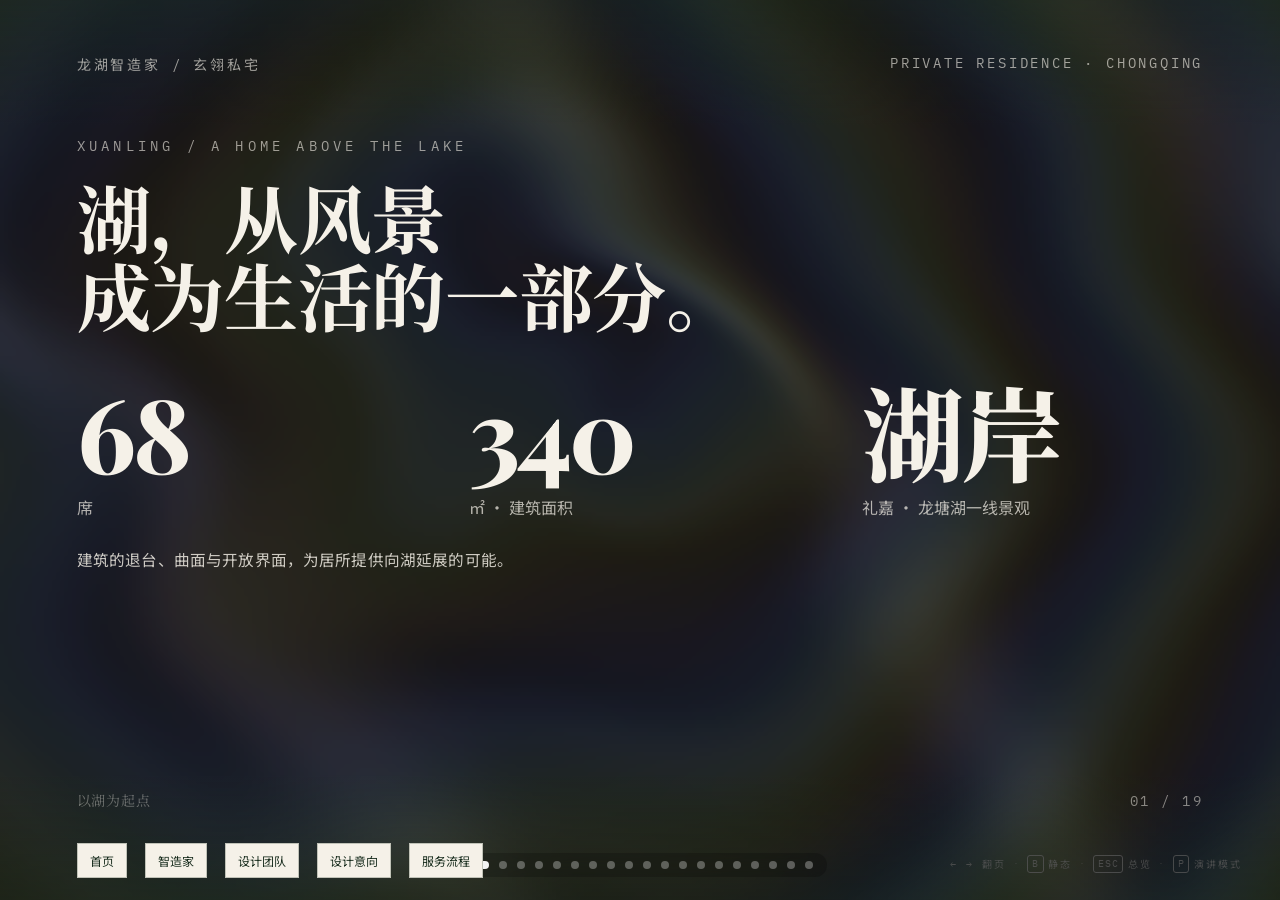
==== index.html @ a6a1fc97 "Update Zheng Yue portfolio with four new residential collections and nonblocking fonts" ====
<!DOCTYPE html>
<html lang="zh-CN" data-family="magazine" data-medium="slide" data-theme="forest-ink">
<head>
<meta charset="UTF-8">
<meta name="viewport" content="width=device-width, initial-scale=1.0">
<title>龙湖智造家 · 玄翎私宅设计提案</title>
<!-- GZ:FONTS:START · 字体由 guizang-design 字体清单生成；需要把字体内置进 HTML 时用 gz-fonts.mjs embed（卡片 skill 的 render.mjs 会自动内置） -->
<link rel="preconnect" href="https://fonts.googleapis.com">
<link rel="preconnect" href="https://fonts.gstatic.com" crossorigin>
<link rel="stylesheet" media="print" onload="this.media='all'" data-gz-fonts="playfair-display noto-serif-sc source-serif-4 noto-sans-sc ibm-plex-mono" href="https://fonts.googleapis.com/css2?family=Playfair+Display:ital,wght@0,400..900;1,400..900&family=Noto+Serif+SC:wght@200..900&family=Source+Serif+4:ital,wght@0,200..900;1,200..900&family=Noto+Sans+SC:wght@100..900&family=IBM+Plex+Mono:wght@400;500;600&display=swap">
<!-- GZ:FONTS:END -->
<style>
  /* GZ:TOKENS:START · guizang-design v0.1.0 生成，不要手改；改设计请改 guizang-design 后运行 scripts/sync-skill.mjs */
:root{
  --font-display:'Playfair Display','Noto Serif SC','Source Han Serif SC','Songti SC',serif;
  --font-serif:'Source Serif 4','Noto Serif SC','Source Han Serif SC','Songti SC','STSong',Georgia,serif;
  --font-serif-zh:'Noto Serif SC','Source Han Serif SC','Songti SC','STSong',serif;
  --font-sans:'Noto Sans SC','PingFang SC','Hiragino Sans GB','Microsoft YaHei',system-ui,sans-serif;
  --font-mono:'IBM Plex Mono','Noto Sans SC',ui-monospace,'SF Mono',Menlo,monospace;
  --sp-1:2px;
  --sp-2:4px;
  --sp-3:8px;
  --sp-4:12px;
  --sp-5:16px;
  --sp-6:24px;
  --sp-7:32px;
  --sp-8:40px;
  --sp-9:48px;
  --sp-10:64px;
  --sp-11:80px;
  --sp-12:96px;
  --sp-13:160px;
  --radius-none:0px;
  --radius-xs:3px;
  --radius-sm:6px;
  --radius-md:14px;
  --radius-pill:999px;
  --ease-standard:cubic-bezier(.2,0,.38,.9);
  --ease-expressive:cubic-bezier(.4,.14,.3,1);
  --ease-entrance:cubic-bezier(0,0,.3,1);
  --ease-entrance-standard:cubic-bezier(0,0,.38,.9);
  --ease-editorial:cubic-bezier(.22,1,.36,1);
  --ease-page:cubic-bezier(.77,0,.175,1);
  --dur-fast-1:70ms;
  --dur-fast-2:110ms;
  --dur-moderate-1:150ms;
  --dur-moderate-2:240ms;
  --dur-slow-1:400ms;
  --dur-slow-2:700ms;
  --dur-page:900ms;
  --stagger-tight:70ms;
  --stagger-base:100ms;
  --stagger-loose:160ms;
  --move-sm:8px;
  --move-md:16px;
  --move-lg:24px;
  --paper:#f1efea;
  --paper-2:#e8e5de;
  --ink:#0a0a0b;
  --muted:#68625a;
  --accent:#111111;
  --accent-soft:#d8d2c6;
  --accent-on:#f1efea;
  --accent-ink:#111111;
  --accent-display:#111111;
  --accent-ink-inverse:#b2b2b2;
  --text-primary:#0a0a0b;
  --text-body:#2c2b2c;
  --text-secondary:#404040;
  --text-helper:#68625a;
  --line-strong:#7e7d7b;
  --line:#b7b5b2;
  --line-subtle:#d1cfcb;
  --ink-rgb:10,10,11;
  --paper-rgb:241,239,234;
  --accent-rgb:17,17,17;
  --accent-on-rgb:241,239,234;
  --accent-on-text:#f1efea;
  --accent-on-text-rgb:241,239,234;
  color-scheme:light;
}
[data-theme="ink-classic"]{
  --paper:#f1efea;
  --paper-2:#e8e5de;
  --ink:#0a0a0b;
  --muted:#68625a;
  --accent:#111111;
  --accent-soft:#d8d2c6;
  --accent-on:#f1efea;
  --accent-ink:#111111;
  --accent-display:#111111;
  --accent-ink-inverse:#b2b2b2;
  --text-primary:#0a0a0b;
  --text-body:#2c2b2c;
  --text-secondary:#404040;
  --text-helper:#68625a;
  --line-strong:#7e7d7b;
  --line:#b7b5b2;
  --line-subtle:#d1cfcb;
  --ink-rgb:10,10,11;
  --paper-rgb:241,239,234;
  --accent-rgb:17,17,17;
  --accent-on-rgb:241,239,234;
  --accent-on-text:#f1efea;
  --accent-on-text-rgb:241,239,234;
  color-scheme:light;
}
[data-theme="indigo-porcelain"]{
  --paper:#f1f3f5;
  --paper-2:#e4e8ec;
  --ink:#0a1f3d;
  --muted:#5f6d78;
  --accent:#315d93;
  --accent-soft:#d7e1ec;
  --accent-on:#f1f3f5;
  --accent-ink:#315d93;
  --accent-display:#315d93;
  --accent-ink-inverse:#89b9f5;
  --text-primary:#0a1f3d;
  --text-body:#2e415c;
  --text-secondary:#43546d;
  --text-helper:#5f6d78;
  --line-strong:#808d9e;
  --line:#b8c0ca;
  --line-subtle:#d2d7dd;
  --ink-rgb:10,31,61;
  --paper-rgb:241,243,245;
  --accent-rgb:49,93,147;
  --accent-on-rgb:241,243,245;
  --accent-on-text:#f1f3f5;
  --accent-on-text-rgb:241,243,245;
  color-scheme:light;
}
[data-theme="forest-ink"]{
  --paper:#f5f1e8;
  --paper-2:#ece7da;
  --ink:#1a2e1f;
  --muted:#5d665d;
  --accent:#2e6b4f;
  --accent-soft:#d4dfd2;
  --accent-on:#f5f1e8;
  --accent-ink:#2e6b4f;
  --accent-display:#2e6b4f;
  --accent-ink-inverse:#88c6a6;
  --text-primary:#1a2e1f;
  --text-body:#3d4d3e;
  --text-secondary:#515f51;
  --text-helper:#5d665d;
  --line-strong:#8b9386;
  --line:#c0c2b7;
  --line-subtle:#d8d7cd;
  --ink-rgb:26,46,31;
  --paper-rgb:245,241,232;
  --accent-rgb:46,107,79;
  --accent-on-rgb:245,241,232;
  --accent-on-text:#f5f1e8;
  --accent-on-text-rgb:245,241,232;
  color-scheme:light;
}
[data-theme="kraft-paper"]{
  --paper:#eedfc7;
  --paper-2:#e0d0b6;
  --ink:#2a1e13;
  --muted:#755f49;
  --accent:#9b5a2e;
  --accent-soft:#d5b58f;
  --accent-on:#eedfc7;
  --accent-ink:#804212;
  --accent-display:#9b5a2e;
  --accent-ink-inverse:#eda679;
  --text-primary:#2a1e13;
  --text-body:#493c2f;
  --text-secondary:#5b4e3f;
  --text-helper:#755f49;
  --line-strong:#8f816f;
  --line:#bfb09b;
  --line-subtle:#d4c5af;
  --ink-rgb:42,30,19;
  --paper-rgb:238,223,199;
  --accent-rgb:155,90,46;
  --accent-on-rgb:238,223,199;
  --accent-on-text:#ffffff;
  --accent-on-text-rgb:255,255,255;
  color-scheme:light;
}
[data-theme="dune"]{
  --paper:#f0e6d2;
  --paper-2:#e3d7bf;
  --ink:#1f1a14;
  --muted:#6f6557;
  --accent:#8f7650;
  --accent-soft:#d4c2a4;
  --accent-on:#f0e6d2;
  --accent-ink:#705833;
  --accent-display:#8f7650;
  --accent-ink-inverse:#cbb088;
  --text-primary:#1f1a14;
  --text-body:#3f3931;
  --text-secondary:#524c42;
  --text-helper:#6f6557;
  --line-strong:#8a8275;
  --line:#bdb4a3;
  --line-subtle:#d4cab8;
  --ink-rgb:31,26,20;
  --paper-rgb:240,230,210;
  --accent-rgb:143,118,80;
  --accent-on-rgb:240,230,210;
  --accent-on-text:#ffffff;
  --accent-on-text-rgb:255,255,255;
  color-scheme:light;
}

:root{
  --fs-display:min(11vw,19.556vh);
  --fw-display:700;
  --lh-display:0.92;
  --ls-display:-.025em;
  --ff-display:var(--font-display);
  --fst-display:normal;
  --tt-display:none;
  --fs-display-zh:min(10vw,17.778vh);
  --fw-display-zh:900;
  --lh-display-zh:0.96;
  --ls-display-zh:-.02em;
  --ff-display-zh:var(--font-serif-zh);
  --fst-display-zh:normal;
  --tt-display-zh:none;
  --fs-title:min(6.2vw,11.022vh);
  --fw-title:700;
  --lh-title:1.08;
  --ls-title:-.025em;
  --ff-title:var(--font-display);
  --fst-title:normal;
  --tt-title:none;
  --fs-title-zh:min(6.2vw,11.022vh);
  --fw-title-zh:700;
  --lh-title-zh:1.08;
  --ls-title-zh:-.01em;
  --ff-title-zh:var(--font-serif-zh);
  --fst-title-zh:normal;
  --tt-title-zh:none;
  --fs-heading:min(2.3vw,4.089vh);
  --fw-heading:600;
  --lh-heading:1.3;
  --ls-heading:0;
  --ff-heading:var(--font-serif-zh);
  --fst-heading:normal;
  --tt-heading:none;
  --fs-subhead:min(3.1vw,5.511vh);
  --fw-subhead:500;
  --lh-subhead:1.25;
  --ls-subhead:0;
  --ff-subhead:var(--font-serif-zh);
  --fst-subhead:normal;
  --tt-subhead:none;
  --fs-lead:max(min(20px,2.778vh),min(1.75vw,3.111vh));
  --fw-lead:400;
  --lh-lead:1.5;
  --ls-lead:0;
  --ff-lead:var(--font-serif-zh);
  --fst-lead:normal;
  --tt-lead:none;
  --fs-body:max(min(18px,2.5vh),min(1.22vw,2.169vh));
  --fw-body:400;
  --lh-body:1.75;
  --ls-body:.01em;
  --ff-body:var(--font-sans);
  --fst-body:normal;
  --tt-body:none;
  --fs-small:max(min(16px,2.222vh),min(1.05vw,1.867vh));
  --fw-small:400;
  --lh-small:1.5;
  --ls-small:0;
  --ff-small:var(--font-sans);
  --fst-small:normal;
  --tt-small:none;
  --fs-caption:max(min(14px,1.944vh),min(.8vw,1.422vh));
  --fw-caption:400;
  --lh-caption:1.4;
  --ls-caption:.2em;
  --ff-caption:var(--font-mono);
  --fst-caption:normal;
  --tt-caption:uppercase;
  --fs-label:max(min(14px,1.944vh),min(.88vw,1.564vh));
  --fw-label:500;
  --lh-label:1.3;
  --ls-label:.16em;
  --ff-label:var(--font-mono);
  --fst-label:normal;
  --tt-label:uppercase;
  --fs-meta:max(min(14px,1.944vh),min(.78vw,1.387vh));
  --fw-meta:400;
  --lh-meta:1.3;
  --ls-meta:.2em;
  --ff-meta:var(--font-mono);
  --fst-meta:normal;
  --tt-meta:uppercase;
  --fs-quote:min(5.8vw,10.311vh);
  --fw-quote:700;
  --lh-quote:1.2;
  --ls-quote:-.01em;
  --ff-quote:var(--font-serif-zh);
  --fst-quote:normal;
  --tt-quote:none;
  --fs-num-xl:min(10vw,17.778vh);
  --fw-num-xl:800;
  --lh-num-xl:0.85;
  --ls-num-xl:-.03em;
  --ff-num-xl:var(--font-display);
  --fst-num-xl:normal;
  --tt-num-xl:none;
  --fs-num-l:min(8vw,14.222vh);
  --fw-num-l:800;
  --lh-num-l:0.88;
  --ls-num-l:-.03em;
  --ff-num-l:var(--font-display);
  --fst-num-l:normal;
  --tt-num-l:none;
  --fs-num-m:min(5.5vw,9.778vh);
  --fw-num-m:700;
  --lh-num-m:0.88;
  --ls-num-m:-.02em;
  --ff-num-m:var(--font-display);
  --fst-num-m:normal;
  --tt-num-m:none;
  --canvas-padding:6vh 6vw 10vh 6vw;
  --canvas-safe-bottom:8vh;
  --sp-1:0.1042vw;
  --sp-2:0.2083vw;
  --sp-3:0.4167vw;
  --sp-4:0.625vw;
  --sp-5:0.8333vw;
  --sp-6:1.25vw;
  --sp-7:1.6667vw;
  --sp-8:2.0833vw;
  --sp-9:2.5vw;
  --sp-10:3.3333vw;
  --sp-11:4.1667vw;
  --sp-12:5vw;
  --sp-13:8.3333vw;
}
.gz-t-display{font-family:var(--ff-display);font-size:var(--fs-display);font-weight:var(--fw-display);line-height:var(--lh-display);letter-spacing:var(--ls-display);font-style:var(--fst-display);text-transform:var(--tt-display)}
.gz-t-display-zh{font-family:var(--ff-display-zh);font-size:var(--fs-display-zh);font-weight:var(--fw-display-zh);line-height:var(--lh-display-zh);letter-spacing:var(--ls-display-zh);font-style:var(--fst-display-zh);text-transform:var(--tt-display-zh)}
.gz-t-title{font-family:var(--ff-title);font-size:var(--fs-title);font-weight:var(--fw-title);line-height:var(--lh-title);letter-spacing:var(--ls-title);font-style:var(--fst-title);text-transform:var(--tt-title)}
.gz-t-title-zh{font-family:var(--ff-title-zh);font-size:var(--fs-title-zh);font-weight:var(--fw-title-zh);line-height:var(--lh-title-zh);letter-spacing:var(--ls-title-zh);font-style:var(--fst-title-zh);text-transform:var(--tt-title-zh)}
.gz-t-heading{font-family:var(--ff-heading);font-size:var(--fs-heading);font-weight:var(--fw-heading);line-height:var(--lh-heading);letter-spacing:var(--ls-heading);font-style:var(--fst-heading);text-transform:var(--tt-heading)}
.gz-t-subhead{font-family:var(--ff-subhead);font-size:var(--fs-subhead);font-weight:var(--fw-subhead);line-height:var(--lh-subhead);letter-spacing:var(--ls-subhead);font-style:var(--fst-subhead);text-transform:var(--tt-subhead)}
.gz-t-lead{font-family:var(--ff-lead);font-size:var(--fs-lead);font-weight:var(--fw-lead);line-height:var(--lh-lead);letter-spacing:var(--ls-lead);font-style:var(--fst-lead);text-transform:var(--tt-lead)}
.gz-t-body{font-family:var(--ff-body);font-size:var(--fs-body);font-weight:var(--fw-body);line-height:var(--lh-body);letter-spacing:var(--ls-body);font-style:var(--fst-body);text-transform:var(--tt-body)}
.gz-t-small{font-family:var(--ff-small);font-size:var(--fs-small);font-weight:var(--fw-small);line-height:var(--lh-small);letter-spacing:var(--ls-small);font-style:var(--fst-small);text-transform:var(--tt-small)}
.gz-t-caption{font-family:var(--ff-caption);font-size:var(--fs-caption);font-weight:var(--fw-caption);line-height:var(--lh-caption);letter-spacing:var(--ls-caption);font-style:var(--fst-caption);text-transform:var(--tt-caption)}
.gz-t-label{font-family:var(--ff-label);font-size:var(--fs-label);font-weight:var(--fw-label);line-height:var(--lh-label);letter-spacing:var(--ls-label);font-style:var(--fst-label);text-transform:var(--tt-label)}
.gz-t-meta{font-family:var(--ff-meta);font-size:var(--fs-meta);font-weight:var(--fw-meta);line-height:var(--lh-meta);letter-spacing:var(--ls-meta);font-style:var(--fst-meta);text-transform:var(--tt-meta)}
.gz-t-quote{font-family:var(--ff-quote);font-size:var(--fs-quote);font-weight:var(--fw-quote);line-height:var(--lh-quote);letter-spacing:var(--ls-quote);font-style:var(--fst-quote);text-transform:var(--tt-quote)}
.gz-t-num-xl{font-family:var(--ff-num-xl);font-size:var(--fs-num-xl);font-weight:var(--fw-num-xl);line-height:var(--lh-num-xl);letter-spacing:var(--ls-num-xl);font-style:var(--fst-num-xl);text-transform:var(--tt-num-xl)}
.gz-t-num-l{font-family:var(--ff-num-l);font-size:var(--fs-num-l);font-weight:var(--fw-num-l);line-height:var(--lh-num-l);letter-spacing:var(--ls-num-l);font-style:var(--fst-num-l);text-transform:var(--tt-num-l)}
.gz-t-num-m{font-family:var(--ff-num-m);font-size:var(--fs-num-m);font-weight:var(--fw-num-m);line-height:var(--lh-num-m);letter-spacing:var(--ls-num-m);font-style:var(--fst-num-m);text-transform:var(--tt-num-m)}

:lang(zh){line-break:strict;text-spacing-trim:normal;text-autospace:normal;overflow-wrap:break-word}
:lang(zh) .gz-prose em:not(:lang(en)){font-style:normal;text-emphasis:filled dot;text-emphasis-position:under right}
.gz-tnum{font-variant-numeric:tabular-nums}

/* 歸藏设计系统 · 共享组件
 *
 * 一份结构，三种介质：根节点 <html data-family="magazine|swiss" data-medium="slide|card|page">。
 * 这里只管布局、颜色和间距；字号、字重、行高一律由 gz-t-<角色> 类提供，
 * 所以同一个组件放进 PPT、卡片、网页会自动换成各自的字号。
 * 颜色只用语义 token（--text-* / --line-* / --accent*），换主题不需要改组件。
 */

/* ---------- 家族差异 ---------- */
/* 单张卡片 / 单页换主题（[data-theme]）或反色（[data-surface]）时，线条变量要在那一层重新计算，否则沿用根节点的颜色 */
[data-family="magazine"], [data-family="magazine"] [data-theme], [data-family="magazine"] [data-surface] { --img-pos: center top; --rule: 1px solid var(--line-strong); --rule-strong: 1px solid var(--line-strong) }
[data-family="swiss"], [data-family="swiss"] [data-theme], [data-family="swiss"] [data-surface] { --img-pos: center center; --rule: 1px solid var(--line); --rule-strong: 2px solid var(--ink) }

/* ---------- 表面：反色块里文字角色跟着换 ---------- */
[data-surface="ink"] {
  background: var(--ink); color: var(--paper);
  --text-primary: var(--paper); --text-body: rgba(var(--paper-rgb), .86); --text-secondary: rgba(var(--paper-rgb), .72);
  --text-helper: rgba(var(--paper-rgb), .62); --line: rgba(var(--paper-rgb), .22); --line-strong: rgba(var(--paper-rgb), .45);
  --accent-ink: var(--accent-ink-inverse); --accent-display: var(--accent-ink-inverse); --rule-strong: 2px solid var(--paper);
}
[data-family="magazine"] [data-surface="ink"], [data-family="magazine"][data-surface="ink"] { --rule-strong: 1px solid rgba(var(--paper-rgb), .45) }
[data-surface="accent"] {
  background: var(--accent); color: var(--accent-on);
  --text-primary: var(--accent-on); --text-body: rgba(var(--accent-on-rgb), .88); --text-secondary: rgba(var(--accent-on-rgb), .78);
  --text-helper: rgba(var(--accent-on-rgb), .7); --line: rgba(var(--accent-on-rgb), .3); --line-strong: rgba(var(--accent-on-rgb), .55);
  --accent-ink: var(--accent-on); --accent-display: var(--accent-on); --rule-strong: 2px solid var(--accent-on);
}
[data-surface="paper-2"] { background: var(--paper-2) }

/* 强调色文字：小字用 accent-ink，大字 / 大数字用 accent-display（浅色强调色在纸上会自动加深；反色块里自动切换） */
.gz-c-accent { color: var(--accent-ink) }
.gz-c-accent-display { color: var(--accent-display) }

/* ---------- 页眉页脚 chrome ---------- */
.gz-chrome { display: flex; justify-content: space-between; align-items: baseline; gap: var(--sp-6); color: var(--text-helper); border-top: var(--rule); padding-top: var(--sp-4) }
.gz-chrome[data-pos="top"] { border-top: 0; border-bottom: var(--rule); padding: 0 0 var(--sp-4) }
.gz-chrome__group { display: flex; gap: var(--sp-5); min-width: 0 }
.gz-chrome__accent { color: var(--accent-ink) }

/* ---------- 封面 cover ---------- */
.gz-cover { display: flex; flex-direction: column; gap: var(--sp-6); color: var(--text-primary) }
.gz-cover__kicker { color: var(--text-helper) }
[data-family="swiss"] .gz-cover__kicker { color: var(--accent-ink) }
.gz-cover__body { width: 100%; container-type: inline-size }
/* 标题按最长一行的字数自动收字号：--chars 由 components/render.mjs 算好写进 style；手写时填最长一行的字数（中文 1、西文约 0.56）。上限仍是 token 定的展示字号 */
.gz-cover__title { margin: 0; font-size: min(var(--fs-display-zh), calc(100cqi / var(--chars, 1) * .94)) }
.gz-cover__rule { width: 96px; height: 0; border-top: 2px solid var(--accent) }
[data-family="swiss"] .gz-cover__rule { border-top-width: 3px }
.gz-cover__sub { margin: 0; color: var(--text-body); max-width: 32em }
.gz-cover__meta { margin-top: auto }
/* 幻灯片、卡片：封面撑满画布，标题压在下半部 */
[data-medium="slide"] .gz-cover, [data-medium="card"] .gz-cover { height: 100% }
[data-medium="slide"] .gz-cover__body, [data-medium="card"] .gz-cover__body { margin-top: auto; display: flex; flex-direction: column; gap: var(--sp-7) }
[data-medium="slide"] .gz-cover__meta, [data-medium="card"] .gz-cover__meta { margin-top: var(--sp-10) }
/* 网页：杂志风居中，瑞士风左对齐 */
[data-medium="page"] .gz-cover { padding: var(--sp-11) 0 var(--sp-9); border-bottom: var(--rule) }
[data-medium="page"] .gz-cover__body { display: flex; flex-direction: column; gap: var(--sp-6) }
[data-medium="page"][data-family="magazine"] .gz-cover { align-items: center; text-align: center }
[data-medium="page"][data-family="magazine"] .gz-cover__body { align-items: center }
[data-medium="page"] .gz-cover__meta { margin-top: var(--sp-6); border-top: 0; padding-top: 0; justify-content: center }
[data-medium="page"][data-family="swiss"] .gz-cover__meta { justify-content: flex-start }

/* ---------- 大数字 stat ---------- */
.gz-stats { display: grid; grid-template-columns: repeat(var(--cols, 3), minmax(0, 1fr)); gap: var(--sp-9) var(--sp-7) }
.gz-stats[data-count="1"] { --cols: 1 } .gz-stats[data-count="2"] { --cols: 2 } .gz-stats[data-count="4"] { --cols: 4 }
[data-medium="card"] .gz-stats { --cols: 2 }
[data-medium="card"] .gz-stats[data-count="1"], [data-medium="card"] .gz-stats[data-count="3"] { --cols: 1 }
.gz-stat { display: flex; flex-direction: column; gap: var(--sp-4); border-top: var(--rule-strong); padding-top: var(--sp-5); min-width: 0 }
.gz-stat__label { color: var(--text-helper) }
.gz-stat__value { display: flex; align-items: baseline; gap: .06em; font-variant-numeric: tabular-nums lining-nums; white-space: nowrap }
.gz-stat__unit { font-size: .4em; font-weight: 500; letter-spacing: 0; color: var(--text-secondary) }
.gz-stat.is-accent .gz-stat__num { color: var(--accent-ink) }
.gz-stat__note { margin: 0; color: var(--text-secondary); max-width: 24em }
[data-medium="card"] .gz-stats[data-count="3"] .gz-stat { display: grid; grid-template-columns: auto 1fr; align-items: end; column-gap: var(--sp-7) }
[data-medium="card"] .gz-stats[data-count="3"] .gz-stat__label { grid-column: 1 / -1 }
[data-medium="card"] .gz-stats[data-count="3"] .gz-stat__note { padding-bottom: .6em }

/* ---------- 引言 quote ---------- */
.gz-quote { margin: 0; display: flex; flex-direction: column; gap: var(--sp-7) }
.gz-quote__text { margin: 0; color: var(--text-primary); text-wrap: balance }
.gz-quote__text p { margin: 0; text-wrap: balance }
[data-family="magazine"] .gz-quote__text::before { content: "\201C"; display: block; font-family: var(--font-display); font-style: normal; color: var(--accent); font-size: 1.8em; line-height: 1; height: .55em }
[data-family="swiss"] .gz-quote { border-top: var(--rule-strong); padding-top: var(--sp-7) }
.gz-quote__source { color: var(--text-helper) }
[data-medium="page"][data-family="magazine"] .gz-quote { align-items: center; text-align: center; padding: var(--sp-9) 0 }

/* ---------- 流程 process：幻灯片 / 网页横排，卡片竖排 ---------- */
.gz-process { list-style: none; margin: 0; padding: 0; display: grid; grid-template-columns: repeat(var(--n, 4), minmax(0, 1fr)); gap: var(--sp-7) }
.gz-process__step { display: flex; flex-direction: column; gap: var(--sp-4); border-top: var(--rule-strong); padding-top: var(--sp-5); min-width: 0 }
.gz-process__nb { color: var(--accent-ink) }
.gz-process__title { margin: 0 }
.gz-process__desc { margin: 0; color: var(--text-secondary) }
[data-medium="card"] .gz-process { grid-template-columns: 1fr; gap: 0; border-bottom: var(--rule) }
[data-medium="card"] .gz-process__step { display: grid; grid-template-columns: 112px minmax(0, 1fr); column-gap: var(--sp-6); row-gap: var(--sp-3); padding: var(--sp-7) 0 }
[data-medium="card"] .gz-process__step + .gz-process__step { border-top: var(--rule) }
[data-medium="card"] .gz-process__nb { grid-row: span 2 }
[data-medium="page"] .gz-process { --n: 2; row-gap: var(--sp-8) }

/* ---------- 对比 compare：左右分栏，卡片上下叠 ---------- */
.gz-compare { display: grid; grid-template-columns: minmax(0, 1fr) 1px minmax(0, 1fr); gap: 0 var(--sp-9) }
.gz-compare__rule { background: var(--line-strong) }
.gz-compare__side { display: flex; flex-direction: column; gap: var(--sp-5); min-width: 0 }
.gz-compare__tag { color: var(--text-helper) }
.gz-compare__side[data-side="after"] .gz-compare__tag { color: var(--accent-ink) }
.gz-compare__title { margin: 0 }
.gz-compare__side[data-side="before"] .gz-compare__title { color: var(--text-secondary) }
.gz-compare__desc { margin: 0; color: var(--text-secondary) }
.gz-compare__list { margin: 0; padding: 0; list-style: none; display: flex; flex-direction: column; gap: var(--sp-3); color: var(--text-body) }
.gz-compare__list li { padding-left: 1.2em; position: relative }
.gz-compare__list li::before { content: ""; position: absolute; left: 0; top: .72em; width: .5em; border-top: 1px solid currentColor }
[data-family="swiss"] .gz-compare__side[data-side="after"][data-surface] { padding: var(--sp-8) }
[data-medium="card"] .gz-compare { grid-template-columns: 1fr; gap: var(--sp-8) 0 }
[data-medium="card"] .gz-compare__rule { height: 1px }

/* ---------- 图框 figure：照片 cover 裁切，截图 contain 放在底台上 ---------- */
.gz-figure { margin: 0; display: flex; flex-direction: column; gap: var(--sp-4); min-width: 0 }
.gz-figure__well { position: relative; aspect-ratio: var(--ratio, 16 / 10); overflow: hidden; background: var(--paper-2) }
.gz-figure__well > img { display: block; width: 100%; height: 100%; object-fit: cover; object-position: var(--img-pos) }
.gz-figure[data-ratio="16x9"] { --ratio: 16 / 9 } .gz-figure[data-ratio="16x10"] { --ratio: 16 / 10 } .gz-figure[data-ratio="4x3"] { --ratio: 4 / 3 }
.gz-figure[data-ratio="3x2"] { --ratio: 3 / 2 } .gz-figure[data-ratio="1x1"] { --ratio: 1 } .gz-figure[data-ratio="3x4"] { --ratio: 3 / 4 } .gz-figure[data-ratio="21x9"] { --ratio: 21 / 9 }
.gz-figure[data-kind="screenshot"] .gz-figure__well { display: flex; align-items: center; justify-content: center; padding: var(--inset, var(--sp-8)) }
.gz-figure[data-kind="screenshot"] .gz-figure__well > img { width: auto; height: auto; max-width: 100%; max-height: 100%; object-fit: contain; border-radius: var(--radius-sm); box-shadow: 0 0 0 1px var(--line) }
[data-family="magazine"] .gz-figure[data-kind="screenshot"] .gz-figure__well > img { box-shadow: 0 0 0 1px var(--line), 0 18px 40px -24px rgba(var(--ink-rgb), .45) }
[data-family="swiss"] .gz-figure[data-kind="screenshot"] .gz-figure__well { background: var(--grey-1); border-top: 3px solid var(--accent) }
[data-family="swiss"] .gz-figure[data-kind="screenshot"] .gz-figure__well > img { border-radius: 0 }
.gz-figure__cap { color: var(--text-helper); display: flex; gap: var(--sp-4) }
.gz-figure__idx { color: var(--accent-ink); flex: none }

/* ---------- 图片网格 gallery ---------- */
.gz-gallery { display: grid; grid-template-columns: repeat(var(--cols, 3), minmax(0, 1fr)); gap: var(--sp-7) var(--sp-6) }
[data-medium="card"] .gz-gallery { --cols: 2 }
[data-medium="card"] .gz-gallery[data-count="3"] > :first-child { grid-column: 1 / -1; --ratio: 16 / 9 }

/* ---------- 条目清单 ledger ---------- */
.gz-ledger { list-style: none; margin: 0; padding: 0; border-top: var(--rule-strong) }
.gz-ledger__row { display: grid; grid-template-columns: var(--nb-w, 3.2em) minmax(0, 1fr) auto; column-gap: var(--sp-6); align-items: baseline; padding: var(--sp-6) 0; border-bottom: var(--rule) }
.gz-ledger__nb { color: var(--accent-ink) }
.gz-ledger__title { margin: 0 }
.gz-ledger__note { margin: var(--sp-2) 0 0; color: var(--text-secondary) }
.gz-ledger__value { color: var(--text-helper); text-align: right; white-space: nowrap }
[data-medium="card"] .gz-ledger__row { --nb-w: 72px; padding: var(--sp-7) 0 }

/* 歸藏设计系统 · 纹理与特效图层（纯 CSS，颜色全部来自 token）
 * 来源：PPT 瑞士风 .dots / .dot-mat / .ring-mat / .cross-mat / .hatch，卡片杂志风 .grain / .paper-wash。
 */

/* 特效画布：铺满父容器、在内容下面、不挡点击。父容器需要 position: relative */
.gz-effect { position: absolute; inset: 0; width: 100%; height: 100%; display: block; pointer-events: none; z-index: 0 }
.gz-layer-content { position: relative; z-index: 1 }

/* 点阵：前景色画点，跟随所在表面的文字色 */
.gz-dots      { background-image: radial-gradient(currentColor 1px, transparent 1.2px); background-size: 12px 12px; opacity: .18 }
.gz-dots-fine { background-image: radial-gradient(currentColor .8px, transparent 1px); background-size: 8px 8px; opacity: .14 }
.gz-dots-bold { background-image: radial-gradient(currentColor 1.4px, transparent 1.6px); background-size: 18px 18px; opacity: .22 }

.gz-dot-mat         { --mat: 14px; background-image: radial-gradient(currentColor 1.4px, transparent 1.6px); background-size: var(--mat) var(--mat); opacity: .5 }
.gz-dot-mat.is-lg   { --mat: 22px } .gz-dot-mat.is-xl { --mat: 34px }
.gz-dot-mat.is-dense{ --mat: 9px; opacity: .62 }
.gz-ring-mat        { --mat: 18px; background-image: radial-gradient(circle, transparent 2px, currentColor 2px, currentColor 2.7px, transparent 2.9px); background-size: var(--mat) var(--mat); opacity: .55 }
.gz-ring-mat.is-lg  { --mat: 28px }
.gz-cross-mat       { --mat: 22px; background: currentColor; opacity: .42;
  -webkit-mask: url("data:image/svg+xml,%3Csvg xmlns='http://www.w3.org/2000/svg' width='22' height='22'%3E%3Cpath d='M8 8l6 6M14 8l-6 6' stroke='%23000' stroke-width='1.4'/%3E%3C/svg%3E") 0 0 / var(--mat) var(--mat);
          mask: url("data:image/svg+xml,%3Csvg xmlns='http://www.w3.org/2000/svg' width='22' height='22'%3E%3Cpath d='M8 8l6 6M14 8l-6 6' stroke='%23000' stroke-width='1.4'/%3E%3C/svg%3E") 0 0 / var(--mat) var(--mat) }
.gz-cross-mat.is-lg { --mat: 32px }
.gz-hatch           { background-image: repeating-linear-gradient(135deg, currentColor 0 1px, transparent 1px 8px); opacity: .55 }

/* 纸张颗粒与墨色晕染：杂志风卡片的「氛围层」，叠在特效画布上、内容下 */
.gz-grain      { position: absolute; inset: 0; pointer-events: none; z-index: 0; mix-blend-mode: multiply; opacity: .35;
                 background-image: radial-gradient(rgba(0,0,0,.045) 1px, transparent 1px); background-size: 3px 3px }
[data-scheme="dark"] .gz-grain, .gz-grain.is-dark { mix-blend-mode: screen; opacity: .26; background-image: radial-gradient(rgba(255,244,214,.10) 1px, transparent 1px) }
.gz-paper-wash { position: absolute; inset: 0; pointer-events: none; z-index: 0;
                 background: linear-gradient(180deg, rgba(var(--ink-rgb), .02), rgba(var(--ink-rgb), .05) 60%, rgba(var(--ink-rgb), .08)) }
.gz-ink-vignette { position: absolute; inset: 0; pointer-events: none; z-index: 0;
                 background: radial-gradient(circle at 18% 12%, rgba(var(--ink-rgb), .10), transparent 34%), radial-gradient(circle at 82% 80%, rgba(var(--accent-rgb), .10), transparent 38%) }

/* PPT 杂志风：WebGL 背景上的纸 / 墨蒙版，保证文字可读（原 .slide.light/.dark::before） */
.gz-veil       { position: absolute; inset: 0; pointer-events: none; z-index: 0; backdrop-filter: blur(3px); background: rgba(var(--paper-rgb), .78) }
.gz-veil.is-ink{ background: rgba(var(--ink-rgb), .78) }
.gz-veil.is-hero { backdrop-filter: none; background: rgba(var(--paper-rgb), .16) }
.gz-veil.is-hero.is-ink { background: rgba(var(--ink-rgb), .12) }

@media (prefers-reduced-motion: reduce) { .gz-effect { animation: none } }

/* 旧变量名别名（迁移期保留） */
:root{--mono:var(--font-mono);--serif-en:var(--font-display);--serif-body-en:var(--font-serif);--serif-zh:var(--font-serif-zh);--sans-zh:var(--font-sans);--paper-tint:var(--paper-2);--ink-tint:var(--text-body);--nav-safe-bottom:var(--canvas-safe-bottom)}
/* 模板自己的反色块 → 设计系统反色表面 */
.slide.dark{--text-primary: var(--paper);--text-body: rgba(var(--paper-rgb), .86);--text-secondary: rgba(var(--paper-rgb), .72);--text-helper: rgba(var(--paper-rgb), .62);--line: rgba(var(--paper-rgb), .22);--line-strong: rgba(var(--paper-rgb), .45);--accent-ink: var(--accent-ink-inverse);--accent-display: var(--accent-ink-inverse);--rule-strong: 2px solid var(--paper)}
/* GZ:TOKENS:END */
  *{box-sizing:border-box;margin:0;padding:0}
  html,body{width:100%;height:100%;overflow:hidden;background:var(--ink);color:var(--paper);font-family:var(--sans-zh);-webkit-font-smoothing:antialiased;text-rendering:optimizeLegibility}

  /* ============ 底部分页安全区（与瑞士风同名同值）============ */
  .nav-safe-bottom{padding-bottom:var(--nav-safe-bottom)}
  .nav-safe-bottom-tight{padding-bottom:calc(var(--nav-safe-bottom) * .65)}

  /* ============ WebGL 双背景 ============ */
  canvas.bg{position:fixed;inset:0;width:100vw;height:100vh;z-index:0;display:block;transition:opacity 1.2s ease}
  canvas#bg-light{opacity:0}
  canvas#bg-dark{opacity:1}
  body.light-bg canvas#bg-light{opacity:1}
  body.light-bg canvas#bg-dark{opacity:0}
  /* 低功耗：背景停在一帧静态画面（gz-effects 只画一次），不隐藏，否则透明页会露出底色 */

  /* ============ Deck 容器 + 翻页 ============ */
  /* width: NSLIDES * 100vw，会在 JS 里动态矫正 */
  #deck{position:fixed;inset:0;width:10000vw;height:100vh;display:flex;flex-wrap:nowrap;transition:transform .9s cubic-bezier(.77,0,.175,1);z-index:10;will-change:transform}
  .slide{width:100vw;height:100vh;flex:0 0 100vw;position:relative;padding:6vh 6vw 10vh 6vw;display:flex;flex-direction:column;overflow:hidden}
  .slide.light{color:var(--ink);background:var(--paper)}
  .slide.dark{color:var(--paper);background:var(--ink)}
  /* 播放中的页面透明，让 WebGL 背景透过 ::before 遮罩显示（普通页 .78 + 模糊，hero 页 .12/.16）；
     总览、演讲者缩略图里的克隆页不在 #deck 下，保持不透明底色 */
  #deck > .slide.light,#deck > .slide.dark{background:transparent}

  /* 默认页：遮罩较厚，保证文字可读 */
  .slide::before{content:"";position:absolute;inset:0;z-index:-1;pointer-events:none;transition:background .7s ease}
  .slide.light::before{background:rgba(var(--paper-rgb),.78);backdrop-filter:blur(3px)}
  .slide.dark::before{background:rgba(var(--ink-rgb),.78);backdrop-filter:blur(3px)}
  /* Hero 页：遮罩大幅降低，让 WebGL 背景明显透出 */
  .slide.hero.light::before{background:rgba(var(--paper-rgb),.16);backdrop-filter:none}
  .slide.hero.dark::before{background:rgba(var(--ink-rgb),.12);backdrop-filter:none}
  /* Hero 页顶底微弱渐隐，保证 chrome/foot 区域可读 */
  .slide.hero::after{content:"";position:absolute;inset:0;z-index:-1;pointer-events:none}
  .slide.hero.light::after{background:linear-gradient(180deg,rgba(var(--paper-rgb),.28) 0%,rgba(var(--paper-rgb),0) 14%,rgba(var(--paper-rgb),0) 86%,rgba(var(--paper-rgb),.28) 100%)}
  .slide.hero.dark::after{background:linear-gradient(180deg,rgba(var(--ink-rgb),.32) 0%,rgba(var(--ink-rgb),0) 14%,rgba(var(--ink-rgb),0) 86%,rgba(var(--ink-rgb),.32) 100%)}

  /* ============ Magazine chrome：顶部 meta + 底部 foot ============
     （v1 布局 + v2 字号在此合并为唯一定义，不要在别处二次定义） */
  .chrome{display:flex;justify-content:space-between;align-items:flex-start;font-family:var(--mono);font-size:max(min(14px,1.944vh),.78vw);letter-spacing:.2em;text-transform:uppercase;opacity:.62}
  .chrome .left,.chrome .right{display:flex;gap:2.4em;align-items:center}
  .chrome .sep{width:40px;height:1px;background:currentColor;opacity:.4}
  .foot{margin-top:auto;display:flex;justify-content:space-between;align-items:flex-end;font-family:var(--mono);font-size:max(min(14px,1.944vh),.78vw);letter-spacing:.18em;text-transform:uppercase;opacity:.5}
  .foot .title{font-family:var(--serif-zh);font-weight:400;letter-spacing:.05em;text-transform:none;opacity:.75;font-size:min(14px,1.944vh)}

  .tag{display:inline-block;font-family:var(--mono);font-size:min(14px,1.944vh);letter-spacing:.24em;text-transform:uppercase;padding:6px 14px;border:1px solid currentColor;opacity:.85}
  .rule{width:100%;height:1px;background:currentColor;opacity:.25;margin:3vh 0}
  .rule.v{width:1px;height:100%;margin:0}

  /* ============ 字体规则 ============
     · 衬线（Noto Serif SC / Playfair）：大标题、重点金句、数字
     · 非衬线（Noto Sans SC）：正文描述、body、补充说明
     · 等宽（IBM Plex Mono）：kicker、meta 小标签、foot 右侧
  */
  .kicker{font-family:var(--mono);font-size:min(14px,1.944vh);letter-spacing:.3em;text-transform:uppercase;opacity:.6;margin-bottom:2.6vh}
  .display{font-family:var(--serif-en);font-weight:700;font-size:min(11vw,19.56vh);line-height:.92;letter-spacing:-.025em}
  .display-zh{font-family:var(--serif-zh);font-weight:700;font-size:min(7.8vw,13.87vh);line-height:1.04;letter-spacing:-.005em}
  .h1-zh{font-family:var(--serif-zh);font-weight:700;font-size:min(4.6vw,8.178vh);line-height:1.12;letter-spacing:-.005em}
  .h2-zh{font-family:var(--serif-zh);font-weight:600;font-size:min(3.2vw,5.689vh);line-height:1.2;letter-spacing:0}
  .h3-zh{font-family:var(--serif-zh);font-weight:500;font-size:min(1.9vw,3.378vh);line-height:1.35}
  .body-zh{font-family:var(--sans-zh);font-weight:400;font-size:max(min(15px,2.083vh),min(1.22vw,2.169vh));line-height:1.75;opacity:.82;letter-spacing:.01em}
  .body-serif{font-family:var(--serif-zh);font-weight:400;font-size:max(min(15px,2.083vh),min(1.3vw,2.311vh));line-height:1.65;opacity:.88}
  .lead{font-family:var(--serif-zh);font-weight:400;font-size:min(1.75vw,3.111vh);line-height:1.5;opacity:.86}
  .meta{font-family:var(--mono);font-size:max(min(14px,1.944vh),.88vw);letter-spacing:.16em;text-transform:uppercase;opacity:.6}
  .big-num{font-family:var(--serif-en);font-weight:800;font-size:min(10vw,17.78vh);line-height:.85;letter-spacing:-.03em;font-feature-settings:"tnum"}
  .mid-num{font-family:var(--serif-en);font-weight:700;font-size:min(5.5vw,9.778vh);line-height:.88;letter-spacing:-.02em;font-feature-settings:"tnum"}
  .ghost{font-family:var(--serif-en);font-weight:900;font-size:min(34vw,60.44vh);line-height:.8;opacity:.06;letter-spacing:-.04em;position:absolute;font-feature-settings:"tnum"}
  em{font-style:italic;font-family:var(--serif-en)}
  .en{font-family:var(--serif-en);font-style:italic;font-weight:500}

  /* ============ 布局工具 ============ */
  .col{display:flex;flex-direction:column;gap:2.4vh}
  .row{display:flex;align-items:center;gap:min(3vw,5.333vh) 3vw}
  .grid-6{display:grid;grid-template-columns:repeat(3,1fr);grid-template-rows:repeat(2,1fr);gap:min(4vw,7.111vh) 6vw;flex:1;align-content:center;padding:2vh 0}
  .grid-9{display:grid;grid-template-columns:repeat(3,1fr);grid-template-rows:repeat(3,1fr);gap:3vh 4vw;flex:1;align-content:center}
  .grid-4{display:grid;grid-template-columns:repeat(2,1fr);grid-template-rows:repeat(2,1fr);gap:4vh 6vw;flex:1;align-content:center}
  .grid-3{display:grid;grid-template-columns:repeat(3,1fr);gap:min(4vw,7.111vh) 4vw;flex:1;align-content:center}
  .split{display:grid;grid-template-columns:1fr 1fr;gap:min(4vw,7.111vh) 4vw;flex:1;align-items:center}
  .split-55{display:grid;grid-template-columns:55fr 45fr;gap:min(5vw,8.889vh) 5vw;flex:1;align-items:stretch}
  .fill{flex:1}
  .center{align-items:center;justify-content:center;text-align:center}
  .bottom-left{position:absolute;left:6vw;bottom:9vh;max-width:50vw}
  .bottom-right{position:absolute;right:6vw;bottom:9vh;max-width:50vw;text-align:right}
  .top-right{position:absolute;right:6vw;top:6vh;text-align:right}

  /* ============ Stat（数字矩阵） ============ */
  .stat{display:flex;flex-direction:column;gap:1vh;align-items:flex-start}
  .stat .n{font-family:var(--serif-en);font-weight:800;font-size:min(8vw,14.22vh);line-height:.88;letter-spacing:-.03em;font-feature-settings:"tnum"}
  .stat .l{font-family:var(--sans-zh);font-size:max(min(16px,2.222vh),min(1.05vw,1.867vh));opacity:.7;margin-top:1vh;font-weight:400;line-height:1.5}
  .stat .m{font-family:var(--mono);font-size:min(14px,1.944vh);letter-spacing:.22em;text-transform:uppercase;opacity:.5;margin-bottom:.2vh}

  /* ============ Callout（引用框） ============ */
  .callout{padding:3vh 2.4vw;border-left:3px solid currentColor;position:relative;font-family:var(--serif-zh);font-size:max(min(15px,2.083vh),min(1.2vw,2.133vh));line-height:1.55;opacity:.92}
  .slide.light .callout{background:rgba(var(--ink-rgb),.05)}
  .slide.dark .callout{background:rgba(var(--paper-rgb),.06)}
  .callout .cite{display:block;margin-top:1.6vh;font-family:var(--mono);font-size:min(14px,1.944vh);letter-spacing:.2em;text-transform:uppercase;opacity:.6}
  .callout .q-big{font-family:var(--serif-zh);font-weight:600;font-size:max(min(17px,2.361vh),min(1.6vw,2.844vh));line-height:1.42}

  /* ============ Platform（平台卡） ============ */
  .plat{display:flex;flex-direction:column;justify-content:flex-end;padding:2vh 0;border-top:1px solid currentColor;border-color:rgba(127,127,127,.35)}
  .plat .name{font-family:var(--serif-zh);font-weight:700;font-size:min(1.8vw,3.2vh);margin-bottom:.6vh}
  .plat .nb{font-family:var(--serif-en);font-weight:700;font-size:min(3.2vw,5.689vh);letter-spacing:-.02em;line-height:1;font-feature-settings:"tnum"}
  .plat .sub{font-family:var(--mono);font-size:min(14px,1.944vh);letter-spacing:.18em;text-transform:uppercase;opacity:.55;margin-top:.6vh}
  .plat .fill{font-family:var(--sans-zh);font-weight:300;font-size:min(2.4vw,4.267vh);opacity:.28;letter-spacing:-.01em;line-height:1}

  /* ============ Rowline（表格行） ============ */
  .rowline{display:grid;grid-template-columns:1fr 2fr 1fr;gap:min(2vw,3.556vh) 2vw;padding:2.2vh 0;border-top:1px solid currentColor;align-items:center;border-color:rgba(127,127,127,.25)}
  .rowline:last-child{border-bottom:1px solid currentColor;border-color:rgba(127,127,127,.25)}
  .rowline .k{font-family:var(--serif-zh);font-weight:700;font-size:min(1.7vw,3.022vh)}
  .rowline .v{font-family:var(--sans-zh);font-weight:400;font-size:max(min(14px,1.944vh),min(1.2vw,2.133vh));opacity:.85;line-height:1.55}
  .rowline .m{font-family:var(--mono);font-size:min(14px,1.944vh);letter-spacing:.2em;text-transform:uppercase;opacity:.6;justify-self:end}

  /* ============ Pillar（支柱卡片） ============ */
  .pillar{display:flex;flex-direction:column;gap:1.8vh}
  .pillar .ic{font-family:var(--serif-en);font-style:italic;font-size:min(2.6vw,4.622vh);opacity:.45;font-weight:400}
  .pillar .ic svg{width:2.8vw;height:2.8vw;stroke-width:1.2;opacity:.7}
  .pillar .t{font-family:var(--serif-zh);font-weight:700;font-size:min(2.4vw,4.267vh);line-height:1.1}
  .pillar .d{font-family:var(--sans-zh);font-weight:400;font-size:max(min(14px,1.944vh),min(1.1vw,1.956vh));opacity:.76;line-height:1.6}

  /* ============ Signature / Highlight ============ */
  .sign{font-family:var(--serif-en);font-style:italic;font-weight:500;font-size:min(2vw,3.556vh);opacity:.7}
  .hi{position:relative;display:inline}
  .slide.dark .hi::after{content:"";position:absolute;left:-.1em;right:-.1em;bottom:-.05em;height:.28em;background:rgba(var(--paper-rgb),.15);z-index:-1}
  .slide.light .hi::after{content:"";position:absolute;left:-.1em;right:-.1em;bottom:-.05em;height:.28em;background:rgba(var(--ink-rgb),.08);z-index:-1}

  /* ============ Icons（Lucide via CDN） ============ */
  .ico{width:1em;height:1em;display:inline-block;vertical-align:-.12em;stroke:currentColor;fill:none;stroke-width:1.4;stroke-linecap:round;stroke-linejoin:round;flex-shrink:0}
  .ico-lg,.ico-md,.ico-sm{fill:none;stroke:currentColor;stroke-linecap:round;stroke-linejoin:round}
  .ico-lg{width:2.6vw;height:2.6vw;stroke-width:1.2;display:inline-block}
  .ico-md{width:1.8vw;height:1.8vw;stroke-width:1.3;display:inline-block;vertical-align:-.4em}
  .ico-sm{width:1.1vw;height:1.1vw;stroke-width:1.4;display:inline-block;vertical-align:-.15em;opacity:.7}

  /* ============ 图片占位（虚线框，提示设计师位置） ============ */
  .img-slot{border:1.5px dashed rgba(127,127,127,.4);display:flex;align-items:center;justify-content:center;flex-direction:column;gap:1vh;padding:2vh 2vw;font-family:var(--mono);font-size:min(14px,1.944vh);letter-spacing:.28em;text-transform:uppercase;opacity:.55;position:relative;aspect-ratio:16/9;width:100%;max-height:56vh;margin-inline:auto;box-sizing:border-box}
  .img-slot::before{content:"";position:absolute;inset:8px;border:1px solid currentColor;opacity:.2}
  .img-slot .plus{font-size:min(2vw,3.556vh);font-weight:300;opacity:.5;letter-spacing:0}
  .img-slot .label{position:relative;z-index:2;text-align:center}
  .img-slot.r-4x3{aspect-ratio:4/3}
  .img-slot.r-3x2{aspect-ratio:3/2}
  .img-slot.r-1x1{aspect-ratio:1/1}

  /* ============ 图片实填框（关键：固定高度 + 只裁底部） ============
     重要约束：高度用内联 height:Nvh 精确控制，不要用 aspect-ratio（会撑破布局）
     object-position:top center 保证严禁裁剪顶部和左右，只裁剪底部
  */
  .frame-img{overflow:hidden;position:relative;background:rgba(0,0,0,.04);box-sizing:border-box;width:100%;border-radius:4px}
  .slide.dark .frame-img{background:rgba(255,255,255,.04);border-color:rgba(255,255,255,.12)}
  .frame-img > img{width:100%;height:100%;object-fit:cover;object-position:top center;display:block}
  .frame-img.fit-contain > img{object-fit:contain;object-position:center center}
  .frame-img.r-16x9{aspect-ratio:16/9;max-height:64vh}
  .frame-img.r-16x10{aspect-ratio:16/10;max-height:56vh}
  .frame-img.r-4x3{aspect-ratio:4/3;max-height:56vh}
  .frame-img.r-3x2{aspect-ratio:3/2;max-height:46vh}
  .frame-img.r-3x4{aspect-ratio:3/4;max-height:60vh}
  .frame-img.r-1x1{aspect-ratio:1/1;max-height:50vh}
  .frame-img.h-16{height:16vh}
  .frame-img.h-18{height:18vh}
  .frame-img.h-22{height:22vh}
  .frame-img.h-26{height:26vh}
  .frame-img.h-28{height:28vh}
  .frame-cap{display:flex;justify-content:space-between;align-items:baseline;gap:min(1vw,1.778vh) 1vw;margin-top:.8vh;font-family:var(--mono);font-size:min(14px,1.944vh);letter-spacing:.22em;text-transform:uppercase;opacity:.72}
  .frame-cap .pf{font-family:var(--serif-zh);font-weight:600;font-size:max(min(14px,1.944vh),min(1vw,1.778vh));letter-spacing:.04em;text-transform:none;opacity:.94}
  .frame-cap .nb{font-family:var(--serif-en);font-style:italic;font-size:max(min(15px,2.083vh),min(1.2vw,2.133vh));letter-spacing:.02em;text-transform:none;opacity:.88}
  .frame-cap .idx{font-family:var(--mono);opacity:.5}
  figure.tile{display:flex;flex-direction:column;margin:0;min-width:0}
  figure.tile > .frame-img{flex:0 0 auto}

  /* ============ 导航 ============ */
  #nav{position:fixed;left:50%;bottom:2.6vh;transform:translateX(-50%);z-index:30;display:flex;gap:10px;padding:8px 14px;border-radius:999px;background:rgba(0,0,0,.18);backdrop-filter:blur(10px);-webkit-backdrop-filter:blur(10px)}
  #nav .dot{width:8px;height:8px;border-radius:50%;background:rgba(255,255,255,.3);cursor:pointer;transition:all .3s ease;border:0;padding:0}
  #nav .dot:hover{background:rgba(255,255,255,.5);transform:scale(1.15)}
  #nav .dot.active{background:rgba(255,255,255,.95);width:22px;border-radius:999px}
  body.light-bg #nav{background:rgba(255,255,255,.25)}
  body.light-bg #nav .dot{background:rgba(var(--ink-rgb),.25)}
  body.light-bg #nav .dot.active{background:rgba(var(--ink-rgb),.9)}
  #hint{position:fixed;bottom:3vh;right:3vw;z-index:30;display:flex;align-items:center;gap:.65em;font-family:var(--mono);font-size:10px;letter-spacing:.2em;text-transform:uppercase;opacity:.4;mix-blend-mode:difference;color:#aaa}
  #hint button{all:unset;display:inline-flex;align-items:center;gap:.45em;cursor:pointer;color:inherit;white-space:nowrap}
  #hint button:hover,#hint button:focus-visible{opacity:1;text-decoration:underline;text-underline-offset:.35em}
  #hint .ppt-key{padding:.16em .38em;border:1px solid currentColor;border-radius:3px;letter-spacing:.08em}
  #hint .ppt-sep{opacity:.55}
  body.low-power #hint{opacity:.72;color:var(--paper);mix-blend-mode:normal}
  body.light-bg.low-power #hint{color:var(--ink)}

  /* ============ 演讲者模式 ============ */
  body.ppt-audience #hint,body.ppt-audience #nav,
  body.ppt-preview #hint,body.ppt-preview #nav{display:none!important}
  body.ppt-audience{cursor:none}
  body.ppt-preview{pointer-events:none}body.ppt-preview #deck{transition:none!important}
  body.ppt-presenter>#deck,body.ppt-presenter>#nav,body.ppt-presenter>#hint,
  body.ppt-presenter>.bg{visibility:hidden}
  #ppt-presenter{position:fixed;inset:0;z-index:90;display:none;min-width:0;min-height:0;overflow:hidden;background:#101216;color:#f5f6f7;font-family:Inter,"Noto Sans SC",sans-serif}
  body.ppt-presenter #ppt-presenter{display:grid;grid-template-rows:auto 1fr auto}
  .ppt-presenter-top{display:flex;align-items:center;justify-content:space-between;gap:24px;padding:18px 24px;border-bottom:1px solid #2b2e35;background:#15181d}
  .ppt-presenter-brand{font-weight:650;letter-spacing:.02em}.ppt-presenter-meta{display:flex;align-items:center;gap:12px;color:#aeb4be;font-size:14px}
  .ppt-sync{display:inline-flex;align-items:center;gap:8px;padding:7px 11px;border:1px solid #363a43;border-radius:999px;color:#d2d6dc;background:#1b1e24}
  .ppt-sync::before{content:"";width:8px;height:8px;border-radius:50%;background:#818894}
  .ppt-sync[data-state="synced"]::before{background:#72df99;box-shadow:0 0 0 4px rgba(114,223,153,.12)}
  .ppt-sync[data-state="connecting"]::before,.ppt-sync[data-state="frozen"]::before{background:#f0c766}.ppt-sync[data-state="unsynced"]::before,.ppt-sync[data-state="blocked"]::before{background:#ff9e64}.ppt-sync[data-state="disconnected"]::before{background:#ff6b72}
  .ppt-ui-btn{appearance:none;border:1px solid #3a3e48;background:#20242a;color:#f6f7f8;border-radius:8px;padding:9px 13px;font:600 14px/1 Inter,"Noto Sans SC",sans-serif;cursor:pointer}
  .ppt-ui-btn:hover{background:#2a2f37;border-color:#525864}.ppt-ui-btn:focus-visible{outline:2px solid #84a8ff;outline-offset:2px}.ppt-ui-btn:disabled{opacity:.28;cursor:not-allowed}
  .ppt-presenter-main{display:grid;grid-template-columns:minmax(0,1.75fr) minmax(300px,.75fr);gap:18px;min-height:0;padding:18px 24px}
  .ppt-preview-stack{position:relative;display:grid;grid-template-rows:minmax(0,1fr) clamp(132px,22vh,210px);gap:16px;min-width:0;min-height:0}
  .ppt-stage-card,.ppt-notes-card,.ppt-presenter-overview{background:#171a20;border:1px solid #2b2f37;border-radius:12px;overflow:hidden}
  .ppt-stage-card{display:grid;grid-template-rows:auto minmax(0,1fr);min-width:0;min-height:0}
  .ppt-stage-label{display:flex;justify-content:space-between;align-items:center;gap:12px;padding:11px 14px;color:#aeb4be;font-size:13px;border-bottom:1px solid #292d34}
  .ppt-annotation-tools{display:flex;align-items:center;gap:5px;margin-left:auto}.ppt-annotation-tools .ppt-ui-btn{padding:6px 9px;font-size:12px}.ppt-annotation-tools .ppt-ui-btn.is-active{color:#111318;background:#ff5b63;border-color:#ff5b63}.ppt-annotation-tools .ppt-grid-btn.is-active{color:#111318;background:#edf1f5;border-color:#edf1f5}.ppt-annotation-tools .ppt-clear-btn{min-width:0}.ppt-grid-btn{display:inline-flex;align-items:center;gap:6px}.ppt-grid-icon{display:grid;grid-template-columns:repeat(2,4px);gap:2px}.ppt-grid-icon i{width:4px;height:4px;background:currentColor}
  .ppt-frame-viewport{position:relative;display:grid;place-items:center;min-width:0;min-height:0;overflow:hidden;background:#08090b}
  .ppt-frame{display:block;width:0;height:0;max-width:100%;max-height:100%;aspect-ratio:16/9;border:0;background:#08090b}.ppt-next-frame{opacity:.86}#ppt-next-card.is-end .ppt-frame{visibility:hidden}#ppt-next-card.is-end .ppt-frame-viewport::after{content:"演示结束";position:absolute;color:#727a86;font:650 14px/1 Inter,"Noto Sans SC",sans-serif;letter-spacing:.08em}
  .ppt-annotation-layer{position:absolute;left:50%;top:50%;transform:translate(-50%,-50%);z-index:4;width:0;height:0;pointer-events:none;touch-action:none}.ppt-annotation-layer.is-active{pointer-events:auto;cursor:crosshair}
  #ppt-audience-ink{position:fixed;inset:0;z-index:70;width:100vw;height:100vh;pointer-events:none}#ppt-audience-cover{position:fixed;inset:0;z-index:80;display:none;pointer-events:none}#ppt-audience-cover.is-ended{display:grid!important;place-items:center;background:#101216!important;color:#f5f6f7;font:650 clamp(24px,3vw,46px)/1.2 Inter,"Noto Sans SC",sans-serif;letter-spacing:.08em}
  .ppt-preview-stack.is-overview>.ppt-stage-card{display:none}.ppt-presenter-overview{grid-row:1/-1;display:grid;grid-template-rows:auto minmax(0,1fr);min-width:0;min-height:0}.ppt-presenter-overview[hidden]{display:none}.ppt-overview-head{display:flex;align-items:center;justify-content:space-between;padding:13px 15px;border-bottom:1px solid #292d34}.ppt-overview-head strong{font-size:15px}.ppt-overview-grid{display:grid;grid-template-columns:repeat(auto-fill,minmax(150px,1fr));gap:10px;align-content:start;overflow:auto;padding:14px}.ppt-overview-page{appearance:none;min-height:112px;display:grid;grid-template-rows:auto 1fr auto;gap:12px;padding:13px;border:1px solid #343943;border-radius:10px;background:#111318;color:#eef1f4;text-align:left;cursor:pointer}.ppt-overview-page:hover{background:#1d2128;border-color:#636b78}.ppt-overview-page.is-current{border-color:#84a8ff;box-shadow:inset 0 0 0 1px #84a8ff}.ppt-overview-page-no{color:#8f97a3;font:600 12px/1 var(--mono,monospace)}.ppt-overview-page-title{font-size:14px;font-weight:650;line-height:1.35}.ppt-overview-page-meta{display:flex;justify-content:space-between;gap:8px;color:#7f8793;font-size:11px}
  .ppt-notes-card{display:grid;grid-template-rows:auto minmax(0,1fr);min-height:0}.ppt-notes-head{padding:16px 18px;border-bottom:1px solid #292d34}.ppt-notes-label{margin-bottom:6px;color:#848c98;font-size:11px;font-weight:700;letter-spacing:.12em;text-transform:uppercase}.ppt-notes-title{font-size:21px;font-weight:680;line-height:1.32}.ppt-purpose-block{margin-top:14px;padding:11px 12px;border-left:3px solid #84a8ff;background:#111318}.ppt-purpose-copy{color:#c9ced6;font-size:14px;line-height:1.55}.ppt-notes-draft-head{display:flex;align-items:flex-end;justify-content:space-between;gap:10px;margin-top:15px;padding-top:13px;border-top:1px solid #2d3139}.ppt-notes-draft-head .ppt-notes-label{margin:0 0 4px}.ppt-note-meta{color:#8f97a3;font-size:12px}
  .ppt-notes-tools{display:flex;align-items:center;gap:6px}.ppt-notes-tools .ppt-ui-btn{padding:7px 9px}.ppt-note-editor{width:100%;height:100%;min-height:0;resize:none;border:0;outline:0;background:#171a20;color:#edf0f3;padding:18px;font:400 var(--ppt-note-size,17px)/1.72 Inter,"Noto Sans SC",sans-serif}.ppt-note-editor:focus{box-shadow:inset 0 0 0 1px #3d4654}
  .ppt-saved{color:#72df99;white-space:nowrap}.ppt-presenter-bottom{display:grid;grid-template-columns:minmax(330px,1fr) auto minmax(110px,1fr);align-items:center;gap:20px;padding:12px 24px;border-top:1px solid #2b2e35;background:#15181d}
  .ppt-time-dashboard{display:flex;align-items:stretch;min-width:0}.ppt-time-stat{min-width:90px;display:grid;align-content:center;gap:4px;padding:0 16px}.ppt-time-stat:first-child{padding-left:0}.ppt-time-stat+.ppt-time-stat{border-left:1px solid #343943}.ppt-time-label{color:#89919d;font-size:11px;font-weight:700;letter-spacing:.1em}.ppt-time-value{color:#f7f8fa;font:650 23px/1 var(--mono,monospace);font-variant-numeric:tabular-nums}.ppt-time-hint{color:#747c88;font-size:11px;white-space:nowrap}.ppt-time-stat.is-over .ppt-time-label,.ppt-time-stat.is-over .ppt-time-value{color:#ff8a90}.ppt-time-stat.is-remaining .ppt-time-value{color:#72df99}
  .ppt-control-stack{display:grid;gap:7px;justify-items:center}.ppt-controls,.ppt-session-actions{display:flex;align-items:center;justify-content:center;gap:7px}.ppt-controls .ppt-ui-btn,.ppt-session-actions .ppt-ui-btn{min-width:68px}.ppt-session-actions{padding-top:7px;border-top:1px solid #343943}.ppt-rehearsal-on{color:#ff8a90}.ppt-page-state{text-align:right}.ppt-page-state strong{display:block;color:#fff;font-size:17px;margin-bottom:5px}.ppt-page-state span{color:#8f97a3;font:600 13px/1 var(--mono,monospace)}.ppt-auto-state{display:inline-flex;align-items:center;gap:6px;border-radius:999px}.ppt-auto-state.is-on{color:#72df99;border-color:rgba(114,223,153,.45);background:rgba(114,223,153,.08)}.ppt-auto-state.is-paused{color:#f0c766;border-color:rgba(240,199,102,.42);background:rgba(240,199,102,.08)}
  #ppt-presenter[data-layout="slides"] .ppt-presenter-main{grid-template-columns:minmax(0,2.15fr) minmax(260px,.58fr)}#ppt-presenter[data-layout="notes"] .ppt-presenter-main{grid-template-columns:minmax(0,1.15fr) minmax(380px,1fr)}
  .ppt-dialog{position:fixed;inset:0;z-index:130;display:grid;place-items:center;padding:24px;background:rgba(4,6,9,.72);backdrop-filter:blur(10px)}.ppt-dialog[hidden]{display:none}.ppt-dialog-panel{width:min(720px,calc(100vw - 48px));max-height:min(760px,calc(100vh - 48px));display:grid;grid-template-rows:auto minmax(0,1fr);overflow:hidden;border:1px solid #343943;border-radius:14px;background:#171a20;box-shadow:0 24px 80px rgba(0,0,0,.45)}.ppt-dialog-head{display:flex;align-items:center;justify-content:space-between;gap:16px;padding:16px 18px;border-bottom:1px solid #2b2f37}.ppt-dialog-title{font-size:20px;font-weight:700}.ppt-dialog-body{overflow:auto;padding:18px;color:#d8dce2;font-size:14px;line-height:1.6}.ppt-dialog-section+.ppt-dialog-section{margin-top:22px}.ppt-dialog-section h3{margin:0 0 10px;color:#fff;font-size:15px}.ppt-dialog-grid{display:grid;grid-template-columns:repeat(3,minmax(0,1fr));gap:8px}.ppt-dialog-row{display:flex;align-items:center;justify-content:space-between;gap:16px;padding:10px 0;border-bottom:1px solid #282c33}.ppt-dialog-row:last-child{border-bottom:0}.ppt-field{display:grid;gap:6px}.ppt-field label{color:#aeb4be;font-size:12px}.ppt-field input{width:100%;border:1px solid #3a3e48;border-radius:8px;background:#101216;color:#fff;padding:9px 10px;font:600 14px Inter,sans-serif}.ppt-check{display:flex;align-items:flex-start;gap:10px}.ppt-check-dot{width:9px;height:9px;margin-top:7px;border-radius:50%;background:#ff6b72}.ppt-check.is-ok .ppt-check-dot{background:#72df99}.ppt-check.is-warn .ppt-check-dot{background:#f0c766}.ppt-summary{width:100%;border-collapse:collapse;font-size:13px}.ppt-summary th,.ppt-summary td{padding:9px 8px;border-bottom:1px solid #2b2f37;text-align:left}.ppt-summary th{color:#9fa6b1;font-weight:600}.ppt-summary td:last-child,.ppt-summary th:last-child{text-align:right}.ppt-muted{color:#8f96a1}.ppt-shortcuts{display:grid;grid-template-columns:auto 1fr;gap:8px 14px}.ppt-shortcuts kbd{min-width:44px;padding:4px 7px;border:1px solid #3a3e48;border-radius:6px;background:#101216;color:#fff;text-align:center;font:600 12px var(--mono,monospace)}
  .ppt-settings-card{padding:15px;border:1px solid #30353e;border-radius:12px;background:#12151a}.ppt-settings-card+.ppt-settings-card{margin-top:12px}.ppt-settings-card h3{margin:0 0 3px}.ppt-settings-copy{margin:0 0 14px;color:#858d99;font-size:12px}.ppt-switch-row{display:flex;align-items:center;justify-content:space-between;gap:18px;cursor:pointer}.ppt-switch-row input{position:absolute;opacity:0;pointer-events:none}.ppt-switch{width:48px;height:28px;flex:0 0 auto;padding:3px;border:1px solid #434955;border-radius:999px;background:#252a31;transition:.2s}.ppt-switch::after{content:"";display:block;width:20px;height:20px;border-radius:50%;background:#a8afb9;transition:.2s}.ppt-switch-row input:checked+.ppt-switch{border-color:#72df99;background:rgba(114,223,153,.16)}.ppt-switch-row input:checked+.ppt-switch::after{transform:translateX(20px);background:#72df99}.ppt-stepper{display:grid;grid-template-columns:38px minmax(72px,1fr) auto 38px;align-items:center;margin-top:14px;border:1px solid #363c46;border-radius:10px;background:#0d0f13;overflow:hidden}.ppt-stepper button{height:42px;border:0;background:#20242a;color:#fff;font-size:19px;cursor:pointer}.ppt-stepper button:hover{background:#2c323b}.ppt-stepper input{width:100%;height:42px;border:0!important;border-radius:0!important;background:transparent!important;text-align:center;font:650 16px var(--mono,monospace)!important;-moz-appearance:textfield}.ppt-stepper input::-webkit-inner-spin-button,.ppt-stepper input::-webkit-outer-spin-button{-webkit-appearance:none;margin:0}.ppt-stepper-unit{color:#858d99;font-size:12px}.ppt-segmented{display:grid;grid-template-columns:repeat(3,1fr);gap:6px}.ppt-segmented.screen{grid-template-columns:repeat(4,1fr)}.ppt-segmented .ppt-ui-btn{min-width:0}.ppt-settings-save{width:100%;margin-top:14px;background:#edf1f5;color:#111318;border-color:#edf1f5}.ppt-settings-save:hover{background:#fff}.ppt-settings-save+.ppt-settings-copy{margin:10px 0 0}
  #overview{z-index:110!important}
  @media(max-width:1200px){.ppt-presenter-main{grid-template-columns:minmax(0,1.55fr) minmax(280px,.72fr)}}
  @media(max-width:1100px){.ppt-presenter-bottom{grid-template-columns:minmax(292px,1fr) auto minmax(86px,.6fr);gap:12px}.ppt-time-stat{min-width:82px;padding:0 11px}.ppt-time-value{font-size:20px}.ppt-controls .ppt-ui-btn,.ppt-session-actions .ppt-ui-btn{min-width:60px;padding:8px 9px}}
  @media(max-width:900px){.ppt-presenter-top{padding:12px 16px;flex-wrap:wrap}.ppt-presenter-top .ppt-presenter-meta{gap:6px}.ppt-presenter-top .ppt-ui-btn{padding:8px 9px}.ppt-presenter-main,#ppt-presenter[data-layout="slides"] .ppt-presenter-main,#ppt-presenter[data-layout="notes"] .ppt-presenter-main{grid-template-columns:minmax(0,1.45fr) minmax(250px,.72fr);gap:12px;padding:12px 16px}.ppt-preview-stack{gap:12px;grid-template-rows:minmax(0,1fr) clamp(104px,20vh,150px)}.ppt-saved{display:none}.ppt-presenter-bottom{grid-template-columns:minmax(270px,1fr) auto 74px;gap:8px;padding:9px 16px}.ppt-time-stat{min-width:0;padding:0 9px}.ppt-time-value{font-size:min(18px,2.5vh)}.ppt-time-hint{max-width:78px;overflow:hidden;text-overflow:ellipsis}.ppt-controls,.ppt-session-actions{gap:5px}.ppt-controls .ppt-ui-btn,.ppt-session-actions .ppt-ui-btn{min-width:52px;padding:7px 8px;font-size:min(12px,1.667vh)}.ppt-page-state strong{font-size:min(14px,1.944vh)}.ppt-dialog-grid{grid-template-columns:1fr}.ppt-segmented.screen{grid-template-columns:repeat(2,1fr)}}
  @media(max-height:700px){.ppt-presenter-top{padding-top:10px;padding-bottom:10px}.ppt-presenter-main{padding-top:10px;padding-bottom:10px}.ppt-preview-stack{grid-template-rows:minmax(0,1fr) clamp(88px,16vh,118px);gap:10px}.ppt-stage-label{padding:7px 10px}.ppt-notes-head{padding:12px 14px}.ppt-purpose-block{margin-top:10px;padding:8px 10px}.ppt-notes-draft-head{margin-top:10px;padding-top:9px}.ppt-presenter-bottom{padding-top:8px;padding-bottom:8px}.ppt-control-stack{gap:5px}.ppt-session-actions{padding-top:5px}}
  /* ============ /演讲者模式 ============ */

  /* ============================================================
     ============ LAYOUTS API · 面向 agent 的类（v2）============
     所有 layouts.md 中的骨架都基于下面这套命名。
     如果你在 layouts.md 里看到某个类，它必须在下面有定义。
     ============================================================ */

  /* ---------- .frame：每页主内容容器 ---------- */
  .frame{flex:1;display:flex;flex-direction:column;min-height:0;overflow:hidden}
  /* 当 .frame 同时加了 grid 类时，grid 的 display:grid 覆盖 flex */
  .frame.grid-2-7-5,
  .frame.grid-2-6-6,
  .frame.grid-2-8-4,
  .frame.grid-3-3,
  .frame.grid-6{display:grid}

  /* ---------- 标题层级（API 名称，衬线为主） ---------- */
  .h-hero{
    font-family:var(--serif-zh);
    font-weight:900;
    font-size:min(10vw,17.78vh);
    line-height:.96;
    letter-spacing:-.02em;
  }
  .h-xl{
    font-family:var(--serif-zh);
    font-weight:700;
    font-size:min(6.2vw,11.02vh);
    line-height:1.08;
    letter-spacing:-.01em;
  }
  .h-sub{
    font-family:var(--serif-zh);
    font-weight:500;
    font-size:min(3.1vw,5.511vh);
    line-height:1.25;
    letter-spacing:0;
    opacity:.7;
  }
  .h-md{
    font-family:var(--serif-zh);
    font-weight:600;
    font-size:min(2.3vw,4.089vh);
    line-height:1.3;
  }
  /* 英文标题专用（Playfair 衬线） */
  .h-hero-en,.h-xl-en{font-family:var(--serif-en);letter-spacing:-.025em}

  /* ---------- lead 引语：定义见上方“字体规则”区块（已合并，勿重复定义） ---------- */

  /* ---------- meta-row 底部元数据 ---------- */
  .meta-row{
    display:flex;
    gap:1.2em;
    align-items:baseline;
    flex-wrap:wrap;
    font-family:var(--mono);
    font-size:max(min(14px,1.944vh),.92vw);
    letter-spacing:.16em;
    text-transform:uppercase;
    opacity:.6;
  }

  /* ---------- stat-card（数据大字报用） ---------- */
  .stat-card{
    display:flex;
    flex-direction:column;
    gap:.8vh;
    align-items:flex-start;
    padding-top:1.6vh;
    border-top:1px solid currentColor;
    border-color:rgba(127,127,127,.3);
  }
  .stat-card .stat-label{
    font-family:var(--mono);
    font-size:max(min(14px,1.944vh),.78vw);
    letter-spacing:.24em;
    text-transform:uppercase;
    opacity:.55;
  }
  .stat-card .stat-nb{
    font-family:var(--serif-en);
    font-weight:800;
    font-size:min(5.8vw,10.31vh);
    line-height:.9;
    letter-spacing:-.03em;
    font-feature-settings:"tnum";
    margin-top:.4vh;
  }
  .stat-card .stat-nb .stat-unit{
    font-family:var(--serif-zh);
    font-weight:500;
    font-size:.38em;
    letter-spacing:0;
    opacity:.72;
    margin-left:.14em;
  }
  .stat-card .stat-note{
    font-family:var(--sans-zh);
    font-weight:400;
    font-size:max(min(16px,2.222vh),min(1.05vw,1.867vh));
    line-height:1.5;
    opacity:.72;
    margin-top:.6vh;
  }
  /* 当 stat-card 用于 grid-4（2x2），数字适度放大；若页面有标题+引文在上方，可内联 style 覆盖为更小值 */
  .grid-4 .stat-card .stat-nb{font-size:min(5vw,8.889vh)}
  /* 当只有 3 个，字也可以稍大 */
  .grid-3 .stat-card .stat-nb{font-size:min(6.8vw,12.09vh)}

  /* ---------- pipeline（流水线） ---------- */
  .pipeline-section{
    margin-top:4.4vh;
    padding-top:2.8vh;
    border-top:1px dashed rgba(127,127,127,.32);
  }
  .pipeline-section:first-of-type{
    border-top:0;
    padding-top:0;
    margin-top:3vh;
  }
  .pipeline-label{
    font-family:var(--mono);
    font-size:max(min(14px,1.944vh),.85vw);
    letter-spacing:.24em;
    text-transform:uppercase;
    opacity:.62;
    margin-bottom:2.2vh;
  }
  .pipeline{
    display:grid;
    grid-template-columns:repeat(5,1fr);
    gap:min(1.2vw,2.133vh) 1.2vw;
  }
  .pipeline[data-cols="3"]{grid-template-columns:repeat(3,1fr)}
  .pipeline[data-cols="4"]{grid-template-columns:repeat(4,1fr)}
  .pipeline[data-cols="6"]{grid-template-columns:repeat(6,1fr)}
  .step{
    display:flex;
    flex-direction:column;
    gap:.8vh;
    padding-top:1.4vh;
    border-top:1px solid currentColor;
    border-color:rgba(127,127,127,.35);
  }
  .step-nb{
    font-family:var(--serif-en);
    font-style:italic;
    font-weight:500;
    font-size:min(1.15vw,2.044vh);
    opacity:.45;
  }
  .step-title{
    font-family:var(--sans-zh);
    font-weight:700;
    font-size:min(1.55vw,2.756vh);
    letter-spacing:.01em;
    line-height:1.2;
  }
  .step-desc{
    font-family:var(--sans-zh);
    font-weight:400;
    font-size:max(min(16px,2.222vh),.95vw);
    line-height:1.45;
    opacity:.72;
  }

  /* ---------- 网格（layouts.md 所用） ---------- */
  /* 这些类独立挂到任何容器上都能生效，不依赖 .frame 复合选择器 */
  .grid-2-7-5{display:grid;grid-template-columns:7fr 5fr;gap:min(3vw,5.333vh) 4vh;align-items:start}
  .grid-2-6-6{display:grid;grid-template-columns:1fr 1fr;gap:min(3vw,5.333vh) 4vh;align-items:start}
  .grid-2-8-4{display:grid;grid-template-columns:8fr 4fr;gap:min(3vw,5.333vh) 4vh;align-items:start}
  .grid-3-3{
    display:grid;
    grid-template-columns:repeat(3,1fr);
    grid-auto-rows:minmax(0,1fr);
    gap:2.4vh 2vw;
  }
  /* grid-6 已在旧样式里定义为 3x2，这里仅补 align */

  /* ---------- 图片 frame-img（layouts.md 主命名） ---------- */
  /* 在旧样式里已定义，这里补 img-cap 命名别名与增强 */
  figure.frame-img{margin:0;display:flex;flex-direction:column;min-width:0}
  /* 有图注时:图片弹性收缩,图注收进固定高度/比例框内部,
     否则 img 的 height:100% 会把 figcaption 挤出 overflow:hidden 裁掉 */
  figure.frame-img:has(> .img-cap) > img{flex:1 1 auto;min-height:0;height:auto}
  .img-cap{
    display:block;
    flex:0 0 auto;
    padding:.7vh .9em .9vh;
    font-family:var(--mono);
    font-size:max(min(14px,1.944vh),.8vw);
    letter-spacing:.22em;
    text-transform:uppercase;
    opacity:.6;
  }
  /* callout src 命名别名 */
  .callout-src{
    display:block;
    margin-top:1.6vh;
    font-family:var(--mono);
    font-size:min(14px,1.944vh);
    letter-spacing:.2em;
    text-transform:uppercase;
    opacity:.6;
  }

  /* ---------- chrome & foot：定义见上方“Magazine chrome”区块（已合并，勿重复定义） ---------- */

  /* ============ 动效系统(Motion One 驱动) ============
     所有 [data-anim] 元素默认隐藏,进入页面时由 JS 逐个揭示。
     - cascade(默认):按 DOM 顺序 stagger 120ms 淡入 + y:16→0
     - hero(hero 页自动):慢一点的 stagger 180ms
     - quote(含 [data-anim="line"]):逐行 600ms 淡入
     - directional(含 [data-anim="left|right"]):左→分隔线→右
     - pipeline(data-animate="pipeline"):Space/→ 手动推进
     Motion One 没加载成功时(CDN 断 + 本地丢),所有 [data-anim] 会兜底显示。
  */
  [data-anim]{opacity:1}
  body.motion-ready [data-anim]{opacity:0}
  body.motion-ready [data-anim="left"]{transform:translateX(-24px)}
  body.motion-ready [data-anim="right"]{transform:translateX(24px)}
  body.motion-ready [data-anim="line"]{opacity:0;transform:translateY(10px)}
  body.motion-ready [data-animate="pipeline"] [data-anim]{opacity:.15}
  body.low-power #deck{transition:none!important}
  body.low-power *,
  body.low-power *::before,
  body.low-power *::after{animation:none!important;transition:none!important}
  body.low-power.motion-ready [data-anim],
  body.low-power [data-anim]{opacity:1!important;transform:none!important}
  /* ESC 索引缩略图：克隆的 slide 不经过动效播放，强制显示所有待动画元素 */
  #overview [data-anim]{opacity:1!important;transform:none!important}

  /* ---------- 响应式降级 ---------- */
  @media (max-width:900px){
    .display{font-size:min(16vw,28.44vh)}
    .display-zh{font-size:min(12vw,21.33vh)}
    .h1-zh{font-size:min(7vw,12.44vh)}
    .h-hero{font-size:min(14vw,24.89vh)}
    .h-xl{font-size:min(9vw,16vh)}
    .pipeline{grid-template-columns:repeat(2,1fr)}
    .grid-2-7-5,.grid-2-6-6,.grid-2-8-4{grid-template-columns:1fr}
  }

  figure{margin:0}button{font:inherit} .enter{margin-top:4vh;padding:14px 0;background:none;color:inherit;border:0;border-bottom:1px solid currentColor;cursor:pointer;letter-spacing:.12em}.enter span{margin-left:4vw} .person{background:none;border:0;color:inherit;text-align:left;cursor:pointer;padding:0;min-width:0}.portrait{height:29vh;display:flex;flex-direction:column;justify-content:center;align-items:center;background:rgba(var(--ink-rgb),.045);border:1px solid var(--line)}.portrait span{font-family:var(--serif-en);font-size:6vh;opacity:.2}.portrait p{font-size:13px;opacity:.5}.person:hover .portrait{border-color:var(--accent-ink)}figcaption{position:absolute;bottom:12px;right:14px;background:var(--paper);color:var(--ink);font-family:var(--sans-zh);font-size:11px;padding:5px 8px}.site-nav{position:fixed;z-index:40;bottom:22px;left:6vw;display:flex;gap:18px}.site-nav button{background:var(--paper);color:var(--ink);border:1px solid var(--line);padding:8px 12px;cursor:pointer;font-size:12px}dialog{width:min(960px,90vw);max-height:85vh;overflow:auto;border:1px solid var(--line);padding:5vw;background:var(--paper);color:var(--ink)}dialog::backdrop{background:rgba(0,0,0,.65)}dialog h2{font-family:var(--serif-zh);font-size:36px}dialog p{line-height:1.8;margin:20px 0}dialog button{background:none;border:1px solid;padding:8px 14px;cursor:pointer}dialog .sample{padding:24px 0;border-top:1px solid var(--line)}
@media(max-width:700px){.slide{padding:6vh 7vw 14vh}.chrome{font-size:9px}.chrome>span:last-child{display:none}.slide .split{grid-template-columns:1fr!important;gap:3vh;align-content:center}.slide .split .frame-img{height:25vh!important}.display-zh,.h1-zh{font-size:8vw!important;line-height:1.25}.lead{font-size:17px}.body-zh,.pillar .d,.rowline .v{font-size:13px}.kicker,.meta{font-size:10px}.grid-3{gap:4vw}.pillar .t{font-size:19px}.pillar .lead{font-size:14px}.portrait{height:23vh}.portrait p{font-size:10px}.h3-zh{font-size:16px}.stat .n{font-size:8vw}.stat .l{font-size:12px}.grid-4{gap:3vh 6vw!important}.foot{font-size:9px}.foot .title{font-size:11px}.site-nav{bottom:16px;left:7vw;gap:5px}.site-nav button{font-size:10px;padding:7px}#nav{display:none!important}.rowline{grid-template-columns:1fr 2fr .2fr}.rowline .k{font-size:16px}figcaption{font-size:9px}.enter{margin-top:2vh}}

#designer,#portfolio-lightbox{margin:auto}
@media(max-width:700px){#designer .split{grid-template-columns:1fr!important;gap:24px!important}#designer .split>img{max-height:300px!important;object-position:left center}#designer .split>div{min-width:0}#designer p{line-height:1.9}#portfolio-lightbox{width:96vw}#portfolio-lightbox #portfolio-caption{font-size:12px}}

.project-immersive .project-split .h1-zh{font-size:clamp(30px,3.7vw,68px);line-height:1.22;letter-spacing:0}
[data-slide-id="team"]>.chrome{flex-shrink:0}
[data-slide-id="team"]>div:nth-child(2){margin-top:3vh!important}
[data-slide-id="team"] .h1-zh{font-size:clamp(28px,3.8vw,66px);line-height:1.25}
[data-slide-id="team"] .grid-3{margin-top:3vh!important;align-items:start!important;justify-items:center;gap:6vw!important}
[data-slide-id="team"] .person{width:100%;max-width:310px;text-align:center}
[data-slide-id="team"] .portrait{height:35vh;max-height:380px;min-height:190px;aspect-ratio:3/4;width:auto;margin:0 auto;overflow:hidden}
[data-slide-id="team"] .portrait img{object-fit:cover!important;object-position:center!important}
[data-slide-id="team"] .person .row{justify-content:center!important;gap:18px;margin-top:1.5vh!important}
[data-slide-id="team"] .person .h3-zh{font-size:clamp(21px,1.8vw,30px)}
[data-slide-id="team"] .person>.body-zh{font-size:clamp(13px,1.1vw,18px);margin-top:.7vh}
@media(max-width:700px){.project-immersive .project-split .h1-zh{font-size:8.5vw!important}[data-slide-id="team"] .grid-3{gap:3vw!important}[data-slide-id="team"] .portrait{width:100%;height:auto;min-height:0;aspect-ratio:3/4}[data-slide-id="team"] .portrait p{font-size:8px}[data-slide-id="team"] .portrait span{font-size:32px}[data-slide-id="team"] .person .h3-zh{font-size:17px}[data-slide-id="team"] .person>.body-zh{font-size:11px}[data-slide-id="team"] .person>p:last-child{font-size:10px!important}[data-slide-id="team"] .person .row{gap:5px}}

.engineering-head{display:grid;grid-template-columns:1.25fr 1fr;gap:6vw;align-items:center}.engineering-head .h1-zh{font-size:clamp(30px,3.7vw,66px);line-height:1.18}.engineering-feature{border:1px solid var(--line);padding:0;position:relative;overflow:hidden;cursor:pointer;height:25vh;min-height:150px;text-align:left;color:var(--paper);background:var(--ink)}.engineering-feature img{width:100%;height:100%;object-fit:cover}.engineering-feature>div{position:absolute;inset:0;background:linear-gradient(90deg,rgba(0,0,0,.72),rgba(0,0,0,.15));padding:2vw;display:flex;flex-direction:column;justify-content:center;gap:12px}.engineering-feature strong{font-family:var(--serif-zh);font-size:clamp(24px,2.8vw,44px);font-weight:400}.engineering-feature .meta{color:inherit}.engineering-feature>div>span:last-child{font-size:13px}.engineering-entry-grid{display:grid;grid-template-columns:repeat(4,1fr);gap:0 2vw;margin-top:3vh;border-top:1px solid var(--line)}.engineering-entry-grid button{display:flex;align-items:center;justify-content:space-between;gap:14px;text-align:left;color:var(--ink);background:none;border:0;border-bottom:1px solid var(--line);padding:2vh 0;cursor:pointer;font-size:clamp(15px,1.25vw,22px)}.engineering-entry-grid button>span:nth-child(2){flex:1}.engineering-entry-grid button:hover{color:var(--accent-ink)}.engineering-entry-grid button:hover>span:last-child{transform:translate(3px,-3px)}.engineering-source{font-size:11px;opacity:.6;margin-top:2vh}
#engineering-dialog{width:min(1300px,95vw);height:92vh;max-height:92vh;max-width:none;margin:auto;padding:0;overflow:hidden;color:var(--ink);background:var(--paper)}#engineering-dialog .engineering-bar{height:64px;display:flex;align-items:center;justify-content:space-between;padding:14px 26px;border-bottom:1px solid var(--line)}#engineering-dialog .engineering-shell{height:calc(100% - 64px);display:grid;grid-template-columns:210px 1fr}#engineering-menu{overflow:auto;border-right:1px solid var(--line);padding:20px 16px}#engineering-menu button{display:block;width:100%;border:0;background:none;text-align:left;padding:13px;font-size:14px;color:var(--ink)}#engineering-menu button[aria-pressed="true"]{background:var(--ink);color:var(--paper)}#engineering-detail{overflow:auto;padding:34px 44px;overscroll-behavior:contain}#engineering-detail h2{font-size:clamp(30px,4vw,52px);font-weight:400;line-height:1.3;margin:12px 0 20px}#engineering-detail h3{font-family:var(--serif-zh);font-weight:400;font-size:24px;margin:30px 0 18px}#engineering-detail p{font-size:15px;line-height:1.9;margin:14px 0}.engineering-steps{display:grid;grid-template-columns:repeat(3,1fr);gap:20px}.engineering-steps>div{border-top:1px solid var(--line);padding-top:18px}.engineering-steps strong{display:block;font-size:17px;font-weight:500;margin-top:8px}#engineering-detail table{width:100%;border-collapse:collapse;font-size:14px}#engineering-detail th,#engineering-detail td{text-align:left;border-bottom:1px solid var(--line);padding:14px 12px;line-height:1.7;vertical-align:top}#engineering-detail th{font-weight:500;background:rgba(var(--ink-rgb),.04)}.engineering-pictures{display:grid;grid-template-columns:repeat(2,minmax(0,1fr));gap:20px}.engineering-pictures figure{margin:0}.engineering-pictures img{display:block;width:100%;height:260px;object-fit:contain;background:rgba(var(--ink-rgb),.035)}.engineering-pictures div{font-size:11px;opacity:.6;margin-top:9px}#engineering-dialog button:focus-visible,.engineering-entry-grid button:focus-visible{outline:2px solid var(--accent-ink);outline-offset:3px}
@media(max-width:700px){.engineering-head{grid-template-columns:1fr;gap:15px}.engineering-head .h1-zh{font-size:7vw!important}.engineering-head .body-zh{font-size:12px!important}.engineering-feature{height:15vh;min-height:100px}.engineering-feature>div{padding:18px;gap:7px}.engineering-feature strong{font-size:24px}.engineering-feature>div>span:last-child{font-size:10px}.engineering-entry-grid{grid-template-columns:repeat(3,1fr);gap:0 15px;margin-top:2vh}.engineering-entry-grid button{font-size:12px;padding:1.5vh 0;gap:5px}.engineering-entry-grid .meta{font-size:9px}.engineering-source{font-size:9px}#engineering-dialog .engineering-shell{grid-template-columns:1fr;grid-template-rows:auto minmax(0,1fr)}#engineering-menu{display:flex;overflow-x:auto;white-space:nowrap;gap:5px;border-right:0;border-bottom:1px solid var(--line);padding:8px}#engineering-menu button{width:auto;flex-shrink:0;padding:9px;font-size:12px}#engineering-detail{padding:22px 18px}.engineering-steps{grid-template-columns:1fr;gap:15px}.engineering-pictures{grid-template-columns:1fr}#engineering-detail table{font-size:12px}#engineering-detail th,#engineering-detail td{padding:10px 7px}#engineering-dialog .engineering-bar{padding:12px 16px}#engineering-dialog .engineering-bar .meta{font-size:9px}#engineering-dialog .engineering-bar button{font-size:12px}.engineering-pictures img{height:auto;max-height:400px}}
</style>
<style>.project-split{grid-template-columns:.78fr 1.22fr;gap:4vw}.project-figure{height:58vh;border-radius:0;background:transparent}.project-figure img{object-fit:contain}.project-figure figcaption{font-size:10px;bottom:2px}.project-split .h1-zh{font-size:3.6vw}.project-split .body-zh{font-size:clamp(13px,1.05vw,18px);line-height:1.8}@media(max-width:700px){.project-split{gap:2vh!important}.project-split .h1-zh{font-size:7vw!important}.project-split .body-zh{font-size:12px;line-height:1.6}.project-split .rule{margin:1.5vh 0}.slide .project-split .project-figure{height:26vh!important}.project-split .kicker{margin-bottom:1vh}.project-figure figcaption{font-size:8px}}</style><style>
.brand-content{margin-top:5vh;flex:1;min-height:0}.brand-content .h1-zh{font-size:3.7vw;line-height:1.2}.brand-content .kicker{margin-bottom:2vh}.brand-intro{display:grid;grid-template-columns:1.2fr .8fr;gap:8vw;margin-top:3vh}.brand-intro .body-zh{margin-top:2vh}.brand-statement{border-left:1px solid var(--line);padding-left:4vw}.brand-statement>p{font:3vw/1.45 var(--serif-zh);margin-top:2vh}.brand-trio{display:grid;grid-template-columns:repeat(3,1fr);gap:4vw;margin-top:3vh}.brand-trio>div{border-top:1px solid var(--line);padding-top:1.5vh}.brand-trio h3{margin:1vh 0}.brand-content .body-zh{font-size:clamp(12px,1.05vw,17px);line-height:1.75}.brand-metrics{display:flex;gap:5vw;margin-top:3vh;padding-bottom:2vh;border-bottom:1px solid var(--line)}.brand-metrics strong{font:4vw/1 var(--serif-en)}.brand-metrics p{font:12px/1.5 var(--sans-zh);margin-top:1vh}.advantage-grid{display:grid;grid-template-columns:repeat(4,1fr);gap:3vh 3vw;margin-top:3vh}.advantage-grid>div{border-top:1px solid var(--line);padding-top:1vh}.advantage-grid span{font:italic 20px var(--serif-en);opacity:.4}.advantage-grid h3{font:1.4vw var(--serif-zh);margin:1vh 0}.advantage-grid p{font:clamp(12px,.95vw,16px)/1.65 var(--sans-zh);opacity:.8}.brand-source{font:11px/1.6 var(--sans-zh);opacity:.55;margin-top:2vh}.engineering-layout,.digital-layout{display:grid;grid-template-columns:1.1fr .9fr;gap:5vw;margin-top:3vh}.compact{margin-top:0;margin-bottom:2vh;gap:4vw}.compact strong{font-size:3.5vw}.accept-grid{display:grid;grid-template-columns:1fr 1fr;gap:1vh 2vw;margin-top:2vh;font:13px var(--sans-zh)}.accept-grid span{border-bottom:1px solid var(--line);padding-bottom:.6vh}.accept-grid small{opacity:.45;margin-right:12px}.brand-picture{height:25vh;border-radius:0;background:transparent}.brand-picture figcaption{font-size:9px;bottom:0}.digital-layout .brand-picture{height:28vh}.digital-steps{display:grid;gap:1.3vh;margin-top:2vh}.digital-steps>div{display:grid;grid-template-columns:25px 120px 1fr;gap:1vw;padding-top:1vh;border-top:1px solid var(--line)}.digital-steps span{font:italic 16px var(--serif-en);opacity:.5}.digital-steps h3{font:16px var(--serif-zh)}.digital-steps p{font:12px/1.65 var(--sans-zh);opacity:.8}.lifecycle-rows{margin-top:4vh}.lifecycle-rows>div{display:grid;grid-template-columns:130px 230px 1fr;align-items:center;gap:2vw;border-top:1px solid var(--line);padding:2.5vh 0}.lifecycle-rows h3{font:1.8vw var(--serif-zh)}.lifecycle-rows p{font:clamp(12px,1vw,17px)/1.8 var(--sans-zh)}.service-times{display:flex;align-items:center;gap:4vw;border-top:1px solid var(--line);padding-top:3vh;margin-top:2vh}.service-times strong{font:2.8vw var(--serif-zh);display:block}.service-times>div>span{font:12px var(--sans-zh);opacity:.65}
@media(max-width:700px){.brand-content{margin-top:3vh}.brand-content .h1-zh{font-size:7vw!important}.brand-content .body-zh{font-size:11px;line-height:1.6}.brand-content .lead{font-size:15px}.brand-intro{grid-template-columns:1fr;gap:0;margin-top:2vh}.brand-statement{display:none}.brand-trio{gap:3vw;margin-top:2vh}.brand-trio h3{font-size:15px}.brand-trio .meta{font-size:9px}.brand-metrics{gap:5vw;margin-top:2vh}.brand-metrics strong{font-size:8vw}.brand-metrics p{font-size:9px}.advantage-grid{grid-template-columns:repeat(2,1fr);gap:1.3vh 5vw;margin-top:2vh}.advantage-grid h3{font-size:14px;margin:.5vh 0}.advantage-grid p{font-size:10px;line-height:1.5}.advantage-grid span{font-size:14px}.brand-source{font-size:9px;margin-top:1.5vh}.engineering-layout,.digital-layout{grid-template-columns:1fr;gap:2vh;margin-top:2vh}.compact{margin:0 0 1vh;padding-bottom:1vh}.accept-grid{font-size:10px;gap:.5vh 4vw;margin-top:1vh}.accept-grid small{margin-right:5px}.engineering-layout .brand-picture{height:13vh}.engineering-layout>div:last-child>.body-zh{font-size:10px;margin-top:1vh!important}.engineering-layout .meta{margin:1vh 0!important}.digital-layout .brand-picture{height:15vh}.digital-layout .callout{display:none}.digital-steps{gap:.8vh}.digital-steps>div{grid-template-columns:16px 80px 1fr;gap:8px}.digital-steps h3{font-size:12px}.digital-steps p{font-size:10px;line-height:1.5}.lifecycle-rows{margin-top:3vh}.lifecycle-rows>div{grid-template-columns:1fr;gap:1vh;padding:2vh 0}.lifecycle-rows h3{font-size:18px}.lifecycle-rows p{font-size:11px}.service-times{flex-wrap:wrap;gap:3vw;margin-top:0;padding-top:2vh}.service-times>.meta{width:100%}.service-times strong{font-size:6vw}.service-times>div>span{font-size:10px}}
</style><style>@media(max-width:700px){.slide:has(.brand-content) .foot{display:none}.brand-content .h1-zh{font-size:6.3vw!important}.advantage-grid{gap:1vh 5vw}.advantage-grid>div{padding-top:.7vh}.brand-metrics{margin-top:1.5vh}.lifecycle-rows h3{font-size:17px}}</style><style id="immersive-project-style">
.project-immersive{isolation:isolate;--text-primary:var(--paper);--text-body:var(--paper);--text-secondary:var(--paper);--text-helper:var(--paper)}
#deck>.project-immersive{background:var(--ink)}
.project-immersive .project-split{display:flex;align-items:center;flex:1;width:100%;margin:0;gap:0}
.project-immersive .project-split>div{position:relative;z-index:3;width:36vw;max-width:620px;padding-bottom:3vh}
.project-immersive .project-figure{position:absolute!important;inset:0!important;width:100%!important;height:100%!important;max-height:none!important;border:0!important;border-radius:0!important;background:none!important;z-index:0;pointer-events:none}
.project-immersive .project-figure>img{width:100%;height:100%;object-fit:cover!important;object-position:center!important}
.project-immersive .project-figure:after{content:'';position:absolute;inset:0;background:linear-gradient(90deg,rgba(4,16,13,.92) 0%,rgba(4,16,13,.82) 25%,rgba(4,16,13,.62) 43%,rgba(4,16,13,.15) 65%,rgba(4,16,13,0) 85%),linear-gradient(180deg,rgba(4,16,13,.35),transparent 24%,transparent 82%,rgba(4,16,13,.25));}
.project-immersive .chrome,.project-immersive .foot{position:relative;z-index:3;color:var(--paper)}
.project-immersive .chrome{opacity:.85}.project-immersive .foot{opacity:.7}
.project-immersive .project-split .h1-zh{font-size:4.6vw;line-height:1.16;font-weight:500}
.project-immersive .project-split .body-zh{font-size:clamp(13px,1.05vw,18px);line-height:1.85;opacity:.88}
.project-immersive .project-split .kicker{opacity:.8}.project-immersive .project-split .rule{background:var(--paper);opacity:.3;margin:3vh 0}.project-immersive .project-split .meta{opacity:.65}
@media(max-width:700px){.slide.project-immersive .project-split{display:flex!important;align-items:center!important}.project-immersive .project-split>div{width:100%;max-width:none;padding-bottom:0}.slide.project-immersive .project-split .project-figure{position:absolute!important;inset:0!important;height:100%!important;width:100%!important;max-height:none!important}.project-immersive .project-figure>img{object-position:64% center!important}.project-immersive .project-figure:after{background:linear-gradient(90deg,rgba(4,16,13,.88),rgba(4,16,13,.65) 60%,rgba(4,16,13,.38)),linear-gradient(180deg,rgba(4,16,13,.15),transparent 70%,rgba(4,16,13,.3))}.project-immersive .project-split .h1-zh{font-size:10vw!important}.project-immersive .project-split .body-zh{font-size:13px!important;line-height:1.8}.project-immersive .foot .title{font-size:10px}}
</style><style id="service-typography">
/* Service page: stable columns and readable process steps. */
[data-slide-id="brand-lifecycle"] .brand-content{margin-top:3.5vh}
[data-slide-id="brand-lifecycle"] .h1-zh{font-size:clamp(30px,3.6vw,64px);line-height:1.2}
[data-slide-id="brand-lifecycle"] .lifecycle-rows{margin-top:3.5vh}
[data-slide-id="brand-lifecycle"] .lifecycle-rows>div{grid-template-columns:110px minmax(230px,.95fr) minmax(0,2.5fr);gap:2.4vw;padding:3.2vh 0;min-height:12vh;align-items:center}
[data-slide-id="brand-lifecycle"] .lifecycle-rows .meta{white-space:nowrap;font-size:clamp(11px,.85vw,15px);letter-spacing:.12em}
[data-slide-id="brand-lifecycle"] .lifecycle-rows h3{font:400 clamp(20px,1.65vw,30px)/1.5 var(--serif-zh);white-space:nowrap;margin:0}
.service-flow{display:grid;grid-template-columns:repeat(5,minmax(0,1fr));gap:20px;padding:0;margin:0;list-style:none;align-items:center}
.service-flow li{position:relative;text-align:left;font:clamp(12px,.94vw,16px)/1.8 var(--sans-zh);word-break:keep-all;overflow-wrap:normal}
.service-flow li:not(:last-child):after{content:'→';position:absolute;right:-17px;top:50%;transform:translateY(-50%);opacity:.4;font-size:12px}
[data-slide-id="brand-lifecycle"] .service-times{display:grid;grid-template-columns:repeat(3,minmax(0,1fr));gap:1.5vh 3vw;margin-top:0;padding-top:2.5vh;align-items:start}
[data-slide-id="brand-lifecycle"] .service-times>.meta{grid-column:1/-1;font-size:12px;letter-spacing:.13em;opacity:.65}
[data-slide-id="brand-lifecycle"] .service-times>div{display:flex;align-items:baseline;gap:18px;border-left:1px solid var(--line);padding-left:2vw}
[data-slide-id="brand-lifecycle"] .service-times>div:first-of-type{border-left:0;padding-left:0}
[data-slide-id="brand-lifecycle"] .service-times strong{display:flex;align-items:baseline;gap:8px;white-space:nowrap;font:400 clamp(34px,3.7vw,64px)/1.15 var(--serif-en)}
[data-slide-id="brand-lifecycle"] .service-times strong>span{font:400 clamp(16px,1.35vw,24px)/1 var(--serif-zh)}
[data-slide-id="brand-lifecycle"] .service-times>div>span{font-size:clamp(11px,.9vw,15px);white-space:nowrap}
[data-slide-id="brand-lifecycle"] .brand-source{margin-top:2vh;font-size:11px;line-height:1.7}
@media(max-width:1100px) and (min-width:701px){[data-slide-id="brand-lifecycle"] .lifecycle-rows>div{grid-template-columns:95px 210px minmax(0,1fr);gap:18px}.service-flow{gap:14px}.service-flow li:not(:last-child):after{right:-12px}.service-flow li{font-size:11px}}
@media(max-width:700px){[data-slide-id="brand-lifecycle"] .brand-content{margin-top:2vh}[data-slide-id="brand-lifecycle"] .h1-zh{font-size:6.6vw!important}[data-slide-id="brand-lifecycle"] .lifecycle-rows{margin-top:2.5vh}[data-slide-id="brand-lifecycle"] .lifecycle-rows>div{grid-template-columns:85px minmax(0,1fr);gap:10px 12px;min-height:0;padding:2vh 0}[data-slide-id="brand-lifecycle"] .lifecycle-rows h3{font-size:17px;white-space:normal}[data-slide-id="brand-lifecycle"] .lifecycle-rows .meta{font-size:10px;letter-spacing:.08em}.service-flow{grid-column:1/-1;display:flex;flex-wrap:wrap;gap:6px 21px}.service-flow li{font-size:10px;line-height:1.8}.service-flow li:not(:last-child):after{right:-16px}[data-slide-id="brand-lifecycle"] .service-times{padding-top:2vh;gap:1.5vh 10px}[data-slide-id="brand-lifecycle"] .service-times>.meta{width:auto;font-size:10px}[data-slide-id="brand-lifecycle"] .service-times>div{display:flex;flex-direction:column;gap:8px;padding-left:10px}[data-slide-id="brand-lifecycle"] .service-times strong{font-size:30px;gap:4px}[data-slide-id="brand-lifecycle"] .service-times strong>span{font-size:14px}[data-slide-id="brand-lifecycle"] .service-times>div>span{font-size:10px}[data-slide-id="brand-lifecycle"] .brand-source{font-size:9px;line-height:1.7;margin-top:2vh}}
</style><link rel="stylesheet" href="cases/gallery.css">
<link rel="stylesheet" href="brand-image-layout.css">
<link rel="stylesheet" href="designers-team.css"><link rel="stylesheet" href="intentions.css"><link rel="stylesheet" href="floorplans.css"></head>
<body>
<script>
  (function(){
    const KEY = 'guizang-ppt-low-power';
    const reduced = matchMedia('(prefers-reduced-motion: reduce)').matches;
    const stored = localStorage.getItem(KEY);
    window.__lowPowerMode = stored === '1' || (stored === null && reduced);
    function updateHint(){
      const label = document.querySelector('.ppt-low-power-label');
      if(label) label.textContent = window.__lowPowerMode ? '动态' : '静态';
    }
    window.__setLowPowerMode = function(on, opts={}){
      window.__lowPowerMode = !!on;
      document.body.classList.toggle('low-power', window.__lowPowerMode);
      if(opts.persist !== false) localStorage.setItem(KEY, window.__lowPowerMode ? '1' : '0');
      if(window.__lowPowerMode && document.getAnimations){
        document.getAnimations().forEach(a=>a.cancel());
      }
      updateHint();
      dispatchEvent(new CustomEvent('ppt-low-power-change', {detail:{on:window.__lowPowerMode}}));
      if(window.__playSlide) window.__playSlide(window.__currentSlideIndex || 0);
    };
    document.body.classList.toggle('low-power', window.__lowPowerMode);
    addEventListener('DOMContentLoaded', updateHint, {once:true});
  })();
</script>

<canvas id="bg-dark" class="bg" data-gz-effect="dispersion"></canvas>
<canvas id="bg-light" class="bg" data-gz-effect="vortex"></canvas>
<div id="hint" role="toolbar" aria-label="快捷控制">
  <span>← → 翻页</span><span class="ppt-sep">·</span>
  <button id="ppt-low-power-btn" type="button"><span class="ppt-key">B</span><span class="ppt-low-power-label">静态</span></button><span class="ppt-sep">·</span>
  <button id="ppt-overview-btn" type="button"><span class="ppt-key">ESC</span>总览</button><span class="ppt-sep">·</span>
  <button id="ppt-presenter-btn" type="button"><span class="ppt-key">P</span>演讲模式</button>
</div>

<div id="deck">
<section class="slide hero dark" data-slide-id="site"><div class="chrome"><span>龙湖智造家 / 玄翎私宅</span><span>PRIVATE RESIDENCE · CHONGQING</span></div><div style="margin-top:7vh"><p class="kicker">XUANLING / A HOME ABOVE THE LAKE</p><h1 class="display-zh" style="font-size:5.8vw">湖，从风景<br>成为生活的一部分。</h1><div class="grid-3" style="margin-top:6vh"><div class="stat"><span class="n">68</span><p class="l">席</p></div><div class="stat"><span class="n">340</span><p class="l">㎡ · 建筑面积</p></div><div class="stat"><span class="n">湖岸</span><p class="l">礼嘉 · 龙塘湖一线景观</p></div></div><p class="body-zh" style="margin-top:3vh">建筑的退台、曲面与开放界面，为居所提供向湖延展的可能。</p></div><div class="foot"><span class="title">以湖为起点</span><span>01 / 19</span></div></section>
<section class="slide dark project-immersive" data-slide-id="lake-location"><div class="chrome"><span>龙湖智造家 / 玄翎私宅</span><span>PRIVATE RESIDENCE · CHONGQING</span></div><div class="split project-split"><div><p class="kicker">01 / LAKEFRONT CONTEXT</p><h2 class="h1-zh"><span style="display:block;white-space:nowrap">城市向前</span><span style="display:block;white-space:nowrap">湖岸自有尺度。</span></h2><p class="body-zh" style="margin-top:3vh">礼嘉滨水核心，三栋建筑沿湖展开。完整的岸线、前场绿地与城市生活，共同构成这座居所的场所背景。</p><div class="rule"></div><p class="meta">设计研判</p><p class="body-zh" style="margin-top:1.5vh">让归家与会客形成有层次的观景过程；根据实际楼层与朝向，研究公共景观、私密边界和室内视线的关系。</p></div><figure class="frame-img fit-contain project-figure"><img src="images/embedded/50c2d1ada53d8133b395.jpg" alt="玄翎湖岸鸟瞰意境图"/></figure></div><div class="foot"><span class="title">完整湖岸，定义居所的起点</span><span>02 / 19</span></div></section>
<section class="slide dark project-immersive" data-slide-id="lake-architecture"><div class="chrome"><span>龙湖智造家 / 玄翎私宅</span><span>PRIVATE RESIDENCE · CHONGQING</span></div><div class="split project-split"><div><p class="kicker">02 / ARCHITECTURE & VIEWS</p><h2 class="h1-zh"><span style="display:block;white-space:nowrap">向湖展开</span><span style="display:block;white-space:nowrap">日常自有远景。</span></h2><p class="body-zh" style="margin-top:3vh">退台、流线曲面与通透界面，将建筑的水平秩序延伸至湖岸。客厅、卧室与庭院共同构成面向景观的生活界面。</p><div class="rule"></div><p class="meta">设计研判</p><p class="body-zh" style="margin-top:1.5vh">以家具尺度、低位陈设和灯光控制保留视线；待户型核验后，组织会客、用餐与主人私享空间的观湖层次。</p></div><figure class="frame-img fit-contain project-figure"><img src="images/embedded/aed6bb90eb5a292ea2bd.jpg" alt="玄翎建筑湖景立面意境图"/></figure></div><div class="foot"><span class="title">向湖打开的建筑</span><span>03 / 19</span></div></section>
<section class="slide dark project-immersive" data-slide-id="lake-gardens"><div class="chrome"><span>龙湖智造家 / 玄翎私宅</span><span>PRIVATE RESIDENCE · CHONGQING</span></div><div class="split project-split"><div><p class="kicker">03 / GARDEN & LIFE</p><h2 class="h1-zh"><span style="display:block;white-space:nowrap">让自然</span><span style="display:block;white-space:nowrap">延续于日常。</span></h2><p class="body-zh" style="margin-top:3vh">湖水、林境、花园、架空层与游廊被组织为垂直自然系统，不同主题景观沿观湖动线展开。</p><div class="rule"></div><p class="meta">设计研判</p><p class="body-zh" style="margin-top:1.5vh">把漫步、阅读、疗愈和会客的花园体验引入室内；以自然材质与柔和光线，研究客厅与露台的连续关系。</p></div><figure class="frame-img fit-contain project-figure"><img src="images/embedded/b3b311d9367bd768fb4a.jpg" alt="玄翎花园体系示意图"/></figure></div><div class="foot"><span class="title">向天空生长的自然庄园</span><span>04 / 19</span></div></section>
<section class="slide light" data-slide-id="brand"><div class="chrome"><span>龙湖智造家 / 玄翎私宅</span><span>PRIVATE RESIDENCE · CHONGQING</span></div><div class="brand-content"><p class="kicker">ABOUT LONGFOR AURA SPACE</p><div class="brand-overview"><h2 class="h1-zh">智享空间<br>点亮生活。</h2><div class="brand-summary"><p class="lead">龙湖自营一站式家装生活品牌</p><p class="body-zh">集成龙湖30余年高品质家装生活服务经验与数字科技，提供从设计、施工、选材、软装到智能家居的全流程整合服务。</p><p class="body-zh">作为“一个龙湖”生态能力的延伸，让空间承载生活习惯，传递生活态度。</p></div><div class="brand-statement"><span class="meta">DESIGN × DELIVERY × LIVING</span><p>理解生活<br>整合设计<br>兑现细节</p></div></div><div class="brand-trio"><div><div class="brand-service-visual"><img src="images/brand-full-service.webp" alt="整装定制客餐厅方案效果：客厅、餐厅与开放式厨房一体化设计"></div><span class="meta">01</span><h3 class="h3-zh">整装定制</h3><p class="body-zh">以生活需求为起点，统筹空间、材料与施工。</p></div><div><div class="brand-service-visual brand-renovation-compare" role="group" aria-label="局部焕新：左右拖动滑轴，对比改造前实景与改造后方案效果"><img class="renovation-before" src="images/brand-renovation-before.webp" alt="改造前：原始交付客厅实景"><img class="renovation-after" src="images/brand-renovation-after.webp" alt="改造后：客厅设计方案效果图"><span class="renovation-tag renovation-tag-before">改造前 · 原始实景</span><span class="renovation-tag renovation-tag-after">改造后 · 方案效果</span><span class="renovation-axis" aria-hidden="true"><span>‹ ›</span></span><span class="renovation-hint" aria-hidden="true">左右拖动对比</span><input class="renovation-slider" type="range" min="0" max="100" value="50" step="1" aria-label="左右拖动查看改造前后对比"></div><span class="meta">02</span><h3 class="h3-zh">局部焕新</h3><p class="body-zh">围绕特定空间与功能需求，改善日常使用体验。</p></div><div><div class="brand-service-visual"><img src="images/brand-soft-furnishing.webp" alt="软装搭配方案：家具、灯具与陈设组合"></div><span class="meta">03</span><h3 class="h3-zh">软装搭配</h3><p class="body-zh">组织家具、灯具与陈设，形成协调的生活氛围。</p></div></div></div><div class="foot"><span class="title">龙湖自营一站式家装生活品牌</span><span>05 / 19</span></div></section>
<section class="slide light" data-slide-id="brand-strengths"><div class="chrome"><span>龙湖智造家 / 玄翎私宅</span><span>PRIVATE RESIDENCE · CHONGQING</span></div><div class="brand-content"><p class="kicker">BRAND STRENGTHS</p><h2 class="h1-zh">为家的品质，建立完整支撑。</h2><div class="brand-metrics"><div><strong>60+</strong><p>龙湖深耕城市</p></div><div><strong>30万+</strong><p>龙湖服务精装项目 / 套</p></div><div><strong>300+</strong><p>国内外一线品牌</p></div></div><div class="advantage-grid"><div><span>01</span><h3>龙湖服务积淀</h3><p>30余年综合服务经验，服务网络与交付体系提供支撑。</p></div><div><span>02</span><h3>进场衔接</h3><p>结合项目条件安排装修进场，衔接交付与入住计划。</p></div><div><span>03</span><h3>设计模块积累</h3><p>10万+设计模块，为布局、功能与审美提供方案基础。</p></div><div><span>04</span><h3>收纳系统</h3><p>以模块化思路统筹空间与材料，提高日常使用效率。</p></div><div><span>05</span><h3>品牌严选</h3><p>300+国内外一线品牌覆盖，支持选材与配置整合。</p></div><div><span>06</span><h3>精细工程</h3><p>以10+8+64工程管理体系，落实节点与质量要求。</p></div><div><span>07</span><h3>数字化可视</h3><p>贯穿设计、施工与运维，持续记录项目进展。</p></div><div><span>08</span><h3>全周期维保</h3><p>建立响应、方案处理与回访机制，延续入住后服务。</p></div></div><p class="brand-source">数据及能力描述据所提供品牌资料；具体配置与权益以项目约定为准。</p></div><div class="foot"><span class="title">从服务积淀，到日常安心</span><span>06 / 19</span></div></section>
<section class="slide light" data-slide-id="brand-engineering"><div class="chrome"><span>龙湖智造家 / 玄翎私宅</span><span>PRIVATE RESIDENCE · CHONGQING</span></div><div class="brand-content"><div class="engineering-head"><div><p class="kicker">CRAFT & QUALITY / HIGH STANDARD</p><h2 class="h1-zh">看得见的细节<br>有据可循的工程。</h2><p class="body-zh" style="margin-top:2vh">11类施工专项，从进场保护到交付保洁。<br>点击下方专项，查看工法、检验要求与节点图解。</p></div><button class="engineering-feature" onclick="openEngineering('waterproof')" aria-label="查看防水与闭水标准"><img src="images/engineering-highstandard/waterproof-cover.webp" alt="标准资料中的防水节点"><div><span class="meta">FOCUS / 隐蔽工程</span><strong>防水与闭水</strong><span>基层 · 细部加强 · 闭水验收 ↗</span></div></button></div><div class="engineering-entry-grid"><button onclick="openEngineering('protection')" aria-label="查看进场保护标准"><span class="meta">01</span><span>进场保护</span><span aria-hidden="true">↗</span></button><button onclick="openEngineering('electric-water')" aria-label="查看水电工程标准"><span class="meta">02</span><span>水电工程</span><span aria-hidden="true">↗</span></button><button onclick="openEngineering('masonry')" aria-label="查看泥瓦工程标准"><span class="meta">03</span><span>泥瓦工程</span><span aria-hidden="true">↗</span></button><button onclick="openEngineering('carpentry')" aria-label="查看木工工程标准"><span class="meta">04</span><span>木工工程</span><span aria-hidden="true">↗</span></button><button onclick="openEngineering('painting')" aria-label="查看油工工程标准"><span class="meta">05</span><span>油工工程</span><span aria-hidden="true">↗</span></button><button onclick="openEngineering('cabinet')" aria-label="查看柜体安装标准"><span class="meta">06</span><span>柜体安装</span><span aria-hidden="true">↗</span></button><button onclick="openEngineering('door')" aria-label="查看户内门安装标准"><span class="meta">07</span><span>户内门安装</span><span aria-hidden="true">↗</span></button><button onclick="openEngineering('countertop')" aria-label="查看台面安装标准"><span class="meta">08</span><span>台面安装</span><span aria-hidden="true">↗</span></button><button onclick="openEngineering('equipment')" aria-label="查看设备安装标准"><span class="meta">09</span><span>设备安装</span><span aria-hidden="true">↗</span></button><button onclick="openEngineering('floor')" aria-label="查看地板铺装标准"><span class="meta">10</span><span>地板铺装</span><span aria-hidden="true">↗</span></button><button onclick="openEngineering('cleaning')" aria-label="查看开荒保洁标准"><span class="meta">11</span><span>开荒保洁</span><span aria-hidden="true">↗</span></button></div><p class="engineering-source">核心工艺依据《龙湖智造家精工工艺手册·高标版》；安装与交付专项沿用DMS施工质量标准。</p></div><div class="foot"><span class="title">把设计品质，落实到工程节点</span><span>07 / 19</span></div></section>
<section class="slide dark" data-slide-id="brand-digital"><div class="chrome"><span>龙湖智造家 / 玄翎私宅</span><span>PRIVATE RESIDENCE · CHONGQING</span></div><div class="brand-content"><p class="kicker">DIGITAL COORDINATION</p><h2 class="h1-zh">让每个决定<br>在同一条链路上推进。</h2><div class="digital-layout"><div><p class="lead">科技与服务协同，连接从需求到运维的全过程。</p><div class="digital-steps"><div><span>01</span><h3>信息获取</h3><p>以线上信息和展示工具，辅助理解空间与产品。</p></div><div><span>02</span><h3>设计方案匹配</h3><p>结合客户需求、户型与设计模块进行可视化沟通。</p></div><div><span>03</span><h3>采购协同</h3><p>连接配置、物料与成本信息，推动方案落实。</p></div><div><span>04</span><h3>施工交付</h3><p>记录计划、现场进展与节点验收，跟进问题闭环。</p></div><div><span>05</span><h3>售后运维</h3><p>通过服务网络、反馈与回访延续入住后管理。</p></div></div></div><div><figure class="frame-img fit-contain brand-picture"><img src="images/embedded/41c93a42296122d38c45.jpg" alt="品牌数字化服务工具展示"/><figcaption>品牌资料配图</figcaption></figure><div class="callout" style="margin-top:3vh">在线沟通 · 项目记录 · 进展可视<br><span class="body-zh">让方案版本、现场问题与执行信息保持衔接。</span></div></div></div><p class="brand-source">资料注明部分功能仍在测试、尚未全面开放；可用工具及服务以具体项目配置为准。</p></div><div class="foot"><span class="title">让设计、采购与现场持续协同</span><span>08 / 19</span></div></section>
<section class="slide light" data-slide-id="brand-lifecycle"><div class="chrome"><span>龙湖智造家 / 玄翎私宅</span><span>PRIVATE RESIDENCE · CHONGQING</span></div><div class="brand-content"><p class="kicker">LIFECYCLE SERVICE</p><h2 class="h1-zh">服务，延伸到入住之后。</h2><div class="lifecycle-rows"><div><span class="meta">01 / 签约前</span><h3>体验与选择</h3><ol class="service-flow" aria-label="服务流程"><li>预约到场</li><li>亲身体验</li><li>确认方案与配置</li><li>材料选型</li><li>签订合同</li></ol></div><div><span class="meta">02 / 实施中</span><h3>专属服务与节点协同</h3><ol class="service-flow" aria-label="服务流程"><li>1V1专项服务</li><li>施工材料验收</li><li>服务群节点通报</li><li>预约节点验收</li><li>施工过程反馈</li></ol></div><div><span class="meta">03 / 入住后</span><h3>响应、处理与回访</h3><ol class="service-flow" aria-label="服务流程"><li>服务受理</li><li>问题响应</li><li>制定处理方案</li><li>跟踪闭环</li><li>服务评价</li></ol></div></div><div class="service-times"><span class="meta">资料所列售后服务时效</span><div><strong>1<span>小时</span></strong><span>响应</span></div><div><strong>48<span>小时</span></strong><span>定方案</span></div><div><strong>10<span>天</span></strong><span>问题闭环</span></div></div><p class="brand-source">服务时效、适用条件及具体权益，以本项目服务协议与合同约定为准。</p></div><div class="foot"><span class="title">从初次沟通，到长期陪伴</span><span>09 / 19</span></div></section>
<section class="slide light" data-slide-id="ruji"><div class="chrome"><span>龙湖智造家 <span style="opacity:.5">/</span> 玄翎私宅</span><span>PRIVATE RESIDENCE · CHONGQING</span></div><div style="margin-top:8vh"><p class="kicker">02 / BESPOKE LIVING</p><h2 class="h1-zh">让空间，回应独特的自己。</h2><div class="grid-4" style="margin-top:6vh;gap:4vh 8vw"><div class="pillar"><span class="ic">01</span><h3 class="t">生活由己</h3><p class="d">理解家人的习惯、共处方式与独处时刻。</p></div><div class="pillar"><span class="ic">02</span><h3 class="t">审美如己</h3><p class="d">将个人偏好、艺术收藏与空间比例相互呼应。</p></div><div class="pillar"><span class="ic">03</span><h3 class="t">匠造成己</h3><p class="d">让材质触感、构造细节与日常使用经得起推敲。</p></div><div class="pillar"><span class="ic">04</span><h3 class="t">服务随己</h3><p class="d">以明确的阶段成果，推动设计与落地协同。</p></div></div></div><div class="foot"><span class="title">如己：居所与主人相契</span><span>10 / 19</span></div></section>
<section class="slide light" data-slide-id="team"><div class="chrome"><span>龙湖智造家 <span style="opacity:.5">/</span> 玄翎私宅</span><span>PRIVATE RESIDENCE · CHONGQING</span></div><div style="margin-top:5vh"><p class="kicker">03 / PEOPLE & PORTFOLIO</p><h2 class="h1-zh"><span class="team-title-line">与您一起，</span><span class="team-title-line">构想家的可能。</span></h2><p class="body-zh" style="margin-top:2vh">以不同的专业视角，回应同一个家的期待。</p><div class="grid-3" style="margin-top:4vh;gap:3vw;align-items:start"><button class="person" onclick="openDesigner(0)" aria-label="查看贺彪的个人介绍与作品集"><div class="portrait" style="overflow:hidden"><img src="images/team/he-biao-portrait.webp" alt="贺彪 · 重庆DMS设计总监" style="width:100%;height:100%;object-fit:contain;object-position:center"></div><div class="row" style="justify-content:space-between;margin-top:2vh"><h3 class="h3-zh">贺彪</h3><span>↗</span></div><p class="body-zh">重庆 DMS 设计总监</p><p style="font-size:clamp(12px,1vw,16px);line-height:1.7;margin-top:1vh;opacity:.75">四代宅迭代设计师<br>查看个人介绍与作品集 ↗</p></button><button class="person" onclick="openDesigner(1)" aria-label="查看郑月的个人介绍与作品集"><div class="portrait"><img src="images/team/zheng-yue-portrait.webp" alt="郑月 · 硬装主创设计师" style="width:100%;height:100%;object-fit:cover;object-position:center"></div><div class="row" style="justify-content:center;margin-top:2vh"><h3 class="h3-zh">郑月</h3><span>↗</span></div><p class="body-zh">硬装主创设计师</p><p style="font-size:clamp(12px,1vw,16px);line-height:1.7;margin-top:1vh;opacity:.75">10年住宅设计经验<br>查看个人介绍与作品集 ↗</p></button><button class="person" onclick="openDesigner(2)" aria-label="查看邹兴梅的个人介绍与作品集"><div class="portrait"><img src="images/team/zou-xing-mei-portrait.webp" alt="邹兴梅 · 软装主创设计师" style="width:100%;height:100%;object-fit:cover;object-position:center"></div><div class="row" style="justify-content:center;margin-top:2vh"><h3 class="h3-zh">邹兴梅</h3><span>↗</span></div><p class="body-zh">软装主创设计师</p><p style="font-size:clamp(12px,1vw,16px);line-height:1.7;margin-top:1vh;opacity:.75">建筑 · 家装 · 软装多元背景<br>查看个人介绍与作品集 ↗</p></button></div></div><div class="foot"><span class="title">设计团队</span><span>11 / 19</span></div></section>
<section class="slide light lakeside-full" data-slide-id="vision"><img class="lakeside-background" src="images/lakeside-daily.webp" alt="湖岸住宅客餐厅空间意向"><div class="chrome"><span>龙湖智造家 <span style="opacity:.5">/</span> 玄翎私宅</span><span>PRIVATE RESIDENCE · CHONGQING</span></div><div class="lakeside-copy"><div><p class="kicker">05 / OUR STARTING POINT</p><h2 class="h1-zh">居于湖岸<br>收藏日常</h2><p class="lead" style="margin-top:4vh">以湖景、家庭与艺术为线索，<br>构想具有主人辨识度的居住作品。</p><div class="rule"></div><p class="body-zh">从归家第一眼到日常会客，从家人共处到独处阅读，让每一个场景都有自己的尺度与情绪。</p></div></div><div class="foot"><span class="title">一座有个人精神的空中别墅 · 空间意向参考</span><span>12 / 19</span></div></section>
<section class="slide light" data-slide-id="directions"><div class="chrome"><span>龙湖智造家 <span style="opacity:.5">/</span> 玄翎私宅</span><span>PRIVATE RESIDENCE · CHONGQING</span></div><div style="margin-top:6vh"><p class="kicker">06 / DESIGN CONVERSATIONS</p><h2 class="h1-zh">先找到共鸣，再确定形式。</h2><div class="grid-3" style="margin-top:7vh"><div class="pillar" style="border-top:1px solid var(--line);padding-top:3vh"><span class="ic">01</span><h3 class="t">湖境无界</h3><p class="lead">景观成为空间的秩序</p><p class="d">研究玄关、会客厅与露台的视线层次，以连续材质与细致边界回应湖岸。</p></div><div class="pillar" style="border-top:1px solid var(--line);padding-top:3vh"><span class="ic">02</span><h3 class="t">艺术私邸</h3><p class="lead">收藏融入日常生活</p><p class="d">以艺术、书籍与主人偏爱组织陈设，结合接待与独处，形成可持续生长的居所。</p></div><div class="pillar" style="border-top:1px solid var(--line);padding-top:3vh"><span class="ic">03</span><h3 class="t">静奢自然</h3><p class="lead">把品质放进感官细节</p><p class="d">以天然材质、温润触感与柔和光线构建安静背景，让舒适与维护同样受到重视。</p></div></div><p class="meta" style="margin-top:4vh">初步讨论方向 · 待结合户型与生活访谈深化</p></div><div class="foot"><span class="title">三种值得共同探索的方向</span><span>13 / 19</span></div></section>
<section class="slide dark" data-slide-id="quality" data-intent-navigation="true"><div class="chrome"><span>龙湖智造家 <span style="opacity:.5">/</span> 玄翎私宅</span><span>PRIVATE RESIDENCE · CHONGQING</span></div><div style="margin-top:8vh"><p class="kicker">07 / A COMPLETE DESIGN WORK</p><h2 class="h1-zh">有原创判断<br>也有实现它的细节。</h2><div style="margin-top:5vh"><button type="button" class="rowline intent-entry" onclick="openIntent('original')" aria-haspopup="dialog"><h3 class="k">场所与原创</h3><p class="v">建立属于这片湖岸、这位主人的空间叙事。</p><span class="m">01 ↗</span></button><button type="button" class="rowline intent-entry" onclick="openIntent('life')" aria-haspopup="dialog"><h3 class="k">生活与体验</h3><p class="v">用动线、尺度、光线和收纳验证设计。</p><span class="m">02 ↗</span></button><button type="button" class="rowline intent-entry" onclick="openIntent('materials')" aria-haspopup="dialog"><h3 class="k">材料与构造</h3><p class="v">通过样板、节点与现场协同，控制完成质量。</p><span class="m">03 ↗</span></button><button type="button" class="rowline intent-entry" onclick="openIntent('expression')" aria-haspopup="dialog"><h3 class="k">记录与表达</h3><p class="v">以竣工摄影与设计文本完整呈现作品，并研究适合的奖项申报。</p><span class="m">04 ↗</span></button></div></div><div class="foot"><span class="title">以完整作品的标准推进</span><span>14 / 19</span></div></section>
<section class="slide light" data-slide-id="process"><div class="chrome"><span>龙湖智造家 <span style="opacity:.5">/</span> 玄翎私宅</span><span>PRIVATE RESIDENCE · CHONGQING</span></div><div style="margin-top:7vh"><p class="kicker">08 / HOW WE WORK</p><h2 class="h1-zh">每一步，都有清晰的成果。</h2><div class="grid-4" style="margin-top:6vh"><div class="pillar"><span class="ic">01</span><h3 class="t">需求共识</h3><p class="d">访谈家庭生活，厘清优先级与预算边界。</p><p class="meta">需求档案</p></div><div class="pillar"><span class="ic">02</span><h3 class="t">空间方案</h3><p class="d">研究布局、风格与初步配置，共同选择方向。</p><p class="meta">方案确认</p></div><div class="pillar"><span class="ic">03</span><h3 class="t">深化设计</h3><p class="d">细化材色、型号、节点及相关技术条件。</p><p class="meta">深化文件</p></div><div class="pillar"><span class="ic">04</span><h3 class="t">现场协同</h3><p class="d">开展交底，记录问题、变更与执行版本。</p><p class="meta">协同记录</p></div></div><p class="body-zh" style="margin-top:4vh">具体服务范围、人员及交付安排，以双方确认的方案与合同为准。</p></div><div class="foot"><span class="title">从构想到落地</span><span>15 / 19</span></div></section>
<section class="slide hero light" data-slide-id="closing"><div class="chrome"><span>龙湖智造家 <span style="opacity:.5">/</span> 玄翎私宅</span><span>PRIVATE RESIDENCE · CHONGQING</span></div><div class="center" style="display:flex;flex-direction:column;flex:1"><p class="kicker">LET’S BEGIN WITH YOU</p><h2 class="display-zh" style="font-size:6vw">您希望在这里<br>如何生活？</h2><p class="lead" style="margin-top:5vh">与谁共处 · 如何待客 · 珍藏什么 · 何时独处</p><p class="body-zh" style="margin-top:3vh">让我们从这些具体的日常，开启一座独属于您的家。</p><button class="enter" onclick="goToId('team')">认识设计团队 ↗</button></div><div class="foot"><span class="title">从您的生活，开始设计</span><span>16 / 19</span></div></section>
<section class="slide light floorplan-page" data-slide-id="floorplan-scheme-1"><div class="chrome"><span>龙湖智造家 / 玄翎私宅</span><span>SPATIAL PLAN · SCHEME 01</span></div><div class="floorplan-content"><header class="floorplan-heading"><div><p class="kicker">COLORED FLOOR PLANS / 01</p><h2 class="h1-zh">方案一 · 彩色平面</h2></div><p>一层与二层，放在同一个视野中。<br>点击图纸，放大查看空间细节。</p></header><div class="floorplan-pair"><figure class="floorplan-card"><div class="floorplan-card-heading"><h3>一层</h3><span class="meta">01 / FIRST FLOOR</span></div><button type="button" onclick="openFloorplan(0,0)" aria-label="放大方案一一层彩色平面图"><img src="images/floorplans/scheme-1-floor-1-preview.webp" alt="方案一 · 一层彩色平面图" loading="lazy" width="4349" height="4400"><span>点击放大 ↗</span></button></figure><figure class="floorplan-card"><div class="floorplan-card-heading"><h3>二层</h3><span class="meta">02 / SECOND FLOOR</span></div><button type="button" onclick="openFloorplan(0,1)" aria-label="放大方案一二层彩色平面图"><img src="images/floorplans/scheme-1-floor-2-preview.webp" alt="方案一 · 二层彩色平面图" loading="lazy" width="4349" height="4400"><span>点击放大 ↗</span></button></figure></div></div><div class="foot"><span class="title">方案一 · 一二层彩色平面</span><span>17 / 19</span></div></section><section class="slide light floorplan-page" data-slide-id="floorplan-scheme-2"><div class="chrome"><span>龙湖智造家 / 玄翎私宅</span><span>SPATIAL PLAN · SCHEME 02</span></div><div class="floorplan-content"><header class="floorplan-heading"><div><p class="kicker">COLORED FLOOR PLANS / 02</p><h2 class="h1-zh">方案二 · 彩色平面</h2></div><p>一层与二层，放在同一个视野中。<br>点击图纸，放大查看空间细节。</p></header><div class="floorplan-pair"><figure class="floorplan-card"><div class="floorplan-card-heading"><h3>一层</h3><span class="meta">01 / FIRST FLOOR</span></div><button type="button" onclick="openFloorplan(1,0)" aria-label="放大方案二一层彩色平面图"><img src="images/floorplans/scheme-2-floor-1-preview.webp" alt="方案二 · 一层彩色平面图" loading="lazy" width="4349" height="4400"><span>点击放大 ↗</span></button></figure><figure class="floorplan-card"><div class="floorplan-card-heading"><h3>二层</h3><span class="meta">02 / SECOND FLOOR</span></div><button type="button" onclick="openFloorplan(1,1)" aria-label="放大方案二二层彩色平面图"><img src="images/floorplans/scheme-2-floor-2-preview.webp" alt="方案二 · 二层彩色平面图" loading="lazy" width="4349" height="4400"><span>点击放大 ↗</span></button></figure></div></div><div class="foot"><span class="title">方案二 · 一二层彩色平面</span><span>18 / 19</span></div></section><section class="slide dark" data-slide-id="model-explorer"><div class="chrome"><span>龙湖智造家 / 单体模型</span><span>EXPLORE IN THREE DIMENSIONS</span></div><div class="split"><div><p class="kicker">INTERACTIVE MODEL</p><h2 class="h1-zh">换一个视角<br>理解空间。</h2><p class="lead" style="margin-top:4vh">旋转、缩放与自由浏览<br>从整体体量，走近建筑细节。</p><button class="enter" onclick="openModel()">开启三维探索 ↗</button><p class="body-zh" style="margin-top:2vh">单体模型 · 点击后加载<br>建议使用电脑查看</p></div><figure class="frame-img" style="height:52vh;cursor:pointer" onclick="openModel()"><img src="images/embedded/50c2d1ada53d8133b395.jpg" alt="进入三维模型"/><figcaption>项目意境图 · 点击打开实际单体模型</figcaption></figure></div><div class="foot"><span class="title">单体模型 · 交互探索</span><span>19 / 19</span></div></section>
</div>

<div id="nav"></div>

<!-- 演讲备注：每页一条，id 必须与 section[data-slide-id] 一致。见 references/presenter-mode.md -->
<script>
const SPEAKER_NOTES = [{"id": "site", "title": "以湖为起点", "section": "玄翎私宅提案", "purpose": "以湖为起点", "talk": ["按用户批注以此页作为首页。", "340㎡是本轮用户批注口径，待具体户型资料核对。", "从湖岸场所进入建筑、花园与设计团队的介绍。"], "transition": "继续展开下一部分。"}, {"id": "lake-location", "title": "完整湖岸，定义居所的起点", "section": "项目分析", "purpose": "把项目图像与室内设计判断联系起来", "talk": ["展示用户提供的项目意境图，不将其称为实景拍摄。", "区分建筑宣传信息和当前设计研判。", "具体视线与布局仍需实际户型、楼层及朝向核验。"], "transition": "继续研究建筑与居住体验。"}, {"id": "lake-architecture", "title": "向湖打开的建筑", "section": "项目分析", "purpose": "把项目图像与室内设计判断联系起来", "talk": ["展示用户提供的项目意境图，不将其称为实景拍摄。", "区分建筑宣传信息和当前设计研判。", "具体视线与布局仍需实际户型、楼层及朝向核验。"], "transition": "继续研究建筑与居住体验。"}, {"id": "lake-gardens", "title": "向天空生长的自然庄园", "section": "项目分析", "purpose": "把项目图像与室内设计判断联系起来", "talk": ["展示用户提供的项目意境图，不将其称为实景拍摄。", "区分建筑宣传信息和当前设计研判。", "具体视线与布局仍需实际户型、楼层及朝向核验。"], "transition": "继续研究建筑与居住体验。"}, {"id": "brand", "title": "龙湖自营一站式家装生活品牌", "section": "龙湖智造家", "purpose": "展示品牌能力与对应的客户价值", "talk": ["依据用户本轮提供的六张品牌宣传资料整理。", "全国数据属于品牌资料口径，不等同于本项目团队规模或个人业绩。", "数字化部分功能尚在测试，具体配置、进场条件、售后时效与合同约定保持一致。"], "transition": "从品牌能力继续介绍设计与居住体验。"}, {"id": "brand-strengths", "title": "从服务积淀，到日常安心", "section": "龙湖智造家", "purpose": "展示品牌能力与对应的客户价值", "talk": ["依据用户本轮提供的六张品牌宣传资料整理。", "全国数据属于品牌资料口径，不等同于本项目团队规模或个人业绩。", "数字化部分功能尚在测试，具体配置、进场条件、售后时效与合同约定保持一致。"], "transition": "从品牌能力继续介绍设计与居住体验。"}, {"id": "brand-engineering", "title": "施工标准 · 11类专项", "section": "龙湖智造家", "purpose": "用具体标准说明工程落实方式", "talk": ["总览保留11类施工专项，防水与闭水设重点入口。", "进场保护、水电、防水、瓦工、木作和油工依据高标版手册更新，并附原页图解与材料选型。", "其余安装交付专项沿用DMS2025V1.0，各专项独立标注来源。", "所有具体做法按项目设计、适用条件及合同确认。"], "transition": "继续介绍项目协同与服务。"}, {"id": "brand-digital", "title": "让设计、采购与现场持续协同", "section": "龙湖智造家", "purpose": "展示品牌能力与对应的客户价值", "talk": ["依据用户本轮提供的六张品牌宣传资料整理。", "全国数据属于品牌资料口径，不等同于本项目团队规模或个人业绩。", "数字化部分功能尚在测试，具体配置、进场条件、售后时效与合同约定保持一致。"], "transition": "从品牌能力继续介绍设计与居住体验。"}, {"id": "brand-lifecycle", "title": "从初次沟通，到长期陪伴", "section": "龙湖智造家", "purpose": "展示品牌能力与对应的客户价值", "talk": ["依据用户本轮提供的六张品牌宣传资料整理。", "全国数据属于品牌资料口径，不等同于本项目团队规模或个人业绩。", "数字化部分功能尚在测试，具体配置、进场条件、售后时效与合同约定保持一致。"], "transition": "从品牌能力继续介绍设计与居住体验。"}, {"id": "ruji", "title": "如己：居所与主人相契", "section": "玄翎私宅提案", "purpose": "如己：居所与主人相契", "talk": ["如己：居所与主人相契", "以业主的实际生活需求为基础展开交流。", "本次为介绍与概念方向，具体设计待户型及访谈确认。"], "transition": "继续展开下一部分。"}, {"id": "team", "title": "设计团队 · 贺彪", "section": "玄翎私宅提案", "purpose": "介绍设计总监的经验与代表作品", "talk": ["贺彪负责整体设计统筹，郑月为硬装主创，邹兴梅为软装主创。", "点击三位设计师肖像可查看个人介绍与代表作品。", "郑月资料列示10年从业经验，邹兴梅具有建筑、家装与软装的多元专业背景。", "软装作品含空间选辑及115、172、185样板间的完整方案。"], "transition": "从设计经验回到这套家的居住愿景。"}, {"id": "vision", "title": "一座有个人精神的空中别墅", "section": "玄翎私宅提案", "purpose": "一座有个人精神的空中别墅", "talk": ["一座有个人精神的空中别墅", "以业主的实际生活需求为基础展开交流。", "本次为介绍与概念方向，具体设计待户型及访谈确认。"], "transition": "继续展开下一部分。"}, {"id": "directions", "title": "三种值得共同探索的方向", "section": "玄翎私宅提案", "purpose": "三种值得共同探索的方向", "talk": ["三种值得共同探索的方向", "以业主的实际生活需求为基础展开交流。", "本次为介绍与概念方向，具体设计待户型及访谈确认。"], "transition": "继续展开下一部分。"}, {"id": "quality", "title": "以完整作品的标准推进", "section": "玄翎私宅提案", "purpose": "以完整作品的标准推进", "talk": ["主界面保留四行标题，分别点击进入对应内容。", "场所与原创：封面与如己设计理念，下接六个竖向层叠的图文方向，点击放大。", "生活与体验：按空间分组的139张意向图瀑布流，可筛选空间并点击查看大图。", "材料与构造、记录与表达分别说明后续设计校核和作品呈现的工作内容。"], "transition": "继续展开下一部分。"}, {"id": "process", "title": "从构想到落地", "section": "玄翎私宅提案", "purpose": "从构想到落地", "talk": ["从构想到落地", "以业主的实际生活需求为基础展开交流。", "本次为介绍与概念方向，具体设计待户型及访谈确认。"], "transition": "继续展开下一部分。"}, {"id": "closing", "title": "从您的生活，开始设计", "section": "玄翎私宅提案", "purpose": "从您的生活，开始设计", "talk": ["从您的生活，开始设计", "以业主的实际生活需求为基础展开交流。", "本次为介绍与概念方向，具体设计待户型及访谈确认。"], "transition": "继续展开下一部分。"}, {"id": "floorplan-scheme-1", "title": "方案一 · 彩色平面", "section": "空间方案", "purpose": "同屏比较同一方案的一二层空间关系", "talk": ["本页对应用户提供的方案一，一层与二层同屏展示。", "点击图纸可放大，切换楼层并缩放查看细节。", "以实际平面资料讨论动线、尺度与上下层关系，不添加未经确认的功能说明。"], "transition": "继续查看方案二。"}, {"id": "floorplan-scheme-2", "title": "方案二 · 彩色平面", "section": "空间方案", "purpose": "同屏比较同一方案的一二层空间关系", "talk": ["本页对应用户提供的方案二，一层与二层同屏展示。", "点击图纸可放大，切换楼层并缩放查看细节。", "以实际平面资料讨论动线、尺度与上下层关系，不添加未经确认的功能说明。"], "transition": "继续查看建筑单体模型。"}, {"id": "model-explorer", "title": "单体模型 · 交互探索", "section": "项目分析", "purpose": "通过真实模型沟通建筑空间", "talk": ["模型来自用户提供的SketchUp文件。", "可旋转、缩放并切换视角；查看后关闭返回提案。", "模型与玄翎实际户型对应关系仍需确认，非本项目定案。"], "transition": "继续介绍设计与实施能力。"}];
window.__SPEAKER_NOTES__ = SPEAKER_NOTES;
</script>

<script>
/* GZ:EFFECTS:START · guizang-design 特效运行时，不要手改；运行 scripts/sync-skill.mjs 更新 */
/* 歸藏设计系统 · 特效运行时（无依赖，可直接内联进单文件 HTML）
 *
 * 用法：<canvas class="gz-effect" data-gz-effect="vortex" data-strength=".3" data-frozen="12.5"></canvas>
 * 页面加载后自动挂载；也可以 GZEffects.mount(canvas, { effect, strength, frozen, colors })。
 *
 * 特效：
 *   dispersion  全息色散（PPT 杂志风深色页）
 *   vortex      银色涡流（PPT 杂志风浅色页）
 *   grid        漂移网格 + 点阵（PPT 瑞士风）
 *   inkflow     墨流等高线（图文卡片杂志风，带透明度，叠在纸色上）
 *   ascii       ASCII 呼吸场（瑞士风封面 / 封底的强调色块）
 *
 * 统一行为：
 *   - 一个 requestAnimationFrame 循环驱动全部特效，不在视口里的不画
 *   - 动效开关：localStorage gz-motion、系统「减少动态效果」、<html data-motion="off">；
 *     关闭时停在一帧静态画面，不留空白。兼容旧事件 ppt-low-power-change / swiss-low-power-change
 *   - data-frozen 把时间定格：卡片出 PNG 时每次渲染结果一致。GZEffects.ready 在首帧画完后 resolve
 *   - 颜色从 canvas 所在位置的 token 读（--ink-rgb / --paper-rgb / --accent-rgb / --accent-on-rgb），
 *     放进反色块或切换 data-theme 时自动跟随
 *
 * 性能（弱机器也要流畅）：
 *   - 渲染分辨率按特效分档（data-scale 可覆盖）：背景压在遮罩和模糊下，色散 / 涡流用 0.5 倍 CSS 像素，
 *     Retina 屏上像素量只有全分辨率的 1/16；网格有细线用 1 倍；定格出图时用全分辨率
 *   - WebGL 特效限 30fps（data-fps 可覆盖），ASCII 24fps；不在视口、透明度为 0 的画布不画
 *   - 申请低功耗 GPU；持续掉到 25fps 以下时自动降分辨率，降到底仍卡就切成静态画面
 */
(function () {
  'use strict'
  if (window.GZEffects) return

  var VS = 'attribute vec2 p;void main(){gl_Position=vec4(p,0.,1.);}'
  var HEAD = 'precision highp float;uniform vec2 R;uniform float T;uniform vec2 M;uniform vec3 INK;uniform vec3 PAPER;uniform vec3 ACC;uniform float S;uniform float DARK;'
  var NOISE =
    'float hash(vec2 p){return fract(sin(dot(p,vec2(127.1,311.7)))*43758.5453);}' +
    'float noise(vec2 p){vec2 i=floor(p),f=fract(p);vec2 u=f*f*(3.-2.*f);' +
    'return mix(mix(hash(i),hash(i+vec2(1,0)),u.x),mix(hash(i+vec2(0,1)),hash(i+vec2(1,1)),u.x),u.y);}'

  // 各特效的默认渲染倍率（相对 CSS 像素）：柔和的背景低分辨率看不出差别，细线和文字需要更高
  var SCALE = { dispersion: 0.5, vortex: 0.5, inkflow: 0.75, grid: 1, ascii: 1 }
  var FPS = { dispersion: 30, vortex: 30, inkflow: 30, grid: 30 }

  var SHADERS = {
    // 原 PPT template.html FS_DARK，颜色是设计时定死的钛金暗色（themes.md 注明不跟主题）
    dispersion: HEAD +
      'vec3 pal(float t,vec3 a,vec3 b,vec3 c,vec3 d){return a+b*cos(6.28318*(c*t+d));}' +
      'void main(){vec2 uv=gl_FragCoord.xy/R;vec2 p=uv*2.-1.;p.x*=R.x/R.y;vec2 m=M*2.-1.;m.x*=R.x/R.y;' +
      'float md=length(p-m);p+=sin(md*15.-T*4.)*exp(-md*3.)*.08;vec2 p0=p;' +
      'for(float i=1.;i<4.;i++){p.x+=.1/i*sin(i*3.*p.y+T*.4)+.05;p.y+=.1/i*cos(i*2.*p.x+T*.3)-.05;}' +
      'float r=length(p);float ang=atan(p.y,p.x);' +
      'vec3 col=pal(r*1.5+p0.x*.5+T*.1,vec3(.12,.12,.13),vec3(.03,.04,.05),vec3(1.),vec3(.1,.2,.4));' +
      'float disp=sin(r*25.-T*1.5+ang*2.)*.5+.5;col+=vec3(disp*.015,disp*.01,disp*.02);' +
      'col+=pow(sin(p.x*4.+p.y*3.+T)*.5+.5,8.)*.08;col=mix(vec3(.05,.05,.06),col,.85);gl_FragColor=vec4(col,1.);}',

    // 原 FS_LIGHT。colors:"theme" 时用主题纸色替换银白，深浅关系不变
    vortex: HEAD + NOISE +
      'float fbm(vec2 p){float v=0.,a=.5;mat2 m=mat2(.8,.6,-.6,.8);for(int i=0;i<5;i++){v+=a*noise(p);p=m*p*2.02;a*=.5;}return v;}' +
      'uniform float THEME;' +
      'void main(){vec2 uv=gl_FragCoord.xy/R;vec2 p=uv;p.x*=R.x/R.y;vec2 m=M;m.x*=R.x/R.y;vec2 md=p-m;float dl=length(md);' +
      'p+=normalize(md+vec2(.0001))*exp(-dl*5.)*.03;' +
      'vec2 q=vec2(fbm(p*1.8+T*.07),fbm(p*1.8+vec2(5.2,1.3)+T*.06));' +
      'vec2 r=vec2(fbm(p*2.+q*1.3+vec2(1.7,9.2)+T*.05),fbm(p*2.+q*1.3+vec2(8.3,2.8)+T*.04));' +
      'float f=fbm(p*2.2+r*1.5);' +
      'vec3 hi=mix(vec3(.955,.945,.925),PAPER,THEME);vec3 lo=mix(vec3(.86,.85,.84),mix(PAPER,INK,.1),THEME);' +
      'vec3 col=mix(lo,hi,f);float ph=r.x*2.2+T*.35;' +
      'col+=vec3(.78,.62,.92)*sin(ph)*.055;col+=vec3(.55,.72,.95)*sin(ph*.8+2.)*.05;col+=smoothstep(.48,.92,f)*.06;' +
      'gl_FragColor=vec4(col,1.);}',

    // 原 PPT template-swiss.html 网格背景
    grid: HEAD +
      'float gl(vec2 uv,float s,float t){vec2 g=abs(fract(uv/s)-.5);float d=min(g.x,g.y);return 1.-smoothstep(t-.005,t+.005,d);}' +
      'void main(){vec2 uv=gl_FragCoord.xy/R;float a=R.x/R.y;vec2 p=uv;p.x*=a;vec2 gp=p+vec2(T*.008,T*.005);' +
      'float g=gl(gp,.12,.012)+gl(gp,.024,.04)*.2;vec2 m=M;m.x*=a;float mi=exp(-length(p-m)*4.)*.5;' +
      'vec2 dg=fract(gp*50.)-.5;float dm=1.-smoothstep(.05,.14,length(dg));' +
      'dm*=smoothstep(-.3,.6,sin(gp.x*1.4+T*.15)*cos(gp.y*1.6-T*.12))*.6;' +
      'vec3 line=mix(vec3(.08),vec3(.92),DARK);vec3 bg=PAPER;' +
      'vec3 col=mix(bg,line,g*(.45+mi)*.55);col=mix(col,line,dm*.35);col=mix(col,ACC,mi*.18);gl_FragColor=vec4(col,1.);}',

    // 原卡片 magazine-bg-webgl.js：输出带透明度，叠在纸色上
    inkflow: HEAD + NOISE +
      'float fbm(vec2 p){float v=0.,a=.5;mat2 m=mat2(1.6,1.2,-1.2,1.6);for(int i=0;i<5;i++){v+=a*noise(p);p=m*p*1.18;a*=.52;}return v;}' +
      'void main(){vec2 p=(gl_FragCoord.xy-.5*R)/min(R.x,R.y);float t=T*.045;' +
      'float n=fbm(p*2.2+vec2(t,-t*.7));float n2=fbm(p*5.4-vec2(t*1.7,t));' +
      'float contour=smoothstep(.015,0.,abs(fract((n+n2*.35)*7.)-.5));float wash=smoothstep(.22,.88,n);' +
      'float vig=1.-smoothstep(.28,.92,length(p));vec3 col=mix(PAPER,INK,wash*.42+contour*.18);' +
      'col=mix(col,ACC,(.18+.25*n2)*contour);float al=S*(.18+wash*.42+contour*.3)*(.55+.45*vig);' +
      'gl_FragColor=vec4(col*al,al);}',
  }

  // ---------- 动效开关 ----------
  var KEY = 'gz-motion'
  function storedMotion() { try { return localStorage.getItem(KEY) } catch (e) { return null } }
  function computeMotion() {
    if (document.documentElement.getAttribute('data-motion') === 'off') return false
    var s = storedMotion()
    if (s === 'off') return false
    if (s === 'on') return true
    return !(window.matchMedia && matchMedia('(prefers-reduced-motion: reduce)').matches)
  }
  var motion = computeMotion()

  // ---------- 颜色 ----------
  function rgbVar(cs, name, fb) {
    var v = cs.getPropertyValue(name).trim()
    if (!v) return fb
    var n = v.split(',').map(Number)
    return n.length === 3 && n.every(isFinite) ? n.map(function (x) { return x / 255 }) : fb
  }
  function readColors(el) {
    var cs = getComputedStyle(el)
    var paper = rgbVar(cs, '--paper-rgb', [0.97, 0.97, 0.96])
    return {
      ink: rgbVar(cs, '--ink-rgb', [0.04, 0.04, 0.04]),
      paper: paper,
      accent: rgbVar(cs, '--accent-rgb', [0, 0.18, 0.65]),
      accentOn: rgbVar(cs, '--accent-on-rgb', [1, 1, 1]),
      dark: 0.2126 * paper[0] + 0.7152 * paper[1] + 0.0722 * paper[2] < 0.5 ? 1 : 0,
      mono: (cs.getPropertyValue('--font-mono') || 'ui-monospace,monospace').trim(),
    }
  }

  var mouse = [0.5, 0.5]
  addEventListener('mousemove', function (e) { mouse = [e.clientX / innerWidth, 1 - e.clientY / innerHeight] }, { passive: true })

  // ---------- WebGL 特效 ----------
  function glEffect(canvas, o) {
    var gl = canvas.getContext('webgl', { alpha: o.effect === 'inkflow', premultipliedAlpha: true, antialias: false, powerPreference: 'low-power', preserveDrawingBuffer: o.frozen != null })
    if (!gl) return null
    function sh(t, s) {
      var x = gl.createShader(t); gl.shaderSource(x, s); gl.compileShader(x)
      if (!gl.getShaderParameter(x, gl.COMPILE_STATUS)) throw new Error('gz-effects ' + o.effect + ': ' + gl.getShaderInfoLog(x))
      return x
    }
    var prog = gl.createProgram()
    gl.attachShader(prog, sh(gl.VERTEX_SHADER, VS))
    gl.attachShader(prog, sh(gl.FRAGMENT_SHADER, SHADERS[o.effect]))
    gl.linkProgram(prog); gl.useProgram(prog)
    gl.bindBuffer(gl.ARRAY_BUFFER, gl.createBuffer())
    gl.bufferData(gl.ARRAY_BUFFER, new Float32Array([-1, -1, 1, -1, -1, 1, -1, 1, 1, -1, 1, 1]), gl.STATIC_DRAW)
    var loc = gl.getAttribLocation(prog, 'p'); gl.enableVertexAttribArray(loc); gl.vertexAttribPointer(loc, 2, gl.FLOAT, false, 0, 0)
    var U = {}
    ;['R', 'T', 'M', 'INK', 'PAPER', 'ACC', 'S', 'DARK', 'THEME'].forEach(function (n) { U[n] = gl.getUniformLocation(prog, n) })
    return function (t, c) {
      gl.viewport(0, 0, canvas.width, canvas.height)
      gl.clearColor(0, 0, 0, 0); gl.clear(gl.COLOR_BUFFER_BIT)
      gl.uniform2f(U.R, canvas.width, canvas.height); gl.uniform1f(U.T, t); gl.uniform2f(U.M, mouse[0], mouse[1])
      gl.uniform3fv(U.INK, c.ink); gl.uniform3fv(U.PAPER, c.paper); gl.uniform3fv(U.ACC, c.accent)
      gl.uniform1f(U.S, o.strength); gl.uniform1f(U.DARK, o.dark != null ? +o.dark : c.dark)
      if (U.THEME) gl.uniform1f(U.THEME, o.colors === 'theme' ? 1 : 0)
      gl.drawArrays(gl.TRIANGLES, 0, 6)
    }
  }

  // ---------- ASCII 呼吸场（Canvas 2D） ----------
  var PALETTE = '   ...:::---+++***◦◦••▢▣'
  function asciiEffect(canvas) {
    var ctx = canvas.getContext('2d')
    var cell = 16, atlas = null, atlasKey = ''
    // 字形图集：每个字符只排一次版，之后每帧按格子 drawImage，比逐格 fillText 快一个数量级
    function buildAtlas(font, rgb, dpr) {
      var key = font + rgb + dpr
      if (key === atlasKey) return
      atlas = document.createElement('canvas')
      atlas.width = Math.ceil(PALETTE.length * cell * dpr); atlas.height = Math.ceil(cell * dpr)
      var a = atlas.getContext('2d')
      a.setTransform(dpr, 0, 0, dpr, 0, 0)
      a.font = font; a.textBaseline = 'top'; a.fillStyle = 'rgb(' + rgb + ')'
      for (var i = 0; i < PALETTE.length; i++) if (PALETTE[i] !== ' ') a.fillText(PALETTE[i], i * cell, 0)
      atlasKey = key
    }
    var draw = function (t, c, w, h, dpr) {
      ctx.setTransform(1, 0, 0, 1, 0, 0)
      ctx.clearRect(0, 0, canvas.width, canvas.height)
      var rgb = c.accentOn.map(function (x) { return Math.round(x * 255) }).join(',')
      buildAtlas('500 13px ' + c.mono, rgb, dpr)
      // 字色取 accent-on：IKB / 橙上是白字，黄 / 绿上是墨色字（修复原来只画白字的问题）
      var blend = c.accentOn[0] + c.accentOn[1] + c.accentOn[2] > 1.5 ? 'screen' : 'multiply'
      if (canvas.style.mixBlendMode !== blend) canvas.style.mixBlendMode = blend
      var cols = Math.ceil(w / cell), rows = Math.ceil(h / cell), tt = t * 0.55, sz = cell * dpr
      for (var r = 0; r < rows; r++) for (var k = 0; k < cols; k++) {
        var n = (Math.sin(k * 0.18 + tt) + Math.sin(r * 0.24 - tt * 0.7) + Math.sin((k + r) * 0.12 + tt * 0.45) +
          Math.sin(Math.hypot(k - cols * 0.5, r - rows * 0.5) * 0.16 - tt * 0.55)) / 4
        var v = (n + 1) / 2
        if (v < 0.22) continue
        var idx = Math.min(PALETTE.length - 1, Math.floor(v * PALETTE.length))
        if (PALETTE[idx] === ' ') continue
        ctx.globalAlpha = 0.08 + (v - 0.22) * 0.55
        ctx.drawImage(atlas, idx * sz, 0, sz, sz, k * sz, r * sz, sz, sz)
      }
      ctx.globalAlpha = 1
    }
    // 呼吸场变化很慢，24 帧和 60 帧肉眼无差别；逐字绘制在 CPU 上开销大，限帧省电
    draw.interval = 1000 / 24
    return draw
  }

  // WebGL 不可用时：几层径向渐变，模拟墨色晕染（不画椭圆，遵守卡片「不用椭圆」规则）。深色背景特效用墨色打底
  function fallback2d(canvas, o) {
    var ctx = canvas.getContext('2d')
    return function (t, c, w, h, dpr) {
      ctx.setTransform(dpr, 0, 0, dpr, 0, 0)
      ctx.fillStyle = 'rgb(' + (o.effect === 'dispersion' ? c.ink : c.paper).map(function (x) { return Math.round(x * 255) }).join(',') + ')'
      ctx.fillRect(0, 0, w, h)
      for (var i = 0; i < 5; i++) {
        var x = w * (0.14 + ((i * 0.19 + 0.17) % 0.72)), y = h * (0.1 + ((i * 0.29 + 0.23) % 0.78)), r = Math.max(w, h) * (0.22 + i * 0.045)
        var g = ctx.createRadialGradient(x, y, 0, x, y, r)
        var col = (i % 2 ? c.accent : c.ink).map(function (v) { return Math.round(v * 255) }).join(',')
        g.addColorStop(0, 'rgba(' + col + ',' + (i % 2 ? 0.1 : 0.12) + ')'); g.addColorStop(1, 'rgba(' + col + ',0)')
        ctx.fillStyle = g; ctx.fillRect(0, 0, w, h)
      }
    }
  }

  // ---------- 挂载与循环 ----------
  // 自动降级的状态（见 governor）：各级渲染倍率与当前级别
  var ADAPT = [1, 0.7, 0.5]
  var perf = { start: 0, frames: 0, level: 0, settleUntil: 0 }
  var items = []
  var STATIC_T = 12.5 // 动效关闭时的静态帧时刻
  var readyResolve
  var ready = new Promise(function (r) { readyResolve = r })
  var pendingFirst = 0

  function size(it) {
    var rect = it.canvas.getBoundingClientRect()
    var device = Math.min(window.devicePixelRatio || 1, 2)
    // 定格出图用全分辨率；实时播放按特效倍率 × 自适应降级系数
    var dpr = it.o.frozen != null || it.o.scale == null ? device : Math.max(0.2, it.o.scale * it.adapt)
    var w = Math.max(1, Math.round(rect.width)), h = Math.max(1, Math.round(rect.height))
    if (it.w !== w || it.h !== h || it.dpr !== dpr) {
      it.w = w; it.h = h; it.dpr = dpr
      it.canvas.width = Math.round(w * dpr); it.canvas.height = Math.round(h * dpr)
      it.dirty = true
    }
  }

  function drawOne(it, now) {
    size(it)
    if (!it.colors || it.colorsStale) { it.colors = readColors(it.canvas); it.colorsStale = false }
    var t = it.o.frozen != null ? it.o.frozen : motion ? (now - it.t0) / 1000 : STATIC_T
    it.draw(t, it.colors, it.w, it.h, it.dpr)
    it.dirty = false
    if (!it.drawn) { it.drawn = true; if (--pendingFirst === 0) readyResolve() }
  }

  function mount(canvas, opts) {
    if (typeof canvas === 'string') canvas = document.querySelector(canvas)
    if (!canvas || canvas.__gz) return canvas && canvas.__gz
    var d = canvas.dataset
    var o = Object.assign({
      effect: d.gzEffect || 'vortex',
      strength: d.strength != null ? +d.strength : 0.34,
      frozen: d.frozen != null ? +d.frozen : null,
      colors: d.colors || 'fixed',
      dark: d.dark != null ? d.dark === 'true' || d.dark === '1' : null,
    }, opts || {})
    var eff = o.effect
    if (o.scale == null) o.scale = d.scale != null ? +d.scale : SCALE[eff]
    var fps = d.fps != null ? +d.fps : FPS[eff]
    var draw = eff === 'ascii' ? asciiEffect(canvas) : SHADERS[eff] ? glEffect(canvas, o) : null
    if (!draw && eff !== 'ascii') draw = fallback2d(canvas, o)
    var it = { canvas: canvas, o: o, draw: draw, t0: performance.now(), visible: true, last: 0, adapt: 1,
      interval: (draw && draw.interval) || (fps ? 1000 / fps : 0) }
    canvas.__gz = it
    items.push(it)
    pendingFirst++
    if ('IntersectionObserver' in window) {
      // 只贴着视口边缘（面积为 0）不算可见：幻灯片左右相邻页正好贴边，isIntersecting 会误报为 true
      new IntersectionObserver(function (es) { es.forEach(function (e) { it.visible = e.isIntersecting && e.intersectionRatio > 0 }) }, { threshold: [0, 0.01] }).observe(canvas)
    }
    // 刚挂载时字体加载、着色器编译都会卡一下，先观察 1.5 秒再开始判断是否降级
    perf.settleUntil = Math.max(perf.settleUntil, performance.now() + 1500)
    drawOne(it, performance.now())
    schedule()
    return it
  }

  // 透明度为 0 的画布（杂志风深浅两张背景交叉淡入时，看不见的那张）不画
  function shown(c) {
    if (c.checkVisibility) return c.checkVisibility({ opacityProperty: true, visibilityProperty: true })
    return getComputedStyle(c).opacity !== '0'
  }

  // 自动降级：每 2 秒看一次页面帧率，持续低于 25 就降渲染倍率；降到底仍卡，切成静态画面
  function governor(now, animating) {
    if (!animating || document.hidden) { perf.start = 0; return }
    if (now < perf.settleUntil) return
    if (!perf.start) { perf.start = now; perf.frames = 0; return }
    perf.frames++
    var span = now - perf.start
    if (span < 2000) return
    var fps = (perf.frames * 1000) / span
    perf.start = 0
    if (fps >= 25) return
    perf.level++
    if (perf.level < ADAPT.length) {
      items.forEach(function (it) { it.adapt = ADAPT[perf.level]; it.dirty = true })
      perf.settleUntil = now + 1000
    } else {
      if (window.console) console.info('[gz-effects] 帧率持续偏低（' + fps.toFixed(0) + 'fps），背景已切换为静态画面')
      setMotion(false, false)
    }
  }

  var raf = 0
  function schedule() { if (!raf) raf = requestAnimationFrame(loop) }
  function loop(now) {
    raf = 0
    var again = false
    for (var i = 0; i < items.length; i++) {
      var it = items[i]
      var live = motion && it.o.frozen == null
      var due = now - it.last >= it.interval
      if ((live && it.visible && due && shown(it.canvas)) || it.dirty || it.colorsStale) { drawOne(it, now); it.last = now }
      if (live) again = true
    }
    governor(now, again)
    if (again) schedule()
  }

  function setMotion(on, persist) {
    motion = !!on
    if (persist !== false) try { localStorage.setItem(KEY, on ? 'on' : 'off') } catch (e) {}
    items.forEach(function (it) { it.dirty = true; if (on) it.t0 = performance.now() - STATIC_T * 1000 })
    schedule()
    dispatchEvent(new CustomEvent('gz-motion-change', { detail: { on: motion } }))
  }

  // 旧模板的低功耗事件：迁移期间继续认
  ;['ppt-low-power-change', 'swiss-low-power-change'].forEach(function (n) {
    addEventListener(n, function (e) { if (e.detail && 'on' in e.detail) setMotion(!e.detail.on, false) })
  })
  if (window.matchMedia) {
    var mq = matchMedia('(prefers-reduced-motion: reduce)')
    mq.addEventListener && mq.addEventListener('change', function () { if (!storedMotion()) setMotion(computeMotion(), false) })
  }
  // 主题、反色块切换：标记颜色过期，下一帧重读
  new MutationObserver(function () {
    if (computeMotion() !== motion && document.documentElement.getAttribute('data-motion') === 'off') setMotion(false, false)
    items.forEach(function (it) { it.colorsStale = true }); schedule()
  }).observe(document.documentElement, { attributes: true, subtree: true, attributeFilter: ['data-theme', 'data-surface', 'data-motion', 'class'] })
  addEventListener('resize', function () { items.forEach(function (it) { it.dirty = true }); perf.settleUntil = performance.now() + 1000; schedule() }, { passive: true })

  function autoMount() {
    var list = document.querySelectorAll('canvas[data-gz-effect]')
    for (var i = 0; i < list.length; i++) mount(list[i])
    if (!list.length) readyResolve()
  }
  if (document.readyState === 'loading') document.addEventListener('DOMContentLoaded', autoMount)
  else autoMount()

  window.GZEffects = {
    mount: mount, ready: ready, setMotion: setMotion,
    get motion() { return motion },
    effects: Object.keys(SHADERS).concat('ascii'),
  }
})()
/* GZ:EFFECTS:END */
</script>
<script>
/* =============== 背景特效（gz-effects） ===============
   深色页 #bg-dark 全息色散、浅色页 #bg-light 银色涡流，body.light-bg 切换时由 CSS 交叉淡入。
   低功耗开关沿用 window.__lowPowerMode 与 ppt-low-power-change 事件，运行时会自动跟随。 */
GZEffects.setMotion(!window.__lowPowerMode, false);

// =============== 导航（翻页 / 圆点 / 键盘 / 滚轮 / 触屏） ===============
const deck=document.getElementById('deck');
const slides=deck.querySelectorAll('.slide');
const nav=document.getElementById('nav');
let idx=0,total=slides.length,lock=false;

// 关键：矫正 deck 宽度为 total * 100vw，否则翻页会错位
deck.style.width=(total*100)+'vw';

slides.forEach((s,i)=>{
  const b=document.createElement('button');
  b.className='dot';b.dataset.i=i;b.setAttribute('aria-label','Page '+(i+1));
  b.onclick=()=>go(i);
  nav.appendChild(b);
});

function go(n,opts={}){
  if(lock&&!opts.force)return;
  idx=Math.max(0,Math.min(total-1,n));
  window.__currentSlideIndex = idx;
  deck.style.transform=`translateX(${-idx*100}vw)`;
  nav.querySelectorAll('.dot').forEach((d,i)=>d.classList.toggle('active',i===idx));
  /* 深浅页：读 section 上的 class（light/dark）；section 的 data-theme 只认 light/dark——
     <html data-theme> 是配色主题（ink-classic 等），两者不能混 */
  const el=slides[idx];
  const th=(el.dataset.theme==='light'||el.dataset.theme==='dark') ? el.dataset.theme : (el.classList.contains('light')?'light':'dark');
  document.body.classList.toggle('light-bg',th==='light');
  /* 动效：翻页过渡中段触发当前页的入场动画（由 motion-boot 注册） */
  if(window.__playSlide) setTimeout(()=>window.__playSlide(idx), 450);
  window.__pptPresenter?.onSlideChange(idx);
  if(!opts.force){lock=true;setTimeout(()=>lock=false,700);}
}

/* =============== ESC 索引视图 =============== */
let overviewOn=false;
const ov=document.createElement('div');
ov.id='overview';
ov.style.cssText='position:fixed;inset:0;z-index:100;background:rgba(var(--ink-rgb),.92);backdrop-filter:blur(12px);display:none;overflow-y:auto;padding:4vh 4vw';
document.body.appendChild(ov);

function buildOverview(){
  ov.innerHTML='';
  const grid=document.createElement('div');
  grid.style.cssText='display:grid;grid-template-columns:repeat(4,1fr);gap:2vh 1.6vw;max-width:90vw;margin:0 auto';
  slides.forEach((s,i)=>{
    const card=document.createElement('div');
    card.style.cssText='cursor:pointer;border-radius:6px;overflow:hidden;border:2px solid '+(i===idx?'rgba(var(--paper-rgb),.8)':'rgba(var(--paper-rgb),.15)')+';transition:border-color .2s';
    card.onmouseenter=()=>card.style.borderColor='rgba(var(--paper-rgb),.6)';
    card.onmouseleave=()=>card.style.borderColor=i===idx?'rgba(var(--paper-rgb),.8)':'rgba(var(--paper-rgb),.15)';
    const wrap=document.createElement('div');
    wrap.style.cssText='width:100%;aspect-ratio:16/9;overflow:hidden;position:relative;pointer-events:none;background:'+(s.classList.contains('light')?'var(--paper)':'var(--ink)');
    const clone=s.cloneNode(true);
    clone.style.cssText='width:100vw;height:100vh;transform:scale('+(1/4.5)+');transform-origin:top left;position:absolute;top:0;left:0;pointer-events:none';
    wrap.appendChild(clone);
    const label=document.createElement('div');
    label.style.cssText='padding:6px 10px;font-family:var(--mono);font-size:11px;letter-spacing:.18em;text-transform:uppercase;color:var(--paper);opacity:.7';
    label.textContent=window.__pptPresenter?.slideLabel(i) || ((i+1)+' / '+total);
    card.appendChild(wrap);
    card.appendChild(label);
    card.onclick=()=>{toggleOverview();go(i)};
    grid.appendChild(card);
  });
  ov.appendChild(grid);
}

function toggleOverview(){
  overviewOn=!overviewOn;
  if(overviewOn){buildOverview();ov.style.display='block';}
  else{ov.style.display='none';}
}

/* =============== 演讲者模式 / 观众屏同步 =============== */
window.__pptPresenter=(()=>{
  const query=new URLSearchParams(location.search);
  const requestedMode=query.get('mode')||'deck';
  const originalTitle=document.title;
  const notes=()=>Array.isArray(window.__SPEAKER_NOTES__)?window.__SPEAKER_NOTES__:[];
  const slideId=i=>slides[i]?.dataset.slideId||`slide-${String(i+1).padStart(2,'0')}`;
  const storageKey=name=>`guizang-ppt-${name}:${location.pathname}`;
  let mode='deck',session=query.get('session')||Math.random().toString(36).slice(2),audienceWindow=null;
  let channel=null,transportReady=false,popupBlocked=false,audienceOpenedAt=0,lastAckAt=0,lastAckIndex=-1,lastAckSeq=-1,seq=0,lastPingAt=0;
  let renderedNoteId='',saveTimer=0,noteSize=Number(localStorage.getItem('guizang-ppt-note-size')||17),presenterFrameObserver=null;
  let elapsed=0,timerRunning=false,timerStartedAt=0,timedSlideIndex=idx,slideTimerStartedAt=0,slideElapsed=Array(total).fill(0);
  let rehearsalActive=false,presenterOverviewOn=false,lowPowerBeforePresenter=window.__lowPowerMode;
  let layoutMode=localStorage.getItem(storageKey('layout'))||'balanced';
  let autoEnabled=localStorage.getItem(storageKey('auto-enabled'))==='1';
  let autoGlobalSeconds=Math.max(0,Number(localStorage.getItem(storageKey('auto-seconds'))||0));
  let autoDeadline=0,autoRemainingMs=0;
  let screenMode='normal',audienceFrozen=false;
  let annotationTool='none',annotationPointerDown=false,annotationStart=null,draftCircle=null,circles=[],audienceCircles=[];
  let laserPoint=null,audienceLaser=null,laserHideAt=0,audienceLaserHideAt=0,lastLaserSent=0;
  const seenNonces=[],seenNonceSet=new Set();
  const syncKey=()=>`guizang-ppt-sync:${location.pathname}:${session}`;
  const channelName=()=>`guizang-ppt:${location.pathname}:${session}`;

  function noteAt(i){
    const id=slideId(i);
    return notes().find(n=>n.id===id)||{id,title:slides[i]?.dataset.title||`第 ${i+1} 页`,purpose:'—',talk:[],transition:''};
  }
  function slideLabel(i){return `${i+1} / ${total} · ${noteAt(i).title||slideId(i)}`;}
  function escapeHTML(value){return String(value??'').replace(/[&<>"']/g,ch=>({'&':'&amp;','<':'&lt;','>':'&gt;','"':'&quot;',"'":'&#39;'}[ch]));}
  function valueLines(value){
    if(Array.isArray(value))return value.filter(Boolean).map(x=>`• ${x}`).join('\n');
    return value?String(value):'';
  }
  function generatedNote(n){
    const parts=[];
    if(Array.isArray(n.talk)&&n.talk.length)parts.push(`【讲述要点】\n${valueLines(n.talk)}`);
    if(n.transition)parts.push(`【转场】\n${n.transition}`);
    const optional=[['舞台提示',n.cue],['互动',n.interaction],['表达提示',n.delivery],['翻页时机',n.advance],['备用方案',n.fallback],['读音提醒',n.pronunciation]];
    optional.forEach(([label,value])=>{const text=valueLines(value);if(text)parts.push(`【${label}】\n${text}`);});
    return parts.join('\n\n')||'—';
  }
  function noteStorageKey(id){return `guizang-ppt-note:${location.pathname}:${id}`;}
  function loadNoteValue(id,i,n){
    const saved=localStorage.getItem(noteStorageKey(id));
    if(saved!==null)return saved;
    const prefix=window.__PPT_LEGACY_NOTE_KEY__;
    if(prefix){
      const legacy=localStorage.getItem(`${prefix}:${i}`);
      if(legacy!==null){localStorage.setItem(noteStorageKey(id),legacy);return legacy;}
    }
    return generatedNote(n);
  }
  function frameUrl(targetMode,i){
    const url=new URL(location.href);url.hash='';
    url.searchParams.set('mode',targetMode);url.searchParams.set('session',session);url.searchParams.set('slide',String(i+1));
    return url.href;
  }
  function postPreviewGoto(frame,i){
    try{frame.contentWindow?.postMessage({__guizangPptSync:1,session,role:'presenter',type:'preview-goto',index:i},'*');}catch(e){}
  }
  function updatePreviewFrame(frame,i){
    frame.dataset.slide=String(i);
    if(!frame.dataset.previewBound){frame.dataset.previewBound='1';frame.addEventListener('load',()=>postPreviewGoto(frame,Number(frame.dataset.slide)));}
    if(!frame.getAttribute('src'))frame.src=frameUrl('preview',i);else postPreviewGoto(frame,i);
  }
  function plannedMsAt(i){
    const minutes=Number(noteAt(i).minutes);
    return Number.isFinite(minutes)&&minutes>0?minutes*60000:null;
  }
  function totalPlannedMs(){
    const values=Array.from({length:total},(_,i)=>plannedMsAt(i));
    return values.length&&values.every(Number.isFinite)?values.reduce((sum,x)=>sum+x,0):null;
  }
  function sectionInfo(i){
    const name=String(noteAt(i).section||'').trim();
    if(!name)return null;
    let first=i,last=i;
    while(first>0&&String(noteAt(first-1).section||'').trim()===name)first--;
    while(last<total-1&&String(noteAt(last+1).section||'').trim()===name)last++;
    const targets=[];for(let x=first;x<=last;x++)targets.push(plannedMsAt(x));
    const planned=targets.every(Number.isFinite)?targets.reduce((sum,x)=>sum+x,0):null;
    const used=slideElapsed.slice(first,last+1).reduce((sum,x)=>sum+x,0)+(timerRunning&&timedSlideIndex>=first&&timedSlideIndex<=last?Date.now()-slideTimerStartedAt:0);
    return{name,position:i-first+1,count:last-first+1,planned,used};
  }
  function durationText(ms){
    const value=Math.max(0,Math.round(Number(ms)||0)),seconds=Math.floor(value/1000);
    const hours=Math.floor(seconds/3600),minutes=Math.floor((seconds%3600)/60),secs=seconds%60;
    return hours?`${String(hours).padStart(2,'0')}:${String(minutes).padStart(2,'0')}:${String(secs).padStart(2,'0')}`:`${String(minutes).padStart(2,'0')}:${String(secs).padStart(2,'0')}`;
  }
  function signedDuration(ms){return `${ms>=0?'+':'−'}${durationText(Math.abs(ms))}`;}
  function clockTime(timestamp){return new Date(timestamp).toLocaleTimeString([],{hour:'2-digit',minute:'2-digit'});}

  function fitFrame(frame){
    const viewport=frame?.closest('.ppt-frame-viewport');
    if(!viewport)return;
    const availableWidth=viewport.clientWidth,availableHeight=viewport.clientHeight;
    if(!availableWidth||!availableHeight)return;
    const width=Math.min(availableWidth,availableHeight*(16/9)),height=width*(9/16);
    frame.style.width=`${width}px`;frame.style.height=`${height}px`;
    if(frame.id==='ppt-current-frame')sizeInk(document.getElementById('ppt-presenter-ink'),width,height);
  }
  function fitPresenterFrames(){
    fitFrame(document.getElementById('ppt-current-frame'));
    fitFrame(document.getElementById('ppt-next-frame'));
  }
  function sizeInk(canvas,width,height){
    if(!canvas||!width||!height)return;
    canvas.style.width=`${width}px`;canvas.style.height=`${height}px`;
    const dpr=Math.min(devicePixelRatio||1,2),pixelWidth=Math.round(width*dpr),pixelHeight=Math.round(height*dpr);
    if(canvas.width!==pixelWidth||canvas.height!==pixelHeight){canvas.width=pixelWidth;canvas.height=pixelHeight;}
  }
  function drawEllipse(ctx,circle,width,height,alpha=1){
    const x1=circle.x1*width,y1=circle.y1*height,x2=circle.x2*width,y2=circle.y2*height;
    ctx.save();ctx.globalAlpha=alpha;ctx.strokeStyle='#ff4f59';ctx.lineWidth=Math.max(3,width*.004);ctx.lineCap='round';
    ctx.beginPath();ctx.ellipse((x1+x2)/2,(y1+y2)/2,Math.abs(x2-x1)/2,Math.abs(y2-y1)/2,0,0,Math.PI*2);ctx.stroke();ctx.restore();
  }
  function drawInk(canvas,list,laser,draft){
    if(!canvas)return;const width=canvas.clientWidth,height=canvas.clientHeight;if(!width||!height)return;
    sizeInk(canvas,width,height);const dpr=canvas.width/width,ctx=canvas.getContext('2d');ctx.setTransform(dpr,0,0,dpr,0,0);ctx.clearRect(0,0,width,height);
    (list||[]).forEach(circle=>drawEllipse(ctx,circle,width,height));
    if(draft)drawEllipse(ctx,draft,width,height,.72);
    if(laser){
      const x=laser.x*width,y=laser.y*height,r=Math.max(6,width*.007);
      const glow=ctx.createRadialGradient(x,y,0,x,y,r*2.8);glow.addColorStop(0,'rgba(255,255,255,.98)');glow.addColorStop(.2,'rgba(255,64,72,.98)');glow.addColorStop(1,'rgba(255,64,72,0)');
      ctx.fillStyle=glow;ctx.beginPath();ctx.arc(x,y,r*2.8,0,Math.PI*2);ctx.fill();
    }
  }
  function renderInks(){
    const now=Date.now();if(now>laserHideAt)laserPoint=null;if(now>audienceLaserHideAt)audienceLaser=null;
    drawInk(document.getElementById('ppt-presenter-ink'),circles,laserPoint,draftCircle);
    drawInk(document.getElementById('ppt-audience-ink'),audienceCircles,audienceLaser,null);
  }
  function setAnnotationTool(tool){
    annotationTool=annotationTool===tool?'none':tool;annotationPointerDown=false;draftCircle=null;
    const canvas=document.getElementById('ppt-presenter-ink');canvas?.classList.toggle('is-active',annotationTool!=='none');
    document.querySelectorAll('[data-ppt-tool]').forEach(button=>button.classList.toggle('is-active',button.dataset.pptTool===annotationTool));
    renderInks();
  }
  function annotationPoint(event){
    const canvas=event.currentTarget,rect=canvas.getBoundingClientRect();
    return{x:Math.max(0,Math.min(1,(event.clientX-rect.left)/rect.width)),y:Math.max(0,Math.min(1,(event.clientY-rect.top)/rect.height))};
  }
  function onAnnotationPointerDown(event){
    if(annotationTool!=='circle')return;event.preventDefault();annotationPointerDown=true;annotationStart=annotationPoint(event);draftCircle={x1:annotationStart.x,y1:annotationStart.y,x2:annotationStart.x,y2:annotationStart.y};event.currentTarget.setPointerCapture?.(event.pointerId);renderInks();
  }
  function onAnnotationPointerMove(event){
    if(annotationTool==='laser'){
      const point=annotationPoint(event);laserPoint=point;laserHideAt=Date.now()+650;
      if(Date.now()-lastLaserSent>32){lastLaserSent=Date.now();emit({type:'laser',index:idx,point},{persist:false});}renderInks();return;
    }
    if(annotationTool==='circle'&&annotationPointerDown&&draftCircle){const point=annotationPoint(event);draftCircle.x2=point.x;draftCircle.y2=point.y;renderInks();}
  }
  function onAnnotationPointerUp(event){
    if(annotationTool!=='circle'||!annotationPointerDown||!draftCircle)return;event.preventDefault();annotationPointerDown=false;
    const circle={...draftCircle};draftCircle=null;
    if(Math.abs(circle.x2-circle.x1)>.012&&Math.abs(circle.y2-circle.y1)>.012){circles.push(circle);emit({type:'circle',index:idx,circle});}
    renderInks();
  }
  function onAnnotationPointerLeave(){
    if(annotationTool==='laser'){laserPoint=null;emit({type:'laser',index:idx,point:null},{persist:false});renderInks();}
  }
  function clearAnnotations(broadcast=true){circles=[];draftCircle=null;laserPoint=null;if(broadcast)emit({type:'clear',index:idx});renderInks();}

  function buildPresenterOverview(){
    const grid=document.getElementById('ppt-presenter-overview-grid');if(!grid)return;grid.innerHTML='';
    slides.forEach((slide,i)=>{
      const n=noteAt(i),button=document.createElement('button');button.type='button';button.className=`ppt-overview-page${i===idx?' is-current':''}`;
      button.innerHTML=`<span class="ppt-overview-page-no">${String(i+1).padStart(2,'0')} / ${String(total).padStart(2,'0')}</span><span class="ppt-overview-page-title">${escapeHTML(n.title||slideId(i))}</span><span class="ppt-overview-page-meta"><span>${escapeHTML(n.section||'未分组')}</span><span>${Math.round(((i+1)/total)*100)}%</span></span>`;
      button.onclick=()=>{togglePresenterOverview(false);go(i,{force:true});};grid.appendChild(button);
    });
    requestAnimationFrame(()=>grid.querySelector('.is-current')?.scrollIntoView({block:'nearest',inline:'nearest'}));
  }
  function togglePresenterOverview(force){
    presenterOverviewOn=typeof force==='boolean'?force:!presenterOverviewOn;
    if(presenterOverviewOn&&annotationTool!=='none')setAnnotationTool('none');
    const stack=document.querySelector('.ppt-preview-stack'),overview=document.getElementById('ppt-presenter-overview');
    stack?.classList.toggle('is-overview',presenterOverviewOn);if(overview)overview.hidden=!presenterOverviewOn;
    const button=document.getElementById('ppt-grid');if(button){button.classList.toggle('is-active',presenterOverviewOn);button.setAttribute('aria-pressed',String(presenterOverviewOn));}
    if(presenterOverviewOn)buildPresenterOverview();else requestAnimationFrame(fitPresenterFrames);renderAutoState();
  }

  function mountShell(){
    if(document.getElementById('ppt-presenter'))return;
    document.body.insertAdjacentHTML('beforeend',`<div id="ppt-presenter" data-layout="${layoutMode}" aria-label="演讲者视图">
      <div class="ppt-presenter-top"><div><div class="ppt-presenter-brand">演讲者视图</div><div class="ppt-presenter-meta"><span id="ppt-plan"></span><span id="ppt-section" hidden></span></div></div><div class="ppt-presenter-meta"><span id="ppt-sync" class="ppt-sync" data-state="disconnected" title="表示观众页面的软件同步状态，不代表 HDMI 等物理线缆状态">观众屏 · 未连接</span><button id="ppt-auto-toggle" class="ppt-ui-btn ppt-auto-state" type="button">自动翻页 · 关闭</button><button id="ppt-preflight" class="ppt-ui-btn" type="button">检查</button><button id="ppt-settings" class="ppt-ui-btn" type="button">设置</button><button id="ppt-reopen" class="ppt-ui-btn" type="button">重新打开观众屏</button><button id="ppt-exit" class="ppt-ui-btn" type="button">退出</button></div></div>
      <div class="ppt-presenter-main"><div class="ppt-preview-stack"><div class="ppt-stage-card"><div class="ppt-stage-label"><span>当前页</span><span class="ppt-annotation-tools"><button id="ppt-grid" class="ppt-ui-btn ppt-grid-btn" type="button" aria-pressed="false" title="宫格选页（Esc）"><span class="ppt-grid-icon" aria-hidden="true"><i></i><i></i><i></i><i></i></span>宫格</button><button class="ppt-ui-btn" data-ppt-tool="laser" type="button" title="激光笔（L）">激光</button><button class="ppt-ui-btn" data-ppt-tool="circle" type="button" title="圈选（C）">圈选</button><button id="ppt-ink-clear" class="ppt-ui-btn ppt-clear-btn" type="button" title="清除标记（X）">清除</button></span><span id="ppt-current-label"></span></div><div class="ppt-frame-viewport"><iframe id="ppt-current-frame" class="ppt-frame" title="当前页预览"></iframe><canvas id="ppt-presenter-ink" class="ppt-annotation-layer" aria-label="演讲标注层"></canvas></div></div><div class="ppt-stage-card" id="ppt-next-card"><div class="ppt-stage-label"><span>下一页</span><span id="ppt-next-label"></span></div><div class="ppt-frame-viewport"><iframe id="ppt-next-frame" class="ppt-frame ppt-next-frame" title="下一页预览"></iframe></div></div><div id="ppt-presenter-overview" class="ppt-presenter-overview" hidden><div class="ppt-overview-head"><strong>选择页面</strong><button id="ppt-overview-close" class="ppt-ui-btn" type="button">返回预览</button></div><div id="ppt-presenter-overview-grid" class="ppt-overview-grid"></div></div></div>
      <div class="ppt-notes-card"><div class="ppt-notes-head"><div class="ppt-notes-label">标题</div><div id="ppt-notes-title" class="ppt-notes-title"></div><div class="ppt-purpose-block"><div class="ppt-notes-label">本页目的</div><div id="ppt-notes-purpose" class="ppt-purpose-copy"></div></div><div class="ppt-notes-draft-head"><div><div class="ppt-notes-label">草稿（备注）</div><div id="ppt-note-meta" class="ppt-note-meta"></div></div><span class="ppt-notes-tools"><span id="ppt-saved" class="ppt-saved">已保存</span><button id="ppt-note-smaller" class="ppt-ui-btn" type="button" title="缩小备注字号">A−</button><button id="ppt-note-larger" class="ppt-ui-btn" type="button" title="放大备注字号">A+</button></span></div></div><textarea id="ppt-note-editor" class="ppt-note-editor" spellcheck="false" aria-label="本页演讲备注"></textarea></div></div>
      <div class="ppt-presenter-bottom"><div class="ppt-time-dashboard"><div class="ppt-time-stat"><span class="ppt-time-label">已进行</span><strong id="ppt-clock" class="ppt-time-value">00:00</strong><span class="ppt-time-hint">总时长</span></div><div class="ppt-time-stat"><span class="ppt-time-label">本页</span><strong id="ppt-slide-clock" class="ppt-time-value">00:00</strong><span id="ppt-slide-plan" class="ppt-time-hint">计划 —</span></div><div id="ppt-slide-status-box" class="ppt-time-stat"><span id="ppt-slide-status-label" class="ppt-time-label">计划</span><strong id="ppt-slide-status" class="ppt-time-value">—</strong><span id="ppt-slide-status-hint" class="ppt-time-hint">未设置</span></div></div><div class="ppt-control-stack"><div class="ppt-controls"><button id="ppt-first" class="ppt-ui-btn" type="button">首页</button><button id="ppt-prev" class="ppt-ui-btn" type="button">上一页</button><button id="ppt-next" class="ppt-ui-btn" type="button">下一页</button><button id="ppt-last" class="ppt-ui-btn" type="button">尾页</button></div><div class="ppt-session-actions"><button id="ppt-timer-toggle" class="ppt-ui-btn" type="button">开始计时</button><button id="ppt-timer-reset" class="ppt-ui-btn" type="button">重置计时</button><button id="ppt-rehearsal" class="ppt-ui-btn" type="button">排练</button></div></div><div class="ppt-page-state"><strong id="ppt-page-count"></strong><span id="ppt-page-percent"></span></div></div>
      <div id="ppt-dialog" class="ppt-dialog" hidden><div class="ppt-dialog-panel" role="dialog" aria-modal="true"><div class="ppt-dialog-head"><div id="ppt-dialog-title" class="ppt-dialog-title"></div><button id="ppt-dialog-close" class="ppt-ui-btn" type="button">关闭</button></div><div id="ppt-dialog-body" class="ppt-dialog-body"></div></div></div>
    </div>`);
    document.getElementById('ppt-reopen').onclick=reopenAudience;
    document.getElementById('ppt-exit').onclick=exitPresenter;
    document.getElementById('ppt-preflight').onclick=openPreflight;
    document.getElementById('ppt-settings').onclick=openSettings;
    document.getElementById('ppt-first').onclick=()=>go(0,{force:true});
    document.getElementById('ppt-prev').onclick=()=>go(idx-1,{force:true});
    document.getElementById('ppt-grid').onclick=()=>togglePresenterOverview();
    document.getElementById('ppt-overview-close').onclick=()=>togglePresenterOverview(false);
    document.getElementById('ppt-next').onclick=()=>go(idx+1,{force:true});
    document.getElementById('ppt-last').onclick=()=>go(idx===total-1?0:total-1,{force:true});
    document.getElementById('ppt-timer-toggle').onclick=toggleTimer;
    document.getElementById('ppt-timer-reset').onclick=resetTimer;
    document.getElementById('ppt-rehearsal').onclick=toggleRehearsal;
    document.getElementById('ppt-auto-toggle').onclick=toggleAutoAdvance;
    document.getElementById('ppt-note-smaller').onclick=()=>setNoteSize(noteSize-1);
    document.getElementById('ppt-note-larger').onclick=()=>setNoteSize(noteSize+1);
    document.getElementById('ppt-note-editor').addEventListener('input',saveNote);
    document.querySelectorAll('[data-ppt-tool]').forEach(button=>button.onclick=()=>setAnnotationTool(button.dataset.pptTool));
    document.getElementById('ppt-ink-clear').onclick=()=>clearAnnotations(true);
    const ink=document.getElementById('ppt-presenter-ink');
    ink.addEventListener('pointerdown',onAnnotationPointerDown);ink.addEventListener('pointermove',onAnnotationPointerMove);ink.addEventListener('pointerup',onAnnotationPointerUp);ink.addEventListener('pointercancel',onAnnotationPointerUp);ink.addEventListener('pointerleave',onAnnotationPointerLeave);
    document.getElementById('ppt-dialog-close').onclick=closeDialog;
    document.getElementById('ppt-dialog').onclick=event=>{if(event.target.id==='ppt-dialog')closeDialog();};
    if('ResizeObserver'in window){presenterFrameObserver=new ResizeObserver(()=>requestAnimationFrame(fitPresenterFrames));presenterFrameObserver.observe(document.querySelector('.ppt-preview-stack'));}
    else addEventListener('resize',fitPresenterFrames);
    setNoteSize(noteSize,false);applyLayout(layoutMode,false);requestAnimationFrame(fitPresenterFrames);
  }
  function updateShell(){
    if(mode!=='presenter')return;mountShell();
    const n=noteAt(idx),next=Math.min(idx+1,total-1),id=slideId(idx),editor=document.getElementById('ppt-note-editor');
    const currentFrame=document.getElementById('ppt-current-frame'),nextFrame=document.getElementById('ppt-next-frame');
    if(currentFrame.dataset.slide!==String(idx))updatePreviewFrame(currentFrame,idx);
    if(nextFrame.dataset.slide!==String(next))updatePreviewFrame(nextFrame,next);
    document.getElementById('ppt-next-card').classList.toggle('is-end',idx===total-1);
    document.getElementById('ppt-current-label').textContent=`${idx+1} / ${total}`;
    document.getElementById('ppt-next-label').textContent=idx===total-1?'已到尾页':`${next+1} / ${total}`;
    document.getElementById('ppt-notes-title').textContent=n.title||`第 ${idx+1} 页`;
    document.getElementById('ppt-notes-purpose').textContent=n.purpose||'—';
    const target=plannedMsAt(idx);document.getElementById('ppt-note-meta').textContent=`建议 ${target?(target/60000).toFixed(1):'—'} 分钟 · ${id}`;
    document.getElementById('ppt-page-count').textContent=`第 ${idx+1} / ${total} 页`;
    document.getElementById('ppt-page-percent').textContent=`${Math.round(((idx+1)/total)*100)}%`;
    document.getElementById('ppt-first').disabled=idx===0;document.getElementById('ppt-prev').disabled=idx===0;document.getElementById('ppt-next').disabled=idx===total-1;
    document.getElementById('ppt-last').textContent=idx===total-1?'重新开始':'尾页';
    if(renderedNoteId!==id){renderedNoteId=id;editor.value=loadNoteValue(id,idx,n);editor.scrollTop=0;document.getElementById('ppt-saved').textContent='已保存';}
    if(presenterOverviewOn)buildPresenterOverview();requestAnimationFrame(fitPresenterFrames);renderTimer();updateSyncStatus();
  }
  function saveNote(){
    const saved=document.getElementById('ppt-saved');saved.textContent='保存中…';saved.classList.remove('ppt-saved');clearTimeout(saveTimer);
    saveTimer=setTimeout(()=>{localStorage.setItem(noteStorageKey(renderedNoteId),document.getElementById('ppt-note-editor').value);saved.textContent='已保存';saved.classList.add('ppt-saved');},300);
  }
  function setNoteSize(value,persist=true){noteSize=Math.max(14,Math.min(26,value));document.documentElement.style.setProperty('--ppt-note-size',`${noteSize}px`);if(persist)localStorage.setItem('guizang-ppt-note-size',String(noteSize));}
  function currentElapsed(){return elapsed+(timerRunning?Date.now()-timerStartedAt:0);}
  function currentSlideElapsed(i=idx){return slideElapsed[i]+(timerRunning&&timedSlideIndex===i?Date.now()-slideTimerStartedAt:0);}
  function commitRunningTime(now=Date.now()){
    if(!timerRunning)return;elapsed+=now-timerStartedAt;slideElapsed[timedSlideIndex]+=now-slideTimerStartedAt;timerStartedAt=now;slideTimerStartedAt=now;
  }
  function rollSlideTimer(nextIndex){if(timerRunning)commitRunningTime();timedSlideIndex=nextIndex;slideTimerStartedAt=Date.now();}
  function renderTimer(){
    const totalUsed=currentElapsed(),pageUsed=currentSlideElapsed(),target=plannedMsAt(idx),clock=document.getElementById('ppt-clock');
    if(clock)clock.textContent=durationText(totalUsed);
    const slideClock=document.getElementById('ppt-slide-clock'),slidePlan=document.getElementById('ppt-slide-plan'),statusBox=document.getElementById('ppt-slide-status-box'),statusLabel=document.getElementById('ppt-slide-status-label'),statusValue=document.getElementById('ppt-slide-status'),statusHint=document.getElementById('ppt-slide-status-hint');
    if(slideClock)slideClock.textContent=durationText(pageUsed);if(slidePlan)slidePlan.textContent=target?`计划 ${durationText(target)}`:'计划 —';
    if(statusBox&&statusLabel&&statusValue&&statusHint){
      const over=Boolean(target&&pageUsed>target),remaining=Boolean(target&&!over);statusBox.classList.toggle('is-over',over);statusBox.classList.toggle('is-remaining',remaining);
      statusLabel.textContent=over?'超时':(remaining?'剩余':'计划');statusValue.textContent=target?durationText(Math.abs(target-pageUsed)):'—';statusHint.textContent=over?'已超出本页计划':(remaining?'距本页计划':'未设置');
    }
    const totalPlan=totalPlannedMs(),plan=document.getElementById('ppt-plan');
    if(plan)plan.textContent=totalPlan?`计划 ${Number(totalPlan/60000).toFixed(1)} 分钟 · 预计 ${clockTime(Date.now()+Math.max(0,totalPlan-totalUsed))}`:'计划 —';
    const section=sectionInfo(idx),sectionEl=document.getElementById('ppt-section');
    if(sectionEl){sectionEl.hidden=!section;sectionEl.textContent=section?`${section.name} · ${section.position}/${section.count}${section.planned?` · 剩余 ${durationText(Math.max(0,section.planned-section.used))}`:''}`:'';}
    const timerButton=document.getElementById('ppt-timer-toggle');if(timerButton)timerButton.textContent=timerRunning?'暂停':(totalUsed?'继续计时':'开始计时');
    const rehearsalButton=document.getElementById('ppt-rehearsal');if(rehearsalButton){rehearsalButton.textContent=rehearsalActive?'结束排练':'排练';rehearsalButton.classList.toggle('ppt-rehearsal-on',rehearsalActive);}
    renderAutoState();
  }
  function toggleTimer(){const now=Date.now();if(timerRunning){commitRunningTime(now);timerRunning=false;}else{timerStartedAt=now;slideTimerStartedAt=now;timedSlideIndex=idx;timerRunning=true;}renderTimer();}
  function resetTimer(){
    elapsed=0;slideElapsed=Array(total).fill(0);timedSlideIndex=idx;
    if(timerRunning){timerStartedAt=Date.now();slideTimerStartedAt=timerStartedAt;}else{timerStartedAt=0;slideTimerStartedAt=0;}
    renderTimer();
  }
  function rehearsalHistory(){try{return JSON.parse(localStorage.getItem(storageKey('rehearsals'))||'[]');}catch(e){return[];}}
  function toggleRehearsal(){
    if(rehearsalActive){finishRehearsal(true);return;}
    rehearsalActive=true;if(timerRunning){commitRunningTime();timerRunning=false;}resetTimer();toggleTimer();renderTimer();
  }
  function finishRehearsal(showSummary){
    if(!rehearsalActive)return;if(timerRunning){commitRunningTime();timerRunning=false;}
    const result={endedAt:Date.now(),totalMs:elapsed,slides:slideElapsed.map((ms,i)=>({index:i,id:slideId(i),title:noteAt(i).title||slideId(i),ms,targetMs:plannedMsAt(i)}))};
    const history=rehearsalHistory();history.unshift(result);try{localStorage.setItem(storageKey('rehearsals'),JSON.stringify(history.slice(0,5)));}catch(e){}
    rehearsalActive=false;renderTimer();if(showSummary)openRehearsalSummary(result,history.slice(0,5));
  }
  function openRehearsalSummary(result,history){
    const rows=result.slides.filter(item=>item.ms>0).map(item=>`<tr><td>${item.index+1}</td><td>${escapeHTML(item.title)}</td><td>${durationText(item.ms)}</td><td>${item.targetMs?signedDuration(item.ms-item.targetMs):'—'}</td></tr>`).join('');
    const recent=history.map(item=>`<div class="ppt-dialog-row"><span>${new Date(item.endedAt).toLocaleString()}</span><strong>${durationText(item.totalMs)}</strong></div>`).join('');
    openDialog('排练记录',`<div class="ppt-dialog-section"><div class="ppt-dialog-row"><span>本次总时长</span><strong>${durationText(result.totalMs)}</strong></div><table class="ppt-summary"><thead><tr><th>#</th><th>页面</th><th>实际</th><th>与计划相比</th></tr></thead><tbody>${rows||'<tr><td colspan="4">没有记录到页面时间</td></tr>'}</tbody></table></div><div class="ppt-dialog-section"><h3>最近排练</h3>${recent}</div>`);
  }

  function autoDurationMs(i=idx){const explicit=Number(noteAt(i).autoAdvanceSeconds);const seconds=Number.isFinite(explicit)&&explicit>0?explicit:autoGlobalSeconds;return seconds>0?seconds*1000:null;}
  function armAutoAdvance(){autoDeadline=0;autoRemainingMs=autoDurationMs()||0;}
  function autoBlockedReason(){
    if(presenterOverviewOn||overviewOn)return'宫格选页中';if(annotationTool!=='none')return'标注中';if(screenMode!=='normal')return'观众屏已暂停';if(document.hidden)return'窗口不可见';
    const dialog=document.getElementById('ppt-dialog');if(dialog&&!dialog.hidden)return'设置中';
    if(audienceOpenedAt&&syncState()!=='synced')return'等待观众屏同步';return'';
  }
  function updateAutoAdvance(){
    if(!autoEnabled)return;
    const duration=autoDurationMs();if(!duration||idx===total-1)return;
    const blocked=autoBlockedReason(),now=Date.now();
    if(blocked){if(autoDeadline){autoRemainingMs=Math.max(0,autoDeadline-now);autoDeadline=0;}return;}
    if(!autoDeadline)autoDeadline=now+(autoRemainingMs||duration);
    autoRemainingMs=Math.max(0,autoDeadline-now);
    if(now>=autoDeadline){autoDeadline=0;autoRemainingMs=0;go(idx+1,{force:true});}
  }
  function renderAutoState(){
    const button=document.getElementById('ppt-auto-toggle');if(!button)return;
    const duration=autoDurationMs(),blocked=autoEnabled?autoBlockedReason():'';
    button.classList.toggle('is-on',autoEnabled&&!blocked);button.classList.toggle('is-paused',autoEnabled&&Boolean(blocked));
    if(!autoEnabled)button.textContent='自动翻页 · 关闭';
    else if(!duration)button.textContent='自动翻页 · 等待时长';
    else if(idx===total-1)button.textContent='自动翻页 · 已结束';
    else if(blocked)button.textContent=`自动翻页 · ${blocked}`;
    else button.textContent=`自动翻页 · ${durationText(autoRemainingMs||duration)}`;
  }
  function toggleAutoAdvance(){
    if(!autoEnabled&&!autoDurationMs()){openSettings();return;}
    autoEnabled=!autoEnabled;localStorage.setItem(storageKey('auto-enabled'),autoEnabled?'1':'0');armAutoAdvance();renderAutoState();
  }

  function openDialog(title,html){
    const dialog=document.getElementById('ppt-dialog');if(!dialog)return;
    document.getElementById('ppt-dialog-title').textContent=title;document.getElementById('ppt-dialog-body').innerHTML=html;dialog.hidden=false;renderAutoState();
  }
  function closeDialog(){const dialog=document.getElementById('ppt-dialog');if(dialog)dialog.hidden=true;renderAutoState();}
  function applyLayout(value,persist=true){
    layoutMode=['balanced','slides','notes'].includes(value)?value:'balanced';
    document.getElementById('ppt-presenter')?.setAttribute('data-layout',layoutMode);
    if(persist)localStorage.setItem(storageKey('layout'),layoutMode);requestAnimationFrame(fitPresenterFrames);
  }
  function applyAudienceScreen(value){
    const cover=document.getElementById('ppt-audience-cover');if(!cover)return;
    cover.classList.remove('is-ended');cover.textContent='';
    if(value==='black'||value==='white'){cover.style.display='block';cover.style.background=value;}else cover.style.display='none';
  }
  function showAudienceEnded(){
    const cover=document.getElementById('ppt-audience-cover');if(cover){cover.style.display='';cover.style.background='';cover.textContent='演示已结束';cover.classList.add('is-ended');}
    setTimeout(()=>{try{window.close();}catch(e){}},120);
  }
  function setScreenMode(value){
    const next=['normal','black','white','frozen'].includes(value)?value:'normal',wasFrozen=audienceFrozen;
    screenMode=next;audienceFrozen=next==='frozen';emit({type:'screen',mode:next});
    if(wasFrozen&&!audienceFrozen)sendGoto(true);updateSyncStatus();armAutoAdvance();renderAutoState();
  }
  function openSettings(){
    openDialog('演示设置',`<div class="ppt-settings-card"><label class="ppt-switch-row" for="ppt-auto-enabled-setting"><span><strong>自动翻页</strong><br><span class="ppt-muted">需要时手动开启，默认关闭</span></span><input id="ppt-auto-enabled-setting" type="checkbox" ${autoEnabled?'checked':''}><span class="ppt-switch" aria-hidden="true"></span></label><div class="ppt-field"><label for="ppt-auto-seconds-setting">全局间隔</label><div class="ppt-stepper"><button id="ppt-auto-minus" type="button" aria-label="减少一秒">−</button><input id="ppt-auto-seconds-setting" type="number" min="1" step="1" value="${autoGlobalSeconds||''}" placeholder="—"><span class="ppt-stepper-unit">秒</span><button id="ppt-auto-plus" type="button" aria-label="增加一秒">+</button></div></div><button id="ppt-settings-save" class="ppt-ui-btn ppt-settings-save" type="button">保存自动翻页</button><p class="ppt-settings-copy">单页 autoAdvanceSeconds 优先于全局间隔；minutes 只是讲述计划。</p></div><div class="ppt-settings-card"><h3>演讲者布局</h3><p class="ppt-settings-copy">根据屏幕宽度调整页面与备注的比例</p><div class="ppt-segmented"><button class="ppt-ui-btn" data-layout-choice="balanced" type="button">均衡</button><button class="ppt-ui-btn" data-layout-choice="slides" type="button">页面优先</button><button class="ppt-ui-btn" data-layout-choice="notes" type="button">备注优先</button></div></div><div class="ppt-settings-card"><h3>观众屏</h3><p class="ppt-settings-copy">临时遮挡或冻结观众屏</p><div class="ppt-segmented screen"><button class="ppt-ui-btn" data-screen-choice="normal" type="button">正常</button><button class="ppt-ui-btn" data-screen-choice="black" type="button">黑屏 B</button><button class="ppt-ui-btn" data-screen-choice="white" type="button">白屏 W</button><button class="ppt-ui-btn" data-screen-choice="frozen" type="button">冻结 F</button></div></div><div class="ppt-dialog-section"><button id="ppt-open-shortcuts" class="ppt-ui-btn" type="button">查看快捷键</button></div>`);
    document.querySelectorAll('[data-layout-choice]').forEach(button=>{button.classList.toggle('ppt-primary',button.dataset.layoutChoice===layoutMode);button.onclick=()=>{applyLayout(button.dataset.layoutChoice);openSettings();};});
    document.querySelectorAll('[data-screen-choice]').forEach(button=>{button.classList.toggle('ppt-primary',button.dataset.screenChoice===screenMode);button.onclick=()=>{setScreenMode(button.dataset.screenChoice);openSettings();};});
    const secondsInput=document.getElementById('ppt-auto-seconds-setting'),stepSeconds=delta=>{const current=Math.max(0,Number(secondsInput.value||0));secondsInput.value=String(Math.max(1,current+delta));};
    document.getElementById('ppt-auto-minus').onclick=()=>stepSeconds(-1);document.getElementById('ppt-auto-plus').onclick=()=>stepSeconds(1);
    document.getElementById('ppt-settings-save').onclick=()=>{autoEnabled=document.getElementById('ppt-auto-enabled-setting').checked;autoGlobalSeconds=Math.max(0,Number(secondsInput.value||0));localStorage.setItem(storageKey('auto-enabled'),autoEnabled?'1':'0');localStorage.setItem(storageKey('auto-seconds'),String(autoGlobalSeconds));armAutoAdvance();closeDialog();};
    document.getElementById('ppt-open-shortcuts').onclick=openShortcuts;
  }
  function openShortcuts(){
    const items=[['← / →','上一页 / 下一页'],['Home / End','首页 / 尾页'],['Esc','宫格选页；标注工具激活时先退出工具'],['L','激光笔'],['C','圈选'],['X','清除标记'],['B / W','观众屏黑屏 / 白屏'],['F','冻结 / 恢复观众屏'],['A','开启 / 关闭自动翻页'],['R','开始 / 结束排练'],['?','快捷键说明']];
    openDialog('快捷键',`<div class="ppt-shortcuts">${items.map(([key,label])=>`<kbd>${key}</kbd><span>${label}</span>`).join('')}</div>`);
  }
  function preflightChecks(){
    const images=[...document.images],videos=[...document.querySelectorAll('video')],frame=document.getElementById('ppt-current-frame'),rect=frame?.getBoundingClientRect();
    return[
      {label:'观众屏连接',ok:['synced','frozen'].includes(syncState()),detail:`当前状态：${document.getElementById('ppt-sync')?.textContent||'未连接'}`},
      {label:'弹窗权限',ok:!popupBlocked,detail:popupBlocked?'浏览器阻止了观众窗口':'未检测到弹窗拦截'},
      {label:'全屏状态',ok:Boolean(document.fullscreenElement),warn:true,detail:document.fullscreenElement?'已进入全屏':'尚未全屏，可在演讲前进入'},
      {label:'字体加载',ok:!document.fonts||document.fonts.status==='loaded',detail:document.fonts?`状态：${document.fonts.status}`:'浏览器不提供字体状态'},
      {label:'图片资源',ok:images.every(image=>image.complete&&image.naturalWidth>0),detail:`${images.filter(image=>image.complete&&image.naturalWidth>0).length} / ${images.length} 已加载`},
      {label:'视频资源',ok:videos.every(video=>video.readyState>=2),detail:videos.length?`${videos.filter(video=>video.readyState>=2).length} / ${videos.length} 可播放`:'没有视频'},
      {label:'当前页 16:9',ok:Boolean(rect&&Math.abs(rect.width/rect.height-16/9)<.003),detail:rect?`${Math.round(rect.width)} × ${Math.round(rect.height)}`:'尚未渲染'}
    ];
  }
  function openPreflight(){
    const checks=preflightChecks(),html=checks.map(item=>`<div class="ppt-dialog-row"><div class="ppt-check ${item.ok?'is-ok':(item.warn?'is-warn':'')}"><span class="ppt-check-dot"></span><span><strong>${item.label}</strong><br><span class="ppt-muted">${item.detail}</span></span></div><strong>${item.ok?'正常':(item.warn?'建议':'异常')}</strong></div>`).join('');
    openDialog('演前检查',`<div class="ppt-dialog-section">${html}</div><div class="ppt-dialog-section"><button id="ppt-preflight-refresh" class="ppt-ui-btn" type="button">重新检查</button> <button id="ppt-enter-fullscreen" class="ppt-ui-btn" type="button">进入全屏</button></div><p class="ppt-muted">这里只能检查浏览器和观众页面的软件状态，不能确认 HDMI、转接器或投影仪线缆是否物理连接。</p>`);
    document.getElementById('ppt-preflight-refresh').onclick=openPreflight;
    document.getElementById('ppt-enter-fullscreen').onclick=async()=>{try{await document.documentElement.requestFullscreen();}catch(e){}openPreflight();};
  }

  function initTransport(){
    if(transportReady)return;transportReady=true;
    if('BroadcastChannel'in window){try{channel=new BroadcastChannel(channelName());channel.onmessage=e=>receive(e.data);}catch(e){}}
    addEventListener('message',e=>receive(e.data));
    addEventListener('storage',e=>{if(e.key===syncKey()&&e.newValue){try{receive(JSON.parse(e.newValue));}catch(err){}}});
  }
  function emit(payload,{persist=true}={}){
    const message={__guizangPptSync:1,session,role:mode,...payload,at:Date.now(),nonce:Math.random().toString(36).slice(2)};
    try{channel?.postMessage(message);}catch(e){}
    if(persist)try{localStorage.setItem(syncKey(),JSON.stringify(message));}catch(e){}
    try{if(mode==='presenter'&&audienceWindow&&!audienceWindow.closed)audienceWindow.postMessage(message,'*');}catch(e){}
    try{if(mode==='audience'&&window.opener&&!window.opener.closed)window.opener.postMessage(message,'*');}catch(e){}
  }
  function receive(message){
    if(!message||message.__guizangPptSync!==1||message.session!==session||message.role===mode)return;
    if(message.nonce){if(seenNonceSet.has(message.nonce))return;seenNonceSet.add(message.nonce);seenNonces.push(message.nonce);if(seenNonces.length>256)seenNonceSet.delete(seenNonces.shift());}
    if(mode==='presenter'){
      if(message.type==='ready'){popupBlocked=false;sendGoto(true);}
      if(message.type==='ack'){lastAckAt=Date.now();lastAckIndex=Number(message.index);lastAckSeq=Number(message.seq);updateSyncStatus();}
      return;
    }
    if(mode!=='audience')return;
    if(message.type==='bye'){showAudienceEnded();return;}
    if(message.type==='screen'){applyAudienceScreen(message.mode);return;}
    if(message.type==='laser'&&Number(message.index)===idx){audienceLaser=message.point||null;audienceLaserHideAt=Date.now()+650;renderInks();return;}
    if(message.type==='circle'&&Number(message.index)===idx&&message.circle){audienceCircles.push(message.circle);renderInks();return;}
    if(message.type==='clear'&&Number(message.index)===idx){audienceCircles=[];renderInks();return;}
    if(message.type==='goto'||message.type==='ping'){
      if(message.type==='goto'){audienceCircles=Array.isArray(message.circles)?message.circles:[];applyAudienceScreen(message.screenMode);go(Number(message.index),{force:true});}
      emit({type:'ack',index:idx,seq:Number(message.seq)});
    }
  }
  function receivePreview(message){
    if(!message||message.__guizangPptSync!==1||message.session!==session||message.role!=='presenter'||message.type!=='preview-goto')return;
    go(Number(message.index),{force:true});
  }
  function sendGoto(force=false){
    if(mode!=='presenter'||audienceFrozen)return;if(force||lastAckIndex!==idx)seq++;
    emit({type:'goto',index:idx,seq,screenMode,circles});updateSyncStatus();
  }
  function syncState(){
    if(popupBlocked)return'blocked';if(audienceWindow&&audienceWindow.closed)return'disconnected';if(audienceFrozen)return'frozen';
    if(!lastAckAt)return audienceOpenedAt&&Date.now()-audienceOpenedAt<2600?'connecting':'disconnected';
    if(Date.now()-lastAckAt>2600)return'disconnected';if(lastAckIndex!==idx||lastAckSeq<seq)return'unsynced';return'synced';
  }
  function updateSyncStatus(){
    const el=document.getElementById('ppt-sync');if(!el)return;const state=syncState();
    const labels={blocked:'弹窗被拦截',disconnected:'未连接',connecting:'连接中',unsynced:'未同步',frozen:'已冻结',synced:`已同步 · 第 ${idx+1} 页`};
    el.dataset.state=state;el.textContent=`观众屏 · ${labels[state]}`;
  }
  function reopenAudience(){
    initTransport();popupBlocked=false;audienceOpenedAt=Date.now();lastAckAt=0;lastAckIndex=-1;lastAckSeq=-1;
    if(audienceFrozen){audienceFrozen=false;screenMode='normal';}
    audienceWindow=window.open(frameUrl('audience',idx),`guizang-ppt-audience-${session}`,'popup=yes,width=1440,height=900');
    if(!audienceWindow)popupBlocked=true;updateSyncStatus();
  }
  function enterPresenter(openAudience=true){
    if(mode==='presenter')return;if(overviewOn)toggleOverview();lowPowerBeforePresenter=window.__lowPowerMode;mode='presenter';initTransport();mountShell();
    document.body.classList.remove('ppt-audience','ppt-preview');document.body.classList.add('ppt-presenter');document.title=`演讲者视图 · ${originalTitle}`;
    window.__setLowPowerMode?.(true,{persist:false});updateShell();armAutoAdvance();if(openAudience)reopenAudience();
  }
  function exitPresenter(){
    if(rehearsalActive)finishRehearsal(false);else if(timerRunning){commitRunningTime();timerRunning=false;}togglePresenterOverview(false);emit({type:'bye'});audienceWindow=null;audienceOpenedAt=0;lastAckAt=0;lastAckIndex=-1;lastAckSeq=-1;mode='deck';document.body.classList.remove('ppt-presenter');document.title=originalTitle;window.__setLowPowerMode?.(lowPowerBeforePresenter,{persist:false});
  }
  function initAudience(){
    mode='audience';document.body.classList.add('ppt-audience');document.title=`观众屏 · ${originalTitle}`;
    document.body.insertAdjacentHTML('beforeend','<canvas id="ppt-audience-ink" aria-hidden="true"></canvas><div id="ppt-audience-cover" aria-hidden="true"></div>');
    const resize=()=>{sizeInk(document.getElementById('ppt-audience-ink'),innerWidth,innerHeight);renderInks();};addEventListener('resize',resize);resize();
    initTransport();emit({type:'ready',index:idx});
  }
  function initPreview(){mode='preview';document.body.classList.add('ppt-preview');window.__setLowPowerMode?.(true,{persist:false});addEventListener('message',e=>{if(e.source===parent)receivePreview(e.data);});}
  function onSlideChange(nextIndex){
    if(mode!=='presenter')return;rollSlideTimer(nextIndex);circles=[];draftCircle=null;laserPoint=null;annotationPointerDown=false;armAutoAdvance();updateShell();sendGoto();
  }
  function handleKey(e){
    const editable=e.target?.matches?.('input,textarea,[contenteditable="true"]');
    if(editable){if(e.key==='Escape')e.target.blur();return true;}
    if(mode==='audience'||mode==='preview'){e.preventDefault();return true;}
    if(mode==='deck'&&e.key?.toLowerCase()==='p'&&!e.metaKey&&!e.ctrlKey&&!e.altKey){e.preventDefault();enterPresenter(true);return true;}
    if(mode!=='presenter')return false;
    const key=e.key?.toLowerCase();
    const dialog=document.getElementById('ppt-dialog');
    if(!dialog?.hidden){if(e.key==='Escape'){e.preventDefault();closeDialog();}return true;}
    if(e.key==='?'||key==='/'){e.preventDefault();openShortcuts();return true;}
    if(e.key==='Escape'){e.preventDefault();if(annotationTool!=='none')setAnnotationTool('none');else togglePresenterOverview();return true;}
    if(presenterOverviewOn)return true;
    if(key==='l'){e.preventDefault();setAnnotationTool('laser');return true;}
    if(key==='c'){e.preventDefault();setAnnotationTool('circle');return true;}
    if(key==='x'){e.preventDefault();clearAnnotations(true);return true;}
    if(key==='b'){e.preventDefault();setScreenMode(screenMode==='black'?'normal':'black');return true;}
    if(key==='w'){e.preventDefault();setScreenMode(screenMode==='white'?'normal':'white');return true;}
    if(key==='f'){e.preventDefault();setScreenMode(audienceFrozen?'normal':'frozen');return true;}
    if(key==='a'){e.preventDefault();toggleAutoAdvance();return true;}
    if(key==='r'){e.preventDefault();toggleRehearsal();return true;}
    if(['ArrowRight','PageDown',' ','ArrowDown'].includes(e.key)){e.preventDefault();go(idx+1,{force:true});return true;}
    if(['ArrowLeft','PageUp','ArrowUp'].includes(e.key)){e.preventDefault();go(idx-1,{force:true});return true;}
    if(e.key==='Home'){e.preventDefault();go(0,{force:true});return true;}
    if(e.key==='End'){e.preventDefault();go(total-1,{force:true});return true;}
    return false;
  }
  function initMode(){
    document.getElementById('ppt-low-power-btn')?.addEventListener('click',()=>window.__setLowPowerMode(!window.__lowPowerMode));
    document.getElementById('ppt-overview-btn')?.addEventListener('click',toggleOverview);
    document.getElementById('ppt-presenter-btn')?.addEventListener('click',()=>enterPresenter(true));
    if(requestedMode==='audience')initAudience();else if(requestedMode==='preview')initPreview();else if(requestedMode==='presenter')enterPresenter(false);
  }
  setInterval(()=>{
    renderTimer();renderInks();updateAutoAdvance();
    if(mode==='presenter'&&Date.now()-lastPingAt>900){lastPingAt=Date.now();if(audienceWindow?.closed)updateSyncStatus();emit({type:'ping',index:idx,seq});updateSyncStatus();}
  },250);
  return{initMode,onSlideChange,handleKey,slideLabel,enterPresenter,reopenAudience,toggleOverview:togglePresenterOverview,debugState:()=>({mode,idx,session,syncState:syncState(),timerRunning,rehearsalActive,presenterOverviewOn,autoEnabled,autoGlobalSeconds,autoRemainingMs,screenMode,annotationTool,circles:[...circles],audienceCircles:[...audienceCircles],layoutMode})};
})();
/* =============== /演讲者模式 / 观众屏同步 =============== */

addEventListener('keydown',e=>{
  if(window.__pptPresenter?.handleKey(e))return;
  if(e.key==='Escape'){e.preventDefault();toggleOverview();return;}
  if(e.key && e.key.toLowerCase()==='b' && !e.metaKey && !e.ctrlKey && !e.altKey){
    e.preventDefault();
    window.__setLowPowerMode(!window.__lowPowerMode);
    return;
  }
  if(overviewOn)return;
  if(e.key==='ArrowRight'||e.key==='PageDown'||e.key===' '||e.key==='ArrowDown'){
    if(window.__pipeAdvance && window.__pipeAdvance()) return;
    go(idx+1);
    return;
  }
  if(e.key==='ArrowLeft'||e.key==='PageUp'||e.key==='ArrowUp')go(idx-1);
  if(e.key==='Home')go(0);
  if(e.key==='End')go(total-1);
});

let wheelTO=null,wheelAcc=0;
addEventListener('wheel',e=>{
  wheelAcc+=e.deltaY+e.deltaX;
  if(Math.abs(wheelAcc)>50){
    if(wheelAcc>0 && window.__pipeAdvance && window.__pipeAdvance()){
      wheelAcc=0;
    }else{
      go(idx+(wheelAcc>0?1:-1));wheelAcc=0;
    }
  }
  clearTimeout(wheelTO);wheelTO=setTimeout(()=>wheelAcc=0,150);
},{passive:true});

let tx=0,ty=0;
addEventListener('touchstart',e=>{tx=e.touches[0].clientX;ty=e.touches[0].clientY},{passive:true});
addEventListener('touchend',e=>{
  const dx=(e.changedTouches[0].clientX-tx);
  const dy=(e.changedTouches[0].clientY-ty);
  if(Math.abs(dx)>50&&Math.abs(dx)>Math.abs(dy)){
    if(dx<0 && window.__pipeAdvance && window.__pipeAdvance()) return;
    go(idx+(dx<0?1:-1));
  }
},{passive:true});

/* ?slide=N 直达（1-based），与 Swiss 模板行为一致 */
const initialSlideParam = new URLSearchParams(location.search).get('slide');
const initialSlide = initialSlideParam ? Number(initialSlideParam) - 1 : 0;
go(Number.isFinite(initialSlide) ? initialSlide : 0);
window.__pptPresenter?.initMode();
</script>
<script src="vendor/lucide.min.js"></script>
<script>if(window.lucide)lucide.createIcons();</script>

<!-- ============ Motion One 动效引擎（本地优先,CDN 兜底） ============
     加载策略:先 ./assets/motion.min.js(本地,离线可用),失败 fallback 到 jsDelivr CDN
     加载完成后挂 window.__playSlide / window.__pipeAdvance,
     导航脚本会在翻页中段调用 __playSlide(idx),键盘/滚轮/触屏会在翻页前调用 __pipeAdvance()
     双双失败时会兜底把所有 [data-anim] 设为可见,不让动效破坏阅读
-->
<script type="module">
let motion;
try {
  motion = await import('./assets/motion.min.js');
} catch(e1) {
  try {
    motion = await import('https://cdn.jsdelivr.net/npm/motion@11.11.17/+esm');
  } catch(e2) {
    console.warn('[motion] local + CDN both failed, disabling animations', e1, e2);
    document.querySelectorAll('[data-anim]').forEach(el=>{el.style.opacity='1';el.style.transform='none'});
    document.querySelectorAll('[data-animate="pipeline"] [data-anim]').forEach(el=>el.style.opacity='1');
  }
}

if(motion){
  const { animate, stagger } = motion;
  document.body.classList.add('motion-ready');
  const EASE = [.22, 1, .36, 1];
  const slides = [...document.querySelectorAll('.slide')];
  let pipeStep = -1;
  let lastIdx = -1;

  function resetAnims(slide){
    slide.querySelectorAll('[data-anim]').forEach(el=>{
      el.style.opacity='';
      el.style.transform='';
    });
  }

  function revealStatic(slide){
    resetAnims(slide);
    document.getAnimations?.().forEach(a=>a.cancel());
    slide.querySelectorAll('[data-anim]').forEach(el=>{
      el.style.opacity='1';
      el.style.transform='none';
    });
  }

  function playSlide(i){
    const slide = slides[i];
    if(!slide) return;
    lastIdx = i;
    const recipe = slide.dataset.animate || (slide.classList.contains('hero') ? 'hero' : 'cascade');

    if(window.__lowPowerMode){
      revealStatic(slide);
      return;
    }

    if(recipe === 'pipeline'){
      pipeStep = -1;
      slide.querySelectorAll('[data-anim]').forEach(el=>{
        el.style.opacity='0.15';
        el.style.transform='none';
      });
      return;
    }

    resetAnims(slide);
    const all = [...slide.querySelectorAll('[data-anim]')];
    if(!all.length) return;

    if(recipe === 'directional'){
      const lefts  = all.filter(el=>el.dataset.anim==='left');
      const divs   = all.filter(el=>el.dataset.anim==='divider');
      const rights = all.filter(el=>el.dataset.anim==='right');
      const others = all.filter(el=>!['left','right','divider'].includes(el.dataset.anim));
      if(others.length) animate(others, {opacity:[0,1], y:[12,0]}, {duration:.6, delay:stagger(.1, {start:.15}), easing:EASE});
      if(lefts.length)  animate(lefts,  {opacity:[0,1], x:[-24,0]}, {duration:.8, delay:.35, easing:EASE});
      if(divs.length)   animate(divs,   {opacity:[0,.25]},          {duration:.5, delay:.9});
      if(rights.length) animate(rights, {opacity:[0,1], x:[24,0]},  {duration:.8, delay:1.0, easing:EASE});
      return;
    }

    if(recipe === 'quote'){
      const lines = all.filter(el=>el.dataset.anim==='line');
      const others = all.filter(el=>el.dataset.anim!=='line');
      if(others.length) animate(others, {opacity:[0,1], y:[8,0]},    {duration:.6, delay:stagger(.12, {start:.2}), easing:EASE});
      if(lines.length)  animate(lines,  {opacity:[.35,1], y:[10,0]}, {duration:.8, delay:stagger(.55, {start:.5}), easing:EASE});
      return;
    }

    if(recipe === 'hero'){
      animate(all, {opacity:[0,1], y:[14,0]}, {duration:.9, delay:stagger(.16, {start:.2}), easing:EASE});
      return;
    }

    // default: cascade
    animate(all, {opacity:[0,1], y:[16,0]}, {duration:.75, delay:stagger(.1, {start:.15}), easing:EASE});
  }

  function pipeAdvance(){
    if(window.__lowPowerMode) return false;
    const slide = slides[lastIdx];
    if(!slide || slide.dataset.animate !== 'pipeline') return false;
    const steps  = [...slide.querySelectorAll('[data-anim="step"]')];
    const arrows = [...slide.querySelectorAll('[data-anim="arrow"]')];
    if(pipeStep >= steps.length - 1) return false;
    pipeStep++;
    animate(steps[pipeStep], {opacity:[0.15,1], y:[8,0]}, {duration:.5, easing:EASE});
    if(pipeStep > 0 && arrows[pipeStep-1]){
      animate(arrows[pipeStep-1], {opacity:[0.15,.7]}, {duration:.3, delay:.15});
    }
    return true;
  }

  window.__playSlide = playSlide;
  window.__pipeAdvance = pipeAdvance;

  // 首屏:go() 已跑过(同步),没来得及触发动效 → 这里补一下(尊重 ?slide=N)
  playSlide(window.__currentSlideIndex || 0);
}
</script>
<div class="site-nav"><button onclick="go(0)">首页</button><button onclick="goToId('brand')">智造家</button><button onclick="goToId('team')">设计团队</button><button onclick="goToId('directions')">设计意向</button><button onclick="goToId('process')">服务流程</button></div><dialog id="designer" style="width:min(1200px,94vw);max-height:92vh;padding:0;overscroll-behavior:contain"><div style="position:sticky;top:0;z-index:3;background:var(--paper);padding:14px 24px;border-bottom:1px solid var(--line);display:flex;align-items:center;justify-content:space-between"><span class="meta">PEOPLE & SELECTED WORKS</span><button id="designer-close" onclick="document.getElementById('designer').close()" aria-label="关闭作品集">关闭 ×</button></div><div id="designer-body"></div></dialog><dialog id="portfolio-lightbox" style="width:96vw;max-width:1500px;padding:18px;max-height:96vh"><div style="display:flex;align-items:center;justify-content:space-between;margin-bottom:12px"><span id="portfolio-caption"></span><button onclick="document.getElementById('portfolio-lightbox').close()">关闭大图 ×</button></div><img id="portfolio-full" style="display:block;width:100%;height:78vh;object-fit:contain" alt=""><div style="display:flex;justify-content:center;gap:24px;margin-top:12px"><button onclick="stepImage(-1)">← 上一张</button><button onclick="stepImage(1)">下一张 →</button></div></dialog><script id="he-biao-data" type="application/json">[{"name":"北岛 · 177北向样板房","category":"重庆 / 四代宅探索","images":[{"src":"images/embedded/cf618e277d1931574553.jpg","label":"设计图版"},{"src":"images/embedded/78798ed2b83b46e485e7.jpg","label":"设计图版"},{"src":"images/embedded/30620dd540761a25a4c6.jpg","label":"设计图版"},{"src":"images/embedded/3a1bc9f16761782fdf93.jpg","label":"设计图版"},{"src":"images/embedded/6c1e62cd2ed21f3d3e8f.jpg","label":"设计图版"},{"src":"images/embedded/8850d366b3ed5bad8968.jpg","label":"设计图版"},{"src":"images/embedded/15f52a082ebf7df0a6ee.jpg","label":"设计图版"},{"src":"images/embedded/622af797859679828a56.jpg","label":"设计图版"},{"src":"images/embedded/c51882dafc915af71750.jpg","label":"设计图版"},{"src":"images/embedded/5800472a26db83c5a98d.jpg","label":"设计图版"},{"src":"images/embedded/66bbc8849ec06cee37dd.jpg","label":"设计图版"}]},{"name":"礼嘉 · 182北向样板间","category":"重庆 / 空间与露台","images":[{"src":"images/embedded/0fe374822db073c319e0.jpg","label":"客厅餐厅"},{"src":"images/embedded/25a307003a98d7a33185.jpg","label":"客厅看吧台-开门"},{"src":"images/embedded/90f8c76abbefc8c9aeaa.jpg","label":"客厅背景墙"},{"src":"images/embedded/1fafd87068ac8e815c36.jpg","label":"露台1"},{"src":"images/embedded/a0bb624691ba65c7c4d8.jpg","label":"露台2"},{"src":"images/embedded/5719ed01375ea559dece.jpg","label":"玄关"},{"src":"images/embedded/f3bf3e083bc0d738613c.jpg","label":"主卧室后调"},{"src":"images/embedded/200d253b1f2ba683519b.jpg","label":"儿童房男孩"},{"src":"images/embedded/9808d5d7324b23312350.jpg","label":"设计图版"},{"src":"images/embedded/f0be6605151c9e4442f3.jpg","label":"设计图版"},{"src":"images/embedded/7c8287408a4863a8d0c7.jpg","label":"设计图版"},{"src":"images/embedded/a32d3bb49c204653368f.jpg","label":"设计图版"}]},{"name":"礼嘉 · 182南向样板间","category":"重庆 / 家庭生活场景","images":[{"src":"images/embedded/a13f63b389a0492e3dfd.jpg","label":"客餐厅V1"},{"src":"images/embedded/4a4644bb37b594778b8e.jpg","label":"客餐厅V2"},{"src":"images/embedded/d3b9c82f9d0b6c23d016.jpg","label":"露台"},{"src":"images/embedded/2082f83369e6c58aec81.jpg","label":"玄关 (平顶)"},{"src":"images/embedded/2c4d7682d447053b25b8.jpg","label":"茶室"},{"src":"images/embedded/f2d321bd3d3ac72a0c71.jpg","label":"主卧 "},{"src":"images/embedded/b1cc4ca1c645878c150d.jpg","label":"主卫"},{"src":"images/embedded/5ce8d8165fc8e7175519.jpg","label":"儿童房"},{"src":"images/embedded/f18fe0033d69335763a2.jpg","label":"厨房"},{"src":"images/embedded/d79882e6a3fb5857d6cf.jpg","label":"老人房"},{"src":"images/embedded/8fe1b535dffb8f963180.jpg","label":"设计图版"}]},{"name":"中南汤臣高尔夫别墅","category":"别墅 / 多层空间","images":[{"src":"images/embedded/92aed72780d18c517867.jpg","label":"设计图版"},{"src":"images/embedded/3187504d7c92c1fc3cc3.jpg","label":"设计图版"},{"src":"images/embedded/7f5e2688bee9157faaa5.jpg","label":"书房"},{"src":"images/embedded/8c84460bec80b8189e78.jpg","label":"影音室内"},{"src":"images/embedded/526c65c25b1010db7145.jpg","label":"主卫"},{"src":"images/embedded/44c655f3d8cbdd9d02bd.jpg","label":"负一楼平面"},{"src":"images/embedded/312f04d932bb42c5b902.jpg","label":"一楼平面"},{"src":"images/embedded/cc218ec0a69d89888dc9.jpg","label":"二楼平面"},{"src":"images/embedded/e0e62aece9efb8dd291e.jpg","label":"三楼平面"}]},{"name":"烟台 · 瑞东瑞园344户型","category":"山东烟台 / 大宅设计","images":[{"src":"images/embedded/1e8b2de39e47f60e583f.jpg","label":"设计图版"},{"src":"images/embedded/edac1504041c1b47154c.jpg","label":"设计图版"},{"src":"images/embedded/243edd040e6905b50d2f.jpg","label":"设计图版"},{"src":"images/embedded/47a8a4bc5bbc34540b57.jpg","label":"设计图版"},{"src":"images/embedded/5bbea0d9a9fb7be5dc2f.jpg","label":"设计图版"},{"src":"images/embedded/f54c73223131a236cfb5.jpg","label":"设计图版"},{"src":"images/embedded/ed0d6feb3cbe190e5a97.jpg","label":"设计图版"}]},{"name":"深圳 · 联泰超总湾样板间","category":"深圳 / 室内与陈设","images":[{"src":"images/embedded/683307312f658dfdcd95.jpg","label":"设计图版"},{"src":"images/embedded/7132adc581b0235d1b94.jpg","label":"设计图版"},{"src":"images/embedded/b356ffd9323fbbfec881.jpg","label":"设计图版"},{"src":"images/embedded/df560e3b70f30422d45a.jpg","label":"设计图版"},{"src":"images/embedded/53922a4d900e2c204604.jpg","label":"设计图版"},{"src":"images/embedded/74a5e0e844368ab24ced.jpg","label":"设计图版"},{"src":"images/embedded/8efe1d32cccebd345d2e.jpg","label":"设计图版"}]},{"name":"苏州 · Z08地块室内设计","category":"苏州 / 深化方案","images":[{"src":"images/embedded/c713136ce20beffaa7a0.jpg","label":"设计图版"},{"src":"images/embedded/e440925606a24fe5e723.jpg","label":"设计图版"},{"src":"images/embedded/aaac8934eb187a72403b.jpg","label":"设计图版"},{"src":"images/embedded/46cfee834eab3f0f35cb.jpg","label":"设计图版"},{"src":"images/embedded/f2f772d39ec50a0d3d3b.jpg","label":"设计图版"},{"src":"images/embedded/d7d13e9ecadbb7bb2d95.jpg","label":"设计图版"},{"src":"images/embedded/40c8a27be4f98cb49fa8.jpg","label":"设计图版"},{"src":"images/embedded/04f04576b55162825133.jpg","label":"设计图版"},{"src":"images/embedded/3dd9a2239a5b9ba6ccfa.jpg","label":"设计图版"},{"src":"images/embedded/de2ade1c21e26a512f3f.jpg","label":"设计图版"}]}]</script><script>
const heBiaoProjects=JSON.parse(document.getElementById('he-biao-data').textContent);const heBiaoPortrait="images/team/he-biao-portrait.webp";let currentProject=0,currentImage=0;
function openDesigner(i){const body=document.getElementById('designer-body');if(i!==0){body.innerHTML='<div style="padding:5vw"><p class="meta">DESIGN TEAM</p><h2>设计师 '+String(i+1).padStart(2,'0')+'</h2><p>个人介绍与代表作品待补充。</p></div>';}else{body.innerHTML=`<div style="padding:clamp(22px,4vw,56px)"><div class="split" style="display:grid;grid-template-columns:minmax(180px,.7fr) 1.5fr;gap:5%;align-items:start"><img src="${heBiaoPortrait}" alt="贺彪艺术照" style="width:100%;max-height:500px;object-fit:contain;background:var(--paper)"><div><p class="meta">DESIGN DIRECTOR / CHONGQING</p><h2 style="font-size:clamp(36px,5vw,64px);margin:12px 0">贺彪</h2><p style="margin:0">重庆 DMS 设计总监<br>重庆四代宅迭代设计师</p><h3 style="font-family:var(--serif-zh);font-size:clamp(22px,3vw,32px);font-weight:400;line-height:1.6;margin-top:30px">更懂设计，更懂品牌，更懂客户。</h3><p>从上海设计公司的设计总监，到地产设计师，再到 DMS 设计总监。以多年设计实践连接空间表达、品牌理解与客户需求，让设计从构想走向完整呈现。</p></div></div><div style="border-top:1px solid var(--line);margin-top:36px;padding-top:28px"><p class="meta">THE EVOLUTION OF A HOME</p><h3 style="font-size:24px;font-weight:400;margin-top:12px">从北岛到玄翎，持续迭代四代宅的居住体验。</h3><p style="font-size:clamp(15px,2vw,21px);line-height:2.2">北岛 · 初代四代宅 → 云河颂 → 御湖境 · 湖曜 → 御湖境 · 玄翎</p><p>以全链条设计视角，统筹空间规划、生活场景、风格表达与落地协同，让家的整体性贯穿设计全过程。</p></div><div style="margin-top:40px"><p class="meta">SELECTED WORKS / 代表作品</p><h3 style="font-size:28px;font-weight:400;margin:14px 0 24px">以作品，展开对话。</h3><div id="portfolio-tabs" style="display:flex;gap:10px;flex-wrap:wrap"></div><div id="portfolio-project" style="margin-top:26px"></div></div></div>`;renderProject(0);}document.getElementById('designer').showModal();document.getElementById('designer').scrollTop=0;}
function renderProject(i){currentProject=i;const p=heBiaoProjects[i];document.getElementById('portfolio-tabs').innerHTML=heBiaoProjects.map((x,k)=>`<button onclick="renderProject(${k})" aria-pressed="${k===i}" style="font-size:13px;line-height:1.6;${k===i?'background:var(--ink);color:var(--paper)':''}">${x.name}</button>`).join('');document.getElementById('portfolio-project').innerHTML=`<p class="meta">${p.category}</p><h3 style="font-family:var(--serif-zh);font-size:26px;margin:12px 0 20px;font-weight:400">${p.name}</h3><div style="display:grid;gap:22px">${p.images.map((x,k)=>`<figure style="margin:0"><button onclick="openPortfolioImage(${k})" style="display:block;width:100%;border:0;padding:0;cursor:zoom-in;background:transparent" aria-label="放大${p.name}第${k+1}张"><img src="${x.src}" alt="${p.name} · ${x.label}" loading="lazy" style="width:100%;height:auto;display:block"></button><div style="display:flex;justify-content:space-between;font-size:12px;margin-top:8px;opacity:.65"><span>${x.label}</span><span>${String(k+1).padStart(2,'0')} / ${p.images.length} · 点击放大</span></div></figure>`).join('')}</div>`;}
function openPortfolioImage(i){currentImage=i;updatePortfolioImage();document.getElementById('portfolio-lightbox').showModal();}
function updatePortfolioImage(){const p=heBiaoProjects[currentProject],x=p.images[currentImage];document.getElementById('portfolio-full').src=x.src;document.getElementById('portfolio-full').alt=p.name+' · '+x.label;document.getElementById('portfolio-caption').textContent=p.name+' / '+(currentImage+1)+' of '+p.images.length;}
function stepImage(d){currentImage=(currentImage+d+heBiaoProjects[currentProject].images.length)%heBiaoProjects[currentProject].images.length;updatePortfolioImage();}
for(const id of ['designer','portfolio-lightbox']){const el=document.getElementById(id);el.addEventListener('wheel',e=>e.stopPropagation());el.addEventListener('touchstart',e=>e.stopPropagation(),{passive:true});el.addEventListener('touchend',e=>e.stopPropagation(),{passive:true});el.addEventListener('keydown',e=>{e.stopPropagation();if(id==='portfolio-lightbox'&&e.key==='ArrowRight'){e.preventDefault();stepImage(1)}if(id==='portfolio-lightbox'&&e.key==='ArrowLeft'){e.preventDefault();stepImage(-1)}});}
</script><script>function goToId(id){const pages=[...document.querySelectorAll('#deck>.slide')];go(pages.findIndex(s=>s.dataset.slideId===id))}</script><div id="model-overlay" hidden style="position:fixed;inset:0;z-index:10000;background:var(--paper)"><button onclick="closeModel()" style="position:absolute;right:16px;bottom:20px;z-index:5;padding:12px 20px;border:1px solid;background:var(--paper);color:var(--ink);cursor:pointer">关闭模型 ×</button><iframe id="model-frame" title="单体模型交互浏览" allow="fullscreen" allowfullscreen style="width:100%;height:100%;border:0"></iframe></div><script>function openModel(){const f=document.getElementById('model-frame');if(!f.src)f.src='model.html';document.getElementById('model-overlay').hidden=false}function closeModel(){document.getElementById('model-overlay').hidden=true;document.getElementById('model-frame').src='about:blank'}const originalOpenModel=openModel;openModel=function(){const f=document.getElementById('model-frame');if(!f.getAttribute('src')||f.getAttribute('src')==='about:blank')f.src='model.html';document.getElementById('model-overlay').hidden=false};document.getElementById('model-overlay').addEventListener('wheel',e=>e.stopPropagation());</script><dialog id="engineering-dialog" aria-labelledby="engineering-title"><div class="engineering-bar"><span class="meta">DMS / 精工工艺与质量标准</span><button onclick="document.getElementById('engineering-dialog').close()">返回总览 ×</button></div><div class="engineering-shell"><nav id="engineering-menu" aria-label="工程专项"></nav><div id="engineering-detail"></div></div></dialog><script type="application/json" id="engineering-data">[{"id":"protection","title":"进场保护","label":"从进场开始，守护每一处细节","lead":"按区域建立保护清单，让施工有边界，让成品有保护。","scope":"电梯前室、入户门、门窗、栏杆、地面、柜体及管口。","steps":[["进场覆盖","电梯前室墙面保护不低于2.4m，地面满铺保护垫；入户门门套、门扇全包，门把手加软质保护。"],["分区防护","门窗玻璃与型材覆膜，栏杆防砂浆污染；排水口加防堵盖帽，线盒加保护盖。"],["随工维护","铺砖后覆盖地面并封闭接缝；柜体安装后覆透明防尘膜，边角设护角，定期检查破损并补护。"]],"checks":[["前室保护","墙面保护≥2.4m，地面满铺","尺量、观察"],["门窗与柜体","覆盖完整，边角与把手防护到位","现场检查"],["管口与线盒","封堵完整，避免堵塞和污染","观察、巡检"]],"pages":"2–3","images":[{"src":"images/engineering-highstandard/page-02.webp","page":2},{"src":"images/engineering-highstandard/page-03.webp","page":3}],"materials":"保护材料按部位选用：地面保护垫、专用保护膜、软质护角及管口盖帽。","source":"《龙湖智造家精工工艺手册·高标版》","version":"HIGH STANDARD"},{"id":"electric-water","title":"水电工程","label":"把隐蔽工程，做成可核验的秩序","lead":"先确认生活点位，再组织管线，封闭前完成检查与记录。","scope":"定位放线、强弱电布管、给排水、保温隔音与隐蔽验收。","steps":[["点位与路径","核对完成面、插座开关及用水点位；厨卫管线走顶，水电交叉遵循电上水下。"],["分色与细部","强弱电分管分色；热水管保温，排水立管采用隔音棉及阻尼层，管口与线盒及时封护。"],["试压与留档","按手册核心工艺页进行给水试压；检查接头、排水与回路，并保留验收记录后进入后续施工。"]],"checks":[["给水试压","手册第7页：0.8MPa，保压1h，压降≤0.05MPa；实施前核对管材系统适用条件","压力表、记录"],["淋浴出水口","中心距150mm，同一水平","尺量、水平检查"],["回路与管线","回路配置按设计；强弱电独立，隐蔽前核验","图纸核对、现场检查"]],"pages":"6–8、30–33","images":[{"src":"images/engineering-highstandard/page-07.webp","page":7},{"src":"images/engineering-highstandard/page-08.webp","page":8}],"materials":"手册列示伟星／霍尼韦尔给排水管材，霍尼韦尔／鸽牌电线等选项；实际品牌、型号及回路规格按本项目材料表和电气设计确认。","source":"《龙湖智造家精工工艺手册·高标版》","version":"HIGH STANDARD"},{"id":"masonry","title":"泥瓦工程","label":"从基层到铺贴，控制每一道精度","lead":"先归方找平，再完成界面、胶粘与薄贴，把平整、收口和排水逐项落地。","scope":"墙体连接、基层找平、墙地砖铺贴、湿区排水与成品保护。","steps":[["基层归方","核对新旧墙连接、管道包覆和基层状态，冲筋找平后进行排版与节点确认。"],["四步薄贴","按手册顺序完成归方找平、背涂处理、胶粘剂齿刮及薄贴施工；材料按相容体系配套。"],["收口与排水","圆孔、阳角、地漏等细部按图实施；湿区坡向以设计及实际排水验证，完成后及时覆盖保护。"]],"checks":[["墙面平整度","手册列示≤2mm／2m","2m靠尺"],["砖缝高低差","手册列示≤0.5mm","直尺、塞尺"],["湿区排水","坡向正确，通水无明显积水；坡度按项目设计","通水检查"]],"pages":"12–17、37–38","images":[{"src":"images/engineering-highstandard/page-12.webp","page":12},{"src":"images/engineering-highstandard/page-15.webp","page":15},{"src":"images/engineering-highstandard/page-17.webp","page":17}],"materials":"手册列示亚蒂斯／德高／东方雨虹瓷砖胶、美巢界面材料等；胶粘剂等级需结合砖材尺寸、吸水率与基层确认。","source":"《龙湖智造家精工工艺手册·高标版》","version":"HIGH STANDARD"},{"id":"carpentry","title":"木工工程","label":"让顶面线条，有稳定的骨架","lead":"以轻钢龙骨和板缝节点控制顶面质量，降低后期开裂风险。","scope":"吊顶龙骨、转角整板、空调风口、灯槽与窗帘盒。","steps":[["骨架组织","周边闭合框架，主龙骨连续，次龙骨间距300mm；风口、灯槽及转角按节点加强。"],["整板转角","转角使用L形整板并保证延伸长度不小于300mm，避免接缝集中在应力位置。"],["板缝与钉眼","V形接缝留5–8mm；自攻螺钉间距按手册150mm控制，每个钉位完成防锈及后续接缝处理。"]],"checks":[["次龙骨间距","300mm","尺量、隐蔽验收"],["L形转角板","延伸长度≥300mm","尺量、施工记录"],["接缝及螺钉","V形缝5–8mm，螺钉间距150mm，钉眼防锈","尺量、观察"]],"pages":"18–21、34–36","images":[{"src":"images/engineering-highstandard/page-18.webp","page":18},{"src":"images/engineering-highstandard/page-19.webp","page":19},{"src":"images/engineering-highstandard/page-21.webp","page":21}],"materials":"手册列示蓝臻轻钢龙骨、千年舟OSB、可耐福石膏板及百得胶粘材料等；具体产品、防火与环保等级按项目选型及检测报告确认。","source":"《龙湖智造家精工工艺手册·高标版》","version":"HIGH STANDARD"},{"id":"painting","title":"油工工程","label":"光落在墙面，细节经得起近看","lead":"把基层、接缝和涂饰分开验收，让最终质感有清晰的施工路径。","scope":"墙面基层、顶面板缝、找平打磨、底漆与面漆。","steps":[["基层与防裂","清理松动基层，界面处理；材料交界、线槽及接缝按节点挂网或贴带，阴阳角校直。"],["找平与打磨","分遍批刮腻子，结合机械与手工打磨；灯光辅助检查平整度，处理局部缺陷后再涂装。"],["涂饰与复核","按一遍底漆、两遍面漆组织施工；复核色泽、收口与表面观感，并做好成品保护。"]],"checks":[["基层处理","无松动层；接缝、线槽与钉眼处理完整","过程检查"],["腻子与打磨","分遍施工，干燥后打磨，灯光检查并修补","观察、灯光检查"],["涂饰表面","一底两面，色泽一致、收口整洁，无明显流坠与漏涂","现场观察"]],"pages":"22–27、39–40","images":[{"src":"images/engineering-highstandard/page-22.webp","page":22},{"src":"images/engineering-highstandard/page-24.webp","page":24},{"src":"images/engineering-highstandard/page-26.webp","page":26}],"materials":"手册列示美巢腻子及界面材料、多乐士面漆等；实际颜色、光泽及产品型号以项目封样为准。","source":"《龙湖智造家精工工艺手册·高标版》","version":"HIGH STANDARD"},{"id":"cabinet","title":"柜体安装","label":"让日常使用顺畅而稳定","lead":"从柜体水平、门板分缝到连接密封逐项检查。","scope":"橱柜、衣柜、餐边柜、榻榻米及家政柜等。","steps":[["安装前确认","墙地砖、饰面及配套点位完成，核对图纸与柜体安装条件。"],["调平与固定","检测整组柜体的水平、垂直度，调节门板、抽屉及拉篮的分缝。"],["连接与使用","检查给排水密封、抽屉限位与五金启闭，安装后清理柜体内外。"]],"checks":[["门板、屉面缝隙与错位","允许偏差0.5mm","塞尺、盒尺"],["柜体、柜门相关垂直与对角线检查","允许偏差2mm","红外水准仪"],["连接与启闭","牢靠不松动，抽拉自如，配置限位","观察、操作"],["水盆与管道接头","严密，无渗漏","观察、通水"]],"pages":"70–76","images":[{"src":"images/embedded/21e6c859a4aaed5f022a.jpg","page":72},{"src":"images/embedded/f9d85bcb48a4208d4cc8.jpg","page":73},{"src":"images/embedded/4b64d39a011c268c9e31.jpg","page":75}],"source":"《DMS住宅施工质量技术管理标准·标准化施工》2025V1.0","version":"DMS 2025V1.0","materials":""},{"id":"door","title":"户内门安装","label":"从门套到锁具的完整调试","lead":"安装精度与成品保护，贯穿组装和调试。","scope":"卧室、厨房、卫生间门的组装与安装。","steps":[["拆包核验","清理作业区域，检查门扇、门套、合页与锁具，保护安装面。"],["调平固定","红外水准仪调整门套横平竖直，发泡胶固定时设置支撑避免变形。"],["启闭调试","核对门板开启、锁具与分缝，清理门扇、门套及现场胶痕。"]],"checks":[["门套位置","横平竖直","红外水准仪"],["启闭功能","开启自如，无异响","操作检查"],["产品表面","清理笔迹、胶痕，保护完成面","观察"]],"pages":"78–82","images":[{"src":"images/embedded/785b1049922252247edc.jpg","page":79},{"src":"images/embedded/39919048260a8a7360fb.jpg","page":80},{"src":"images/embedded/d39e7e26f528410b5938.jpg","page":81}],"source":"《DMS住宅施工质量技术管理标准·标准化施工》2025V1.0","version":"DMS 2025V1.0","materials":""},{"id":"countertop","title":"台面安装","label":"让接缝、支撑与密封形成整体","lead":"柜体安装完成后，核对承托、台面与台盆连接。","scope":"厨房、卫生间台面及窗台板安装固定。","steps":[["承托条件","柜体与浴室柜安装完成后组织台面安装，先核验基层及承托条件。"],["拼接与密封","安装垫板、台面、接缝及挡水条，台盆使用专用卡扣与胶水固定。"],["检查与保护","确认台面与柜体结合牢固，安装后清理垃圾，避免硬物和工具划伤。"]],"checks":[["台面平整度","允许偏差3mm","靠尺、塞尺"],["台面与柜体结合","水平安放、牢固、不松动","观察、检查"],["台盆连接","专用卡扣及胶水固定","观察"]],"pages":"84–86","images":[{"src":"images/embedded/e6f906e146d049682578.jpg","page":84},{"src":"images/embedded/28945fc37c20c447b66a.jpg","page":84},{"src":"images/embedded/e304bd2f0b3b5a0e127b.jpg","page":85}],"source":"《DMS住宅施工质量技术管理标准·标准化施工》2025V1.0","version":"DMS 2025V1.0","materials":""},{"id":"equipment","title":"设备安装","label":"用功能测试确认交付状态","lead":"核对配电标识、开关面板、灯具与通电效果。","scope":"开关、插座、灯具及相关设备安装。","steps":[["安装条件","强弱电与上下水改造完成并检测合格，其他基础装修和产品安装完成。"],["安装连接","箱内导线布置整齐，连接牢固，回路编号齐全、标识正确。"],["功能检验","检测插座、开关与灯具，核对并列面板标高和嵌入灯具的安装效果。"]],"checks":[["并列面板标高","允许偏差0.5mm","水平尺"],["同房间同标高面板","允许偏差2mm","红外水平仪"],["面板连接","垂直、紧贴、牢固","观察、手拉"],["灯具","洁净、照明正常","观察、通电检查"]],"pages":"88–90","images":[{"src":"images/embedded/52906190839b71e7f498.jpg","page":88},{"src":"images/embedded/efb80ef796655ae904e7.jpg","page":88},{"src":"images/embedded/78ff57a1cf753a1cc5dc.jpg","page":89}],"source":"《DMS住宅施工质量技术管理标准·标准化施工》2025V1.0","version":"DMS 2025V1.0","materials":""},{"id":"floor","title":"地板铺装","label":"先检查基层，再完成铺装","lead":"用干燥度、平整度与伸缩条件控制铺装基础。","scope":"客厅、餐厅、卧室木地板及踢脚线。","steps":[["基层检测","铺设前检测地面干燥度和平整度，确认基层无开裂、空鼓。"],["地垫与留缝","地垫拼接严密、不重叠，铺装时预留伸缩缝并处理异形部位。"],["整体检查","检查地板稳固性、行走异响、漆面、踢脚线与门口扣条。"]],"checks":[["施工前地面含水率","小于12%","湿度测试仪"],["基层平整度","2m靠尺最大弦高不大于3mm","2m靠尺"],["相邻板拼装高低差","允许偏差0.5mm","塞尺"],["完成面","牢固、不松动，无明显划伤","观察、走动检查"]],"pages":"92–95","images":[{"src":"images/embedded/43e4305b4cd6356faf8a.jpg","page":93},{"src":"images/embedded/0938b7729379586b2231.jpg","page":93},{"src":"images/embedded/ebca28dbc6500fca50f8.jpg","page":94}],"source":"《DMS住宅施工质量技术管理标准·标准化施工》2025V1.0","version":"DMS 2025V1.0","materials":""},{"id":"cleaning","title":"开荒保洁","label":"让完成面回到交付状态","lead":"由内向外、由上向下，清理每一个使用界面。","scope":"装修完成后的首次全方位清理与保洁。","steps":[["完成条件","基础装修、主材及产品安装完成，现场垃圾基本清理，停止交叉作业。"],["分区清洁","清除保护材料后，按房间清扫、吸尘、擦拭，覆盖风口、灯槽及柜内。"],["饰面保护","根据材质选取清洁方式，木地板与五金不得用壁纸刀、钢丝球清理。"]],"checks":[["地面","无垃圾、污渍、积水及损伤","观察"],["墙顶面、门套","无浮尘、无污渍","观察"],["橱柜、厨卫与五金","内外洁净，无污渍","观察"],["垃圾处置","固体垃圾装袋，不倒入下水道","现场检查"]],"pages":"97–98","images":[{"src":"images/embedded/6fa8ad83204b2380c3f1.jpg","page":97},{"src":"images/embedded/ca33b30437ccb7cb873f.jpg","page":97},{"src":"images/embedded/be54b4377735a01d172e.jpg","page":98}],"source":"《DMS住宅施工质量技术管理标准·标准化施工》2025V1.0","version":"DMS 2025V1.0","materials":""},{"id":"waterproof","title":"防水与闭水","label":"层层设防，把关键节点看清楚","lead":"从基层、涂膜到门槛与管根，逐步检查后再覆盖。","scope":"厨卫等湿区基层、复合防水、管根门槛及闭水验收。","steps":[["基层与双层设防","基层清理修补、阴角处理后，依次组织刚性层与柔性涂膜，检查涂刷连续性。"],["节点加强","管根、门槛等部位增设加强处理；止水钢板按节点设置，嵌入墙体20mm，上翻高度依项目节点确认。"],["闭水与保护","手册列示48小时闭水试验；核查渗漏并记录结果，合格后施工砂浆保护层。"]],"checks":[["柔性涂膜","手册列示厚度≥1.5mm，按选定系统及设计执行","过程记录、厚度检查"],["节点处理","管根、门槛连续加强，止水板嵌墙20mm","尺量、隐蔽检查"],["闭水验收","48小时，检查楼下及相邻区域有无渗漏","现场观察、验收记录"]],"pages":"8–11、37–38","images":[{"src":"images/engineering-highstandard/page-09.webp","page":9},{"src":"images/engineering-highstandard/page-10.webp","page":10},{"src":"images/engineering-highstandard/page-11.webp","page":11}],"materials":"手册列示马贝／西卡等防水材料选项；体系配套、涂布量及养护要求以项目确认材料和产品技术文件为准，质保按合同约定。","source":"《龙湖智造家精工工艺手册·高标版》","version":"HIGH STANDARD"}]</script><script>
const engineeringTopics=JSON.parse(document.getElementById('engineering-data').textContent);
function openEngineering(id){renderEngineering(id);document.getElementById('engineering-dialog').showModal()}
function renderEngineering(id){const t=engineeringTopics.find(x=>x.id===id);if(!t)return;document.getElementById('engineering-menu').innerHTML=engineeringTopics.map((x,i)=>`<button onclick="renderEngineering('${x.id}')" aria-pressed="${x.id===id}">${i===11?'重点':String(i+1).padStart(2,'0')} / ${x.title}</button>`).join('');const detail=document.getElementById('engineering-detail');detail.innerHTML=`<p class="meta">STANDARD DETAIL / ${t.version}</p><h2 id="engineering-title">${t.title}</h2><p style="font-family:var(--serif-zh);font-size:24px">${t.label}</p><p>${t.lead}</p><p style="opacity:.65;font-size:13px">适用范围：${t.scope}</p><h3>施工要点</h3><div class="engineering-steps">${t.steps.map((x,i)=>`<div><span class="meta">0${i+1}</span><strong>${x[0]}</strong><p>${x[1]}</p></div>`).join('')}</div><h3>验收重点</h3><table><thead><tr><th>检查项目</th><th>标准节选</th><th>检查方式</th></tr></thead><tbody>${t.checks.map(x=>`<tr>${x.map(c=>`<td>${c}</td>`).join('')}</tr>`).join('')}</tbody></table><h3>节点与工法图解</h3><div class="engineering-pictures">${t.images.map(x=>`<figure><img src="${x.src}" alt="${t.title}原资料配图，第${x.page}页" loading="lazy"><div>标准原资料配图 / 第${x.page}页</div></figure>`).join('')}</div><p style="font-size:11px;opacity:.6;border-top:1px solid var(--line);padding-top:20px;margin-top:28px">内容节选自${t.source}，第${t.pages}页。具体做法按项目设计及适用施工条件确定。</p>`;detail.scrollTop=0}
const engineeringDialog=document.getElementById('engineering-dialog');for(const event of ['wheel','keydown','touchstart','touchend'])engineeringDialog.addEventListener(event,e=>e.stopPropagation(),{passive:event.startsWith('touch')});
</script><script src="cases/data.js"></script>
<script src="cases/gallery.js"></script>
<script src="brand-renovation.js"></script>
<script src="designers-team-data.js?v=20261118"></script><script src="designers-team.js"></script><script src="intentions-data.js"></script><script src="intentions.js"></script><script src="floorplans-data.js"></script><script src="floorplans.js"></script></body>
</html>
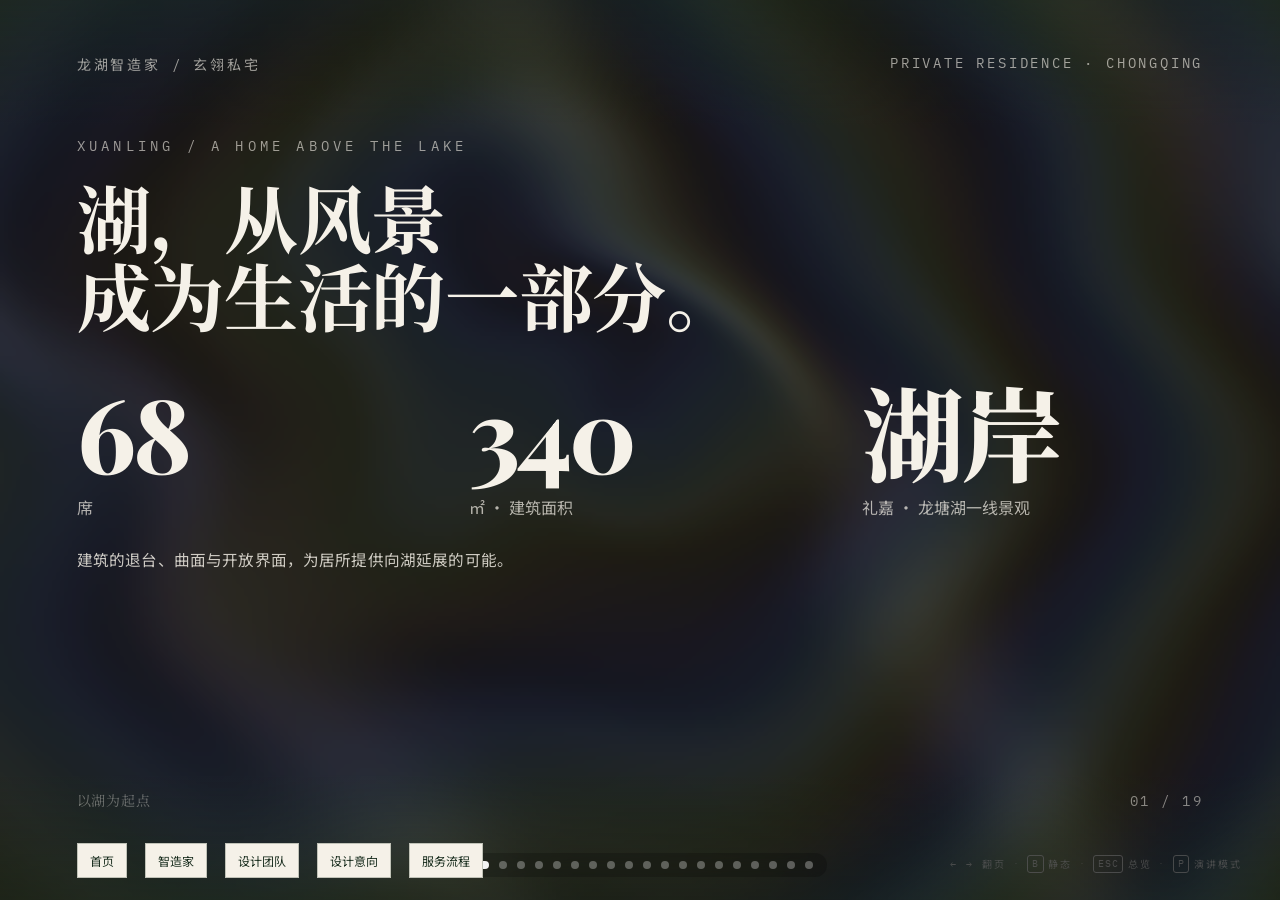
==== commit 66fe843b: "Update both full floor plans in Zheng Yue edition" ====
--- a/index.html
+++ b/index.html
@@ -1,2263 +1,4526 @@
-<!DOCTYPE html>
-<html lang="zh-CN" data-family="magazine" data-medium="slide" data-theme="forest-ink">
-<head>
-<meta charset="UTF-8">
-<meta name="viewport" content="width=device-width, initial-scale=1.0">
-<title>龙湖智造家 · 玄翎私宅设计提案</title>
-<!-- GZ:FONTS:START · 字体由 guizang-design 字体清单生成；需要把字体内置进 HTML 时用 gz-fonts.mjs embed（卡片 skill 的 render.mjs 会自动内置） -->
-<link rel="preconnect" href="https://fonts.googleapis.com">
-<link rel="preconnect" href="https://fonts.gstatic.com" crossorigin>
-<link rel="stylesheet" media="print" onload="this.media='all'" data-gz-fonts="playfair-display noto-serif-sc source-serif-4 noto-sans-sc ibm-plex-mono" href="https://fonts.googleapis.com/css2?family=Playfair+Display:ital,wght@0,400..900;1,400..900&family=Noto+Serif+SC:wght@200..900&family=Source+Serif+4:ital,wght@0,200..900;1,200..900&family=Noto+Sans+SC:wght@100..900&family=IBM+Plex+Mono:wght@400;500;600&display=swap">
-<!-- GZ:FONTS:END -->
-<style>
-  /* GZ:TOKENS:START · guizang-design v0.1.0 生成，不要手改；改设计请改 guizang-design 后运行 scripts/sync-skill.mjs */
-:root{
-  --font-display:'Playfair Display','Noto Serif SC','Source Han Serif SC','Songti SC',serif;
-  --font-serif:'Source Serif 4','Noto Serif SC','Source Han Serif SC','Songti SC','STSong',Georgia,serif;
-  --font-serif-zh:'Noto Serif SC','Source Han Serif SC','Songti SC','STSong',serif;
-  --font-sans:'Noto Sans SC','PingFang SC','Hiragino Sans GB','Microsoft YaHei',system-ui,sans-serif;
-  --font-mono:'IBM Plex Mono','Noto Sans SC',ui-monospace,'SF Mono',Menlo,monospace;
-  --sp-1:2px;
-  --sp-2:4px;
-  --sp-3:8px;
-  --sp-4:12px;
-  --sp-5:16px;
-  --sp-6:24px;
-  --sp-7:32px;
-  --sp-8:40px;
-  --sp-9:48px;
-  --sp-10:64px;
-  --sp-11:80px;
-  --sp-12:96px;
-  --sp-13:160px;
-  --radius-none:0px;
-  --radius-xs:3px;
-  --radius-sm:6px;
-  --radius-md:14px;
-  --radius-pill:999px;
-  --ease-standard:cubic-bezier(.2,0,.38,.9);
-  --ease-expressive:cubic-bezier(.4,.14,.3,1);
-  --ease-entrance:cubic-bezier(0,0,.3,1);
-  --ease-entrance-standard:cubic-bezier(0,0,.38,.9);
-  --ease-editorial:cubic-bezier(.22,1,.36,1);
-  --ease-page:cubic-bezier(.77,0,.175,1);
-  --dur-fast-1:70ms;
-  --dur-fast-2:110ms;
-  --dur-moderate-1:150ms;
-  --dur-moderate-2:240ms;
-  --dur-slow-1:400ms;
-  --dur-slow-2:700ms;
-  --dur-page:900ms;
-  --stagger-tight:70ms;
-  --stagger-base:100ms;
-  --stagger-loose:160ms;
-  --move-sm:8px;
-  --move-md:16px;
-  --move-lg:24px;
-  --paper:#f1efea;
-  --paper-2:#e8e5de;
-  --ink:#0a0a0b;
-  --muted:#68625a;
-  --accent:#111111;
-  --accent-soft:#d8d2c6;
-  --accent-on:#f1efea;
-  --accent-ink:#111111;
-  --accent-display:#111111;
-  --accent-ink-inverse:#b2b2b2;
-  --text-primary:#0a0a0b;
-  --text-body:#2c2b2c;
-  --text-secondary:#404040;
-  --text-helper:#68625a;
-  --line-strong:#7e7d7b;
-  --line:#b7b5b2;
-  --line-subtle:#d1cfcb;
-  --ink-rgb:10,10,11;
-  --paper-rgb:241,239,234;
-  --accent-rgb:17,17,17;
-  --accent-on-rgb:241,239,234;
-  --accent-on-text:#f1efea;
-  --accent-on-text-rgb:241,239,234;
-  color-scheme:light;
-}
-[data-theme="ink-classic"]{
-  --paper:#f1efea;
-  --paper-2:#e8e5de;
-  --ink:#0a0a0b;
-  --muted:#68625a;
-  --accent:#111111;
-  --accent-soft:#d8d2c6;
-  --accent-on:#f1efea;
-  --accent-ink:#111111;
-  --accent-display:#111111;
-  --accent-ink-inverse:#b2b2b2;
-  --text-primary:#0a0a0b;
-  --text-body:#2c2b2c;
-  --text-secondary:#404040;
-  --text-helper:#68625a;
-  --line-strong:#7e7d7b;
-  --line:#b7b5b2;
-  --line-subtle:#d1cfcb;
-  --ink-rgb:10,10,11;
-  --paper-rgb:241,239,234;
-  --accent-rgb:17,17,17;
-  --accent-on-rgb:241,239,234;
-  --accent-on-text:#f1efea;
-  --accent-on-text-rgb:241,239,234;
-  color-scheme:light;
-}
-[data-theme="indigo-porcelain"]{
-  --paper:#f1f3f5;
-  --paper-2:#e4e8ec;
-  --ink:#0a1f3d;
-  --muted:#5f6d78;
-  --accent:#315d93;
-  --accent-soft:#d7e1ec;
-  --accent-on:#f1f3f5;
-  --accent-ink:#315d93;
-  --accent-display:#315d93;
-  --accent-ink-inverse:#89b9f5;
-  --text-primary:#0a1f3d;
-  --text-body:#2e415c;
-  --text-secondary:#43546d;
-  --text-helper:#5f6d78;
-  --line-strong:#808d9e;
-  --line:#b8c0ca;
-  --line-subtle:#d2d7dd;
-  --ink-rgb:10,31,61;
-  --paper-rgb:241,243,245;
-  --accent-rgb:49,93,147;
-  --accent-on-rgb:241,243,245;
-  --accent-on-text:#f1f3f5;
-  --accent-on-text-rgb:241,243,245;
-  color-scheme:light;
-}
-[data-theme="forest-ink"]{
-  --paper:#f5f1e8;
-  --paper-2:#ece7da;
-  --ink:#1a2e1f;
-  --muted:#5d665d;
-  --accent:#2e6b4f;
-  --accent-soft:#d4dfd2;
-  --accent-on:#f5f1e8;
-  --accent-ink:#2e6b4f;
-  --accent-display:#2e6b4f;
-  --accent-ink-inverse:#88c6a6;
-  --text-primary:#1a2e1f;
-  --text-body:#3d4d3e;
-  --text-secondary:#515f51;
-  --text-helper:#5d665d;
-  --line-strong:#8b9386;
-  --line:#c0c2b7;
-  --line-subtle:#d8d7cd;
-  --ink-rgb:26,46,31;
-  --paper-rgb:245,241,232;
-  --accent-rgb:46,107,79;
-  --accent-on-rgb:245,241,232;
-  --accent-on-text:#f5f1e8;
-  --accent-on-text-rgb:245,241,232;
-  color-scheme:light;
-}
-[data-theme="kraft-paper"]{
-  --paper:#eedfc7;
-  --paper-2:#e0d0b6;
-  --ink:#2a1e13;
-  --muted:#755f49;
-  --accent:#9b5a2e;
-  --accent-soft:#d5b58f;
-  --accent-on:#eedfc7;
-  --accent-ink:#804212;
-  --accent-display:#9b5a2e;
-  --accent-ink-inverse:#eda679;
-  --text-primary:#2a1e13;
-  --text-body:#493c2f;
-  --text-secondary:#5b4e3f;
-  --text-helper:#755f49;
-  --line-strong:#8f816f;
-  --line:#bfb09b;
-  --line-subtle:#d4c5af;
-  --ink-rgb:42,30,19;
-  --paper-rgb:238,223,199;
-  --accent-rgb:155,90,46;
-  --accent-on-rgb:238,223,199;
-  --accent-on-text:#ffffff;
-  --accent-on-text-rgb:255,255,255;
-  color-scheme:light;
-}
-[data-theme="dune"]{
-  --paper:#f0e6d2;
-  --paper-2:#e3d7bf;
-  --ink:#1f1a14;
-  --muted:#6f6557;
-  --accent:#8f7650;
-  --accent-soft:#d4c2a4;
-  --accent-on:#f0e6d2;
-  --accent-ink:#705833;
-  --accent-display:#8f7650;
-  --accent-ink-inverse:#cbb088;
-  --text-primary:#1f1a14;
-  --text-body:#3f3931;
-  --text-secondary:#524c42;
-  --text-helper:#6f6557;
-  --line-strong:#8a8275;
-  --line:#bdb4a3;
-  --line-subtle:#d4cab8;
-  --ink-rgb:31,26,20;
-  --paper-rgb:240,230,210;
-  --accent-rgb:143,118,80;
-  --accent-on-rgb:240,230,210;
-  --accent-on-text:#ffffff;
-  --accent-on-text-rgb:255,255,255;
-  color-scheme:light;
-}
-
-:root{
-  --fs-display:min(11vw,19.556vh);
-  --fw-display:700;
-  --lh-display:0.92;
-  --ls-display:-.025em;
-  --ff-display:var(--font-display);
-  --fst-display:normal;
-  --tt-display:none;
-  --fs-display-zh:min(10vw,17.778vh);
-  --fw-display-zh:900;
-  --lh-display-zh:0.96;
-  --ls-display-zh:-.02em;
-  --ff-display-zh:var(--font-serif-zh);
-  --fst-display-zh:normal;
-  --tt-display-zh:none;
-  --fs-title:min(6.2vw,11.022vh);
-  --fw-title:700;
-  --lh-title:1.08;
-  --ls-title:-.025em;
-  --ff-title:var(--font-display);
-  --fst-title:normal;
-  --tt-title:none;
-  --fs-title-zh:min(6.2vw,11.022vh);
-  --fw-title-zh:700;
-  --lh-title-zh:1.08;
-  --ls-title-zh:-.01em;
-  --ff-title-zh:var(--font-serif-zh);
-  --fst-title-zh:normal;
-  --tt-title-zh:none;
-  --fs-heading:min(2.3vw,4.089vh);
-  --fw-heading:600;
-  --lh-heading:1.3;
-  --ls-heading:0;
-  --ff-heading:var(--font-serif-zh);
-  --fst-heading:normal;
-  --tt-heading:none;
-  --fs-subhead:min(3.1vw,5.511vh);
-  --fw-subhead:500;
-  --lh-subhead:1.25;
-  --ls-subhead:0;
-  --ff-subhead:var(--font-serif-zh);
-  --fst-subhead:normal;
-  --tt-subhead:none;
-  --fs-lead:max(min(20px,2.778vh),min(1.75vw,3.111vh));
-  --fw-lead:400;
-  --lh-lead:1.5;
-  --ls-lead:0;
-  --ff-lead:var(--font-serif-zh);
-  --fst-lead:normal;
-  --tt-lead:none;
-  --fs-body:max(min(18px,2.5vh),min(1.22vw,2.169vh));
-  --fw-body:400;
-  --lh-body:1.75;
-  --ls-body:.01em;
-  --ff-body:var(--font-sans);
-  --fst-body:normal;
-  --tt-body:none;
-  --fs-small:max(min(16px,2.222vh),min(1.05vw,1.867vh));
-  --fw-small:400;
-  --lh-small:1.5;
-  --ls-small:0;
-  --ff-small:var(--font-sans);
-  --fst-small:normal;
-  --tt-small:none;
-  --fs-caption:max(min(14px,1.944vh),min(.8vw,1.422vh));
-  --fw-caption:400;
-  --lh-caption:1.4;
-  --ls-caption:.2em;
-  --ff-caption:var(--font-mono);
-  --fst-caption:normal;
-  --tt-caption:uppercase;
-  --fs-label:max(min(14px,1.944vh),min(.88vw,1.564vh));
-  --fw-label:500;
-  --lh-label:1.3;
-  --ls-label:.16em;
-  --ff-label:var(--font-mono);
-  --fst-label:normal;
-  --tt-label:uppercase;
-  --fs-meta:max(min(14px,1.944vh),min(.78vw,1.387vh));
-  --fw-meta:400;
-  --lh-meta:1.3;
-  --ls-meta:.2em;
-  --ff-meta:var(--font-mono);
-  --fst-meta:normal;
-  --tt-meta:uppercase;
-  --fs-quote:min(5.8vw,10.311vh);
-  --fw-quote:700;
-  --lh-quote:1.2;
-  --ls-quote:-.01em;
-  --ff-quote:var(--font-serif-zh);
-  --fst-quote:normal;
-  --tt-quote:none;
-  --fs-num-xl:min(10vw,17.778vh);
-  --fw-num-xl:800;
-  --lh-num-xl:0.85;
-  --ls-num-xl:-.03em;
-  --ff-num-xl:var(--font-display);
-  --fst-num-xl:normal;
-  --tt-num-xl:none;
-  --fs-num-l:min(8vw,14.222vh);
-  --fw-num-l:800;
-  --lh-num-l:0.88;
-  --ls-num-l:-.03em;
-  --ff-num-l:var(--font-display);
-  --fst-num-l:normal;
-  --tt-num-l:none;
-  --fs-num-m:min(5.5vw,9.778vh);
-  --fw-num-m:700;
-  --lh-num-m:0.88;
-  --ls-num-m:-.02em;
-  --ff-num-m:var(--font-display);
-  --fst-num-m:normal;
-  --tt-num-m:none;
-  --canvas-padding:6vh 6vw 10vh 6vw;
-  --canvas-safe-bottom:8vh;
-  --sp-1:0.1042vw;
-  --sp-2:0.2083vw;
-  --sp-3:0.4167vw;
-  --sp-4:0.625vw;
-  --sp-5:0.8333vw;
-  --sp-6:1.25vw;
-  --sp-7:1.6667vw;
-  --sp-8:2.0833vw;
-  --sp-9:2.5vw;
-  --sp-10:3.3333vw;
-  --sp-11:4.1667vw;
-  --sp-12:5vw;
-  --sp-13:8.3333vw;
-}
-.gz-t-display{font-family:var(--ff-display);font-size:var(--fs-display);font-weight:var(--fw-display);line-height:var(--lh-display);letter-spacing:var(--ls-display);font-style:var(--fst-display);text-transform:var(--tt-display)}
-.gz-t-display-zh{font-family:var(--ff-display-zh);font-size:var(--fs-display-zh);font-weight:var(--fw-display-zh);line-height:var(--lh-display-zh);letter-spacing:var(--ls-display-zh);font-style:var(--fst-display-zh);text-transform:var(--tt-display-zh)}
-.gz-t-title{font-family:var(--ff-title);font-size:var(--fs-title);font-weight:var(--fw-title);line-height:var(--lh-title);letter-spacing:var(--ls-title);font-style:var(--fst-title);text-transform:var(--tt-title)}
-.gz-t-title-zh{font-family:var(--ff-title-zh);font-size:var(--fs-title-zh);font-weight:var(--fw-title-zh);line-height:var(--lh-title-zh);letter-spacing:var(--ls-title-zh);font-style:var(--fst-title-zh);text-transform:var(--tt-title-zh)}
-.gz-t-heading{font-family:var(--ff-heading);font-size:var(--fs-heading);font-weight:var(--fw-heading);line-height:var(--lh-heading);letter-spacing:var(--ls-heading);font-style:var(--fst-heading);text-transform:var(--tt-heading)}
-.gz-t-subhead{font-family:var(--ff-subhead);font-size:var(--fs-subhead);font-weight:var(--fw-subhead);line-height:var(--lh-subhead);letter-spacing:var(--ls-subhead);font-style:var(--fst-subhead);text-transform:var(--tt-subhead)}
-.gz-t-lead{font-family:var(--ff-lead);font-size:var(--fs-lead);font-weight:var(--fw-lead);line-height:var(--lh-lead);letter-spacing:var(--ls-lead);font-style:var(--fst-lead);text-transform:var(--tt-lead)}
-.gz-t-body{font-family:var(--ff-body);font-size:var(--fs-body);font-weight:var(--fw-body);line-height:var(--lh-body);letter-spacing:var(--ls-body);font-style:var(--fst-body);text-transform:var(--tt-body)}
-.gz-t-small{font-family:var(--ff-small);font-size:var(--fs-small);font-weight:var(--fw-small);line-height:var(--lh-small);letter-spacing:var(--ls-small);font-style:var(--fst-small);text-transform:var(--tt-small)}
-.gz-t-caption{font-family:var(--ff-caption);font-size:var(--fs-caption);font-weight:var(--fw-caption);line-height:var(--lh-caption);letter-spacing:var(--ls-caption);font-style:var(--fst-caption);text-transform:var(--tt-caption)}
-.gz-t-label{font-family:var(--ff-label);font-size:var(--fs-label);font-weight:var(--fw-label);line-height:var(--lh-label);letter-spacing:var(--ls-label);font-style:var(--fst-label);text-transform:var(--tt-label)}
-.gz-t-meta{font-family:var(--ff-meta);font-size:var(--fs-meta);font-weight:var(--fw-meta);line-height:var(--lh-meta);letter-spacing:var(--ls-meta);font-style:var(--fst-meta);text-transform:var(--tt-meta)}
-.gz-t-quote{font-family:var(--ff-quote);font-size:var(--fs-quote);font-weight:var(--fw-quote);line-height:var(--lh-quote);letter-spacing:var(--ls-quote);font-style:var(--fst-quote);text-transform:var(--tt-quote)}
-.gz-t-num-xl{font-family:var(--ff-num-xl);font-size:var(--fs-num-xl);font-weight:var(--fw-num-xl);line-height:var(--lh-num-xl);letter-spacing:var(--ls-num-xl);font-style:var(--fst-num-xl);text-transform:var(--tt-num-xl)}
-.gz-t-num-l{font-family:var(--ff-num-l);font-size:var(--fs-num-l);font-weight:var(--fw-num-l);line-height:var(--lh-num-l);letter-spacing:var(--ls-num-l);font-style:var(--fst-num-l);text-transform:var(--tt-num-l)}
-.gz-t-num-m{font-family:var(--ff-num-m);font-size:var(--fs-num-m);font-weight:var(--fw-num-m);line-height:var(--lh-num-m);letter-spacing:var(--ls-num-m);font-style:var(--fst-num-m);text-transform:var(--tt-num-m)}
-
-:lang(zh){line-break:strict;text-spacing-trim:normal;text-autospace:normal;overflow-wrap:break-word}
-:lang(zh) .gz-prose em:not(:lang(en)){font-style:normal;text-emphasis:filled dot;text-emphasis-position:under right}
-.gz-tnum{font-variant-numeric:tabular-nums}
-
-/* 歸藏设计系统 · 共享组件
- *
- * 一份结构，三种介质：根节点 <html data-family="magazine|swiss" data-medium="slide|card|page">。
- * 这里只管布局、颜色和间距；字号、字重、行高一律由 gz-t-<角色> 类提供，
- * 所以同一个组件放进 PPT、卡片、网页会自动换成各自的字号。
- * 颜色只用语义 token（--text-* / --line-* / --accent*），换主题不需要改组件。
- */
-
-/* ---------- 家族差异 ---------- */
-/* 单张卡片 / 单页换主题（[data-theme]）或反色（[data-surface]）时，线条变量要在那一层重新计算，否则沿用根节点的颜色 */
-[data-family="magazine"], [data-family="magazine"] [data-theme], [data-family="magazine"] [data-surface] { --img-pos: center top; --rule: 1px solid var(--line-strong); --rule-strong: 1px solid var(--line-strong) }
-[data-family="swiss"], [data-family="swiss"] [data-theme], [data-family="swiss"] [data-surface] { --img-pos: center center; --rule: 1px solid var(--line); --rule-strong: 2px solid var(--ink) }
-
-/* ---------- 表面：反色块里文字角色跟着换 ---------- */
-[data-surface="ink"] {
-  background: var(--ink); color: var(--paper);
-  --text-primary: var(--paper); --text-body: rgba(var(--paper-rgb), .86); --text-secondary: rgba(var(--paper-rgb), .72);
-  --text-helper: rgba(var(--paper-rgb), .62); --line: rgba(var(--paper-rgb), .22); --line-strong: rgba(var(--paper-rgb), .45);
-  --accent-ink: var(--accent-ink-inverse); --accent-display: var(--accent-ink-inverse); --rule-strong: 2px solid var(--paper);
-}
-[data-family="magazine"] [data-surface="ink"], [data-family="magazine"][data-surface="ink"] { --rule-strong: 1px solid rgba(var(--paper-rgb), .45) }
-[data-surface="accent"] {
-  background: var(--accent); color: var(--accent-on);
-  --text-primary: var(--accent-on); --text-body: rgba(var(--accent-on-rgb), .88); --text-secondary: rgba(var(--accent-on-rgb), .78);
-  --text-helper: rgba(var(--accent-on-rgb), .7); --line: rgba(var(--accent-on-rgb), .3); --line-strong: rgba(var(--accent-on-rgb), .55);
-  --accent-ink: var(--accent-on); --accent-display: var(--accent-on); --rule-strong: 2px solid var(--accent-on);
-}
-[data-surface="paper-2"] { background: var(--paper-2) }
-
-/* 强调色文字：小字用 accent-ink，大字 / 大数字用 accent-display（浅色强调色在纸上会自动加深；反色块里自动切换） */
-.gz-c-accent { color: var(--accent-ink) }
-.gz-c-accent-display { color: var(--accent-display) }
-
-/* ---------- 页眉页脚 chrome ---------- */
-.gz-chrome { display: flex; justify-content: space-between; align-items: baseline; gap: var(--sp-6); color: var(--text-helper); border-top: var(--rule); padding-top: var(--sp-4) }
-.gz-chrome[data-pos="top"] { border-top: 0; border-bottom: var(--rule); padding: 0 0 var(--sp-4) }
-.gz-chrome__group { display: flex; gap: var(--sp-5); min-width: 0 }
-.gz-chrome__accent { color: var(--accent-ink) }
-
-/* ---------- 封面 cover ---------- */
-.gz-cover { display: flex; flex-direction: column; gap: var(--sp-6); color: var(--text-primary) }
-.gz-cover__kicker { color: var(--text-helper) }
-[data-family="swiss"] .gz-cover__kicker { color: var(--accent-ink) }
-.gz-cover__body { width: 100%; container-type: inline-size }
-/* 标题按最长一行的字数自动收字号：--chars 由 components/render.mjs 算好写进 style；手写时填最长一行的字数（中文 1、西文约 0.56）。上限仍是 token 定的展示字号 */
-.gz-cover__title { margin: 0; font-size: min(var(--fs-display-zh), calc(100cqi / var(--chars, 1) * .94)) }
-.gz-cover__rule { width: 96px; height: 0; border-top: 2px solid var(--accent) }
-[data-family="swiss"] .gz-cover__rule { border-top-width: 3px }
-.gz-cover__sub { margin: 0; color: var(--text-body); max-width: 32em }
-.gz-cover__meta { margin-top: auto }
-/* 幻灯片、卡片：封面撑满画布，标题压在下半部 */
-[data-medium="slide"] .gz-cover, [data-medium="card"] .gz-cover { height: 100% }
-[data-medium="slide"] .gz-cover__body, [data-medium="card"] .gz-cover__body { margin-top: auto; display: flex; flex-direction: column; gap: var(--sp-7) }
-[data-medium="slide"] .gz-cover__meta, [data-medium="card"] .gz-cover__meta { margin-top: var(--sp-10) }
-/* 网页：杂志风居中，瑞士风左对齐 */
-[data-medium="page"] .gz-cover { padding: var(--sp-11) 0 var(--sp-9); border-bottom: var(--rule) }
-[data-medium="page"] .gz-cover__body { display: flex; flex-direction: column; gap: var(--sp-6) }
-[data-medium="page"][data-family="magazine"] .gz-cover { align-items: center; text-align: center }
-[data-medium="page"][data-family="magazine"] .gz-cover__body { align-items: center }
-[data-medium="page"] .gz-cover__meta { margin-top: var(--sp-6); border-top: 0; padding-top: 0; justify-content: center }
-[data-medium="page"][data-family="swiss"] .gz-cover__meta { justify-content: flex-start }
-
-/* ---------- 大数字 stat ---------- */
-.gz-stats { display: grid; grid-template-columns: repeat(var(--cols, 3), minmax(0, 1fr)); gap: var(--sp-9) var(--sp-7) }
-.gz-stats[data-count="1"] { --cols: 1 } .gz-stats[data-count="2"] { --cols: 2 } .gz-stats[data-count="4"] { --cols: 4 }
-[data-medium="card"] .gz-stats { --cols: 2 }
-[data-medium="card"] .gz-stats[data-count="1"], [data-medium="card"] .gz-stats[data-count="3"] { --cols: 1 }
-.gz-stat { display: flex; flex-direction: column; gap: var(--sp-4); border-top: var(--rule-strong); padding-top: var(--sp-5); min-width: 0 }
-.gz-stat__label { color: var(--text-helper) }
-.gz-stat__value { display: flex; align-items: baseline; gap: .06em; font-variant-numeric: tabular-nums lining-nums; white-space: nowrap }
-.gz-stat__unit { font-size: .4em; font-weight: 500; letter-spacing: 0; color: var(--text-secondary) }
-.gz-stat.is-accent .gz-stat__num { color: var(--accent-ink) }
-.gz-stat__note { margin: 0; color: var(--text-secondary); max-width: 24em }
-[data-medium="card"] .gz-stats[data-count="3"] .gz-stat { display: grid; grid-template-columns: auto 1fr; align-items: end; column-gap: var(--sp-7) }
-[data-medium="card"] .gz-stats[data-count="3"] .gz-stat__label { grid-column: 1 / -1 }
-[data-medium="card"] .gz-stats[data-count="3"] .gz-stat__note { padding-bottom: .6em }
-
-/* ---------- 引言 quote ---------- */
-.gz-quote { margin: 0; display: flex; flex-direction: column; gap: var(--sp-7) }
-.gz-quote__text { margin: 0; color: var(--text-primary); text-wrap: balance }
-.gz-quote__text p { margin: 0; text-wrap: balance }
-[data-family="magazine"] .gz-quote__text::before { content: "\201C"; display: block; font-family: var(--font-display); font-style: normal; color: var(--accent); font-size: 1.8em; line-height: 1; height: .55em }
-[data-family="swiss"] .gz-quote { border-top: var(--rule-strong); padding-top: var(--sp-7) }
-.gz-quote__source { color: var(--text-helper) }
-[data-medium="page"][data-family="magazine"] .gz-quote { align-items: center; text-align: center; padding: var(--sp-9) 0 }
-
-/* ---------- 流程 process：幻灯片 / 网页横排，卡片竖排 ---------- */
-.gz-process { list-style: none; margin: 0; padding: 0; display: grid; grid-template-columns: repeat(var(--n, 4), minmax(0, 1fr)); gap: var(--sp-7) }
-.gz-process__step { display: flex; flex-direction: column; gap: var(--sp-4); border-top: var(--rule-strong); padding-top: var(--sp-5); min-width: 0 }
-.gz-process__nb { color: var(--accent-ink) }
-.gz-process__title { margin: 0 }
-.gz-process__desc { margin: 0; color: var(--text-secondary) }
-[data-medium="card"] .gz-process { grid-template-columns: 1fr; gap: 0; border-bottom: var(--rule) }
-[data-medium="card"] .gz-process__step { display: grid; grid-template-columns: 112px minmax(0, 1fr); column-gap: var(--sp-6); row-gap: var(--sp-3); padding: var(--sp-7) 0 }
-[data-medium="card"] .gz-process__step + .gz-process__step { border-top: var(--rule) }
-[data-medium="card"] .gz-process__nb { grid-row: span 2 }
-[data-medium="page"] .gz-process { --n: 2; row-gap: var(--sp-8) }
-
-/* ---------- 对比 compare：左右分栏，卡片上下叠 ---------- */
-.gz-compare { display: grid; grid-template-columns: minmax(0, 1fr) 1px minmax(0, 1fr); gap: 0 var(--sp-9) }
-.gz-compare__rule { background: var(--line-strong) }
-.gz-compare__side { display: flex; flex-direction: column; gap: var(--sp-5); min-width: 0 }
-.gz-compare__tag { color: var(--text-helper) }
-.gz-compare__side[data-side="after"] .gz-compare__tag { color: var(--accent-ink) }
-.gz-compare__title { margin: 0 }
-.gz-compare__side[data-side="before"] .gz-compare__title { color: var(--text-secondary) }
-.gz-compare__desc { margin: 0; color: var(--text-secondary) }
-.gz-compare__list { margin: 0; padding: 0; list-style: none; display: flex; flex-direction: column; gap: var(--sp-3); color: var(--text-body) }
-.gz-compare__list li { padding-left: 1.2em; position: relative }
-.gz-compare__list li::before { content: ""; position: absolute; left: 0; top: .72em; width: .5em; border-top: 1px solid currentColor }
-[data-family="swiss"] .gz-compare__side[data-side="after"][data-surface] { padding: var(--sp-8) }
-[data-medium="card"] .gz-compare { grid-template-columns: 1fr; gap: var(--sp-8) 0 }
-[data-medium="card"] .gz-compare__rule { height: 1px }
-
-/* ---------- 图框 figure：照片 cover 裁切，截图 contain 放在底台上 ---------- */
-.gz-figure { margin: 0; display: flex; flex-direction: column; gap: var(--sp-4); min-width: 0 }
-.gz-figure__well { position: relative; aspect-ratio: var(--ratio, 16 / 10); overflow: hidden; background: var(--paper-2) }
-.gz-figure__well > img { display: block; width: 100%; height: 100%; object-fit: cover; object-position: var(--img-pos) }
-.gz-figure[data-ratio="16x9"] { --ratio: 16 / 9 } .gz-figure[data-ratio="16x10"] { --ratio: 16 / 10 } .gz-figure[data-ratio="4x3"] { --ratio: 4 / 3 }
-.gz-figure[data-ratio="3x2"] { --ratio: 3 / 2 } .gz-figure[data-ratio="1x1"] { --ratio: 1 } .gz-figure[data-ratio="3x4"] { --ratio: 3 / 4 } .gz-figure[data-ratio="21x9"] { --ratio: 21 / 9 }
-.gz-figure[data-kind="screenshot"] .gz-figure__well { display: flex; align-items: center; justify-content: center; padding: var(--inset, var(--sp-8)) }
-.gz-figure[data-kind="screenshot"] .gz-figure__well > img { width: auto; height: auto; max-width: 100%; max-height: 100%; object-fit: contain; border-radius: var(--radius-sm); box-shadow: 0 0 0 1px var(--line) }
-[data-family="magazine"] .gz-figure[data-kind="screenshot"] .gz-figure__well > img { box-shadow: 0 0 0 1px var(--line), 0 18px 40px -24px rgba(var(--ink-rgb), .45) }
-[data-family="swiss"] .gz-figure[data-kind="screenshot"] .gz-figure__well { background: var(--grey-1); border-top: 3px solid var(--accent) }
-[data-family="swiss"] .gz-figure[data-kind="screenshot"] .gz-figure__well > img { border-radius: 0 }
-.gz-figure__cap { color: var(--text-helper); display: flex; gap: var(--sp-4) }
-.gz-figure__idx { color: var(--accent-ink); flex: none }
-
-/* ---------- 图片网格 gallery ---------- */
-.gz-gallery { display: grid; grid-template-columns: repeat(var(--cols, 3), minmax(0, 1fr)); gap: var(--sp-7) var(--sp-6) }
-[data-medium="card"] .gz-gallery { --cols: 2 }
-[data-medium="card"] .gz-gallery[data-count="3"] > :first-child { grid-column: 1 / -1; --ratio: 16 / 9 }
-
-/* ---------- 条目清单 ledger ---------- */
-.gz-ledger { list-style: none; margin: 0; padding: 0; border-top: var(--rule-strong) }
-.gz-ledger__row { display: grid; grid-template-columns: var(--nb-w, 3.2em) minmax(0, 1fr) auto; column-gap: var(--sp-6); align-items: baseline; padding: var(--sp-6) 0; border-bottom: var(--rule) }
-.gz-ledger__nb { color: var(--accent-ink) }
-.gz-ledger__title { margin: 0 }
-.gz-ledger__note { margin: var(--sp-2) 0 0; color: var(--text-secondary) }
-.gz-ledger__value { color: var(--text-helper); text-align: right; white-space: nowrap }
-[data-medium="card"] .gz-ledger__row { --nb-w: 72px; padding: var(--sp-7) 0 }
-
-/* 歸藏设计系统 · 纹理与特效图层（纯 CSS，颜色全部来自 token）
- * 来源：PPT 瑞士风 .dots / .dot-mat / .ring-mat / .cross-mat / .hatch，卡片杂志风 .grain / .paper-wash。
- */
-
-/* 特效画布：铺满父容器、在内容下面、不挡点击。父容器需要 position: relative */
-.gz-effect { position: absolute; inset: 0; width: 100%; height: 100%; display: block; pointer-events: none; z-index: 0 }
-.gz-layer-content { position: relative; z-index: 1 }
-
-/* 点阵：前景色画点，跟随所在表面的文字色 */
-.gz-dots      { background-image: radial-gradient(currentColor 1px, transparent 1.2px); background-size: 12px 12px; opacity: .18 }
-.gz-dots-fine { background-image: radial-gradient(currentColor .8px, transparent 1px); background-size: 8px 8px; opacity: .14 }
-.gz-dots-bold { background-image: radial-gradient(currentColor 1.4px, transparent 1.6px); background-size: 18px 18px; opacity: .22 }
-
-.gz-dot-mat         { --mat: 14px; background-image: radial-gradient(currentColor 1.4px, transparent 1.6px); background-size: var(--mat) var(--mat); opacity: .5 }
-.gz-dot-mat.is-lg   { --mat: 22px } .gz-dot-mat.is-xl { --mat: 34px }
-.gz-dot-mat.is-dense{ --mat: 9px; opacity: .62 }
-.gz-ring-mat        { --mat: 18px; background-image: radial-gradient(circle, transparent 2px, currentColor 2px, currentColor 2.7px, transparent 2.9px); background-size: var(--mat) var(--mat); opacity: .55 }
-.gz-ring-mat.is-lg  { --mat: 28px }
-.gz-cross-mat       { --mat: 22px; background: currentColor; opacity: .42;
-  -webkit-mask: url("data:image/svg+xml,%3Csvg xmlns='http://www.w3.org/2000/svg' width='22' height='22'%3E%3Cpath d='M8 8l6 6M14 8l-6 6' stroke='%23000' stroke-width='1.4'/%3E%3C/svg%3E") 0 0 / var(--mat) var(--mat);
-          mask: url("data:image/svg+xml,%3Csvg xmlns='http://www.w3.org/2000/svg' width='22' height='22'%3E%3Cpath d='M8 8l6 6M14 8l-6 6' stroke='%23000' stroke-width='1.4'/%3E%3C/svg%3E") 0 0 / var(--mat) var(--mat) }
-.gz-cross-mat.is-lg { --mat: 32px }
-.gz-hatch           { background-image: repeating-linear-gradient(135deg, currentColor 0 1px, transparent 1px 8px); opacity: .55 }
-
-/* 纸张颗粒与墨色晕染：杂志风卡片的「氛围层」，叠在特效画布上、内容下 */
-.gz-grain      { position: absolute; inset: 0; pointer-events: none; z-index: 0; mix-blend-mode: multiply; opacity: .35;
-                 background-image: radial-gradient(rgba(0,0,0,.045) 1px, transparent 1px); background-size: 3px 3px }
-[data-scheme="dark"] .gz-grain, .gz-grain.is-dark { mix-blend-mode: screen; opacity: .26; background-image: radial-gradient(rgba(255,244,214,.10) 1px, transparent 1px) }
-.gz-paper-wash { position: absolute; inset: 0; pointer-events: none; z-index: 0;
-                 background: linear-gradient(180deg, rgba(var(--ink-rgb), .02), rgba(var(--ink-rgb), .05) 60%, rgba(var(--ink-rgb), .08)) }
-.gz-ink-vignette { position: absolute; inset: 0; pointer-events: none; z-index: 0;
-                 background: radial-gradient(circle at 18% 12%, rgba(var(--ink-rgb), .10), transparent 34%), radial-gradient(circle at 82% 80%, rgba(var(--accent-rgb), .10), transparent 38%) }
-
-/* PPT 杂志风：WebGL 背景上的纸 / 墨蒙版，保证文字可读（原 .slide.light/.dark::before） */
-.gz-veil       { position: absolute; inset: 0; pointer-events: none; z-index: 0; backdrop-filter: blur(3px); background: rgba(var(--paper-rgb), .78) }
-.gz-veil.is-ink{ background: rgba(var(--ink-rgb), .78) }
-.gz-veil.is-hero { backdrop-filter: none; background: rgba(var(--paper-rgb), .16) }
-.gz-veil.is-hero.is-ink { background: rgba(var(--ink-rgb), .12) }
-
-@media (prefers-reduced-motion: reduce) { .gz-effect { animation: none } }
-
-/* 旧变量名别名（迁移期保留） */
-:root{--mono:var(--font-mono);--serif-en:var(--font-display);--serif-body-en:var(--font-serif);--serif-zh:var(--font-serif-zh);--sans-zh:var(--font-sans);--paper-tint:var(--paper-2);--ink-tint:var(--text-body);--nav-safe-bottom:var(--canvas-safe-bottom)}
-/* 模板自己的反色块 → 设计系统反色表面 */
-.slide.dark{--text-primary: var(--paper);--text-body: rgba(var(--paper-rgb), .86);--text-secondary: rgba(var(--paper-rgb), .72);--text-helper: rgba(var(--paper-rgb), .62);--line: rgba(var(--paper-rgb), .22);--line-strong: rgba(var(--paper-rgb), .45);--accent-ink: var(--accent-ink-inverse);--accent-display: var(--accent-ink-inverse);--rule-strong: 2px solid var(--paper)}
-/* GZ:TOKENS:END */
-  *{box-sizing:border-box;margin:0;padding:0}
-  html,body{width:100%;height:100%;overflow:hidden;background:var(--ink);color:var(--paper);font-family:var(--sans-zh);-webkit-font-smoothing:antialiased;text-rendering:optimizeLegibility}
-
-  /* ============ 底部分页安全区（与瑞士风同名同值）============ */
-  .nav-safe-bottom{padding-bottom:var(--nav-safe-bottom)}
-  .nav-safe-bottom-tight{padding-bottom:calc(var(--nav-safe-bottom) * .65)}
-
-  /* ============ WebGL 双背景 ============ */
-  canvas.bg{position:fixed;inset:0;width:100vw;height:100vh;z-index:0;display:block;transition:opacity 1.2s ease}
-  canvas#bg-light{opacity:0}
-  canvas#bg-dark{opacity:1}
-  body.light-bg canvas#bg-light{opacity:1}
-  body.light-bg canvas#bg-dark{opacity:0}
-  /* 低功耗：背景停在一帧静态画面（gz-effects 只画一次），不隐藏，否则透明页会露出底色 */
-
-  /* ============ Deck 容器 + 翻页 ============ */
-  /* width: NSLIDES * 100vw，会在 JS 里动态矫正 */
-  #deck{position:fixed;inset:0;width:10000vw;height:100vh;display:flex;flex-wrap:nowrap;transition:transform .9s cubic-bezier(.77,0,.175,1);z-index:10;will-change:transform}
-  .slide{width:100vw;height:100vh;flex:0 0 100vw;position:relative;padding:6vh 6vw 10vh 6vw;display:flex;flex-direction:column;overflow:hidden}
-  .slide.light{color:var(--ink);background:var(--paper)}
-  .slide.dark{color:var(--paper);background:var(--ink)}
-  /* 播放中的页面透明，让 WebGL 背景透过 ::before 遮罩显示（普通页 .78 + 模糊，hero 页 .12/.16）；
-     总览、演讲者缩略图里的克隆页不在 #deck 下，保持不透明底色 */
-  #deck > .slide.light,#deck > .slide.dark{background:transparent}
-
-  /* 默认页：遮罩较厚，保证文字可读 */
-  .slide::before{content:"";position:absolute;inset:0;z-index:-1;pointer-events:none;transition:background .7s ease}
-  .slide.light::before{background:rgba(var(--paper-rgb),.78);backdrop-filter:blur(3px)}
-  .slide.dark::before{background:rgba(var(--ink-rgb),.78);backdrop-filter:blur(3px)}
-  /* Hero 页：遮罩大幅降低，让 WebGL 背景明显透出 */
-  .slide.hero.light::before{background:rgba(var(--paper-rgb),.16);backdrop-filter:none}
-  .slide.hero.dark::before{background:rgba(var(--ink-rgb),.12);backdrop-filter:none}
-  /* Hero 页顶底微弱渐隐，保证 chrome/foot 区域可读 */
-  .slide.hero::after{content:"";position:absolute;inset:0;z-index:-1;pointer-events:none}
-  .slide.hero.light::after{background:linear-gradient(180deg,rgba(var(--paper-rgb),.28) 0%,rgba(var(--paper-rgb),0) 14%,rgba(var(--paper-rgb),0) 86%,rgba(var(--paper-rgb),.28) 100%)}
-  .slide.hero.dark::after{background:linear-gradient(180deg,rgba(var(--ink-rgb),.32) 0%,rgba(var(--ink-rgb),0) 14%,rgba(var(--ink-rgb),0) 86%,rgba(var(--ink-rgb),.32) 100%)}
-
-  /* ============ Magazine chrome：顶部 meta + 底部 foot ============
-     （v1 布局 + v2 字号在此合并为唯一定义，不要在别处二次定义） */
-  .chrome{display:flex;justify-content:space-between;align-items:flex-start;font-family:var(--mono);font-size:max(min(14px,1.944vh),.78vw);letter-spacing:.2em;text-transform:uppercase;opacity:.62}
-  .chrome .left,.chrome .right{display:flex;gap:2.4em;align-items:center}
-  .chrome .sep{width:40px;height:1px;background:currentColor;opacity:.4}
-  .foot{margin-top:auto;display:flex;justify-content:space-between;align-items:flex-end;font-family:var(--mono);font-size:max(min(14px,1.944vh),.78vw);letter-spacing:.18em;text-transform:uppercase;opacity:.5}
-  .foot .title{font-family:var(--serif-zh);font-weight:400;letter-spacing:.05em;text-transform:none;opacity:.75;font-size:min(14px,1.944vh)}
-
-  .tag{display:inline-block;font-family:var(--mono);font-size:min(14px,1.944vh);letter-spacing:.24em;text-transform:uppercase;padding:6px 14px;border:1px solid currentColor;opacity:.85}
-  .rule{width:100%;height:1px;background:currentColor;opacity:.25;margin:3vh 0}
-  .rule.v{width:1px;height:100%;margin:0}
-
-  /* ============ 字体规则 ============
-     · 衬线（Noto Serif SC / Playfair）：大标题、重点金句、数字
-     · 非衬线（Noto Sans SC）：正文描述、body、补充说明
-     · 等宽（IBM Plex Mono）：kicker、meta 小标签、foot 右侧
-  */
-  .kicker{font-family:var(--mono);font-size:min(14px,1.944vh);letter-spacing:.3em;text-transform:uppercase;opacity:.6;margin-bottom:2.6vh}
-  .display{font-family:var(--serif-en);font-weight:700;font-size:min(11vw,19.56vh);line-height:.92;letter-spacing:-.025em}
-  .display-zh{font-family:var(--serif-zh);font-weight:700;font-size:min(7.8vw,13.87vh);line-height:1.04;letter-spacing:-.005em}
-  .h1-zh{font-family:var(--serif-zh);font-weight:700;font-size:min(4.6vw,8.178vh);line-height:1.12;letter-spacing:-.005em}
-  .h2-zh{font-family:var(--serif-zh);font-weight:600;font-size:min(3.2vw,5.689vh);line-height:1.2;letter-spacing:0}
-  .h3-zh{font-family:var(--serif-zh);font-weight:500;font-size:min(1.9vw,3.378vh);line-height:1.35}
-  .body-zh{font-family:var(--sans-zh);font-weight:400;font-size:max(min(15px,2.083vh),min(1.22vw,2.169vh));line-height:1.75;opacity:.82;letter-spacing:.01em}
-  .body-serif{font-family:var(--serif-zh);font-weight:400;font-size:max(min(15px,2.083vh),min(1.3vw,2.311vh));line-height:1.65;opacity:.88}
-  .lead{font-family:var(--serif-zh);font-weight:400;font-size:min(1.75vw,3.111vh);line-height:1.5;opacity:.86}
-  .meta{font-family:var(--mono);font-size:max(min(14px,1.944vh),.88vw);letter-spacing:.16em;text-transform:uppercase;opacity:.6}
-  .big-num{font-family:var(--serif-en);font-weight:800;font-size:min(10vw,17.78vh);line-height:.85;letter-spacing:-.03em;font-feature-settings:"tnum"}
-  .mid-num{font-family:var(--serif-en);font-weight:700;font-size:min(5.5vw,9.778vh);line-height:.88;letter-spacing:-.02em;font-feature-settings:"tnum"}
-  .ghost{font-family:var(--serif-en);font-weight:900;font-size:min(34vw,60.44vh);line-height:.8;opacity:.06;letter-spacing:-.04em;position:absolute;font-feature-settings:"tnum"}
-  em{font-style:italic;font-family:var(--serif-en)}
-  .en{font-family:var(--serif-en);font-style:italic;font-weight:500}
-
-  /* ============ 布局工具 ============ */
-  .col{display:flex;flex-direction:column;gap:2.4vh}
-  .row{display:flex;align-items:center;gap:min(3vw,5.333vh) 3vw}
-  .grid-6{display:grid;grid-template-columns:repeat(3,1fr);grid-template-rows:repeat(2,1fr);gap:min(4vw,7.111vh) 6vw;flex:1;align-content:center;padding:2vh 0}
-  .grid-9{display:grid;grid-template-columns:repeat(3,1fr);grid-template-rows:repeat(3,1fr);gap:3vh 4vw;flex:1;align-content:center}
-  .grid-4{display:grid;grid-template-columns:repeat(2,1fr);grid-template-rows:repeat(2,1fr);gap:4vh 6vw;flex:1;align-content:center}
-  .grid-3{display:grid;grid-template-columns:repeat(3,1fr);gap:min(4vw,7.111vh) 4vw;flex:1;align-content:center}
-  .split{display:grid;grid-template-columns:1fr 1fr;gap:min(4vw,7.111vh) 4vw;flex:1;align-items:center}
-  .split-55{display:grid;grid-template-columns:55fr 45fr;gap:min(5vw,8.889vh) 5vw;flex:1;align-items:stretch}
-  .fill{flex:1}
-  .center{align-items:center;justify-content:center;text-align:center}
-  .bottom-left{position:absolute;left:6vw;bottom:9vh;max-width:50vw}
-  .bottom-right{position:absolute;right:6vw;bottom:9vh;max-width:50vw;text-align:right}
-  .top-right{position:absolute;right:6vw;top:6vh;text-align:right}
-
-  /* ============ Stat（数字矩阵） ============ */
-  .stat{display:flex;flex-direction:column;gap:1vh;align-items:flex-start}
-  .stat .n{font-family:var(--serif-en);font-weight:800;font-size:min(8vw,14.22vh);line-height:.88;letter-spacing:-.03em;font-feature-settings:"tnum"}
-  .stat .l{font-family:var(--sans-zh);font-size:max(min(16px,2.222vh),min(1.05vw,1.867vh));opacity:.7;margin-top:1vh;font-weight:400;line-height:1.5}
-  .stat .m{font-family:var(--mono);font-size:min(14px,1.944vh);letter-spacing:.22em;text-transform:uppercase;opacity:.5;margin-bottom:.2vh}
-
-  /* ============ Callout（引用框） ============ */
-  .callout{padding:3vh 2.4vw;border-left:3px solid currentColor;position:relative;font-family:var(--serif-zh);font-size:max(min(15px,2.083vh),min(1.2vw,2.133vh));line-height:1.55;opacity:.92}
-  .slide.light .callout{background:rgba(var(--ink-rgb),.05)}
-  .slide.dark .callout{background:rgba(var(--paper-rgb),.06)}
-  .callout .cite{display:block;margin-top:1.6vh;font-family:var(--mono);font-size:min(14px,1.944vh);letter-spacing:.2em;text-transform:uppercase;opacity:.6}
-  .callout .q-big{font-family:var(--serif-zh);font-weight:600;font-size:max(min(17px,2.361vh),min(1.6vw,2.844vh));line-height:1.42}
-
-  /* ============ Platform（平台卡） ============ */
-  .plat{display:flex;flex-direction:column;justify-content:flex-end;padding:2vh 0;border-top:1px solid currentColor;border-color:rgba(127,127,127,.35)}
-  .plat .name{font-family:var(--serif-zh);font-weight:700;font-size:min(1.8vw,3.2vh);margin-bottom:.6vh}
-  .plat .nb{font-family:var(--serif-en);font-weight:700;font-size:min(3.2vw,5.689vh);letter-spacing:-.02em;line-height:1;font-feature-settings:"tnum"}
-  .plat .sub{font-family:var(--mono);font-size:min(14px,1.944vh);letter-spacing:.18em;text-transform:uppercase;opacity:.55;margin-top:.6vh}
-  .plat .fill{font-family:var(--sans-zh);font-weight:300;font-size:min(2.4vw,4.267vh);opacity:.28;letter-spacing:-.01em;line-height:1}
-
-  /* ============ Rowline（表格行） ============ */
-  .rowline{display:grid;grid-template-columns:1fr 2fr 1fr;gap:min(2vw,3.556vh) 2vw;padding:2.2vh 0;border-top:1px solid currentColor;align-items:center;border-color:rgba(127,127,127,.25)}
-  .rowline:last-child{border-bottom:1px solid currentColor;border-color:rgba(127,127,127,.25)}
-  .rowline .k{font-family:var(--serif-zh);font-weight:700;font-size:min(1.7vw,3.022vh)}
-  .rowline .v{font-family:var(--sans-zh);font-weight:400;font-size:max(min(14px,1.944vh),min(1.2vw,2.133vh));opacity:.85;line-height:1.55}
-  .rowline .m{font-family:var(--mono);font-size:min(14px,1.944vh);letter-spacing:.2em;text-transform:uppercase;opacity:.6;justify-self:end}
-
-  /* ============ Pillar（支柱卡片） ============ */
-  .pillar{display:flex;flex-direction:column;gap:1.8vh}
-  .pillar .ic{font-family:var(--serif-en);font-style:italic;font-size:min(2.6vw,4.622vh);opacity:.45;font-weight:400}
-  .pillar .ic svg{width:2.8vw;height:2.8vw;stroke-width:1.2;opacity:.7}
-  .pillar .t{font-family:var(--serif-zh);font-weight:700;font-size:min(2.4vw,4.267vh);line-height:1.1}
-  .pillar .d{font-family:var(--sans-zh);font-weight:400;font-size:max(min(14px,1.944vh),min(1.1vw,1.956vh));opacity:.76;line-height:1.6}
-
-  /* ============ Signature / Highlight ============ */
-  .sign{font-family:var(--serif-en);font-style:italic;font-weight:500;font-size:min(2vw,3.556vh);opacity:.7}
-  .hi{position:relative;display:inline}
-  .slide.dark .hi::after{content:"";position:absolute;left:-.1em;right:-.1em;bottom:-.05em;height:.28em;background:rgba(var(--paper-rgb),.15);z-index:-1}
-  .slide.light .hi::after{content:"";position:absolute;left:-.1em;right:-.1em;bottom:-.05em;height:.28em;background:rgba(var(--ink-rgb),.08);z-index:-1}
-
-  /* ============ Icons（Lucide via CDN） ============ */
-  .ico{width:1em;height:1em;display:inline-block;vertical-align:-.12em;stroke:currentColor;fill:none;stroke-width:1.4;stroke-linecap:round;stroke-linejoin:round;flex-shrink:0}
-  .ico-lg,.ico-md,.ico-sm{fill:none;stroke:currentColor;stroke-linecap:round;stroke-linejoin:round}
-  .ico-lg{width:2.6vw;height:2.6vw;stroke-width:1.2;display:inline-block}
-  .ico-md{width:1.8vw;height:1.8vw;stroke-width:1.3;display:inline-block;vertical-align:-.4em}
-  .ico-sm{width:1.1vw;height:1.1vw;stroke-width:1.4;display:inline-block;vertical-align:-.15em;opacity:.7}
-
-  /* ============ 图片占位（虚线框，提示设计师位置） ============ */
-  .img-slot{border:1.5px dashed rgba(127,127,127,.4);display:flex;align-items:center;justify-content:center;flex-direction:column;gap:1vh;padding:2vh 2vw;font-family:var(--mono);font-size:min(14px,1.944vh);letter-spacing:.28em;text-transform:uppercase;opacity:.55;position:relative;aspect-ratio:16/9;width:100%;max-height:56vh;margin-inline:auto;box-sizing:border-box}
-  .img-slot::before{content:"";position:absolute;inset:8px;border:1px solid currentColor;opacity:.2}
-  .img-slot .plus{font-size:min(2vw,3.556vh);font-weight:300;opacity:.5;letter-spacing:0}
-  .img-slot .label{position:relative;z-index:2;text-align:center}
-  .img-slot.r-4x3{aspect-ratio:4/3}
-  .img-slot.r-3x2{aspect-ratio:3/2}
-  .img-slot.r-1x1{aspect-ratio:1/1}
-
-  /* ============ 图片实填框（关键：固定高度 + 只裁底部） ============
-     重要约束：高度用内联 height:Nvh 精确控制，不要用 aspect-ratio（会撑破布局）
-     object-position:top center 保证严禁裁剪顶部和左右，只裁剪底部
-  */
-  .frame-img{overflow:hidden;position:relative;background:rgba(0,0,0,.04);box-sizing:border-box;width:100%;border-radius:4px}
-  .slide.dark .frame-img{background:rgba(255,255,255,.04);border-color:rgba(255,255,255,.12)}
-  .frame-img > img{width:100%;height:100%;object-fit:cover;object-position:top center;display:block}
-  .frame-img.fit-contain > img{object-fit:contain;object-position:center center}
-  .frame-img.r-16x9{aspect-ratio:16/9;max-height:64vh}
-  .frame-img.r-16x10{aspect-ratio:16/10;max-height:56vh}
-  .frame-img.r-4x3{aspect-ratio:4/3;max-height:56vh}
-  .frame-img.r-3x2{aspect-ratio:3/2;max-height:46vh}
-  .frame-img.r-3x4{aspect-ratio:3/4;max-height:60vh}
-  .frame-img.r-1x1{aspect-ratio:1/1;max-height:50vh}
-  .frame-img.h-16{height:16vh}
-  .frame-img.h-18{height:18vh}
-  .frame-img.h-22{height:22vh}
-  .frame-img.h-26{height:26vh}
-  .frame-img.h-28{height:28vh}
-  .frame-cap{display:flex;justify-content:space-between;align-items:baseline;gap:min(1vw,1.778vh) 1vw;margin-top:.8vh;font-family:var(--mono);font-size:min(14px,1.944vh);letter-spacing:.22em;text-transform:uppercase;opacity:.72}
-  .frame-cap .pf{font-family:var(--serif-zh);font-weight:600;font-size:max(min(14px,1.944vh),min(1vw,1.778vh));letter-spacing:.04em;text-transform:none;opacity:.94}
-  .frame-cap .nb{font-family:var(--serif-en);font-style:italic;font-size:max(min(15px,2.083vh),min(1.2vw,2.133vh));letter-spacing:.02em;text-transform:none;opacity:.88}
-  .frame-cap .idx{font-family:var(--mono);opacity:.5}
-  figure.tile{display:flex;flex-direction:column;margin:0;min-width:0}
-  figure.tile > .frame-img{flex:0 0 auto}
-
-  /* ============ 导航 ============ */
-  #nav{position:fixed;left:50%;bottom:2.6vh;transform:translateX(-50%);z-index:30;display:flex;gap:10px;padding:8px 14px;border-radius:999px;background:rgba(0,0,0,.18);backdrop-filter:blur(10px);-webkit-backdrop-filter:blur(10px)}
-  #nav .dot{width:8px;height:8px;border-radius:50%;background:rgba(255,255,255,.3);cursor:pointer;transition:all .3s ease;border:0;padding:0}
-  #nav .dot:hover{background:rgba(255,255,255,.5);transform:scale(1.15)}
-  #nav .dot.active{background:rgba(255,255,255,.95);width:22px;border-radius:999px}
-  body.light-bg #nav{background:rgba(255,255,255,.25)}
-  body.light-bg #nav .dot{background:rgba(var(--ink-rgb),.25)}
-  body.light-bg #nav .dot.active{background:rgba(var(--ink-rgb),.9)}
-  #hint{position:fixed;bottom:3vh;right:3vw;z-index:30;display:flex;align-items:center;gap:.65em;font-family:var(--mono);font-size:10px;letter-spacing:.2em;text-transform:uppercase;opacity:.4;mix-blend-mode:difference;color:#aaa}
-  #hint button{all:unset;display:inline-flex;align-items:center;gap:.45em;cursor:pointer;color:inherit;white-space:nowrap}
-  #hint button:hover,#hint button:focus-visible{opacity:1;text-decoration:underline;text-underline-offset:.35em}
-  #hint .ppt-key{padding:.16em .38em;border:1px solid currentColor;border-radius:3px;letter-spacing:.08em}
-  #hint .ppt-sep{opacity:.55}
-  body.low-power #hint{opacity:.72;color:var(--paper);mix-blend-mode:normal}
-  body.light-bg.low-power #hint{color:var(--ink)}
-
-  /* ============ 演讲者模式 ============ */
-  body.ppt-audience #hint,body.ppt-audience #nav,
-  body.ppt-preview #hint,body.ppt-preview #nav{display:none!important}
-  body.ppt-audience{cursor:none}
-  body.ppt-preview{pointer-events:none}body.ppt-preview #deck{transition:none!important}
-  body.ppt-presenter>#deck,body.ppt-presenter>#nav,body.ppt-presenter>#hint,
-  body.ppt-presenter>.bg{visibility:hidden}
-  #ppt-presenter{position:fixed;inset:0;z-index:90;display:none;min-width:0;min-height:0;overflow:hidden;background:#101216;color:#f5f6f7;font-family:Inter,"Noto Sans SC",sans-serif}
-  body.ppt-presenter #ppt-presenter{display:grid;grid-template-rows:auto 1fr auto}
-  .ppt-presenter-top{display:flex;align-items:center;justify-content:space-between;gap:24px;padding:18px 24px;border-bottom:1px solid #2b2e35;background:#15181d}
-  .ppt-presenter-brand{font-weight:650;letter-spacing:.02em}.ppt-presenter-meta{display:flex;align-items:center;gap:12px;color:#aeb4be;font-size:14px}
-  .ppt-sync{display:inline-flex;align-items:center;gap:8px;padding:7px 11px;border:1px solid #363a43;border-radius:999px;color:#d2d6dc;background:#1b1e24}
-  .ppt-sync::before{content:"";width:8px;height:8px;border-radius:50%;background:#818894}
-  .ppt-sync[data-state="synced"]::before{background:#72df99;box-shadow:0 0 0 4px rgba(114,223,153,.12)}
-  .ppt-sync[data-state="connecting"]::before,.ppt-sync[data-state="frozen"]::before{background:#f0c766}.ppt-sync[data-state="unsynced"]::before,.ppt-sync[data-state="blocked"]::before{background:#ff9e64}.ppt-sync[data-state="disconnected"]::before{background:#ff6b72}
-  .ppt-ui-btn{appearance:none;border:1px solid #3a3e48;background:#20242a;color:#f6f7f8;border-radius:8px;padding:9px 13px;font:600 14px/1 Inter,"Noto Sans SC",sans-serif;cursor:pointer}
-  .ppt-ui-btn:hover{background:#2a2f37;border-color:#525864}.ppt-ui-btn:focus-visible{outline:2px solid #84a8ff;outline-offset:2px}.ppt-ui-btn:disabled{opacity:.28;cursor:not-allowed}
-  .ppt-presenter-main{display:grid;grid-template-columns:minmax(0,1.75fr) minmax(300px,.75fr);gap:18px;min-height:0;padding:18px 24px}
-  .ppt-preview-stack{position:relative;display:grid;grid-template-rows:minmax(0,1fr) clamp(132px,22vh,210px);gap:16px;min-width:0;min-height:0}
-  .ppt-stage-card,.ppt-notes-card,.ppt-presenter-overview{background:#171a20;border:1px solid #2b2f37;border-radius:12px;overflow:hidden}
-  .ppt-stage-card{display:grid;grid-template-rows:auto minmax(0,1fr);min-width:0;min-height:0}
-  .ppt-stage-label{display:flex;justify-content:space-between;align-items:center;gap:12px;padding:11px 14px;color:#aeb4be;font-size:13px;border-bottom:1px solid #292d34}
-  .ppt-annotation-tools{display:flex;align-items:center;gap:5px;margin-left:auto}.ppt-annotation-tools .ppt-ui-btn{padding:6px 9px;font-size:12px}.ppt-annotation-tools .ppt-ui-btn.is-active{color:#111318;background:#ff5b63;border-color:#ff5b63}.ppt-annotation-tools .ppt-grid-btn.is-active{color:#111318;background:#edf1f5;border-color:#edf1f5}.ppt-annotation-tools .ppt-clear-btn{min-width:0}.ppt-grid-btn{display:inline-flex;align-items:center;gap:6px}.ppt-grid-icon{display:grid;grid-template-columns:repeat(2,4px);gap:2px}.ppt-grid-icon i{width:4px;height:4px;background:currentColor}
-  .ppt-frame-viewport{position:relative;display:grid;place-items:center;min-width:0;min-height:0;overflow:hidden;background:#08090b}
-  .ppt-frame{display:block;width:0;height:0;max-width:100%;max-height:100%;aspect-ratio:16/9;border:0;background:#08090b}.ppt-next-frame{opacity:.86}#ppt-next-card.is-end .ppt-frame{visibility:hidden}#ppt-next-card.is-end .ppt-frame-viewport::after{content:"演示结束";position:absolute;color:#727a86;font:650 14px/1 Inter,"Noto Sans SC",sans-serif;letter-spacing:.08em}
-  .ppt-annotation-layer{position:absolute;left:50%;top:50%;transform:translate(-50%,-50%);z-index:4;width:0;height:0;pointer-events:none;touch-action:none}.ppt-annotation-layer.is-active{pointer-events:auto;cursor:crosshair}
-  #ppt-audience-ink{position:fixed;inset:0;z-index:70;width:100vw;height:100vh;pointer-events:none}#ppt-audience-cover{position:fixed;inset:0;z-index:80;display:none;pointer-events:none}#ppt-audience-cover.is-ended{display:grid!important;place-items:center;background:#101216!important;color:#f5f6f7;font:650 clamp(24px,3vw,46px)/1.2 Inter,"Noto Sans SC",sans-serif;letter-spacing:.08em}
-  .ppt-preview-stack.is-overview>.ppt-stage-card{display:none}.ppt-presenter-overview{grid-row:1/-1;display:grid;grid-template-rows:auto minmax(0,1fr);min-width:0;min-height:0}.ppt-presenter-overview[hidden]{display:none}.ppt-overview-head{display:flex;align-items:center;justify-content:space-between;padding:13px 15px;border-bottom:1px solid #292d34}.ppt-overview-head strong{font-size:15px}.ppt-overview-grid{display:grid;grid-template-columns:repeat(auto-fill,minmax(150px,1fr));gap:10px;align-content:start;overflow:auto;padding:14px}.ppt-overview-page{appearance:none;min-height:112px;display:grid;grid-template-rows:auto 1fr auto;gap:12px;padding:13px;border:1px solid #343943;border-radius:10px;background:#111318;color:#eef1f4;text-align:left;cursor:pointer}.ppt-overview-page:hover{background:#1d2128;border-color:#636b78}.ppt-overview-page.is-current{border-color:#84a8ff;box-shadow:inset 0 0 0 1px #84a8ff}.ppt-overview-page-no{color:#8f97a3;font:600 12px/1 var(--mono,monospace)}.ppt-overview-page-title{font-size:14px;font-weight:650;line-height:1.35}.ppt-overview-page-meta{display:flex;justify-content:space-between;gap:8px;color:#7f8793;font-size:11px}
-  .ppt-notes-card{display:grid;grid-template-rows:auto minmax(0,1fr);min-height:0}.ppt-notes-head{padding:16px 18px;border-bottom:1px solid #292d34}.ppt-notes-label{margin-bottom:6px;color:#848c98;font-size:11px;font-weight:700;letter-spacing:.12em;text-transform:uppercase}.ppt-notes-title{font-size:21px;font-weight:680;line-height:1.32}.ppt-purpose-block{margin-top:14px;padding:11px 12px;border-left:3px solid #84a8ff;background:#111318}.ppt-purpose-copy{color:#c9ced6;font-size:14px;line-height:1.55}.ppt-notes-draft-head{display:flex;align-items:flex-end;justify-content:space-between;gap:10px;margin-top:15px;padding-top:13px;border-top:1px solid #2d3139}.ppt-notes-draft-head .ppt-notes-label{margin:0 0 4px}.ppt-note-meta{color:#8f97a3;font-size:12px}
-  .ppt-notes-tools{display:flex;align-items:center;gap:6px}.ppt-notes-tools .ppt-ui-btn{padding:7px 9px}.ppt-note-editor{width:100%;height:100%;min-height:0;resize:none;border:0;outline:0;background:#171a20;color:#edf0f3;padding:18px;font:400 var(--ppt-note-size,17px)/1.72 Inter,"Noto Sans SC",sans-serif}.ppt-note-editor:focus{box-shadow:inset 0 0 0 1px #3d4654}
-  .ppt-saved{color:#72df99;white-space:nowrap}.ppt-presenter-bottom{display:grid;grid-template-columns:minmax(330px,1fr) auto minmax(110px,1fr);align-items:center;gap:20px;padding:12px 24px;border-top:1px solid #2b2e35;background:#15181d}
-  .ppt-time-dashboard{display:flex;align-items:stretch;min-width:0}.ppt-time-stat{min-width:90px;display:grid;align-content:center;gap:4px;padding:0 16px}.ppt-time-stat:first-child{padding-left:0}.ppt-time-stat+.ppt-time-stat{border-left:1px solid #343943}.ppt-time-label{color:#89919d;font-size:11px;font-weight:700;letter-spacing:.1em}.ppt-time-value{color:#f7f8fa;font:650 23px/1 var(--mono,monospace);font-variant-numeric:tabular-nums}.ppt-time-hint{color:#747c88;font-size:11px;white-space:nowrap}.ppt-time-stat.is-over .ppt-time-label,.ppt-time-stat.is-over .ppt-time-value{color:#ff8a90}.ppt-time-stat.is-remaining .ppt-time-value{color:#72df99}
-  .ppt-control-stack{display:grid;gap:7px;justify-items:center}.ppt-controls,.ppt-session-actions{display:flex;align-items:center;justify-content:center;gap:7px}.ppt-controls .ppt-ui-btn,.ppt-session-actions .ppt-ui-btn{min-width:68px}.ppt-session-actions{padding-top:7px;border-top:1px solid #343943}.ppt-rehearsal-on{color:#ff8a90}.ppt-page-state{text-align:right}.ppt-page-state strong{display:block;color:#fff;font-size:17px;margin-bottom:5px}.ppt-page-state span{color:#8f97a3;font:600 13px/1 var(--mono,monospace)}.ppt-auto-state{display:inline-flex;align-items:center;gap:6px;border-radius:999px}.ppt-auto-state.is-on{color:#72df99;border-color:rgba(114,223,153,.45);background:rgba(114,223,153,.08)}.ppt-auto-state.is-paused{color:#f0c766;border-color:rgba(240,199,102,.42);background:rgba(240,199,102,.08)}
-  #ppt-presenter[data-layout="slides"] .ppt-presenter-main{grid-template-columns:minmax(0,2.15fr) minmax(260px,.58fr)}#ppt-presenter[data-layout="notes"] .ppt-presenter-main{grid-template-columns:minmax(0,1.15fr) minmax(380px,1fr)}
-  .ppt-dialog{position:fixed;inset:0;z-index:130;display:grid;place-items:center;padding:24px;background:rgba(4,6,9,.72);backdrop-filter:blur(10px)}.ppt-dialog[hidden]{display:none}.ppt-dialog-panel{width:min(720px,calc(100vw - 48px));max-height:min(760px,calc(100vh - 48px));display:grid;grid-template-rows:auto minmax(0,1fr);overflow:hidden;border:1px solid #343943;border-radius:14px;background:#171a20;box-shadow:0 24px 80px rgba(0,0,0,.45)}.ppt-dialog-head{display:flex;align-items:center;justify-content:space-between;gap:16px;padding:16px 18px;border-bottom:1px solid #2b2f37}.ppt-dialog-title{font-size:20px;font-weight:700}.ppt-dialog-body{overflow:auto;padding:18px;color:#d8dce2;font-size:14px;line-height:1.6}.ppt-dialog-section+.ppt-dialog-section{margin-top:22px}.ppt-dialog-section h3{margin:0 0 10px;color:#fff;font-size:15px}.ppt-dialog-grid{display:grid;grid-template-columns:repeat(3,minmax(0,1fr));gap:8px}.ppt-dialog-row{display:flex;align-items:center;justify-content:space-between;gap:16px;padding:10px 0;border-bottom:1px solid #282c33}.ppt-dialog-row:last-child{border-bottom:0}.ppt-field{display:grid;gap:6px}.ppt-field label{color:#aeb4be;font-size:12px}.ppt-field input{width:100%;border:1px solid #3a3e48;border-radius:8px;background:#101216;color:#fff;padding:9px 10px;font:600 14px Inter,sans-serif}.ppt-check{display:flex;align-items:flex-start;gap:10px}.ppt-check-dot{width:9px;height:9px;margin-top:7px;border-radius:50%;background:#ff6b72}.ppt-check.is-ok .ppt-check-dot{background:#72df99}.ppt-check.is-warn .ppt-check-dot{background:#f0c766}.ppt-summary{width:100%;border-collapse:collapse;font-size:13px}.ppt-summary th,.ppt-summary td{padding:9px 8px;border-bottom:1px solid #2b2f37;text-align:left}.ppt-summary th{color:#9fa6b1;font-weight:600}.ppt-summary td:last-child,.ppt-summary th:last-child{text-align:right}.ppt-muted{color:#8f96a1}.ppt-shortcuts{display:grid;grid-template-columns:auto 1fr;gap:8px 14px}.ppt-shortcuts kbd{min-width:44px;padding:4px 7px;border:1px solid #3a3e48;border-radius:6px;background:#101216;color:#fff;text-align:center;font:600 12px var(--mono,monospace)}
-  .ppt-settings-card{padding:15px;border:1px solid #30353e;border-radius:12px;background:#12151a}.ppt-settings-card+.ppt-settings-card{margin-top:12px}.ppt-settings-card h3{margin:0 0 3px}.ppt-settings-copy{margin:0 0 14px;color:#858d99;font-size:12px}.ppt-switch-row{display:flex;align-items:center;justify-content:space-between;gap:18px;cursor:pointer}.ppt-switch-row input{position:absolute;opacity:0;pointer-events:none}.ppt-switch{width:48px;height:28px;flex:0 0 auto;padding:3px;border:1px solid #434955;border-radius:999px;background:#252a31;transition:.2s}.ppt-switch::after{content:"";display:block;width:20px;height:20px;border-radius:50%;background:#a8afb9;transition:.2s}.ppt-switch-row input:checked+.ppt-switch{border-color:#72df99;background:rgba(114,223,153,.16)}.ppt-switch-row input:checked+.ppt-switch::after{transform:translateX(20px);background:#72df99}.ppt-stepper{display:grid;grid-template-columns:38px minmax(72px,1fr) auto 38px;align-items:center;margin-top:14px;border:1px solid #363c46;border-radius:10px;background:#0d0f13;overflow:hidden}.ppt-stepper button{height:42px;border:0;background:#20242a;color:#fff;font-size:19px;cursor:pointer}.ppt-stepper button:hover{background:#2c323b}.ppt-stepper input{width:100%;height:42px;border:0!important;border-radius:0!important;background:transparent!important;text-align:center;font:650 16px var(--mono,monospace)!important;-moz-appearance:textfield}.ppt-stepper input::-webkit-inner-spin-button,.ppt-stepper input::-webkit-outer-spin-button{-webkit-appearance:none;margin:0}.ppt-stepper-unit{color:#858d99;font-size:12px}.ppt-segmented{display:grid;grid-template-columns:repeat(3,1fr);gap:6px}.ppt-segmented.screen{grid-template-columns:repeat(4,1fr)}.ppt-segmented .ppt-ui-btn{min-width:0}.ppt-settings-save{width:100%;margin-top:14px;background:#edf1f5;color:#111318;border-color:#edf1f5}.ppt-settings-save:hover{background:#fff}.ppt-settings-save+.ppt-settings-copy{margin:10px 0 0}
-  #overview{z-index:110!important}
-  @media(max-width:1200px){.ppt-presenter-main{grid-template-columns:minmax(0,1.55fr) minmax(280px,.72fr)}}
-  @media(max-width:1100px){.ppt-presenter-bottom{grid-template-columns:minmax(292px,1fr) auto minmax(86px,.6fr);gap:12px}.ppt-time-stat{min-width:82px;padding:0 11px}.ppt-time-value{font-size:20px}.ppt-controls .ppt-ui-btn,.ppt-session-actions .ppt-ui-btn{min-width:60px;padding:8px 9px}}
-  @media(max-width:900px){.ppt-presenter-top{padding:12px 16px;flex-wrap:wrap}.ppt-presenter-top .ppt-presenter-meta{gap:6px}.ppt-presenter-top .ppt-ui-btn{padding:8px 9px}.ppt-presenter-main,#ppt-presenter[data-layout="slides"] .ppt-presenter-main,#ppt-presenter[data-layout="notes"] .ppt-presenter-main{grid-template-columns:minmax(0,1.45fr) minmax(250px,.72fr);gap:12px;padding:12px 16px}.ppt-preview-stack{gap:12px;grid-template-rows:minmax(0,1fr) clamp(104px,20vh,150px)}.ppt-saved{display:none}.ppt-presenter-bottom{grid-template-columns:minmax(270px,1fr) auto 74px;gap:8px;padding:9px 16px}.ppt-time-stat{min-width:0;padding:0 9px}.ppt-time-value{font-size:min(18px,2.5vh)}.ppt-time-hint{max-width:78px;overflow:hidden;text-overflow:ellipsis}.ppt-controls,.ppt-session-actions{gap:5px}.ppt-controls .ppt-ui-btn,.ppt-session-actions .ppt-ui-btn{min-width:52px;padding:7px 8px;font-size:min(12px,1.667vh)}.ppt-page-state strong{font-size:min(14px,1.944vh)}.ppt-dialog-grid{grid-template-columns:1fr}.ppt-segmented.screen{grid-template-columns:repeat(2,1fr)}}
-  @media(max-height:700px){.ppt-presenter-top{padding-top:10px;padding-bottom:10px}.ppt-presenter-main{padding-top:10px;padding-bottom:10px}.ppt-preview-stack{grid-template-rows:minmax(0,1fr) clamp(88px,16vh,118px);gap:10px}.ppt-stage-label{padding:7px 10px}.ppt-notes-head{padding:12px 14px}.ppt-purpose-block{margin-top:10px;padding:8px 10px}.ppt-notes-draft-head{margin-top:10px;padding-top:9px}.ppt-presenter-bottom{padding-top:8px;padding-bottom:8px}.ppt-control-stack{gap:5px}.ppt-session-actions{padding-top:5px}}
-  /* ============ /演讲者模式 ============ */
-
-  /* ============================================================
-     ============ LAYOUTS API · 面向 agent 的类（v2）============
-     所有 layouts.md 中的骨架都基于下面这套命名。
-     如果你在 layouts.md 里看到某个类，它必须在下面有定义。
-     ============================================================ */
-
-  /* ---------- .frame：每页主内容容器 ---------- */
-  .frame{flex:1;display:flex;flex-direction:column;min-height:0;overflow:hidden}
-  /* 当 .frame 同时加了 grid 类时，grid 的 display:grid 覆盖 flex */
-  .frame.grid-2-7-5,
-  .frame.grid-2-6-6,
-  .frame.grid-2-8-4,
-  .frame.grid-3-3,
-  .frame.grid-6{display:grid}
-
-  /* ---------- 标题层级（API 名称，衬线为主） ---------- */
-  .h-hero{
-    font-family:var(--serif-zh);
-    font-weight:900;
-    font-size:min(10vw,17.78vh);
-    line-height:.96;
-    letter-spacing:-.02em;
-  }
-  .h-xl{
-    font-family:var(--serif-zh);
-    font-weight:700;
-    font-size:min(6.2vw,11.02vh);
-    line-height:1.08;
-    letter-spacing:-.01em;
-  }
-  .h-sub{
-    font-family:var(--serif-zh);
-    font-weight:500;
-    font-size:min(3.1vw,5.511vh);
-    line-height:1.25;
-    letter-spacing:0;
-    opacity:.7;
-  }
-  .h-md{
-    font-family:var(--serif-zh);
-    font-weight:600;
-    font-size:min(2.3vw,4.089vh);
-    line-height:1.3;
-  }
-  /* 英文标题专用（Playfair 衬线） */
-  .h-hero-en,.h-xl-en{font-family:var(--serif-en);letter-spacing:-.025em}
-
-  /* ---------- lead 引语：定义见上方“字体规则”区块（已合并，勿重复定义） ---------- */
-
-  /* ---------- meta-row 底部元数据 ---------- */
-  .meta-row{
-    display:flex;
-    gap:1.2em;
-    align-items:baseline;
-    flex-wrap:wrap;
-    font-family:var(--mono);
-    font-size:max(min(14px,1.944vh),.92vw);
-    letter-spacing:.16em;
-    text-transform:uppercase;
-    opacity:.6;
-  }
-
-  /* ---------- stat-card（数据大字报用） ---------- */
-  .stat-card{
-    display:flex;
-    flex-direction:column;
-    gap:.8vh;
-    align-items:flex-start;
-    padding-top:1.6vh;
-    border-top:1px solid currentColor;
-    border-color:rgba(127,127,127,.3);
-  }
-  .stat-card .stat-label{
-    font-family:var(--mono);
-    font-size:max(min(14px,1.944vh),.78vw);
-    letter-spacing:.24em;
-    text-transform:uppercase;
-    opacity:.55;
-  }
-  .stat-card .stat-nb{
-    font-family:var(--serif-en);
-    font-weight:800;
-    font-size:min(5.8vw,10.31vh);
-    line-height:.9;
-    letter-spacing:-.03em;
-    font-feature-settings:"tnum";
-    margin-top:.4vh;
-  }
-  .stat-card .stat-nb .stat-unit{
-    font-family:var(--serif-zh);
-    font-weight:500;
-    font-size:.38em;
-    letter-spacing:0;
-    opacity:.72;
-    margin-left:.14em;
-  }
-  .stat-card .stat-note{
-    font-family:var(--sans-zh);
-    font-weight:400;
-    font-size:max(min(16px,2.222vh),min(1.05vw,1.867vh));
-    line-height:1.5;
-    opacity:.72;
-    margin-top:.6vh;
-  }
-  /* 当 stat-card 用于 grid-4（2x2），数字适度放大；若页面有标题+引文在上方，可内联 style 覆盖为更小值 */
-  .grid-4 .stat-card .stat-nb{font-size:min(5vw,8.889vh)}
-  /* 当只有 3 个，字也可以稍大 */
-  .grid-3 .stat-card .stat-nb{font-size:min(6.8vw,12.09vh)}
-
-  /* ---------- pipeline（流水线） ---------- */
-  .pipeline-section{
-    margin-top:4.4vh;
-    padding-top:2.8vh;
-    border-top:1px dashed rgba(127,127,127,.32);
-  }
-  .pipeline-section:first-of-type{
-    border-top:0;
-    padding-top:0;
-    margin-top:3vh;
-  }
-  .pipeline-label{
-    font-family:var(--mono);
-    font-size:max(min(14px,1.944vh),.85vw);
-    letter-spacing:.24em;
-    text-transform:uppercase;
-    opacity:.62;
-    margin-bottom:2.2vh;
-  }
-  .pipeline{
-    display:grid;
-    grid-template-columns:repeat(5,1fr);
-    gap:min(1.2vw,2.133vh) 1.2vw;
-  }
-  .pipeline[data-cols="3"]{grid-template-columns:repeat(3,1fr)}
-  .pipeline[data-cols="4"]{grid-template-columns:repeat(4,1fr)}
-  .pipeline[data-cols="6"]{grid-template-columns:repeat(6,1fr)}
-  .step{
-    display:flex;
-    flex-direction:column;
-    gap:.8vh;
-    padding-top:1.4vh;
-    border-top:1px solid currentColor;
-    border-color:rgba(127,127,127,.35);
-  }
-  .step-nb{
-    font-family:var(--serif-en);
-    font-style:italic;
-    font-weight:500;
-    font-size:min(1.15vw,2.044vh);
-    opacity:.45;
-  }
-  .step-title{
-    font-family:var(--sans-zh);
-    font-weight:700;
-    font-size:min(1.55vw,2.756vh);
-    letter-spacing:.01em;
-    line-height:1.2;
-  }
-  .step-desc{
-    font-family:var(--sans-zh);
-    font-weight:400;
-    font-size:max(min(16px,2.222vh),.95vw);
-    line-height:1.45;
-    opacity:.72;
-  }
-
-  /* ---------- 网格（layouts.md 所用） ---------- */
-  /* 这些类独立挂到任何容器上都能生效，不依赖 .frame 复合选择器 */
-  .grid-2-7-5{display:grid;grid-template-columns:7fr 5fr;gap:min(3vw,5.333vh) 4vh;align-items:start}
-  .grid-2-6-6{display:grid;grid-template-columns:1fr 1fr;gap:min(3vw,5.333vh) 4vh;align-items:start}
-  .grid-2-8-4{display:grid;grid-template-columns:8fr 4fr;gap:min(3vw,5.333vh) 4vh;align-items:start}
-  .grid-3-3{
-    display:grid;
-    grid-template-columns:repeat(3,1fr);
-    grid-auto-rows:minmax(0,1fr);
-    gap:2.4vh 2vw;
-  }
-  /* grid-6 已在旧样式里定义为 3x2，这里仅补 align */
-
-  /* ---------- 图片 frame-img（layouts.md 主命名） ---------- */
-  /* 在旧样式里已定义，这里补 img-cap 命名别名与增强 */
-  figure.frame-img{margin:0;display:flex;flex-direction:column;min-width:0}
-  /* 有图注时:图片弹性收缩,图注收进固定高度/比例框内部,
-     否则 img 的 height:100% 会把 figcaption 挤出 overflow:hidden 裁掉 */
-  figure.frame-img:has(> .img-cap) > img{flex:1 1 auto;min-height:0;height:auto}
-  .img-cap{
-    display:block;
-    flex:0 0 auto;
-    padding:.7vh .9em .9vh;
-    font-family:var(--mono);
-    font-size:max(min(14px,1.944vh),.8vw);
-    letter-spacing:.22em;
-    text-transform:uppercase;
-    opacity:.6;
-  }
-  /* callout src 命名别名 */
-  .callout-src{
-    display:block;
-    margin-top:1.6vh;
-    font-family:var(--mono);
-    font-size:min(14px,1.944vh);
-    letter-spacing:.2em;
-    text-transform:uppercase;
-    opacity:.6;
-  }
-
-  /* ---------- chrome & foot：定义见上方“Magazine chrome”区块（已合并，勿重复定义） ---------- */
-
-  /* ============ 动效系统(Motion One 驱动) ============
-     所有 [data-anim] 元素默认隐藏,进入页面时由 JS 逐个揭示。
-     - cascade(默认):按 DOM 顺序 stagger 120ms 淡入 + y:16→0
-     - hero(hero 页自动):慢一点的 stagger 180ms
-     - quote(含 [data-anim="line"]):逐行 600ms 淡入
-     - directional(含 [data-anim="left|right"]):左→分隔线→右
-     - pipeline(data-animate="pipeline"):Space/→ 手动推进
-     Motion One 没加载成功时(CDN 断 + 本地丢),所有 [data-anim] 会兜底显示。
-  */
-  [data-anim]{opacity:1}
-  body.motion-ready [data-anim]{opacity:0}
-  body.motion-ready [data-anim="left"]{transform:translateX(-24px)}
-  body.motion-ready [data-anim="right"]{transform:translateX(24px)}
-  body.motion-ready [data-anim="line"]{opacity:0;transform:translateY(10px)}
-  body.motion-ready [data-animate="pipeline"] [data-anim]{opacity:.15}
-  body.low-power #deck{transition:none!important}
-  body.low-power *,
-  body.low-power *::before,
-  body.low-power *::after{animation:none!important;transition:none!important}
-  body.low-power.motion-ready [data-anim],
-  body.low-power [data-anim]{opacity:1!important;transform:none!important}
-  /* ESC 索引缩略图：克隆的 slide 不经过动效播放，强制显示所有待动画元素 */
-  #overview [data-anim]{opacity:1!important;transform:none!important}
-
-  /* ---------- 响应式降级 ---------- */
-  @media (max-width:900px){
-    .display{font-size:min(16vw,28.44vh)}
-    .display-zh{font-size:min(12vw,21.33vh)}
-    .h1-zh{font-size:min(7vw,12.44vh)}
-    .h-hero{font-size:min(14vw,24.89vh)}
-    .h-xl{font-size:min(9vw,16vh)}
-    .pipeline{grid-template-columns:repeat(2,1fr)}
-    .grid-2-7-5,.grid-2-6-6,.grid-2-8-4{grid-template-columns:1fr}
-  }
-
-  figure{margin:0}button{font:inherit} .enter{margin-top:4vh;padding:14px 0;background:none;color:inherit;border:0;border-bottom:1px solid currentColor;cursor:pointer;letter-spacing:.12em}.enter span{margin-left:4vw} .person{background:none;border:0;color:inherit;text-align:left;cursor:pointer;padding:0;min-width:0}.portrait{height:29vh;display:flex;flex-direction:column;justify-content:center;align-items:center;background:rgba(var(--ink-rgb),.045);border:1px solid var(--line)}.portrait span{font-family:var(--serif-en);font-size:6vh;opacity:.2}.portrait p{font-size:13px;opacity:.5}.person:hover .portrait{border-color:var(--accent-ink)}figcaption{position:absolute;bottom:12px;right:14px;background:var(--paper);color:var(--ink);font-family:var(--sans-zh);font-size:11px;padding:5px 8px}.site-nav{position:fixed;z-index:40;bottom:22px;left:6vw;display:flex;gap:18px}.site-nav button{background:var(--paper);color:var(--ink);border:1px solid var(--line);padding:8px 12px;cursor:pointer;font-size:12px}dialog{width:min(960px,90vw);max-height:85vh;overflow:auto;border:1px solid var(--line);padding:5vw;background:var(--paper);color:var(--ink)}dialog::backdrop{background:rgba(0,0,0,.65)}dialog h2{font-family:var(--serif-zh);font-size:36px}dialog p{line-height:1.8;margin:20px 0}dialog button{background:none;border:1px solid;padding:8px 14px;cursor:pointer}dialog .sample{padding:24px 0;border-top:1px solid var(--line)}
-@media(max-width:700px){.slide{padding:6vh 7vw 14vh}.chrome{font-size:9px}.chrome>span:last-child{display:none}.slide .split{grid-template-columns:1fr!important;gap:3vh;align-content:center}.slide .split .frame-img{height:25vh!important}.display-zh,.h1-zh{font-size:8vw!important;line-height:1.25}.lead{font-size:17px}.body-zh,.pillar .d,.rowline .v{font-size:13px}.kicker,.meta{font-size:10px}.grid-3{gap:4vw}.pillar .t{font-size:19px}.pillar .lead{font-size:14px}.portrait{height:23vh}.portrait p{font-size:10px}.h3-zh{font-size:16px}.stat .n{font-size:8vw}.stat .l{font-size:12px}.grid-4{gap:3vh 6vw!important}.foot{font-size:9px}.foot .title{font-size:11px}.site-nav{bottom:16px;left:7vw;gap:5px}.site-nav button{font-size:10px;padding:7px}#nav{display:none!important}.rowline{grid-template-columns:1fr 2fr .2fr}.rowline .k{font-size:16px}figcaption{font-size:9px}.enter{margin-top:2vh}}
-
-#designer,#portfolio-lightbox{margin:auto}
-@media(max-width:700px){#designer .split{grid-template-columns:1fr!important;gap:24px!important}#designer .split>img{max-height:300px!important;object-position:left center}#designer .split>div{min-width:0}#designer p{line-height:1.9}#portfolio-lightbox{width:96vw}#portfolio-lightbox #portfolio-caption{font-size:12px}}
-
-.project-immersive .project-split .h1-zh{font-size:clamp(30px,3.7vw,68px);line-height:1.22;letter-spacing:0}
-[data-slide-id="team"]>.chrome{flex-shrink:0}
-[data-slide-id="team"]>div:nth-child(2){margin-top:3vh!important}
-[data-slide-id="team"] .h1-zh{font-size:clamp(28px,3.8vw,66px);line-height:1.25}
-[data-slide-id="team"] .grid-3{margin-top:3vh!important;align-items:start!important;justify-items:center;gap:6vw!important}
-[data-slide-id="team"] .person{width:100%;max-width:310px;text-align:center}
-[data-slide-id="team"] .portrait{height:35vh;max-height:380px;min-height:190px;aspect-ratio:3/4;width:auto;margin:0 auto;overflow:hidden}
-[data-slide-id="team"] .portrait img{object-fit:cover!important;object-position:center!important}
-[data-slide-id="team"] .person .row{justify-content:center!important;gap:18px;margin-top:1.5vh!important}
-[data-slide-id="team"] .person .h3-zh{font-size:clamp(21px,1.8vw,30px)}
-[data-slide-id="team"] .person>.body-zh{font-size:clamp(13px,1.1vw,18px);margin-top:.7vh}
-@media(max-width:700px){.project-immersive .project-split .h1-zh{font-size:8.5vw!important}[data-slide-id="team"] .grid-3{gap:3vw!important}[data-slide-id="team"] .portrait{width:100%;height:auto;min-height:0;aspect-ratio:3/4}[data-slide-id="team"] .portrait p{font-size:8px}[data-slide-id="team"] .portrait span{font-size:32px}[data-slide-id="team"] .person .h3-zh{font-size:17px}[data-slide-id="team"] .person>.body-zh{font-size:11px}[data-slide-id="team"] .person>p:last-child{font-size:10px!important}[data-slide-id="team"] .person .row{gap:5px}}
-
-.engineering-head{display:grid;grid-template-columns:1.25fr 1fr;gap:6vw;align-items:center}.engineering-head .h1-zh{font-size:clamp(30px,3.7vw,66px);line-height:1.18}.engineering-feature{border:1px solid var(--line);padding:0;position:relative;overflow:hidden;cursor:pointer;height:25vh;min-height:150px;text-align:left;color:var(--paper);background:var(--ink)}.engineering-feature img{width:100%;height:100%;object-fit:cover}.engineering-feature>div{position:absolute;inset:0;background:linear-gradient(90deg,rgba(0,0,0,.72),rgba(0,0,0,.15));padding:2vw;display:flex;flex-direction:column;justify-content:center;gap:12px}.engineering-feature strong{font-family:var(--serif-zh);font-size:clamp(24px,2.8vw,44px);font-weight:400}.engineering-feature .meta{color:inherit}.engineering-feature>div>span:last-child{font-size:13px}.engineering-entry-grid{display:grid;grid-template-columns:repeat(4,1fr);gap:0 2vw;margin-top:3vh;border-top:1px solid var(--line)}.engineering-entry-grid button{display:flex;align-items:center;justify-content:space-between;gap:14px;text-align:left;color:var(--ink);background:none;border:0;border-bottom:1px solid var(--line);padding:2vh 0;cursor:pointer;font-size:clamp(15px,1.25vw,22px)}.engineering-entry-grid button>span:nth-child(2){flex:1}.engineering-entry-grid button:hover{color:var(--accent-ink)}.engineering-entry-grid button:hover>span:last-child{transform:translate(3px,-3px)}.engineering-source{font-size:11px;opacity:.6;margin-top:2vh}
-#engineering-dialog{width:min(1300px,95vw);height:92vh;max-height:92vh;max-width:none;margin:auto;padding:0;overflow:hidden;color:var(--ink);background:var(--paper)}#engineering-dialog .engineering-bar{height:64px;display:flex;align-items:center;justify-content:space-between;padding:14px 26px;border-bottom:1px solid var(--line)}#engineering-dialog .engineering-shell{height:calc(100% - 64px);display:grid;grid-template-columns:210px 1fr}#engineering-menu{overflow:auto;border-right:1px solid var(--line);padding:20px 16px}#engineering-menu button{display:block;width:100%;border:0;background:none;text-align:left;padding:13px;font-size:14px;color:var(--ink)}#engineering-menu button[aria-pressed="true"]{background:var(--ink);color:var(--paper)}#engineering-detail{overflow:auto;padding:34px 44px;overscroll-behavior:contain}#engineering-detail h2{font-size:clamp(30px,4vw,52px);font-weight:400;line-height:1.3;margin:12px 0 20px}#engineering-detail h3{font-family:var(--serif-zh);font-weight:400;font-size:24px;margin:30px 0 18px}#engineering-detail p{font-size:15px;line-height:1.9;margin:14px 0}.engineering-steps{display:grid;grid-template-columns:repeat(3,1fr);gap:20px}.engineering-steps>div{border-top:1px solid var(--line);padding-top:18px}.engineering-steps strong{display:block;font-size:17px;font-weight:500;margin-top:8px}#engineering-detail table{width:100%;border-collapse:collapse;font-size:14px}#engineering-detail th,#engineering-detail td{text-align:left;border-bottom:1px solid var(--line);padding:14px 12px;line-height:1.7;vertical-align:top}#engineering-detail th{font-weight:500;background:rgba(var(--ink-rgb),.04)}.engineering-pictures{display:grid;grid-template-columns:repeat(2,minmax(0,1fr));gap:20px}.engineering-pictures figure{margin:0}.engineering-pictures img{display:block;width:100%;height:260px;object-fit:contain;background:rgba(var(--ink-rgb),.035)}.engineering-pictures div{font-size:11px;opacity:.6;margin-top:9px}#engineering-dialog button:focus-visible,.engineering-entry-grid button:focus-visible{outline:2px solid var(--accent-ink);outline-offset:3px}
-@media(max-width:700px){.engineering-head{grid-template-columns:1fr;gap:15px}.engineering-head .h1-zh{font-size:7vw!important}.engineering-head .body-zh{font-size:12px!important}.engineering-feature{height:15vh;min-height:100px}.engineering-feature>div{padding:18px;gap:7px}.engineering-feature strong{font-size:24px}.engineering-feature>div>span:last-child{font-size:10px}.engineering-entry-grid{grid-template-columns:repeat(3,1fr);gap:0 15px;margin-top:2vh}.engineering-entry-grid button{font-size:12px;padding:1.5vh 0;gap:5px}.engineering-entry-grid .meta{font-size:9px}.engineering-source{font-size:9px}#engineering-dialog .engineering-shell{grid-template-columns:1fr;grid-template-rows:auto minmax(0,1fr)}#engineering-menu{display:flex;overflow-x:auto;white-space:nowrap;gap:5px;border-right:0;border-bottom:1px solid var(--line);padding:8px}#engineering-menu button{width:auto;flex-shrink:0;padding:9px;font-size:12px}#engineering-detail{padding:22px 18px}.engineering-steps{grid-template-columns:1fr;gap:15px}.engineering-pictures{grid-template-columns:1fr}#engineering-detail table{font-size:12px}#engineering-detail th,#engineering-detail td{padding:10px 7px}#engineering-dialog .engineering-bar{padding:12px 16px}#engineering-dialog .engineering-bar .meta{font-size:9px}#engineering-dialog .engineering-bar button{font-size:12px}.engineering-pictures img{height:auto;max-height:400px}}
-</style>
-<style>.project-split{grid-template-columns:.78fr 1.22fr;gap:4vw}.project-figure{height:58vh;border-radius:0;background:transparent}.project-figure img{object-fit:contain}.project-figure figcaption{font-size:10px;bottom:2px}.project-split .h1-zh{font-size:3.6vw}.project-split .body-zh{font-size:clamp(13px,1.05vw,18px);line-height:1.8}@media(max-width:700px){.project-split{gap:2vh!important}.project-split .h1-zh{font-size:7vw!important}.project-split .body-zh{font-size:12px;line-height:1.6}.project-split .rule{margin:1.5vh 0}.slide .project-split .project-figure{height:26vh!important}.project-split .kicker{margin-bottom:1vh}.project-figure figcaption{font-size:8px}}</style><style>
-.brand-content{margin-top:5vh;flex:1;min-height:0}.brand-content .h1-zh{font-size:3.7vw;line-height:1.2}.brand-content .kicker{margin-bottom:2vh}.brand-intro{display:grid;grid-template-columns:1.2fr .8fr;gap:8vw;margin-top:3vh}.brand-intro .body-zh{margin-top:2vh}.brand-statement{border-left:1px solid var(--line);padding-left:4vw}.brand-statement>p{font:3vw/1.45 var(--serif-zh);margin-top:2vh}.brand-trio{display:grid;grid-template-columns:repeat(3,1fr);gap:4vw;margin-top:3vh}.brand-trio>div{border-top:1px solid var(--line);padding-top:1.5vh}.brand-trio h3{margin:1vh 0}.brand-content .body-zh{font-size:clamp(12px,1.05vw,17px);line-height:1.75}.brand-metrics{display:flex;gap:5vw;margin-top:3vh;padding-bottom:2vh;border-bottom:1px solid var(--line)}.brand-metrics strong{font:4vw/1 var(--serif-en)}.brand-metrics p{font:12px/1.5 var(--sans-zh);margin-top:1vh}.advantage-grid{display:grid;grid-template-columns:repeat(4,1fr);gap:3vh 3vw;margin-top:3vh}.advantage-grid>div{border-top:1px solid var(--line);padding-top:1vh}.advantage-grid span{font:italic 20px var(--serif-en);opacity:.4}.advantage-grid h3{font:1.4vw var(--serif-zh);margin:1vh 0}.advantage-grid p{font:clamp(12px,.95vw,16px)/1.65 var(--sans-zh);opacity:.8}.brand-source{font:11px/1.6 var(--sans-zh);opacity:.55;margin-top:2vh}.engineering-layout,.digital-layout{display:grid;grid-template-columns:1.1fr .9fr;gap:5vw;margin-top:3vh}.compact{margin-top:0;margin-bottom:2vh;gap:4vw}.compact strong{font-size:3.5vw}.accept-grid{display:grid;grid-template-columns:1fr 1fr;gap:1vh 2vw;margin-top:2vh;font:13px var(--sans-zh)}.accept-grid span{border-bottom:1px solid var(--line);padding-bottom:.6vh}.accept-grid small{opacity:.45;margin-right:12px}.brand-picture{height:25vh;border-radius:0;background:transparent}.brand-picture figcaption{font-size:9px;bottom:0}.digital-layout .brand-picture{height:28vh}.digital-steps{display:grid;gap:1.3vh;margin-top:2vh}.digital-steps>div{display:grid;grid-template-columns:25px 120px 1fr;gap:1vw;padding-top:1vh;border-top:1px solid var(--line)}.digital-steps span{font:italic 16px var(--serif-en);opacity:.5}.digital-steps h3{font:16px var(--serif-zh)}.digital-steps p{font:12px/1.65 var(--sans-zh);opacity:.8}.lifecycle-rows{margin-top:4vh}.lifecycle-rows>div{display:grid;grid-template-columns:130px 230px 1fr;align-items:center;gap:2vw;border-top:1px solid var(--line);padding:2.5vh 0}.lifecycle-rows h3{font:1.8vw var(--serif-zh)}.lifecycle-rows p{font:clamp(12px,1vw,17px)/1.8 var(--sans-zh)}.service-times{display:flex;align-items:center;gap:4vw;border-top:1px solid var(--line);padding-top:3vh;margin-top:2vh}.service-times strong{font:2.8vw var(--serif-zh);display:block}.service-times>div>span{font:12px var(--sans-zh);opacity:.65}
-@media(max-width:700px){.brand-content{margin-top:3vh}.brand-content .h1-zh{font-size:7vw!important}.brand-content .body-zh{font-size:11px;line-height:1.6}.brand-content .lead{font-size:15px}.brand-intro{grid-template-columns:1fr;gap:0;margin-top:2vh}.brand-statement{display:none}.brand-trio{gap:3vw;margin-top:2vh}.brand-trio h3{font-size:15px}.brand-trio .meta{font-size:9px}.brand-metrics{gap:5vw;margin-top:2vh}.brand-metrics strong{font-size:8vw}.brand-metrics p{font-size:9px}.advantage-grid{grid-template-columns:repeat(2,1fr);gap:1.3vh 5vw;margin-top:2vh}.advantage-grid h3{font-size:14px;margin:.5vh 0}.advantage-grid p{font-size:10px;line-height:1.5}.advantage-grid span{font-size:14px}.brand-source{font-size:9px;margin-top:1.5vh}.engineering-layout,.digital-layout{grid-template-columns:1fr;gap:2vh;margin-top:2vh}.compact{margin:0 0 1vh;padding-bottom:1vh}.accept-grid{font-size:10px;gap:.5vh 4vw;margin-top:1vh}.accept-grid small{margin-right:5px}.engineering-layout .brand-picture{height:13vh}.engineering-layout>div:last-child>.body-zh{font-size:10px;margin-top:1vh!important}.engineering-layout .meta{margin:1vh 0!important}.digital-layout .brand-picture{height:15vh}.digital-layout .callout{display:none}.digital-steps{gap:.8vh}.digital-steps>div{grid-template-columns:16px 80px 1fr;gap:8px}.digital-steps h3{font-size:12px}.digital-steps p{font-size:10px;line-height:1.5}.lifecycle-rows{margin-top:3vh}.lifecycle-rows>div{grid-template-columns:1fr;gap:1vh;padding:2vh 0}.lifecycle-rows h3{font-size:18px}.lifecycle-rows p{font-size:11px}.service-times{flex-wrap:wrap;gap:3vw;margin-top:0;padding-top:2vh}.service-times>.meta{width:100%}.service-times strong{font-size:6vw}.service-times>div>span{font-size:10px}}
-</style><style>@media(max-width:700px){.slide:has(.brand-content) .foot{display:none}.brand-content .h1-zh{font-size:6.3vw!important}.advantage-grid{gap:1vh 5vw}.advantage-grid>div{padding-top:.7vh}.brand-metrics{margin-top:1.5vh}.lifecycle-rows h3{font-size:17px}}</style><style id="immersive-project-style">
-.project-immersive{isolation:isolate;--text-primary:var(--paper);--text-body:var(--paper);--text-secondary:var(--paper);--text-helper:var(--paper)}
-#deck>.project-immersive{background:var(--ink)}
-.project-immersive .project-split{display:flex;align-items:center;flex:1;width:100%;margin:0;gap:0}
-.project-immersive .project-split>div{position:relative;z-index:3;width:36vw;max-width:620px;padding-bottom:3vh}
-.project-immersive .project-figure{position:absolute!important;inset:0!important;width:100%!important;height:100%!important;max-height:none!important;border:0!important;border-radius:0!important;background:none!important;z-index:0;pointer-events:none}
-.project-immersive .project-figure>img{width:100%;height:100%;object-fit:cover!important;object-position:center!important}
-.project-immersive .project-figure:after{content:'';position:absolute;inset:0;background:linear-gradient(90deg,rgba(4,16,13,.92) 0%,rgba(4,16,13,.82) 25%,rgba(4,16,13,.62) 43%,rgba(4,16,13,.15) 65%,rgba(4,16,13,0) 85%),linear-gradient(180deg,rgba(4,16,13,.35),transparent 24%,transparent 82%,rgba(4,16,13,.25));}
-.project-immersive .chrome,.project-immersive .foot{position:relative;z-index:3;color:var(--paper)}
-.project-immersive .chrome{opacity:.85}.project-immersive .foot{opacity:.7}
-.project-immersive .project-split .h1-zh{font-size:4.6vw;line-height:1.16;font-weight:500}
-.project-immersive .project-split .body-zh{font-size:clamp(13px,1.05vw,18px);line-height:1.85;opacity:.88}
-.project-immersive .project-split .kicker{opacity:.8}.project-immersive .project-split .rule{background:var(--paper);opacity:.3;margin:3vh 0}.project-immersive .project-split .meta{opacity:.65}
-@media(max-width:700px){.slide.project-immersive .project-split{display:flex!important;align-items:center!important}.project-immersive .project-split>div{width:100%;max-width:none;padding-bottom:0}.slide.project-immersive .project-split .project-figure{position:absolute!important;inset:0!important;height:100%!important;width:100%!important;max-height:none!important}.project-immersive .project-figure>img{object-position:64% center!important}.project-immersive .project-figure:after{background:linear-gradient(90deg,rgba(4,16,13,.88),rgba(4,16,13,.65) 60%,rgba(4,16,13,.38)),linear-gradient(180deg,rgba(4,16,13,.15),transparent 70%,rgba(4,16,13,.3))}.project-immersive .project-split .h1-zh{font-size:10vw!important}.project-immersive .project-split .body-zh{font-size:13px!important;line-height:1.8}.project-immersive .foot .title{font-size:10px}}
-</style><style id="service-typography">
-/* Service page: stable columns and readable process steps. */
-[data-slide-id="brand-lifecycle"] .brand-content{margin-top:3.5vh}
-[data-slide-id="brand-lifecycle"] .h1-zh{font-size:clamp(30px,3.6vw,64px);line-height:1.2}
-[data-slide-id="brand-lifecycle"] .lifecycle-rows{margin-top:3.5vh}
-[data-slide-id="brand-lifecycle"] .lifecycle-rows>div{grid-template-columns:110px minmax(230px,.95fr) minmax(0,2.5fr);gap:2.4vw;padding:3.2vh 0;min-height:12vh;align-items:center}
-[data-slide-id="brand-lifecycle"] .lifecycle-rows .meta{white-space:nowrap;font-size:clamp(11px,.85vw,15px);letter-spacing:.12em}
-[data-slide-id="brand-lifecycle"] .lifecycle-rows h3{font:400 clamp(20px,1.65vw,30px)/1.5 var(--serif-zh);white-space:nowrap;margin:0}
-.service-flow{display:grid;grid-template-columns:repeat(5,minmax(0,1fr));gap:20px;padding:0;margin:0;list-style:none;align-items:center}
-.service-flow li{position:relative;text-align:left;font:clamp(12px,.94vw,16px)/1.8 var(--sans-zh);word-break:keep-all;overflow-wrap:normal}
-.service-flow li:not(:last-child):after{content:'→';position:absolute;right:-17px;top:50%;transform:translateY(-50%);opacity:.4;font-size:12px}
-[data-slide-id="brand-lifecycle"] .service-times{display:grid;grid-template-columns:repeat(3,minmax(0,1fr));gap:1.5vh 3vw;margin-top:0;padding-top:2.5vh;align-items:start}
-[data-slide-id="brand-lifecycle"] .service-times>.meta{grid-column:1/-1;font-size:12px;letter-spacing:.13em;opacity:.65}
-[data-slide-id="brand-lifecycle"] .service-times>div{display:flex;align-items:baseline;gap:18px;border-left:1px solid var(--line);padding-left:2vw}
-[data-slide-id="brand-lifecycle"] .service-times>div:first-of-type{border-left:0;padding-left:0}
-[data-slide-id="brand-lifecycle"] .service-times strong{display:flex;align-items:baseline;gap:8px;white-space:nowrap;font:400 clamp(34px,3.7vw,64px)/1.15 var(--serif-en)}
-[data-slide-id="brand-lifecycle"] .service-times strong>span{font:400 clamp(16px,1.35vw,24px)/1 var(--serif-zh)}
-[data-slide-id="brand-lifecycle"] .service-times>div>span{font-size:clamp(11px,.9vw,15px);white-space:nowrap}
-[data-slide-id="brand-lifecycle"] .brand-source{margin-top:2vh;font-size:11px;line-height:1.7}
-@media(max-width:1100px) and (min-width:701px){[data-slide-id="brand-lifecycle"] .lifecycle-rows>div{grid-template-columns:95px 210px minmax(0,1fr);gap:18px}.service-flow{gap:14px}.service-flow li:not(:last-child):after{right:-12px}.service-flow li{font-size:11px}}
-@media(max-width:700px){[data-slide-id="brand-lifecycle"] .brand-content{margin-top:2vh}[data-slide-id="brand-lifecycle"] .h1-zh{font-size:6.6vw!important}[data-slide-id="brand-lifecycle"] .lifecycle-rows{margin-top:2.5vh}[data-slide-id="brand-lifecycle"] .lifecycle-rows>div{grid-template-columns:85px minmax(0,1fr);gap:10px 12px;min-height:0;padding:2vh 0}[data-slide-id="brand-lifecycle"] .lifecycle-rows h3{font-size:17px;white-space:normal}[data-slide-id="brand-lifecycle"] .lifecycle-rows .meta{font-size:10px;letter-spacing:.08em}.service-flow{grid-column:1/-1;display:flex;flex-wrap:wrap;gap:6px 21px}.service-flow li{font-size:10px;line-height:1.8}.service-flow li:not(:last-child):after{right:-16px}[data-slide-id="brand-lifecycle"] .service-times{padding-top:2vh;gap:1.5vh 10px}[data-slide-id="brand-lifecycle"] .service-times>.meta{width:auto;font-size:10px}[data-slide-id="brand-lifecycle"] .service-times>div{display:flex;flex-direction:column;gap:8px;padding-left:10px}[data-slide-id="brand-lifecycle"] .service-times strong{font-size:30px;gap:4px}[data-slide-id="brand-lifecycle"] .service-times strong>span{font-size:14px}[data-slide-id="brand-lifecycle"] .service-times>div>span{font-size:10px}[data-slide-id="brand-lifecycle"] .brand-source{font-size:9px;line-height:1.7;margin-top:2vh}}
-</style><link rel="stylesheet" href="cases/gallery.css">
-<link rel="stylesheet" href="brand-image-layout.css">
-<link rel="stylesheet" href="designers-team.css"><link rel="stylesheet" href="intentions.css"><link rel="stylesheet" href="floorplans.css"></head>
-<body>
-<script>
-  (function(){
-    const KEY = 'guizang-ppt-low-power';
-    const reduced = matchMedia('(prefers-reduced-motion: reduce)').matches;
-    const stored = localStorage.getItem(KEY);
-    window.__lowPowerMode = stored === '1' || (stored === null && reduced);
-    function updateHint(){
-      const label = document.querySelector('.ppt-low-power-label');
-      if(label) label.textContent = window.__lowPowerMode ? '动态' : '静态';
-    }
-    window.__setLowPowerMode = function(on, opts={}){
-      window.__lowPowerMode = !!on;
-      document.body.classList.toggle('low-power', window.__lowPowerMode);
-      if(opts.persist !== false) localStorage.setItem(KEY, window.__lowPowerMode ? '1' : '0');
-      if(window.__lowPowerMode && document.getAnimations){
-        document.getAnimations().forEach(a=>a.cancel());
-      }
-      updateHint();
-      dispatchEvent(new CustomEvent('ppt-low-power-change', {detail:{on:window.__lowPowerMode}}));
-      if(window.__playSlide) window.__playSlide(window.__currentSlideIndex || 0);
-    };
-    document.body.classList.toggle('low-power', window.__lowPowerMode);
-    addEventListener('DOMContentLoaded', updateHint, {once:true});
-  })();
-</script>
-
-<canvas id="bg-dark" class="bg" data-gz-effect="dispersion"></canvas>
-<canvas id="bg-light" class="bg" data-gz-effect="vortex"></canvas>
-<div id="hint" role="toolbar" aria-label="快捷控制">
-  <span>← → 翻页</span><span class="ppt-sep">·</span>
-  <button id="ppt-low-power-btn" type="button"><span class="ppt-key">B</span><span class="ppt-low-power-label">静态</span></button><span class="ppt-sep">·</span>
-  <button id="ppt-overview-btn" type="button"><span class="ppt-key">ESC</span>总览</button><span class="ppt-sep">·</span>
-  <button id="ppt-presenter-btn" type="button"><span class="ppt-key">P</span>演讲模式</button>
-</div>
-
-<div id="deck">
-<section class="slide hero dark" data-slide-id="site"><div class="chrome"><span>龙湖智造家 / 玄翎私宅</span><span>PRIVATE RESIDENCE · CHONGQING</span></div><div style="margin-top:7vh"><p class="kicker">XUANLING / A HOME ABOVE THE LAKE</p><h1 class="display-zh" style="font-size:5.8vw">湖，从风景<br>成为生活的一部分。</h1><div class="grid-3" style="margin-top:6vh"><div class="stat"><span class="n">68</span><p class="l">席</p></div><div class="stat"><span class="n">340</span><p class="l">㎡ · 建筑面积</p></div><div class="stat"><span class="n">湖岸</span><p class="l">礼嘉 · 龙塘湖一线景观</p></div></div><p class="body-zh" style="margin-top:3vh">建筑的退台、曲面与开放界面，为居所提供向湖延展的可能。</p></div><div class="foot"><span class="title">以湖为起点</span><span>01 / 19</span></div></section>
-<section class="slide dark project-immersive" data-slide-id="lake-location"><div class="chrome"><span>龙湖智造家 / 玄翎私宅</span><span>PRIVATE RESIDENCE · CHONGQING</span></div><div class="split project-split"><div><p class="kicker">01 / LAKEFRONT CONTEXT</p><h2 class="h1-zh"><span style="display:block;white-space:nowrap">城市向前</span><span style="display:block;white-space:nowrap">湖岸自有尺度。</span></h2><p class="body-zh" style="margin-top:3vh">礼嘉滨水核心，三栋建筑沿湖展开。完整的岸线、前场绿地与城市生活，共同构成这座居所的场所背景。</p><div class="rule"></div><p class="meta">设计研判</p><p class="body-zh" style="margin-top:1.5vh">让归家与会客形成有层次的观景过程；根据实际楼层与朝向，研究公共景观、私密边界和室内视线的关系。</p></div><figure class="frame-img fit-contain project-figure"><img src="images/embedded/50c2d1ada53d8133b395.jpg" alt="玄翎湖岸鸟瞰意境图"/></figure></div><div class="foot"><span class="title">完整湖岸，定义居所的起点</span><span>02 / 19</span></div></section>
-<section class="slide dark project-immersive" data-slide-id="lake-architecture"><div class="chrome"><span>龙湖智造家 / 玄翎私宅</span><span>PRIVATE RESIDENCE · CHONGQING</span></div><div class="split project-split"><div><p class="kicker">02 / ARCHITECTURE & VIEWS</p><h2 class="h1-zh"><span style="display:block;white-space:nowrap">向湖展开</span><span style="display:block;white-space:nowrap">日常自有远景。</span></h2><p class="body-zh" style="margin-top:3vh">退台、流线曲面与通透界面，将建筑的水平秩序延伸至湖岸。客厅、卧室与庭院共同构成面向景观的生活界面。</p><div class="rule"></div><p class="meta">设计研判</p><p class="body-zh" style="margin-top:1.5vh">以家具尺度、低位陈设和灯光控制保留视线；待户型核验后，组织会客、用餐与主人私享空间的观湖层次。</p></div><figure class="frame-img fit-contain project-figure"><img src="images/embedded/aed6bb90eb5a292ea2bd.jpg" alt="玄翎建筑湖景立面意境图"/></figure></div><div class="foot"><span class="title">向湖打开的建筑</span><span>03 / 19</span></div></section>
-<section class="slide dark project-immersive" data-slide-id="lake-gardens"><div class="chrome"><span>龙湖智造家 / 玄翎私宅</span><span>PRIVATE RESIDENCE · CHONGQING</span></div><div class="split project-split"><div><p class="kicker">03 / GARDEN & LIFE</p><h2 class="h1-zh"><span style="display:block;white-space:nowrap">让自然</span><span style="display:block;white-space:nowrap">延续于日常。</span></h2><p class="body-zh" style="margin-top:3vh">湖水、林境、花园、架空层与游廊被组织为垂直自然系统，不同主题景观沿观湖动线展开。</p><div class="rule"></div><p class="meta">设计研判</p><p class="body-zh" style="margin-top:1.5vh">把漫步、阅读、疗愈和会客的花园体验引入室内；以自然材质与柔和光线，研究客厅与露台的连续关系。</p></div><figure class="frame-img fit-contain project-figure"><img src="images/embedded/b3b311d9367bd768fb4a.jpg" alt="玄翎花园体系示意图"/></figure></div><div class="foot"><span class="title">向天空生长的自然庄园</span><span>04 / 19</span></div></section>
-<section class="slide light" data-slide-id="brand"><div class="chrome"><span>龙湖智造家 / 玄翎私宅</span><span>PRIVATE RESIDENCE · CHONGQING</span></div><div class="brand-content"><p class="kicker">ABOUT LONGFOR AURA SPACE</p><div class="brand-overview"><h2 class="h1-zh">智享空间<br>点亮生活。</h2><div class="brand-summary"><p class="lead">龙湖自营一站式家装生活品牌</p><p class="body-zh">集成龙湖30余年高品质家装生活服务经验与数字科技，提供从设计、施工、选材、软装到智能家居的全流程整合服务。</p><p class="body-zh">作为“一个龙湖”生态能力的延伸，让空间承载生活习惯，传递生活态度。</p></div><div class="brand-statement"><span class="meta">DESIGN × DELIVERY × LIVING</span><p>理解生活<br>整合设计<br>兑现细节</p></div></div><div class="brand-trio"><div><div class="brand-service-visual"><img src="images/brand-full-service.webp" alt="整装定制客餐厅方案效果：客厅、餐厅与开放式厨房一体化设计"></div><span class="meta">01</span><h3 class="h3-zh">整装定制</h3><p class="body-zh">以生活需求为起点，统筹空间、材料与施工。</p></div><div><div class="brand-service-visual brand-renovation-compare" role="group" aria-label="局部焕新：左右拖动滑轴，对比改造前实景与改造后方案效果"><img class="renovation-before" src="images/brand-renovation-before.webp" alt="改造前：原始交付客厅实景"><img class="renovation-after" src="images/brand-renovation-after.webp" alt="改造后：客厅设计方案效果图"><span class="renovation-tag renovation-tag-before">改造前 · 原始实景</span><span class="renovation-tag renovation-tag-after">改造后 · 方案效果</span><span class="renovation-axis" aria-hidden="true"><span>‹ ›</span></span><span class="renovation-hint" aria-hidden="true">左右拖动对比</span><input class="renovation-slider" type="range" min="0" max="100" value="50" step="1" aria-label="左右拖动查看改造前后对比"></div><span class="meta">02</span><h3 class="h3-zh">局部焕新</h3><p class="body-zh">围绕特定空间与功能需求，改善日常使用体验。</p></div><div><div class="brand-service-visual"><img src="images/brand-soft-furnishing.webp" alt="软装搭配方案：家具、灯具与陈设组合"></div><span class="meta">03</span><h3 class="h3-zh">软装搭配</h3><p class="body-zh">组织家具、灯具与陈设，形成协调的生活氛围。</p></div></div></div><div class="foot"><span class="title">龙湖自营一站式家装生活品牌</span><span>05 / 19</span></div></section>
-<section class="slide light" data-slide-id="brand-strengths"><div class="chrome"><span>龙湖智造家 / 玄翎私宅</span><span>PRIVATE RESIDENCE · CHONGQING</span></div><div class="brand-content"><p class="kicker">BRAND STRENGTHS</p><h2 class="h1-zh">为家的品质，建立完整支撑。</h2><div class="brand-metrics"><div><strong>60+</strong><p>龙湖深耕城市</p></div><div><strong>30万+</strong><p>龙湖服务精装项目 / 套</p></div><div><strong>300+</strong><p>国内外一线品牌</p></div></div><div class="advantage-grid"><div><span>01</span><h3>龙湖服务积淀</h3><p>30余年综合服务经验，服务网络与交付体系提供支撑。</p></div><div><span>02</span><h3>进场衔接</h3><p>结合项目条件安排装修进场，衔接交付与入住计划。</p></div><div><span>03</span><h3>设计模块积累</h3><p>10万+设计模块，为布局、功能与审美提供方案基础。</p></div><div><span>04</span><h3>收纳系统</h3><p>以模块化思路统筹空间与材料，提高日常使用效率。</p></div><div><span>05</span><h3>品牌严选</h3><p>300+国内外一线品牌覆盖，支持选材与配置整合。</p></div><div><span>06</span><h3>精细工程</h3><p>以10+8+64工程管理体系，落实节点与质量要求。</p></div><div><span>07</span><h3>数字化可视</h3><p>贯穿设计、施工与运维，持续记录项目进展。</p></div><div><span>08</span><h3>全周期维保</h3><p>建立响应、方案处理与回访机制，延续入住后服务。</p></div></div><p class="brand-source">数据及能力描述据所提供品牌资料；具体配置与权益以项目约定为准。</p></div><div class="foot"><span class="title">从服务积淀，到日常安心</span><span>06 / 19</span></div></section>
-<section class="slide light" data-slide-id="brand-engineering"><div class="chrome"><span>龙湖智造家 / 玄翎私宅</span><span>PRIVATE RESIDENCE · CHONGQING</span></div><div class="brand-content"><div class="engineering-head"><div><p class="kicker">CRAFT & QUALITY / HIGH STANDARD</p><h2 class="h1-zh">看得见的细节<br>有据可循的工程。</h2><p class="body-zh" style="margin-top:2vh">11类施工专项，从进场保护到交付保洁。<br>点击下方专项，查看工法、检验要求与节点图解。</p></div><button class="engineering-feature" onclick="openEngineering('waterproof')" aria-label="查看防水与闭水标准"><img src="images/engineering-highstandard/waterproof-cover.webp" alt="标准资料中的防水节点"><div><span class="meta">FOCUS / 隐蔽工程</span><strong>防水与闭水</strong><span>基层 · 细部加强 · 闭水验收 ↗</span></div></button></div><div class="engineering-entry-grid"><button onclick="openEngineering('protection')" aria-label="查看进场保护标准"><span class="meta">01</span><span>进场保护</span><span aria-hidden="true">↗</span></button><button onclick="openEngineering('electric-water')" aria-label="查看水电工程标准"><span class="meta">02</span><span>水电工程</span><span aria-hidden="true">↗</span></button><button onclick="openEngineering('masonry')" aria-label="查看泥瓦工程标准"><span class="meta">03</span><span>泥瓦工程</span><span aria-hidden="true">↗</span></button><button onclick="openEngineering('carpentry')" aria-label="查看木工工程标准"><span class="meta">04</span><span>木工工程</span><span aria-hidden="true">↗</span></button><button onclick="openEngineering('painting')" aria-label="查看油工工程标准"><span class="meta">05</span><span>油工工程</span><span aria-hidden="true">↗</span></button><button onclick="openEngineering('cabinet')" aria-label="查看柜体安装标准"><span class="meta">06</span><span>柜体安装</span><span aria-hidden="true">↗</span></button><button onclick="openEngineering('door')" aria-label="查看户内门安装标准"><span class="meta">07</span><span>户内门安装</span><span aria-hidden="true">↗</span></button><button onclick="openEngineering('countertop')" aria-label="查看台面安装标准"><span class="meta">08</span><span>台面安装</span><span aria-hidden="true">↗</span></button><button onclick="openEngineering('equipment')" aria-label="查看设备安装标准"><span class="meta">09</span><span>设备安装</span><span aria-hidden="true">↗</span></button><button onclick="openEngineering('floor')" aria-label="查看地板铺装标准"><span class="meta">10</span><span>地板铺装</span><span aria-hidden="true">↗</span></button><button onclick="openEngineering('cleaning')" aria-label="查看开荒保洁标准"><span class="meta">11</span><span>开荒保洁</span><span aria-hidden="true">↗</span></button></div><p class="engineering-source">核心工艺依据《龙湖智造家精工工艺手册·高标版》；安装与交付专项沿用DMS施工质量标准。</p></div><div class="foot"><span class="title">把设计品质，落实到工程节点</span><span>07 / 19</span></div></section>
-<section class="slide dark" data-slide-id="brand-digital"><div class="chrome"><span>龙湖智造家 / 玄翎私宅</span><span>PRIVATE RESIDENCE · CHONGQING</span></div><div class="brand-content"><p class="kicker">DIGITAL COORDINATION</p><h2 class="h1-zh">让每个决定<br>在同一条链路上推进。</h2><div class="digital-layout"><div><p class="lead">科技与服务协同，连接从需求到运维的全过程。</p><div class="digital-steps"><div><span>01</span><h3>信息获取</h3><p>以线上信息和展示工具，辅助理解空间与产品。</p></div><div><span>02</span><h3>设计方案匹配</h3><p>结合客户需求、户型与设计模块进行可视化沟通。</p></div><div><span>03</span><h3>采购协同</h3><p>连接配置、物料与成本信息，推动方案落实。</p></div><div><span>04</span><h3>施工交付</h3><p>记录计划、现场进展与节点验收，跟进问题闭环。</p></div><div><span>05</span><h3>售后运维</h3><p>通过服务网络、反馈与回访延续入住后管理。</p></div></div></div><div><figure class="frame-img fit-contain brand-picture"><img src="images/embedded/41c93a42296122d38c45.jpg" alt="品牌数字化服务工具展示"/><figcaption>品牌资料配图</figcaption></figure><div class="callout" style="margin-top:3vh">在线沟通 · 项目记录 · 进展可视<br><span class="body-zh">让方案版本、现场问题与执行信息保持衔接。</span></div></div></div><p class="brand-source">资料注明部分功能仍在测试、尚未全面开放；可用工具及服务以具体项目配置为准。</p></div><div class="foot"><span class="title">让设计、采购与现场持续协同</span><span>08 / 19</span></div></section>
-<section class="slide light" data-slide-id="brand-lifecycle"><div class="chrome"><span>龙湖智造家 / 玄翎私宅</span><span>PRIVATE RESIDENCE · CHONGQING</span></div><div class="brand-content"><p class="kicker">LIFECYCLE SERVICE</p><h2 class="h1-zh">服务，延伸到入住之后。</h2><div class="lifecycle-rows"><div><span class="meta">01 / 签约前</span><h3>体验与选择</h3><ol class="service-flow" aria-label="服务流程"><li>预约到场</li><li>亲身体验</li><li>确认方案与配置</li><li>材料选型</li><li>签订合同</li></ol></div><div><span class="meta">02 / 实施中</span><h3>专属服务与节点协同</h3><ol class="service-flow" aria-label="服务流程"><li>1V1专项服务</li><li>施工材料验收</li><li>服务群节点通报</li><li>预约节点验收</li><li>施工过程反馈</li></ol></div><div><span class="meta">03 / 入住后</span><h3>响应、处理与回访</h3><ol class="service-flow" aria-label="服务流程"><li>服务受理</li><li>问题响应</li><li>制定处理方案</li><li>跟踪闭环</li><li>服务评价</li></ol></div></div><div class="service-times"><span class="meta">资料所列售后服务时效</span><div><strong>1<span>小时</span></strong><span>响应</span></div><div><strong>48<span>小时</span></strong><span>定方案</span></div><div><strong>10<span>天</span></strong><span>问题闭环</span></div></div><p class="brand-source">服务时效、适用条件及具体权益，以本项目服务协议与合同约定为准。</p></div><div class="foot"><span class="title">从初次沟通，到长期陪伴</span><span>09 / 19</span></div></section>
-<section class="slide light" data-slide-id="ruji"><div class="chrome"><span>龙湖智造家 <span style="opacity:.5">/</span> 玄翎私宅</span><span>PRIVATE RESIDENCE · CHONGQING</span></div><div style="margin-top:8vh"><p class="kicker">02 / BESPOKE LIVING</p><h2 class="h1-zh">让空间，回应独特的自己。</h2><div class="grid-4" style="margin-top:6vh;gap:4vh 8vw"><div class="pillar"><span class="ic">01</span><h3 class="t">生活由己</h3><p class="d">理解家人的习惯、共处方式与独处时刻。</p></div><div class="pillar"><span class="ic">02</span><h3 class="t">审美如己</h3><p class="d">将个人偏好、艺术收藏与空间比例相互呼应。</p></div><div class="pillar"><span class="ic">03</span><h3 class="t">匠造成己</h3><p class="d">让材质触感、构造细节与日常使用经得起推敲。</p></div><div class="pillar"><span class="ic">04</span><h3 class="t">服务随己</h3><p class="d">以明确的阶段成果，推动设计与落地协同。</p></div></div></div><div class="foot"><span class="title">如己：居所与主人相契</span><span>10 / 19</span></div></section>
-<section class="slide light" data-slide-id="team"><div class="chrome"><span>龙湖智造家 <span style="opacity:.5">/</span> 玄翎私宅</span><span>PRIVATE RESIDENCE · CHONGQING</span></div><div style="margin-top:5vh"><p class="kicker">03 / PEOPLE & PORTFOLIO</p><h2 class="h1-zh"><span class="team-title-line">与您一起，</span><span class="team-title-line">构想家的可能。</span></h2><p class="body-zh" style="margin-top:2vh">以不同的专业视角，回应同一个家的期待。</p><div class="grid-3" style="margin-top:4vh;gap:3vw;align-items:start"><button class="person" onclick="openDesigner(0)" aria-label="查看贺彪的个人介绍与作品集"><div class="portrait" style="overflow:hidden"><img src="images/team/he-biao-portrait.webp" alt="贺彪 · 重庆DMS设计总监" style="width:100%;height:100%;object-fit:contain;object-position:center"></div><div class="row" style="justify-content:space-between;margin-top:2vh"><h3 class="h3-zh">贺彪</h3><span>↗</span></div><p class="body-zh">重庆 DMS 设计总监</p><p style="font-size:clamp(12px,1vw,16px);line-height:1.7;margin-top:1vh;opacity:.75">四代宅迭代设计师<br>查看个人介绍与作品集 ↗</p></button><button class="person" onclick="openDesigner(1)" aria-label="查看郑月的个人介绍与作品集"><div class="portrait"><img src="images/team/zheng-yue-portrait.webp" alt="郑月 · 硬装主创设计师" style="width:100%;height:100%;object-fit:cover;object-position:center"></div><div class="row" style="justify-content:center;margin-top:2vh"><h3 class="h3-zh">郑月</h3><span>↗</span></div><p class="body-zh">硬装主创设计师</p><p style="font-size:clamp(12px,1vw,16px);line-height:1.7;margin-top:1vh;opacity:.75">10年住宅设计经验<br>查看个人介绍与作品集 ↗</p></button><button class="person" onclick="openDesigner(2)" aria-label="查看邹兴梅的个人介绍与作品集"><div class="portrait"><img src="images/team/zou-xing-mei-portrait.webp" alt="邹兴梅 · 软装主创设计师" style="width:100%;height:100%;object-fit:cover;object-position:center"></div><div class="row" style="justify-content:center;margin-top:2vh"><h3 class="h3-zh">邹兴梅</h3><span>↗</span></div><p class="body-zh">软装主创设计师</p><p style="font-size:clamp(12px,1vw,16px);line-height:1.7;margin-top:1vh;opacity:.75">建筑 · 家装 · 软装多元背景<br>查看个人介绍与作品集 ↗</p></button></div></div><div class="foot"><span class="title">设计团队</span><span>11 / 19</span></div></section>
-<section class="slide light lakeside-full" data-slide-id="vision"><img class="lakeside-background" src="images/lakeside-daily.webp" alt="湖岸住宅客餐厅空间意向"><div class="chrome"><span>龙湖智造家 <span style="opacity:.5">/</span> 玄翎私宅</span><span>PRIVATE RESIDENCE · CHONGQING</span></div><div class="lakeside-copy"><div><p class="kicker">05 / OUR STARTING POINT</p><h2 class="h1-zh">居于湖岸<br>收藏日常</h2><p class="lead" style="margin-top:4vh">以湖景、家庭与艺术为线索，<br>构想具有主人辨识度的居住作品。</p><div class="rule"></div><p class="body-zh">从归家第一眼到日常会客，从家人共处到独处阅读，让每一个场景都有自己的尺度与情绪。</p></div></div><div class="foot"><span class="title">一座有个人精神的空中别墅 · 空间意向参考</span><span>12 / 19</span></div></section>
-<section class="slide light" data-slide-id="directions"><div class="chrome"><span>龙湖智造家 <span style="opacity:.5">/</span> 玄翎私宅</span><span>PRIVATE RESIDENCE · CHONGQING</span></div><div style="margin-top:6vh"><p class="kicker">06 / DESIGN CONVERSATIONS</p><h2 class="h1-zh">先找到共鸣，再确定形式。</h2><div class="grid-3" style="margin-top:7vh"><div class="pillar" style="border-top:1px solid var(--line);padding-top:3vh"><span class="ic">01</span><h3 class="t">湖境无界</h3><p class="lead">景观成为空间的秩序</p><p class="d">研究玄关、会客厅与露台的视线层次，以连续材质与细致边界回应湖岸。</p></div><div class="pillar" style="border-top:1px solid var(--line);padding-top:3vh"><span class="ic">02</span><h3 class="t">艺术私邸</h3><p class="lead">收藏融入日常生活</p><p class="d">以艺术、书籍与主人偏爱组织陈设，结合接待与独处，形成可持续生长的居所。</p></div><div class="pillar" style="border-top:1px solid var(--line);padding-top:3vh"><span class="ic">03</span><h3 class="t">静奢自然</h3><p class="lead">把品质放进感官细节</p><p class="d">以天然材质、温润触感与柔和光线构建安静背景，让舒适与维护同样受到重视。</p></div></div><p class="meta" style="margin-top:4vh">初步讨论方向 · 待结合户型与生活访谈深化</p></div><div class="foot"><span class="title">三种值得共同探索的方向</span><span>13 / 19</span></div></section>
-<section class="slide dark" data-slide-id="quality" data-intent-navigation="true"><div class="chrome"><span>龙湖智造家 <span style="opacity:.5">/</span> 玄翎私宅</span><span>PRIVATE RESIDENCE · CHONGQING</span></div><div style="margin-top:8vh"><p class="kicker">07 / A COMPLETE DESIGN WORK</p><h2 class="h1-zh">有原创判断<br>也有实现它的细节。</h2><div style="margin-top:5vh"><button type="button" class="rowline intent-entry" onclick="openIntent('original')" aria-haspopup="dialog"><h3 class="k">场所与原创</h3><p class="v">建立属于这片湖岸、这位主人的空间叙事。</p><span class="m">01 ↗</span></button><button type="button" class="rowline intent-entry" onclick="openIntent('life')" aria-haspopup="dialog"><h3 class="k">生活与体验</h3><p class="v">用动线、尺度、光线和收纳验证设计。</p><span class="m">02 ↗</span></button><button type="button" class="rowline intent-entry" onclick="openIntent('materials')" aria-haspopup="dialog"><h3 class="k">材料与构造</h3><p class="v">通过样板、节点与现场协同，控制完成质量。</p><span class="m">03 ↗</span></button><button type="button" class="rowline intent-entry" onclick="openIntent('expression')" aria-haspopup="dialog"><h3 class="k">记录与表达</h3><p class="v">以竣工摄影与设计文本完整呈现作品，并研究适合的奖项申报。</p><span class="m">04 ↗</span></button></div></div><div class="foot"><span class="title">以完整作品的标准推进</span><span>14 / 19</span></div></section>
-<section class="slide light" data-slide-id="process"><div class="chrome"><span>龙湖智造家 <span style="opacity:.5">/</span> 玄翎私宅</span><span>PRIVATE RESIDENCE · CHONGQING</span></div><div style="margin-top:7vh"><p class="kicker">08 / HOW WE WORK</p><h2 class="h1-zh">每一步，都有清晰的成果。</h2><div class="grid-4" style="margin-top:6vh"><div class="pillar"><span class="ic">01</span><h3 class="t">需求共识</h3><p class="d">访谈家庭生活，厘清优先级与预算边界。</p><p class="meta">需求档案</p></div><div class="pillar"><span class="ic">02</span><h3 class="t">空间方案</h3><p class="d">研究布局、风格与初步配置，共同选择方向。</p><p class="meta">方案确认</p></div><div class="pillar"><span class="ic">03</span><h3 class="t">深化设计</h3><p class="d">细化材色、型号、节点及相关技术条件。</p><p class="meta">深化文件</p></div><div class="pillar"><span class="ic">04</span><h3 class="t">现场协同</h3><p class="d">开展交底，记录问题、变更与执行版本。</p><p class="meta">协同记录</p></div></div><p class="body-zh" style="margin-top:4vh">具体服务范围、人员及交付安排，以双方确认的方案与合同为准。</p></div><div class="foot"><span class="title">从构想到落地</span><span>15 / 19</span></div></section>
-<section class="slide hero light" data-slide-id="closing"><div class="chrome"><span>龙湖智造家 <span style="opacity:.5">/</span> 玄翎私宅</span><span>PRIVATE RESIDENCE · CHONGQING</span></div><div class="center" style="display:flex;flex-direction:column;flex:1"><p class="kicker">LET’S BEGIN WITH YOU</p><h2 class="display-zh" style="font-size:6vw">您希望在这里<br>如何生活？</h2><p class="lead" style="margin-top:5vh">与谁共处 · 如何待客 · 珍藏什么 · 何时独处</p><p class="body-zh" style="margin-top:3vh">让我们从这些具体的日常，开启一座独属于您的家。</p><button class="enter" onclick="goToId('team')">认识设计团队 ↗</button></div><div class="foot"><span class="title">从您的生活，开始设计</span><span>16 / 19</span></div></section>
-<section class="slide light floorplan-page" data-slide-id="floorplan-scheme-1"><div class="chrome"><span>龙湖智造家 / 玄翎私宅</span><span>SPATIAL PLAN · SCHEME 01</span></div><div class="floorplan-content"><header class="floorplan-heading"><div><p class="kicker">COLORED FLOOR PLANS / 01</p><h2 class="h1-zh">方案一 · 彩色平面</h2></div><p>一层与二层，放在同一个视野中。<br>点击图纸，放大查看空间细节。</p></header><div class="floorplan-pair"><figure class="floorplan-card"><div class="floorplan-card-heading"><h3>一层</h3><span class="meta">01 / FIRST FLOOR</span></div><button type="button" onclick="openFloorplan(0,0)" aria-label="放大方案一一层彩色平面图"><img src="images/floorplans/scheme-1-floor-1-preview.webp" alt="方案一 · 一层彩色平面图" loading="lazy" width="4349" height="4400"><span>点击放大 ↗</span></button></figure><figure class="floorplan-card"><div class="floorplan-card-heading"><h3>二层</h3><span class="meta">02 / SECOND FLOOR</span></div><button type="button" onclick="openFloorplan(0,1)" aria-label="放大方案一二层彩色平面图"><img src="images/floorplans/scheme-1-floor-2-preview.webp" alt="方案一 · 二层彩色平面图" loading="lazy" width="4349" height="4400"><span>点击放大 ↗</span></button></figure></div></div><div class="foot"><span class="title">方案一 · 一二层彩色平面</span><span>17 / 19</span></div></section><section class="slide light floorplan-page" data-slide-id="floorplan-scheme-2"><div class="chrome"><span>龙湖智造家 / 玄翎私宅</span><span>SPATIAL PLAN · SCHEME 02</span></div><div class="floorplan-content"><header class="floorplan-heading"><div><p class="kicker">COLORED FLOOR PLANS / 02</p><h2 class="h1-zh">方案二 · 彩色平面</h2></div><p>一层与二层，放在同一个视野中。<br>点击图纸，放大查看空间细节。</p></header><div class="floorplan-pair"><figure class="floorplan-card"><div class="floorplan-card-heading"><h3>一层</h3><span class="meta">01 / FIRST FLOOR</span></div><button type="button" onclick="openFloorplan(1,0)" aria-label="放大方案二一层彩色平面图"><img src="images/floorplans/scheme-2-floor-1-preview.webp" alt="方案二 · 一层彩色平面图" loading="lazy" width="4349" height="4400"><span>点击放大 ↗</span></button></figure><figure class="floorplan-card"><div class="floorplan-card-heading"><h3>二层</h3><span class="meta">02 / SECOND FLOOR</span></div><button type="button" onclick="openFloorplan(1,1)" aria-label="放大方案二二层彩色平面图"><img src="images/floorplans/scheme-2-floor-2-preview.webp" alt="方案二 · 二层彩色平面图" loading="lazy" width="4349" height="4400"><span>点击放大 ↗</span></button></figure></div></div><div class="foot"><span class="title">方案二 · 一二层彩色平面</span><span>18 / 19</span></div></section><section class="slide dark" data-slide-id="model-explorer"><div class="chrome"><span>龙湖智造家 / 单体模型</span><span>EXPLORE IN THREE DIMENSIONS</span></div><div class="split"><div><p class="kicker">INTERACTIVE MODEL</p><h2 class="h1-zh">换一个视角<br>理解空间。</h2><p class="lead" style="margin-top:4vh">旋转、缩放与自由浏览<br>从整体体量，走近建筑细节。</p><button class="enter" onclick="openModel()">开启三维探索 ↗</button><p class="body-zh" style="margin-top:2vh">单体模型 · 点击后加载<br>建议使用电脑查看</p></div><figure class="frame-img" style="height:52vh;cursor:pointer" onclick="openModel()"><img src="images/embedded/50c2d1ada53d8133b395.jpg" alt="进入三维模型"/><figcaption>项目意境图 · 点击打开实际单体模型</figcaption></figure></div><div class="foot"><span class="title">单体模型 · 交互探索</span><span>19 / 19</span></div></section>
-</div>
-
-<div id="nav"></div>
-
-<!-- 演讲备注：每页一条，id 必须与 section[data-slide-id] 一致。见 references/presenter-mode.md -->
-<script>
-const SPEAKER_NOTES = [{"id": "site", "title": "以湖为起点", "section": "玄翎私宅提案", "purpose": "以湖为起点", "talk": ["按用户批注以此页作为首页。", "340㎡是本轮用户批注口径，待具体户型资料核对。", "从湖岸场所进入建筑、花园与设计团队的介绍。"], "transition": "继续展开下一部分。"}, {"id": "lake-location", "title": "完整湖岸，定义居所的起点", "section": "项目分析", "purpose": "把项目图像与室内设计判断联系起来", "talk": ["展示用户提供的项目意境图，不将其称为实景拍摄。", "区分建筑宣传信息和当前设计研判。", "具体视线与布局仍需实际户型、楼层及朝向核验。"], "transition": "继续研究建筑与居住体验。"}, {"id": "lake-architecture", "title": "向湖打开的建筑", "section": "项目分析", "purpose": "把项目图像与室内设计判断联系起来", "talk": ["展示用户提供的项目意境图，不将其称为实景拍摄。", "区分建筑宣传信息和当前设计研判。", "具体视线与布局仍需实际户型、楼层及朝向核验。"], "transition": "继续研究建筑与居住体验。"}, {"id": "lake-gardens", "title": "向天空生长的自然庄园", "section": "项目分析", "purpose": "把项目图像与室内设计判断联系起来", "talk": ["展示用户提供的项目意境图，不将其称为实景拍摄。", "区分建筑宣传信息和当前设计研判。", "具体视线与布局仍需实际户型、楼层及朝向核验。"], "transition": "继续研究建筑与居住体验。"}, {"id": "brand", "title": "龙湖自营一站式家装生活品牌", "section": "龙湖智造家", "purpose": "展示品牌能力与对应的客户价值", "talk": ["依据用户本轮提供的六张品牌宣传资料整理。", "全国数据属于品牌资料口径，不等同于本项目团队规模或个人业绩。", "数字化部分功能尚在测试，具体配置、进场条件、售后时效与合同约定保持一致。"], "transition": "从品牌能力继续介绍设计与居住体验。"}, {"id": "brand-strengths", "title": "从服务积淀，到日常安心", "section": "龙湖智造家", "purpose": "展示品牌能力与对应的客户价值", "talk": ["依据用户本轮提供的六张品牌宣传资料整理。", "全国数据属于品牌资料口径，不等同于本项目团队规模或个人业绩。", "数字化部分功能尚在测试，具体配置、进场条件、售后时效与合同约定保持一致。"], "transition": "从品牌能力继续介绍设计与居住体验。"}, {"id": "brand-engineering", "title": "施工标准 · 11类专项", "section": "龙湖智造家", "purpose": "用具体标准说明工程落实方式", "talk": ["总览保留11类施工专项，防水与闭水设重点入口。", "进场保护、水电、防水、瓦工、木作和油工依据高标版手册更新，并附原页图解与材料选型。", "其余安装交付专项沿用DMS2025V1.0，各专项独立标注来源。", "所有具体做法按项目设计、适用条件及合同确认。"], "transition": "继续介绍项目协同与服务。"}, {"id": "brand-digital", "title": "让设计、采购与现场持续协同", "section": "龙湖智造家", "purpose": "展示品牌能力与对应的客户价值", "talk": ["依据用户本轮提供的六张品牌宣传资料整理。", "全国数据属于品牌资料口径，不等同于本项目团队规模或个人业绩。", "数字化部分功能尚在测试，具体配置、进场条件、售后时效与合同约定保持一致。"], "transition": "从品牌能力继续介绍设计与居住体验。"}, {"id": "brand-lifecycle", "title": "从初次沟通，到长期陪伴", "section": "龙湖智造家", "purpose": "展示品牌能力与对应的客户价值", "talk": ["依据用户本轮提供的六张品牌宣传资料整理。", "全国数据属于品牌资料口径，不等同于本项目团队规模或个人业绩。", "数字化部分功能尚在测试，具体配置、进场条件、售后时效与合同约定保持一致。"], "transition": "从品牌能力继续介绍设计与居住体验。"}, {"id": "ruji", "title": "如己：居所与主人相契", "section": "玄翎私宅提案", "purpose": "如己：居所与主人相契", "talk": ["如己：居所与主人相契", "以业主的实际生活需求为基础展开交流。", "本次为介绍与概念方向，具体设计待户型及访谈确认。"], "transition": "继续展开下一部分。"}, {"id": "team", "title": "设计团队 · 贺彪", "section": "玄翎私宅提案", "purpose": "介绍设计总监的经验与代表作品", "talk": ["贺彪负责整体设计统筹，郑月为硬装主创，邹兴梅为软装主创。", "点击三位设计师肖像可查看个人介绍与代表作品。", "郑月资料列示10年从业经验，邹兴梅具有建筑、家装与软装的多元专业背景。", "软装作品含空间选辑及115、172、185样板间的完整方案。"], "transition": "从设计经验回到这套家的居住愿景。"}, {"id": "vision", "title": "一座有个人精神的空中别墅", "section": "玄翎私宅提案", "purpose": "一座有个人精神的空中别墅", "talk": ["一座有个人精神的空中别墅", "以业主的实际生活需求为基础展开交流。", "本次为介绍与概念方向，具体设计待户型及访谈确认。"], "transition": "继续展开下一部分。"}, {"id": "directions", "title": "三种值得共同探索的方向", "section": "玄翎私宅提案", "purpose": "三种值得共同探索的方向", "talk": ["三种值得共同探索的方向", "以业主的实际生活需求为基础展开交流。", "本次为介绍与概念方向，具体设计待户型及访谈确认。"], "transition": "继续展开下一部分。"}, {"id": "quality", "title": "以完整作品的标准推进", "section": "玄翎私宅提案", "purpose": "以完整作品的标准推进", "talk": ["主界面保留四行标题，分别点击进入对应内容。", "场所与原创：封面与如己设计理念，下接六个竖向层叠的图文方向，点击放大。", "生活与体验：按空间分组的139张意向图瀑布流，可筛选空间并点击查看大图。", "材料与构造、记录与表达分别说明后续设计校核和作品呈现的工作内容。"], "transition": "继续展开下一部分。"}, {"id": "process", "title": "从构想到落地", "section": "玄翎私宅提案", "purpose": "从构想到落地", "talk": ["从构想到落地", "以业主的实际生活需求为基础展开交流。", "本次为介绍与概念方向，具体设计待户型及访谈确认。"], "transition": "继续展开下一部分。"}, {"id": "closing", "title": "从您的生活，开始设计", "section": "玄翎私宅提案", "purpose": "从您的生活，开始设计", "talk": ["从您的生活，开始设计", "以业主的实际生活需求为基础展开交流。", "本次为介绍与概念方向，具体设计待户型及访谈确认。"], "transition": "继续展开下一部分。"}, {"id": "floorplan-scheme-1", "title": "方案一 · 彩色平面", "section": "空间方案", "purpose": "同屏比较同一方案的一二层空间关系", "talk": ["本页对应用户提供的方案一，一层与二层同屏展示。", "点击图纸可放大，切换楼层并缩放查看细节。", "以实际平面资料讨论动线、尺度与上下层关系，不添加未经确认的功能说明。"], "transition": "继续查看方案二。"}, {"id": "floorplan-scheme-2", "title": "方案二 · 彩色平面", "section": "空间方案", "purpose": "同屏比较同一方案的一二层空间关系", "talk": ["本页对应用户提供的方案二，一层与二层同屏展示。", "点击图纸可放大，切换楼层并缩放查看细节。", "以实际平面资料讨论动线、尺度与上下层关系，不添加未经确认的功能说明。"], "transition": "继续查看建筑单体模型。"}, {"id": "model-explorer", "title": "单体模型 · 交互探索", "section": "项目分析", "purpose": "通过真实模型沟通建筑空间", "talk": ["模型来自用户提供的SketchUp文件。", "可旋转、缩放并切换视角；查看后关闭返回提案。", "模型与玄翎实际户型对应关系仍需确认，非本项目定案。"], "transition": "继续介绍设计与实施能力。"}];
-window.__SPEAKER_NOTES__ = SPEAKER_NOTES;
-</script>
-
-<script>
-/* GZ:EFFECTS:START · guizang-design 特效运行时，不要手改；运行 scripts/sync-skill.mjs 更新 */
-/* 歸藏设计系统 · 特效运行时（无依赖，可直接内联进单文件 HTML）
- *
- * 用法：<canvas class="gz-effect" data-gz-effect="vortex" data-strength=".3" data-frozen="12.5"></canvas>
- * 页面加载后自动挂载；也可以 GZEffects.mount(canvas, { effect, strength, frozen, colors })。
- *
- * 特效：
- *   dispersion  全息色散（PPT 杂志风深色页）
- *   vortex      银色涡流（PPT 杂志风浅色页）
- *   grid        漂移网格 + 点阵（PPT 瑞士风）
- *   inkflow     墨流等高线（图文卡片杂志风，带透明度，叠在纸色上）
- *   ascii       ASCII 呼吸场（瑞士风封面 / 封底的强调色块）
- *
- * 统一行为：
- *   - 一个 requestAnimationFrame 循环驱动全部特效，不在视口里的不画
- *   - 动效开关：localStorage gz-motion、系统「减少动态效果」、<html data-motion="off">；
- *     关闭时停在一帧静态画面，不留空白。兼容旧事件 ppt-low-power-change / swiss-low-power-change
- *   - data-frozen 把时间定格：卡片出 PNG 时每次渲染结果一致。GZEffects.ready 在首帧画完后 resolve
- *   - 颜色从 canvas 所在位置的 token 读（--ink-rgb / --paper-rgb / --accent-rgb / --accent-on-rgb），
- *     放进反色块或切换 data-theme 时自动跟随
- *
- * 性能（弱机器也要流畅）：
- *   - 渲染分辨率按特效分档（data-scale 可覆盖）：背景压在遮罩和模糊下，色散 / 涡流用 0.5 倍 CSS 像素，
- *     Retina 屏上像素量只有全分辨率的 1/16；网格有细线用 1 倍；定格出图时用全分辨率
- *   - WebGL 特效限 30fps（data-fps 可覆盖），ASCII 24fps；不在视口、透明度为 0 的画布不画
- *   - 申请低功耗 GPU；持续掉到 25fps 以下时自动降分辨率，降到底仍卡就切成静态画面
- */
-(function () {
-  'use strict'
-  if (window.GZEffects) return
-
-  var VS = 'attribute vec2 p;void main(){gl_Position=vec4(p,0.,1.);}'
-  var HEAD = 'precision highp float;uniform vec2 R;uniform float T;uniform vec2 M;uniform vec3 INK;uniform vec3 PAPER;uniform vec3 ACC;uniform float S;uniform float DARK;'
-  var NOISE =
-    'float hash(vec2 p){return fract(sin(dot(p,vec2(127.1,311.7)))*43758.5453);}' +
-    'float noise(vec2 p){vec2 i=floor(p),f=fract(p);vec2 u=f*f*(3.-2.*f);' +
-    'return mix(mix(hash(i),hash(i+vec2(1,0)),u.x),mix(hash(i+vec2(0,1)),hash(i+vec2(1,1)),u.x),u.y);}'
-
-  // 各特效的默认渲染倍率（相对 CSS 像素）：柔和的背景低分辨率看不出差别，细线和文字需要更高
-  var SCALE = { dispersion: 0.5, vortex: 0.5, inkflow: 0.75, grid: 1, ascii: 1 }
-  var FPS = { dispersion: 30, vortex: 30, inkflow: 30, grid: 30 }
-
-  var SHADERS = {
-    // 原 PPT template.html FS_DARK，颜色是设计时定死的钛金暗色（themes.md 注明不跟主题）
-    dispersion: HEAD +
-      'vec3 pal(float t,vec3 a,vec3 b,vec3 c,vec3 d){return a+b*cos(6.28318*(c*t+d));}' +
-      'void main(){vec2 uv=gl_FragCoord.xy/R;vec2 p=uv*2.-1.;p.x*=R.x/R.y;vec2 m=M*2.-1.;m.x*=R.x/R.y;' +
-      'float md=length(p-m);p+=sin(md*15.-T*4.)*exp(-md*3.)*.08;vec2 p0=p;' +
-      'for(float i=1.;i<4.;i++){p.x+=.1/i*sin(i*3.*p.y+T*.4)+.05;p.y+=.1/i*cos(i*2.*p.x+T*.3)-.05;}' +
-      'float r=length(p);float ang=atan(p.y,p.x);' +
-      'vec3 col=pal(r*1.5+p0.x*.5+T*.1,vec3(.12,.12,.13),vec3(.03,.04,.05),vec3(1.),vec3(.1,.2,.4));' +
-      'float disp=sin(r*25.-T*1.5+ang*2.)*.5+.5;col+=vec3(disp*.015,disp*.01,disp*.02);' +
-      'col+=pow(sin(p.x*4.+p.y*3.+T)*.5+.5,8.)*.08;col=mix(vec3(.05,.05,.06),col,.85);gl_FragColor=vec4(col,1.);}',
-
-    // 原 FS_LIGHT。colors:"theme" 时用主题纸色替换银白，深浅关系不变
-    vortex: HEAD + NOISE +
-      'float fbm(vec2 p){float v=0.,a=.5;mat2 m=mat2(.8,.6,-.6,.8);for(int i=0;i<5;i++){v+=a*noise(p);p=m*p*2.02;a*=.5;}return v;}' +
-      'uniform float THEME;' +
-      'void main(){vec2 uv=gl_FragCoord.xy/R;vec2 p=uv;p.x*=R.x/R.y;vec2 m=M;m.x*=R.x/R.y;vec2 md=p-m;float dl=length(md);' +
-      'p+=normalize(md+vec2(.0001))*exp(-dl*5.)*.03;' +
-      'vec2 q=vec2(fbm(p*1.8+T*.07),fbm(p*1.8+vec2(5.2,1.3)+T*.06));' +
-      'vec2 r=vec2(fbm(p*2.+q*1.3+vec2(1.7,9.2)+T*.05),fbm(p*2.+q*1.3+vec2(8.3,2.8)+T*.04));' +
-      'float f=fbm(p*2.2+r*1.5);' +
-      'vec3 hi=mix(vec3(.955,.945,.925),PAPER,THEME);vec3 lo=mix(vec3(.86,.85,.84),mix(PAPER,INK,.1),THEME);' +
-      'vec3 col=mix(lo,hi,f);float ph=r.x*2.2+T*.35;' +
-      'col+=vec3(.78,.62,.92)*sin(ph)*.055;col+=vec3(.55,.72,.95)*sin(ph*.8+2.)*.05;col+=smoothstep(.48,.92,f)*.06;' +
-      'gl_FragColor=vec4(col,1.);}',
-
-    // 原 PPT template-swiss.html 网格背景
-    grid: HEAD +
-      'float gl(vec2 uv,float s,float t){vec2 g=abs(fract(uv/s)-.5);float d=min(g.x,g.y);return 1.-smoothstep(t-.005,t+.005,d);}' +
-      'void main(){vec2 uv=gl_FragCoord.xy/R;float a=R.x/R.y;vec2 p=uv;p.x*=a;vec2 gp=p+vec2(T*.008,T*.005);' +
-      'float g=gl(gp,.12,.012)+gl(gp,.024,.04)*.2;vec2 m=M;m.x*=a;float mi=exp(-length(p-m)*4.)*.5;' +
-      'vec2 dg=fract(gp*50.)-.5;float dm=1.-smoothstep(.05,.14,length(dg));' +
-      'dm*=smoothstep(-.3,.6,sin(gp.x*1.4+T*.15)*cos(gp.y*1.6-T*.12))*.6;' +
-      'vec3 line=mix(vec3(.08),vec3(.92),DARK);vec3 bg=PAPER;' +
-      'vec3 col=mix(bg,line,g*(.45+mi)*.55);col=mix(col,line,dm*.35);col=mix(col,ACC,mi*.18);gl_FragColor=vec4(col,1.);}',
-
-    // 原卡片 magazine-bg-webgl.js：输出带透明度，叠在纸色上
-    inkflow: HEAD + NOISE +
-      'float fbm(vec2 p){float v=0.,a=.5;mat2 m=mat2(1.6,1.2,-1.2,1.6);for(int i=0;i<5;i++){v+=a*noise(p);p=m*p*1.18;a*=.52;}return v;}' +
-      'void main(){vec2 p=(gl_FragCoord.xy-.5*R)/min(R.x,R.y);float t=T*.045;' +
-      'float n=fbm(p*2.2+vec2(t,-t*.7));float n2=fbm(p*5.4-vec2(t*1.7,t));' +
-      'float contour=smoothstep(.015,0.,abs(fract((n+n2*.35)*7.)-.5));float wash=smoothstep(.22,.88,n);' +
-      'float vig=1.-smoothstep(.28,.92,length(p));vec3 col=mix(PAPER,INK,wash*.42+contour*.18);' +
-      'col=mix(col,ACC,(.18+.25*n2)*contour);float al=S*(.18+wash*.42+contour*.3)*(.55+.45*vig);' +
-      'gl_FragColor=vec4(col*al,al);}',
-  }
-
-  // ---------- 动效开关 ----------
-  var KEY = 'gz-motion'
-  function storedMotion() { try { return localStorage.getItem(KEY) } catch (e) { return null } }
-  function computeMotion() {
-    if (document.documentElement.getAttribute('data-motion') === 'off') return false
-    var s = storedMotion()
-    if (s === 'off') return false
-    if (s === 'on') return true
-    return !(window.matchMedia && matchMedia('(prefers-reduced-motion: reduce)').matches)
-  }
-  var motion = computeMotion()
-
-  // ---------- 颜色 ----------
-  function rgbVar(cs, name, fb) {
-    var v = cs.getPropertyValue(name).trim()
-    if (!v) return fb
-    var n = v.split(',').map(Number)
-    return n.length === 3 && n.every(isFinite) ? n.map(function (x) { return x / 255 }) : fb
-  }
-  function readColors(el) {
-    var cs = getComputedStyle(el)
-    var paper = rgbVar(cs, '--paper-rgb', [0.97, 0.97, 0.96])
-    return {
-      ink: rgbVar(cs, '--ink-rgb', [0.04, 0.04, 0.04]),
-      paper: paper,
-      accent: rgbVar(cs, '--accent-rgb', [0, 0.18, 0.65]),
-      accentOn: rgbVar(cs, '--accent-on-rgb', [1, 1, 1]),
-      dark: 0.2126 * paper[0] + 0.7152 * paper[1] + 0.0722 * paper[2] < 0.5 ? 1 : 0,
-      mono: (cs.getPropertyValue('--font-mono') || 'ui-monospace,monospace').trim(),
-    }
-  }
-
-  var mouse = [0.5, 0.5]
-  addEventListener('mousemove', function (e) { mouse = [e.clientX / innerWidth, 1 - e.clientY / innerHeight] }, { passive: true })
-
-  // ---------- WebGL 特效 ----------
-  function glEffect(canvas, o) {
-    var gl = canvas.getContext('webgl', { alpha: o.effect === 'inkflow', premultipliedAlpha: true, antialias: false, powerPreference: 'low-power', preserveDrawingBuffer: o.frozen != null })
-    if (!gl) return null
-    function sh(t, s) {
-      var x = gl.createShader(t); gl.shaderSource(x, s); gl.compileShader(x)
-      if (!gl.getShaderParameter(x, gl.COMPILE_STATUS)) throw new Error('gz-effects ' + o.effect + ': ' + gl.getShaderInfoLog(x))
-      return x
-    }
-    var prog = gl.createProgram()
-    gl.attachShader(prog, sh(gl.VERTEX_SHADER, VS))
-    gl.attachShader(prog, sh(gl.FRAGMENT_SHADER, SHADERS[o.effect]))
-    gl.linkProgram(prog); gl.useProgram(prog)
-    gl.bindBuffer(gl.ARRAY_BUFFER, gl.createBuffer())
-    gl.bufferData(gl.ARRAY_BUFFER, new Float32Array([-1, -1, 1, -1, -1, 1, -1, 1, 1, -1, 1, 1]), gl.STATIC_DRAW)
-    var loc = gl.getAttribLocation(prog, 'p'); gl.enableVertexAttribArray(loc); gl.vertexAttribPointer(loc, 2, gl.FLOAT, false, 0, 0)
-    var U = {}
-    ;['R', 'T', 'M', 'INK', 'PAPER', 'ACC', 'S', 'DARK', 'THEME'].forEach(function (n) { U[n] = gl.getUniformLocation(prog, n) })
-    return function (t, c) {
-      gl.viewport(0, 0, canvas.width, canvas.height)
-      gl.clearColor(0, 0, 0, 0); gl.clear(gl.COLOR_BUFFER_BIT)
-      gl.uniform2f(U.R, canvas.width, canvas.height); gl.uniform1f(U.T, t); gl.uniform2f(U.M, mouse[0], mouse[1])
-      gl.uniform3fv(U.INK, c.ink); gl.uniform3fv(U.PAPER, c.paper); gl.uniform3fv(U.ACC, c.accent)
-      gl.uniform1f(U.S, o.strength); gl.uniform1f(U.DARK, o.dark != null ? +o.dark : c.dark)
-      if (U.THEME) gl.uniform1f(U.THEME, o.colors === 'theme' ? 1 : 0)
-      gl.drawArrays(gl.TRIANGLES, 0, 6)
-    }
-  }
-
-  // ---------- ASCII 呼吸场（Canvas 2D） ----------
-  var PALETTE = '   ...:::---+++***◦◦••▢▣'
-  function asciiEffect(canvas) {
-    var ctx = canvas.getContext('2d')
-    var cell = 16, atlas = null, atlasKey = ''
-    // 字形图集：每个字符只排一次版，之后每帧按格子 drawImage，比逐格 fillText 快一个数量级
-    function buildAtlas(font, rgb, dpr) {
-      var key = font + rgb + dpr
-      if (key === atlasKey) return
-      atlas = document.createElement('canvas')
-      atlas.width = Math.ceil(PALETTE.length * cell * dpr); atlas.height = Math.ceil(cell * dpr)
-      var a = atlas.getContext('2d')
-      a.setTransform(dpr, 0, 0, dpr, 0, 0)
-      a.font = font; a.textBaseline = 'top'; a.fillStyle = 'rgb(' + rgb + ')'
-      for (var i = 0; i < PALETTE.length; i++) if (PALETTE[i] !== ' ') a.fillText(PALETTE[i], i * cell, 0)
-      atlasKey = key
-    }
-    var draw = function (t, c, w, h, dpr) {
-      ctx.setTransform(1, 0, 0, 1, 0, 0)
-      ctx.clearRect(0, 0, canvas.width, canvas.height)
-      var rgb = c.accentOn.map(function (x) { return Math.round(x * 255) }).join(',')
-      buildAtlas('500 13px ' + c.mono, rgb, dpr)
-      // 字色取 accent-on：IKB / 橙上是白字，黄 / 绿上是墨色字（修复原来只画白字的问题）
-      var blend = c.accentOn[0] + c.accentOn[1] + c.accentOn[2] > 1.5 ? 'screen' : 'multiply'
-      if (canvas.style.mixBlendMode !== blend) canvas.style.mixBlendMode = blend
-      var cols = Math.ceil(w / cell), rows = Math.ceil(h / cell), tt = t * 0.55, sz = cell * dpr
-      for (var r = 0; r < rows; r++) for (var k = 0; k < cols; k++) {
-        var n = (Math.sin(k * 0.18 + tt) + Math.sin(r * 0.24 - tt * 0.7) + Math.sin((k + r) * 0.12 + tt * 0.45) +
-          Math.sin(Math.hypot(k - cols * 0.5, r - rows * 0.5) * 0.16 - tt * 0.55)) / 4
-        var v = (n + 1) / 2
-        if (v < 0.22) continue
-        var idx = Math.min(PALETTE.length - 1, Math.floor(v * PALETTE.length))
-        if (PALETTE[idx] === ' ') continue
-        ctx.globalAlpha = 0.08 + (v - 0.22) * 0.55
-        ctx.drawImage(atlas, idx * sz, 0, sz, sz, k * sz, r * sz, sz, sz)
-      }
-      ctx.globalAlpha = 1
-    }
-    // 呼吸场变化很慢，24 帧和 60 帧肉眼无差别；逐字绘制在 CPU 上开销大，限帧省电
-    draw.interval = 1000 / 24
-    return draw
-  }
-
-  // WebGL 不可用时：几层径向渐变，模拟墨色晕染（不画椭圆，遵守卡片「不用椭圆」规则）。深色背景特效用墨色打底
-  function fallback2d(canvas, o) {
-    var ctx = canvas.getContext('2d')
-    return function (t, c, w, h, dpr) {
-      ctx.setTransform(dpr, 0, 0, dpr, 0, 0)
-      ctx.fillStyle = 'rgb(' + (o.effect === 'dispersion' ? c.ink : c.paper).map(function (x) { return Math.round(x * 255) }).join(',') + ')'
-      ctx.fillRect(0, 0, w, h)
-      for (var i = 0; i < 5; i++) {
-        var x = w * (0.14 + ((i * 0.19 + 0.17) % 0.72)), y = h * (0.1 + ((i * 0.29 + 0.23) % 0.78)), r = Math.max(w, h) * (0.22 + i * 0.045)
-        var g = ctx.createRadialGradient(x, y, 0, x, y, r)
-        var col = (i % 2 ? c.accent : c.ink).map(function (v) { return Math.round(v * 255) }).join(',')
-        g.addColorStop(0, 'rgba(' + col + ',' + (i % 2 ? 0.1 : 0.12) + ')'); g.addColorStop(1, 'rgba(' + col + ',0)')
-        ctx.fillStyle = g; ctx.fillRect(0, 0, w, h)
-      }
-    }
-  }
-
-  // ---------- 挂载与循环 ----------
-  // 自动降级的状态（见 governor）：各级渲染倍率与当前级别
-  var ADAPT = [1, 0.7, 0.5]
-  var perf = { start: 0, frames: 0, level: 0, settleUntil: 0 }
-  var items = []
-  var STATIC_T = 12.5 // 动效关闭时的静态帧时刻
-  var readyResolve
-  var ready = new Promise(function (r) { readyResolve = r })
-  var pendingFirst = 0
-
-  function size(it) {
-    var rect = it.canvas.getBoundingClientRect()
-    var device = Math.min(window.devicePixelRatio || 1, 2)
-    // 定格出图用全分辨率；实时播放按特效倍率 × 自适应降级系数
-    var dpr = it.o.frozen != null || it.o.scale == null ? device : Math.max(0.2, it.o.scale * it.adapt)
-    var w = Math.max(1, Math.round(rect.width)), h = Math.max(1, Math.round(rect.height))
-    if (it.w !== w || it.h !== h || it.dpr !== dpr) {
-      it.w = w; it.h = h; it.dpr = dpr
-      it.canvas.width = Math.round(w * dpr); it.canvas.height = Math.round(h * dpr)
-      it.dirty = true
-    }
-  }
-
-  function drawOne(it, now) {
-    size(it)
-    if (!it.colors || it.colorsStale) { it.colors = readColors(it.canvas); it.colorsStale = false }
-    var t = it.o.frozen != null ? it.o.frozen : motion ? (now - it.t0) / 1000 : STATIC_T
-    it.draw(t, it.colors, it.w, it.h, it.dpr)
-    it.dirty = false
-    if (!it.drawn) { it.drawn = true; if (--pendingFirst === 0) readyResolve() }
-  }
-
-  function mount(canvas, opts) {
-    if (typeof canvas === 'string') canvas = document.querySelector(canvas)
-    if (!canvas || canvas.__gz) return canvas && canvas.__gz
-    var d = canvas.dataset
-    var o = Object.assign({
-      effect: d.gzEffect || 'vortex',
-      strength: d.strength != null ? +d.strength : 0.34,
-      frozen: d.frozen != null ? +d.frozen : null,
-      colors: d.colors || 'fixed',
-      dark: d.dark != null ? d.dark === 'true' || d.dark === '1' : null,
-    }, opts || {})
-    var eff = o.effect
-    if (o.scale == null) o.scale = d.scale != null ? +d.scale : SCALE[eff]
-    var fps = d.fps != null ? +d.fps : FPS[eff]
-    var draw = eff === 'ascii' ? asciiEffect(canvas) : SHADERS[eff] ? glEffect(canvas, o) : null
-    if (!draw && eff !== 'ascii') draw = fallback2d(canvas, o)
-    var it = { canvas: canvas, o: o, draw: draw, t0: performance.now(), visible: true, last: 0, adapt: 1,
-      interval: (draw && draw.interval) || (fps ? 1000 / fps : 0) }
-    canvas.__gz = it
-    items.push(it)
-    pendingFirst++
-    if ('IntersectionObserver' in window) {
-      // 只贴着视口边缘（面积为 0）不算可见：幻灯片左右相邻页正好贴边，isIntersecting 会误报为 true
-      new IntersectionObserver(function (es) { es.forEach(function (e) { it.visible = e.isIntersecting && e.intersectionRatio > 0 }) }, { threshold: [0, 0.01] }).observe(canvas)
-    }
-    // 刚挂载时字体加载、着色器编译都会卡一下，先观察 1.5 秒再开始判断是否降级
-    perf.settleUntil = Math.max(perf.settleUntil, performance.now() + 1500)
-    drawOne(it, performance.now())
-    schedule()
-    return it
-  }
-
-  // 透明度为 0 的画布（杂志风深浅两张背景交叉淡入时，看不见的那张）不画
-  function shown(c) {
-    if (c.checkVisibility) return c.checkVisibility({ opacityProperty: true, visibilityProperty: true })
-    return getComputedStyle(c).opacity !== '0'
-  }
-
-  // 自动降级：每 2 秒看一次页面帧率，持续低于 25 就降渲染倍率；降到底仍卡，切成静态画面
-  function governor(now, animating) {
-    if (!animating || document.hidden) { perf.start = 0; return }
-    if (now < perf.settleUntil) return
-    if (!perf.start) { perf.start = now; perf.frames = 0; return }
-    perf.frames++
-    var span = now - perf.start
-    if (span < 2000) return
-    var fps = (perf.frames * 1000) / span
-    perf.start = 0
-    if (fps >= 25) return
-    perf.level++
-    if (perf.level < ADAPT.length) {
-      items.forEach(function (it) { it.adapt = ADAPT[perf.level]; it.dirty = true })
-      perf.settleUntil = now + 1000
-    } else {
-      if (window.console) console.info('[gz-effects] 帧率持续偏低（' + fps.toFixed(0) + 'fps），背景已切换为静态画面')
-      setMotion(false, false)
-    }
-  }
-
-  var raf = 0
-  function schedule() { if (!raf) raf = requestAnimationFrame(loop) }
-  function loop(now) {
-    raf = 0
-    var again = false
-    for (var i = 0; i < items.length; i++) {
-      var it = items[i]
-      var live = motion && it.o.frozen == null
-      var due = now - it.last >= it.interval
-      if ((live && it.visible && due && shown(it.canvas)) || it.dirty || it.colorsStale) { drawOne(it, now); it.last = now }
-      if (live) again = true
-    }
-    governor(now, again)
-    if (again) schedule()
-  }
-
-  function setMotion(on, persist) {
-    motion = !!on
-    if (persist !== false) try { localStorage.setItem(KEY, on ? 'on' : 'off') } catch (e) {}
-    items.forEach(function (it) { it.dirty = true; if (on) it.t0 = performance.now() - STATIC_T * 1000 })
-    schedule()
-    dispatchEvent(new CustomEvent('gz-motion-change', { detail: { on: motion } }))
-  }
-
-  // 旧模板的低功耗事件：迁移期间继续认
-  ;['ppt-low-power-change', 'swiss-low-power-change'].forEach(function (n) {
-    addEventListener(n, function (e) { if (e.detail && 'on' in e.detail) setMotion(!e.detail.on, false) })
-  })
-  if (window.matchMedia) {
-    var mq = matchMedia('(prefers-reduced-motion: reduce)')
-    mq.addEventListener && mq.addEventListener('change', function () { if (!storedMotion()) setMotion(computeMotion(), false) })
-  }
-  // 主题、反色块切换：标记颜色过期，下一帧重读
-  new MutationObserver(function () {
-    if (computeMotion() !== motion && document.documentElement.getAttribute('data-motion') === 'off') setMotion(false, false)
-    items.forEach(function (it) { it.colorsStale = true }); schedule()
-  }).observe(document.documentElement, { attributes: true, subtree: true, attributeFilter: ['data-theme', 'data-surface', 'data-motion', 'class'] })
-  addEventListener('resize', function () { items.forEach(function (it) { it.dirty = true }); perf.settleUntil = performance.now() + 1000; schedule() }, { passive: true })
-
-  function autoMount() {
-    var list = document.querySelectorAll('canvas[data-gz-effect]')
-    for (var i = 0; i < list.length; i++) mount(list[i])
-    if (!list.length) readyResolve()
-  }
-  if (document.readyState === 'loading') document.addEventListener('DOMContentLoaded', autoMount)
-  else autoMount()
-
-  window.GZEffects = {
-    mount: mount, ready: ready, setMotion: setMotion,
-    get motion() { return motion },
-    effects: Object.keys(SHADERS).concat('ascii'),
-  }
-})()
-/* GZ:EFFECTS:END */
-</script>
-<script>
-/* =============== 背景特效（gz-effects） ===============
-   深色页 #bg-dark 全息色散、浅色页 #bg-light 银色涡流，body.light-bg 切换时由 CSS 交叉淡入。
-   低功耗开关沿用 window.__lowPowerMode 与 ppt-low-power-change 事件，运行时会自动跟随。 */
-GZEffects.setMotion(!window.__lowPowerMode, false);
-
-// =============== 导航（翻页 / 圆点 / 键盘 / 滚轮 / 触屏） ===============
-const deck=document.getElementById('deck');
-const slides=deck.querySelectorAll('.slide');
-const nav=document.getElementById('nav');
-let idx=0,total=slides.length,lock=false;
-
-// 关键：矫正 deck 宽度为 total * 100vw，否则翻页会错位
-deck.style.width=(total*100)+'vw';
-
-slides.forEach((s,i)=>{
-  const b=document.createElement('button');
-  b.className='dot';b.dataset.i=i;b.setAttribute('aria-label','Page '+(i+1));
-  b.onclick=()=>go(i);
-  nav.appendChild(b);
-});
-
-function go(n,opts={}){
-  if(lock&&!opts.force)return;
-  idx=Math.max(0,Math.min(total-1,n));
-  window.__currentSlideIndex = idx;
-  deck.style.transform=`translateX(${-idx*100}vw)`;
-  nav.querySelectorAll('.dot').forEach((d,i)=>d.classList.toggle('active',i===idx));
-  /* 深浅页：读 section 上的 class（light/dark）；section 的 data-theme 只认 light/dark——
-     <html data-theme> 是配色主题（ink-classic 等），两者不能混 */
-  const el=slides[idx];
-  const th=(el.dataset.theme==='light'||el.dataset.theme==='dark') ? el.dataset.theme : (el.classList.contains('light')?'light':'dark');
-  document.body.classList.toggle('light-bg',th==='light');
-  /* 动效：翻页过渡中段触发当前页的入场动画（由 motion-boot 注册） */
-  if(window.__playSlide) setTimeout(()=>window.__playSlide(idx), 450);
-  window.__pptPresenter?.onSlideChange(idx);
-  if(!opts.force){lock=true;setTimeout(()=>lock=false,700);}
-}
-
-/* =============== ESC 索引视图 =============== */
-let overviewOn=false;
-const ov=document.createElement('div');
-ov.id='overview';
-ov.style.cssText='position:fixed;inset:0;z-index:100;background:rgba(var(--ink-rgb),.92);backdrop-filter:blur(12px);display:none;overflow-y:auto;padding:4vh 4vw';
-document.body.appendChild(ov);
-
-function buildOverview(){
-  ov.innerHTML='';
-  const grid=document.createElement('div');
-  grid.style.cssText='display:grid;grid-template-columns:repeat(4,1fr);gap:2vh 1.6vw;max-width:90vw;margin:0 auto';
-  slides.forEach((s,i)=>{
-    const card=document.createElement('div');
-    card.style.cssText='cursor:pointer;border-radius:6px;overflow:hidden;border:2px solid '+(i===idx?'rgba(var(--paper-rgb),.8)':'rgba(var(--paper-rgb),.15)')+';transition:border-color .2s';
-    card.onmouseenter=()=>card.style.borderColor='rgba(var(--paper-rgb),.6)';
-    card.onmouseleave=()=>card.style.borderColor=i===idx?'rgba(var(--paper-rgb),.8)':'rgba(var(--paper-rgb),.15)';
-    const wrap=document.createElement('div');
-    wrap.style.cssText='width:100%;aspect-ratio:16/9;overflow:hidden;position:relative;pointer-events:none;background:'+(s.classList.contains('light')?'var(--paper)':'var(--ink)');
-    const clone=s.cloneNode(true);
-    clone.style.cssText='width:100vw;height:100vh;transform:scale('+(1/4.5)+');transform-origin:top left;position:absolute;top:0;left:0;pointer-events:none';
-    wrap.appendChild(clone);
-    const label=document.createElement('div');
-    label.style.cssText='padding:6px 10px;font-family:var(--mono);font-size:11px;letter-spacing:.18em;text-transform:uppercase;color:var(--paper);opacity:.7';
-    label.textContent=window.__pptPresenter?.slideLabel(i) || ((i+1)+' / '+total);
-    card.appendChild(wrap);
-    card.appendChild(label);
-    card.onclick=()=>{toggleOverview();go(i)};
-    grid.appendChild(card);
-  });
-  ov.appendChild(grid);
-}
-
-function toggleOverview(){
-  overviewOn=!overviewOn;
-  if(overviewOn){buildOverview();ov.style.display='block';}
-  else{ov.style.display='none';}
-}
-
-/* =============== 演讲者模式 / 观众屏同步 =============== */
-window.__pptPresenter=(()=>{
-  const query=new URLSearchParams(location.search);
-  const requestedMode=query.get('mode')||'deck';
-  const originalTitle=document.title;
-  const notes=()=>Array.isArray(window.__SPEAKER_NOTES__)?window.__SPEAKER_NOTES__:[];
-  const slideId=i=>slides[i]?.dataset.slideId||`slide-${String(i+1).padStart(2,'0')}`;
-  const storageKey=name=>`guizang-ppt-${name}:${location.pathname}`;
-  let mode='deck',session=query.get('session')||Math.random().toString(36).slice(2),audienceWindow=null;
-  let channel=null,transportReady=false,popupBlocked=false,audienceOpenedAt=0,lastAckAt=0,lastAckIndex=-1,lastAckSeq=-1,seq=0,lastPingAt=0;
-  let renderedNoteId='',saveTimer=0,noteSize=Number(localStorage.getItem('guizang-ppt-note-size')||17),presenterFrameObserver=null;
-  let elapsed=0,timerRunning=false,timerStartedAt=0,timedSlideIndex=idx,slideTimerStartedAt=0,slideElapsed=Array(total).fill(0);
-  let rehearsalActive=false,presenterOverviewOn=false,lowPowerBeforePresenter=window.__lowPowerMode;
-  let layoutMode=localStorage.getItem(storageKey('layout'))||'balanced';
-  let autoEnabled=localStorage.getItem(storageKey('auto-enabled'))==='1';
-  let autoGlobalSeconds=Math.max(0,Number(localStorage.getItem(storageKey('auto-seconds'))||0));
-  let autoDeadline=0,autoRemainingMs=0;
-  let screenMode='normal',audienceFrozen=false;
-  let annotationTool='none',annotationPointerDown=false,annotationStart=null,draftCircle=null,circles=[],audienceCircles=[];
-  let laserPoint=null,audienceLaser=null,laserHideAt=0,audienceLaserHideAt=0,lastLaserSent=0;
-  const seenNonces=[],seenNonceSet=new Set();
-  const syncKey=()=>`guizang-ppt-sync:${location.pathname}:${session}`;
-  const channelName=()=>`guizang-ppt:${location.pathname}:${session}`;
-
-  function noteAt(i){
-    const id=slideId(i);
-    return notes().find(n=>n.id===id)||{id,title:slides[i]?.dataset.title||`第 ${i+1} 页`,purpose:'—',talk:[],transition:''};
-  }
-  function slideLabel(i){return `${i+1} / ${total} · ${noteAt(i).title||slideId(i)}`;}
-  function escapeHTML(value){return String(value??'').replace(/[&<>"']/g,ch=>({'&':'&amp;','<':'&lt;','>':'&gt;','"':'&quot;',"'":'&#39;'}[ch]));}
-  function valueLines(value){
-    if(Array.isArray(value))return value.filter(Boolean).map(x=>`• ${x}`).join('\n');
-    return value?String(value):'';
-  }
-  function generatedNote(n){
-    const parts=[];
-    if(Array.isArray(n.talk)&&n.talk.length)parts.push(`【讲述要点】\n${valueLines(n.talk)}`);
-    if(n.transition)parts.push(`【转场】\n${n.transition}`);
-    const optional=[['舞台提示',n.cue],['互动',n.interaction],['表达提示',n.delivery],['翻页时机',n.advance],['备用方案',n.fallback],['读音提醒',n.pronunciation]];
-    optional.forEach(([label,value])=>{const text=valueLines(value);if(text)parts.push(`【${label}】\n${text}`);});
-    return parts.join('\n\n')||'—';
-  }
-  function noteStorageKey(id){return `guizang-ppt-note:${location.pathname}:${id}`;}
-  function loadNoteValue(id,i,n){
-    const saved=localStorage.getItem(noteStorageKey(id));
-    if(saved!==null)return saved;
-    const prefix=window.__PPT_LEGACY_NOTE_KEY__;
-    if(prefix){
-      const legacy=localStorage.getItem(`${prefix}:${i}`);
-      if(legacy!==null){localStorage.setItem(noteStorageKey(id),legacy);return legacy;}
-    }
-    return generatedNote(n);
-  }
-  function frameUrl(targetMode,i){
-    const url=new URL(location.href);url.hash='';
-    url.searchParams.set('mode',targetMode);url.searchParams.set('session',session);url.searchParams.set('slide',String(i+1));
-    return url.href;
-  }
-  function postPreviewGoto(frame,i){
-    try{frame.contentWindow?.postMessage({__guizangPptSync:1,session,role:'presenter',type:'preview-goto',index:i},'*');}catch(e){}
-  }
-  function updatePreviewFrame(frame,i){
-    frame.dataset.slide=String(i);
-    if(!frame.dataset.previewBound){frame.dataset.previewBound='1';frame.addEventListener('load',()=>postPreviewGoto(frame,Number(frame.dataset.slide)));}
-    if(!frame.getAttribute('src'))frame.src=frameUrl('preview',i);else postPreviewGoto(frame,i);
-  }
-  function plannedMsAt(i){
-    const minutes=Number(noteAt(i).minutes);
-    return Number.isFinite(minutes)&&minutes>0?minutes*60000:null;
-  }
-  function totalPlannedMs(){
-    const values=Array.from({length:total},(_,i)=>plannedMsAt(i));
-    return values.length&&values.every(Number.isFinite)?values.reduce((sum,x)=>sum+x,0):null;
-  }
-  function sectionInfo(i){
-    const name=String(noteAt(i).section||'').trim();
-    if(!name)return null;
-    let first=i,last=i;
-    while(first>0&&String(noteAt(first-1).section||'').trim()===name)first--;
-    while(last<total-1&&String(noteAt(last+1).section||'').trim()===name)last++;
-    const targets=[];for(let x=first;x<=last;x++)targets.push(plannedMsAt(x));
-    const planned=targets.every(Number.isFinite)?targets.reduce((sum,x)=>sum+x,0):null;
-    const used=slideElapsed.slice(first,last+1).reduce((sum,x)=>sum+x,0)+(timerRunning&&timedSlideIndex>=first&&timedSlideIndex<=last?Date.now()-slideTimerStartedAt:0);
-    return{name,position:i-first+1,count:last-first+1,planned,used};
-  }
-  function durationText(ms){
-    const value=Math.max(0,Math.round(Number(ms)||0)),seconds=Math.floor(value/1000);
-    const hours=Math.floor(seconds/3600),minutes=Math.floor((seconds%3600)/60),secs=seconds%60;
-    return hours?`${String(hours).padStart(2,'0')}:${String(minutes).padStart(2,'0')}:${String(secs).padStart(2,'0')}`:`${String(minutes).padStart(2,'0')}:${String(secs).padStart(2,'0')}`;
-  }
-  function signedDuration(ms){return `${ms>=0?'+':'−'}${durationText(Math.abs(ms))}`;}
-  function clockTime(timestamp){return new Date(timestamp).toLocaleTimeString([],{hour:'2-digit',minute:'2-digit'});}
-
-  function fitFrame(frame){
-    const viewport=frame?.closest('.ppt-frame-viewport');
-    if(!viewport)return;
-    const availableWidth=viewport.clientWidth,availableHeight=viewport.clientHeight;
-    if(!availableWidth||!availableHeight)return;
-    const width=Math.min(availableWidth,availableHeight*(16/9)),height=width*(9/16);
-    frame.style.width=`${width}px`;frame.style.height=`${height}px`;
-    if(frame.id==='ppt-current-frame')sizeInk(document.getElementById('ppt-presenter-ink'),width,height);
-  }
-  function fitPresenterFrames(){
-    fitFrame(document.getElementById('ppt-current-frame'));
-    fitFrame(document.getElementById('ppt-next-frame'));
-  }
-  function sizeInk(canvas,width,height){
-    if(!canvas||!width||!height)return;
-    canvas.style.width=`${width}px`;canvas.style.height=`${height}px`;
-    const dpr=Math.min(devicePixelRatio||1,2),pixelWidth=Math.round(width*dpr),pixelHeight=Math.round(height*dpr);
-    if(canvas.width!==pixelWidth||canvas.height!==pixelHeight){canvas.width=pixelWidth;canvas.height=pixelHeight;}
-  }
-  function drawEllipse(ctx,circle,width,height,alpha=1){
-    const x1=circle.x1*width,y1=circle.y1*height,x2=circle.x2*width,y2=circle.y2*height;
-    ctx.save();ctx.globalAlpha=alpha;ctx.strokeStyle='#ff4f59';ctx.lineWidth=Math.max(3,width*.004);ctx.lineCap='round';
-    ctx.beginPath();ctx.ellipse((x1+x2)/2,(y1+y2)/2,Math.abs(x2-x1)/2,Math.abs(y2-y1)/2,0,0,Math.PI*2);ctx.stroke();ctx.restore();
-  }
-  function drawInk(canvas,list,laser,draft){
-    if(!canvas)return;const width=canvas.clientWidth,height=canvas.clientHeight;if(!width||!height)return;
-    sizeInk(canvas,width,height);const dpr=canvas.width/width,ctx=canvas.getContext('2d');ctx.setTransform(dpr,0,0,dpr,0,0);ctx.clearRect(0,0,width,height);
-    (list||[]).forEach(circle=>drawEllipse(ctx,circle,width,height));
-    if(draft)drawEllipse(ctx,draft,width,height,.72);
-    if(laser){
-      const x=laser.x*width,y=laser.y*height,r=Math.max(6,width*.007);
-      const glow=ctx.createRadialGradient(x,y,0,x,y,r*2.8);glow.addColorStop(0,'rgba(255,255,255,.98)');glow.addColorStop(.2,'rgba(255,64,72,.98)');glow.addColorStop(1,'rgba(255,64,72,0)');
-      ctx.fillStyle=glow;ctx.beginPath();ctx.arc(x,y,r*2.8,0,Math.PI*2);ctx.fill();
-    }
-  }
-  function renderInks(){
-    const now=Date.now();if(now>laserHideAt)laserPoint=null;if(now>audienceLaserHideAt)audienceLaser=null;
-    drawInk(document.getElementById('ppt-presenter-ink'),circles,laserPoint,draftCircle);
-    drawInk(document.getElementById('ppt-audience-ink'),audienceCircles,audienceLaser,null);
-  }
-  function setAnnotationTool(tool){
-    annotationTool=annotationTool===tool?'none':tool;annotationPointerDown=false;draftCircle=null;
-    const canvas=document.getElementById('ppt-presenter-ink');canvas?.classList.toggle('is-active',annotationTool!=='none');
-    document.querySelectorAll('[data-ppt-tool]').forEach(button=>button.classList.toggle('is-active',button.dataset.pptTool===annotationTool));
-    renderInks();
-  }
-  function annotationPoint(event){
-    const canvas=event.currentTarget,rect=canvas.getBoundingClientRect();
-    return{x:Math.max(0,Math.min(1,(event.clientX-rect.left)/rect.width)),y:Math.max(0,Math.min(1,(event.clientY-rect.top)/rect.height))};
-  }
-  function onAnnotationPointerDown(event){
-    if(annotationTool!=='circle')return;event.preventDefault();annotationPointerDown=true;annotationStart=annotationPoint(event);draftCircle={x1:annotationStart.x,y1:annotationStart.y,x2:annotationStart.x,y2:annotationStart.y};event.currentTarget.setPointerCapture?.(event.pointerId);renderInks();
-  }
-  function onAnnotationPointerMove(event){
-    if(annotationTool==='laser'){
-      const point=annotationPoint(event);laserPoint=point;laserHideAt=Date.now()+650;
-      if(Date.now()-lastLaserSent>32){lastLaserSent=Date.now();emit({type:'laser',index:idx,point},{persist:false});}renderInks();return;
-    }
-    if(annotationTool==='circle'&&annotationPointerDown&&draftCircle){const point=annotationPoint(event);draftCircle.x2=point.x;draftCircle.y2=point.y;renderInks();}
-  }
-  function onAnnotationPointerUp(event){
-    if(annotationTool!=='circle'||!annotationPointerDown||!draftCircle)return;event.preventDefault();annotationPointerDown=false;
-    const circle={...draftCircle};draftCircle=null;
-    if(Math.abs(circle.x2-circle.x1)>.012&&Math.abs(circle.y2-circle.y1)>.012){circles.push(circle);emit({type:'circle',index:idx,circle});}
-    renderInks();
-  }
-  function onAnnotationPointerLeave(){
-    if(annotationTool==='laser'){laserPoint=null;emit({type:'laser',index:idx,point:null},{persist:false});renderInks();}
-  }
-  function clearAnnotations(broadcast=true){circles=[];draftCircle=null;laserPoint=null;if(broadcast)emit({type:'clear',index:idx});renderInks();}
-
-  function buildPresenterOverview(){
-    const grid=document.getElementById('ppt-presenter-overview-grid');if(!grid)return;grid.innerHTML='';
-    slides.forEach((slide,i)=>{
-      const n=noteAt(i),button=document.createElement('button');button.type='button';button.className=`ppt-overview-page${i===idx?' is-current':''}`;
-      button.innerHTML=`<span class="ppt-overview-page-no">${String(i+1).padStart(2,'0')} / ${String(total).padStart(2,'0')}</span><span class="ppt-overview-page-title">${escapeHTML(n.title||slideId(i))}</span><span class="ppt-overview-page-meta"><span>${escapeHTML(n.section||'未分组')}</span><span>${Math.round(((i+1)/total)*100)}%</span></span>`;
-      button.onclick=()=>{togglePresenterOverview(false);go(i,{force:true});};grid.appendChild(button);
-    });
-    requestAnimationFrame(()=>grid.querySelector('.is-current')?.scrollIntoView({block:'nearest',inline:'nearest'}));
-  }
-  function togglePresenterOverview(force){
-    presenterOverviewOn=typeof force==='boolean'?force:!presenterOverviewOn;
-    if(presenterOverviewOn&&annotationTool!=='none')setAnnotationTool('none');
-    const stack=document.querySelector('.ppt-preview-stack'),overview=document.getElementById('ppt-presenter-overview');
-    stack?.classList.toggle('is-overview',presenterOverviewOn);if(overview)overview.hidden=!presenterOverviewOn;
-    const button=document.getElementById('ppt-grid');if(button){button.classList.toggle('is-active',presenterOverviewOn);button.setAttribute('aria-pressed',String(presenterOverviewOn));}
-    if(presenterOverviewOn)buildPresenterOverview();else requestAnimationFrame(fitPresenterFrames);renderAutoState();
-  }
-
-  function mountShell(){
-    if(document.getElementById('ppt-presenter'))return;
-    document.body.insertAdjacentHTML('beforeend',`<div id="ppt-presenter" data-layout="${layoutMode}" aria-label="演讲者视图">
-      <div class="ppt-presenter-top"><div><div class="ppt-presenter-brand">演讲者视图</div><div class="ppt-presenter-meta"><span id="ppt-plan"></span><span id="ppt-section" hidden></span></div></div><div class="ppt-presenter-meta"><span id="ppt-sync" class="ppt-sync" data-state="disconnected" title="表示观众页面的软件同步状态，不代表 HDMI 等物理线缆状态">观众屏 · 未连接</span><button id="ppt-auto-toggle" class="ppt-ui-btn ppt-auto-state" type="button">自动翻页 · 关闭</button><button id="ppt-preflight" class="ppt-ui-btn" type="button">检查</button><button id="ppt-settings" class="ppt-ui-btn" type="button">设置</button><button id="ppt-reopen" class="ppt-ui-btn" type="button">重新打开观众屏</button><button id="ppt-exit" class="ppt-ui-btn" type="button">退出</button></div></div>
-      <div class="ppt-presenter-main"><div class="ppt-preview-stack"><div class="ppt-stage-card"><div class="ppt-stage-label"><span>当前页</span><span class="ppt-annotation-tools"><button id="ppt-grid" class="ppt-ui-btn ppt-grid-btn" type="button" aria-pressed="false" title="宫格选页（Esc）"><span class="ppt-grid-icon" aria-hidden="true"><i></i><i></i><i></i><i></i></span>宫格</button><button class="ppt-ui-btn" data-ppt-tool="laser" type="button" title="激光笔（L）">激光</button><button class="ppt-ui-btn" data-ppt-tool="circle" type="button" title="圈选（C）">圈选</button><button id="ppt-ink-clear" class="ppt-ui-btn ppt-clear-btn" type="button" title="清除标记（X）">清除</button></span><span id="ppt-current-label"></span></div><div class="ppt-frame-viewport"><iframe id="ppt-current-frame" class="ppt-frame" title="当前页预览"></iframe><canvas id="ppt-presenter-ink" class="ppt-annotation-layer" aria-label="演讲标注层"></canvas></div></div><div class="ppt-stage-card" id="ppt-next-card"><div class="ppt-stage-label"><span>下一页</span><span id="ppt-next-label"></span></div><div class="ppt-frame-viewport"><iframe id="ppt-next-frame" class="ppt-frame ppt-next-frame" title="下一页预览"></iframe></div></div><div id="ppt-presenter-overview" class="ppt-presenter-overview" hidden><div class="ppt-overview-head"><strong>选择页面</strong><button id="ppt-overview-close" class="ppt-ui-btn" type="button">返回预览</button></div><div id="ppt-presenter-overview-grid" class="ppt-overview-grid"></div></div></div>
-      <div class="ppt-notes-card"><div class="ppt-notes-head"><div class="ppt-notes-label">标题</div><div id="ppt-notes-title" class="ppt-notes-title"></div><div class="ppt-purpose-block"><div class="ppt-notes-label">本页目的</div><div id="ppt-notes-purpose" class="ppt-purpose-copy"></div></div><div class="ppt-notes-draft-head"><div><div class="ppt-notes-label">草稿（备注）</div><div id="ppt-note-meta" class="ppt-note-meta"></div></div><span class="ppt-notes-tools"><span id="ppt-saved" class="ppt-saved">已保存</span><button id="ppt-note-smaller" class="ppt-ui-btn" type="button" title="缩小备注字号">A−</button><button id="ppt-note-larger" class="ppt-ui-btn" type="button" title="放大备注字号">A+</button></span></div></div><textarea id="ppt-note-editor" class="ppt-note-editor" spellcheck="false" aria-label="本页演讲备注"></textarea></div></div>
-      <div class="ppt-presenter-bottom"><div class="ppt-time-dashboard"><div class="ppt-time-stat"><span class="ppt-time-label">已进行</span><strong id="ppt-clock" class="ppt-time-value">00:00</strong><span class="ppt-time-hint">总时长</span></div><div class="ppt-time-stat"><span class="ppt-time-label">本页</span><strong id="ppt-slide-clock" class="ppt-time-value">00:00</strong><span id="ppt-slide-plan" class="ppt-time-hint">计划 —</span></div><div id="ppt-slide-status-box" class="ppt-time-stat"><span id="ppt-slide-status-label" class="ppt-time-label">计划</span><strong id="ppt-slide-status" class="ppt-time-value">—</strong><span id="ppt-slide-status-hint" class="ppt-time-hint">未设置</span></div></div><div class="ppt-control-stack"><div class="ppt-controls"><button id="ppt-first" class="ppt-ui-btn" type="button">首页</button><button id="ppt-prev" class="ppt-ui-btn" type="button">上一页</button><button id="ppt-next" class="ppt-ui-btn" type="button">下一页</button><button id="ppt-last" class="ppt-ui-btn" type="button">尾页</button></div><div class="ppt-session-actions"><button id="ppt-timer-toggle" class="ppt-ui-btn" type="button">开始计时</button><button id="ppt-timer-reset" class="ppt-ui-btn" type="button">重置计时</button><button id="ppt-rehearsal" class="ppt-ui-btn" type="button">排练</button></div></div><div class="ppt-page-state"><strong id="ppt-page-count"></strong><span id="ppt-page-percent"></span></div></div>
-      <div id="ppt-dialog" class="ppt-dialog" hidden><div class="ppt-dialog-panel" role="dialog" aria-modal="true"><div class="ppt-dialog-head"><div id="ppt-dialog-title" class="ppt-dialog-title"></div><button id="ppt-dialog-close" class="ppt-ui-btn" type="button">关闭</button></div><div id="ppt-dialog-body" class="ppt-dialog-body"></div></div></div>
-    </div>`);
-    document.getElementById('ppt-reopen').onclick=reopenAudience;
-    document.getElementById('ppt-exit').onclick=exitPresenter;
-    document.getElementById('ppt-preflight').onclick=openPreflight;
-    document.getElementById('ppt-settings').onclick=openSettings;
-    document.getElementById('ppt-first').onclick=()=>go(0,{force:true});
-    document.getElementById('ppt-prev').onclick=()=>go(idx-1,{force:true});
-    document.getElementById('ppt-grid').onclick=()=>togglePresenterOverview();
-    document.getElementById('ppt-overview-close').onclick=()=>togglePresenterOverview(false);
-    document.getElementById('ppt-next').onclick=()=>go(idx+1,{force:true});
-    document.getElementById('ppt-last').onclick=()=>go(idx===total-1?0:total-1,{force:true});
-    document.getElementById('ppt-timer-toggle').onclick=toggleTimer;
-    document.getElementById('ppt-timer-reset').onclick=resetTimer;
-    document.getElementById('ppt-rehearsal').onclick=toggleRehearsal;
-    document.getElementById('ppt-auto-toggle').onclick=toggleAutoAdvance;
-    document.getElementById('ppt-note-smaller').onclick=()=>setNoteSize(noteSize-1);
-    document.getElementById('ppt-note-larger').onclick=()=>setNoteSize(noteSize+1);
-    document.getElementById('ppt-note-editor').addEventListener('input',saveNote);
-    document.querySelectorAll('[data-ppt-tool]').forEach(button=>button.onclick=()=>setAnnotationTool(button.dataset.pptTool));
-    document.getElementById('ppt-ink-clear').onclick=()=>clearAnnotations(true);
-    const ink=document.getElementById('ppt-presenter-ink');
-    ink.addEventListener('pointerdown',onAnnotationPointerDown);ink.addEventListener('pointermove',onAnnotationPointerMove);ink.addEventListener('pointerup',onAnnotationPointerUp);ink.addEventListener('pointercancel',onAnnotationPointerUp);ink.addEventListener('pointerleave',onAnnotationPointerLeave);
-    document.getElementById('ppt-dialog-close').onclick=closeDialog;
-    document.getElementById('ppt-dialog').onclick=event=>{if(event.target.id==='ppt-dialog')closeDialog();};
-    if('ResizeObserver'in window){presenterFrameObserver=new ResizeObserver(()=>requestAnimationFrame(fitPresenterFrames));presenterFrameObserver.observe(document.querySelector('.ppt-preview-stack'));}
-    else addEventListener('resize',fitPresenterFrames);
-    setNoteSize(noteSize,false);applyLayout(layoutMode,false);requestAnimationFrame(fitPresenterFrames);
-  }
-  function updateShell(){
-    if(mode!=='presenter')return;mountShell();
-    const n=noteAt(idx),next=Math.min(idx+1,total-1),id=slideId(idx),editor=document.getElementById('ppt-note-editor');
-    const currentFrame=document.getElementById('ppt-current-frame'),nextFrame=document.getElementById('ppt-next-frame');
-    if(currentFrame.dataset.slide!==String(idx))updatePreviewFrame(currentFrame,idx);
-    if(nextFrame.dataset.slide!==String(next))updatePreviewFrame(nextFrame,next);
-    document.getElementById('ppt-next-card').classList.toggle('is-end',idx===total-1);
-    document.getElementById('ppt-current-label').textContent=`${idx+1} / ${total}`;
-    document.getElementById('ppt-next-label').textContent=idx===total-1?'已到尾页':`${next+1} / ${total}`;
-    document.getElementById('ppt-notes-title').textContent=n.title||`第 ${idx+1} 页`;
-    document.getElementById('ppt-notes-purpose').textContent=n.purpose||'—';
-    const target=plannedMsAt(idx);document.getElementById('ppt-note-meta').textContent=`建议 ${target?(target/60000).toFixed(1):'—'} 分钟 · ${id}`;
-    document.getElementById('ppt-page-count').textContent=`第 ${idx+1} / ${total} 页`;
-    document.getElementById('ppt-page-percent').textContent=`${Math.round(((idx+1)/total)*100)}%`;
-    document.getElementById('ppt-first').disabled=idx===0;document.getElementById('ppt-prev').disabled=idx===0;document.getElementById('ppt-next').disabled=idx===total-1;
-    document.getElementById('ppt-last').textContent=idx===total-1?'重新开始':'尾页';
-    if(renderedNoteId!==id){renderedNoteId=id;editor.value=loadNoteValue(id,idx,n);editor.scrollTop=0;document.getElementById('ppt-saved').textContent='已保存';}
-    if(presenterOverviewOn)buildPresenterOverview();requestAnimationFrame(fitPresenterFrames);renderTimer();updateSyncStatus();
-  }
-  function saveNote(){
-    const saved=document.getElementById('ppt-saved');saved.textContent='保存中…';saved.classList.remove('ppt-saved');clearTimeout(saveTimer);
-    saveTimer=setTimeout(()=>{localStorage.setItem(noteStorageKey(renderedNoteId),document.getElementById('ppt-note-editor').value);saved.textContent='已保存';saved.classList.add('ppt-saved');},300);
-  }
-  function setNoteSize(value,persist=true){noteSize=Math.max(14,Math.min(26,value));document.documentElement.style.setProperty('--ppt-note-size',`${noteSize}px`);if(persist)localStorage.setItem('guizang-ppt-note-size',String(noteSize));}
-  function currentElapsed(){return elapsed+(timerRunning?Date.now()-timerStartedAt:0);}
-  function currentSlideElapsed(i=idx){return slideElapsed[i]+(timerRunning&&timedSlideIndex===i?Date.now()-slideTimerStartedAt:0);}
-  function commitRunningTime(now=Date.now()){
-    if(!timerRunning)return;elapsed+=now-timerStartedAt;slideElapsed[timedSlideIndex]+=now-slideTimerStartedAt;timerStartedAt=now;slideTimerStartedAt=now;
-  }
-  function rollSlideTimer(nextIndex){if(timerRunning)commitRunningTime();timedSlideIndex=nextIndex;slideTimerStartedAt=Date.now();}
-  function renderTimer(){
-    const totalUsed=currentElapsed(),pageUsed=currentSlideElapsed(),target=plannedMsAt(idx),clock=document.getElementById('ppt-clock');
-    if(clock)clock.textContent=durationText(totalUsed);
-    const slideClock=document.getElementById('ppt-slide-clock'),slidePlan=document.getElementById('ppt-slide-plan'),statusBox=document.getElementById('ppt-slide-status-box'),statusLabel=document.getElementById('ppt-slide-status-label'),statusValue=document.getElementById('ppt-slide-status'),statusHint=document.getElementById('ppt-slide-status-hint');
-    if(slideClock)slideClock.textContent=durationText(pageUsed);if(slidePlan)slidePlan.textContent=target?`计划 ${durationText(target)}`:'计划 —';
-    if(statusBox&&statusLabel&&statusValue&&statusHint){
-      const over=Boolean(target&&pageUsed>target),remaining=Boolean(target&&!over);statusBox.classList.toggle('is-over',over);statusBox.classList.toggle('is-remaining',remaining);
-      statusLabel.textContent=over?'超时':(remaining?'剩余':'计划');statusValue.textContent=target?durationText(Math.abs(target-pageUsed)):'—';statusHint.textContent=over?'已超出本页计划':(remaining?'距本页计划':'未设置');
-    }
-    const totalPlan=totalPlannedMs(),plan=document.getElementById('ppt-plan');
-    if(plan)plan.textContent=totalPlan?`计划 ${Number(totalPlan/60000).toFixed(1)} 分钟 · 预计 ${clockTime(Date.now()+Math.max(0,totalPlan-totalUsed))}`:'计划 —';
-    const section=sectionInfo(idx),sectionEl=document.getElementById('ppt-section');
-    if(sectionEl){sectionEl.hidden=!section;sectionEl.textContent=section?`${section.name} · ${section.position}/${section.count}${section.planned?` · 剩余 ${durationText(Math.max(0,section.planned-section.used))}`:''}`:'';}
-    const timerButton=document.getElementById('ppt-timer-toggle');if(timerButton)timerButton.textContent=timerRunning?'暂停':(totalUsed?'继续计时':'开始计时');
-    const rehearsalButton=document.getElementById('ppt-rehearsal');if(rehearsalButton){rehearsalButton.textContent=rehearsalActive?'结束排练':'排练';rehearsalButton.classList.toggle('ppt-rehearsal-on',rehearsalActive);}
-    renderAutoState();
-  }
-  function toggleTimer(){const now=Date.now();if(timerRunning){commitRunningTime(now);timerRunning=false;}else{timerStartedAt=now;slideTimerStartedAt=now;timedSlideIndex=idx;timerRunning=true;}renderTimer();}
-  function resetTimer(){
-    elapsed=0;slideElapsed=Array(total).fill(0);timedSlideIndex=idx;
-    if(timerRunning){timerStartedAt=Date.now();slideTimerStartedAt=timerStartedAt;}else{timerStartedAt=0;slideTimerStartedAt=0;}
-    renderTimer();
-  }
-  function rehearsalHistory(){try{return JSON.parse(localStorage.getItem(storageKey('rehearsals'))||'[]');}catch(e){return[];}}
-  function toggleRehearsal(){
-    if(rehearsalActive){finishRehearsal(true);return;}
-    rehearsalActive=true;if(timerRunning){commitRunningTime();timerRunning=false;}resetTimer();toggleTimer();renderTimer();
-  }
-  function finishRehearsal(showSummary){
-    if(!rehearsalActive)return;if(timerRunning){commitRunningTime();timerRunning=false;}
-    const result={endedAt:Date.now(),totalMs:elapsed,slides:slideElapsed.map((ms,i)=>({index:i,id:slideId(i),title:noteAt(i).title||slideId(i),ms,targetMs:plannedMsAt(i)}))};
-    const history=rehearsalHistory();history.unshift(result);try{localStorage.setItem(storageKey('rehearsals'),JSON.stringify(history.slice(0,5)));}catch(e){}
-    rehearsalActive=false;renderTimer();if(showSummary)openRehearsalSummary(result,history.slice(0,5));
-  }
-  function openRehearsalSummary(result,history){
-    const rows=result.slides.filter(item=>item.ms>0).map(item=>`<tr><td>${item.index+1}</td><td>${escapeHTML(item.title)}</td><td>${durationText(item.ms)}</td><td>${item.targetMs?signedDuration(item.ms-item.targetMs):'—'}</td></tr>`).join('');
-    const recent=history.map(item=>`<div class="ppt-dialog-row"><span>${new Date(item.endedAt).toLocaleString()}</span><strong>${durationText(item.totalMs)}</strong></div>`).join('');
-    openDialog('排练记录',`<div class="ppt-dialog-section"><div class="ppt-dialog-row"><span>本次总时长</span><strong>${durationText(result.totalMs)}</strong></div><table class="ppt-summary"><thead><tr><th>#</th><th>页面</th><th>实际</th><th>与计划相比</th></tr></thead><tbody>${rows||'<tr><td colspan="4">没有记录到页面时间</td></tr>'}</tbody></table></div><div class="ppt-dialog-section"><h3>最近排练</h3>${recent}</div>`);
-  }
-
-  function autoDurationMs(i=idx){const explicit=Number(noteAt(i).autoAdvanceSeconds);const seconds=Number.isFinite(explicit)&&explicit>0?explicit:autoGlobalSeconds;return seconds>0?seconds*1000:null;}
-  function armAutoAdvance(){autoDeadline=0;autoRemainingMs=autoDurationMs()||0;}
-  function autoBlockedReason(){
-    if(presenterOverviewOn||overviewOn)return'宫格选页中';if(annotationTool!=='none')return'标注中';if(screenMode!=='normal')return'观众屏已暂停';if(document.hidden)return'窗口不可见';
-    const dialog=document.getElementById('ppt-dialog');if(dialog&&!dialog.hidden)return'设置中';
-    if(audienceOpenedAt&&syncState()!=='synced')return'等待观众屏同步';return'';
-  }
-  function updateAutoAdvance(){
-    if(!autoEnabled)return;
-    const duration=autoDurationMs();if(!duration||idx===total-1)return;
-    const blocked=autoBlockedReason(),now=Date.now();
-    if(blocked){if(autoDeadline){autoRemainingMs=Math.max(0,autoDeadline-now);autoDeadline=0;}return;}
-    if(!autoDeadline)autoDeadline=now+(autoRemainingMs||duration);
-    autoRemainingMs=Math.max(0,autoDeadline-now);
-    if(now>=autoDeadline){autoDeadline=0;autoRemainingMs=0;go(idx+1,{force:true});}
-  }
-  function renderAutoState(){
-    const button=document.getElementById('ppt-auto-toggle');if(!button)return;
-    const duration=autoDurationMs(),blocked=autoEnabled?autoBlockedReason():'';
-    button.classList.toggle('is-on',autoEnabled&&!blocked);button.classList.toggle('is-paused',autoEnabled&&Boolean(blocked));
-    if(!autoEnabled)button.textContent='自动翻页 · 关闭';
-    else if(!duration)button.textContent='自动翻页 · 等待时长';
-    else if(idx===total-1)button.textContent='自动翻页 · 已结束';
-    else if(blocked)button.textContent=`自动翻页 · ${blocked}`;
-    else button.textContent=`自动翻页 · ${durationText(autoRemainingMs||duration)}`;
-  }
-  function toggleAutoAdvance(){
-    if(!autoEnabled&&!autoDurationMs()){openSettings();return;}
-    autoEnabled=!autoEnabled;localStorage.setItem(storageKey('auto-enabled'),autoEnabled?'1':'0');armAutoAdvance();renderAutoState();
-  }
-
-  function openDialog(title,html){
-    const dialog=document.getElementById('ppt-dialog');if(!dialog)return;
-    document.getElementById('ppt-dialog-title').textContent=title;document.getElementById('ppt-dialog-body').innerHTML=html;dialog.hidden=false;renderAutoState();
-  }
-  function closeDialog(){const dialog=document.getElementById('ppt-dialog');if(dialog)dialog.hidden=true;renderAutoState();}
-  function applyLayout(value,persist=true){
-    layoutMode=['balanced','slides','notes'].includes(value)?value:'balanced';
-    document.getElementById('ppt-presenter')?.setAttribute('data-layout',layoutMode);
-    if(persist)localStorage.setItem(storageKey('layout'),layoutMode);requestAnimationFrame(fitPresenterFrames);
-  }
-  function applyAudienceScreen(value){
-    const cover=document.getElementById('ppt-audience-cover');if(!cover)return;
-    cover.classList.remove('is-ended');cover.textContent='';
-    if(value==='black'||value==='white'){cover.style.display='block';cover.style.background=value;}else cover.style.display='none';
-  }
-  function showAudienceEnded(){
-    const cover=document.getElementById('ppt-audience-cover');if(cover){cover.style.display='';cover.style.background='';cover.textContent='演示已结束';cover.classList.add('is-ended');}
-    setTimeout(()=>{try{window.close();}catch(e){}},120);
-  }
-  function setScreenMode(value){
-    const next=['normal','black','white','frozen'].includes(value)?value:'normal',wasFrozen=audienceFrozen;
-    screenMode=next;audienceFrozen=next==='frozen';emit({type:'screen',mode:next});
-    if(wasFrozen&&!audienceFrozen)sendGoto(true);updateSyncStatus();armAutoAdvance();renderAutoState();
-  }
-  function openSettings(){
-    openDialog('演示设置',`<div class="ppt-settings-card"><label class="ppt-switch-row" for="ppt-auto-enabled-setting"><span><strong>自动翻页</strong><br><span class="ppt-muted">需要时手动开启，默认关闭</span></span><input id="ppt-auto-enabled-setting" type="checkbox" ${autoEnabled?'checked':''}><span class="ppt-switch" aria-hidden="true"></span></label><div class="ppt-field"><label for="ppt-auto-seconds-setting">全局间隔</label><div class="ppt-stepper"><button id="ppt-auto-minus" type="button" aria-label="减少一秒">−</button><input id="ppt-auto-seconds-setting" type="number" min="1" step="1" value="${autoGlobalSeconds||''}" placeholder="—"><span class="ppt-stepper-unit">秒</span><button id="ppt-auto-plus" type="button" aria-label="增加一秒">+</button></div></div><button id="ppt-settings-save" class="ppt-ui-btn ppt-settings-save" type="button">保存自动翻页</button><p class="ppt-settings-copy">单页 autoAdvanceSeconds 优先于全局间隔；minutes 只是讲述计划。</p></div><div class="ppt-settings-card"><h3>演讲者布局</h3><p class="ppt-settings-copy">根据屏幕宽度调整页面与备注的比例</p><div class="ppt-segmented"><button class="ppt-ui-btn" data-layout-choice="balanced" type="button">均衡</button><button class="ppt-ui-btn" data-layout-choice="slides" type="button">页面优先</button><button class="ppt-ui-btn" data-layout-choice="notes" type="button">备注优先</button></div></div><div class="ppt-settings-card"><h3>观众屏</h3><p class="ppt-settings-copy">临时遮挡或冻结观众屏</p><div class="ppt-segmented screen"><button class="ppt-ui-btn" data-screen-choice="normal" type="button">正常</button><button class="ppt-ui-btn" data-screen-choice="black" type="button">黑屏 B</button><button class="ppt-ui-btn" data-screen-choice="white" type="button">白屏 W</button><button class="ppt-ui-btn" data-screen-choice="frozen" type="button">冻结 F</button></div></div><div class="ppt-dialog-section"><button id="ppt-open-shortcuts" class="ppt-ui-btn" type="button">查看快捷键</button></div>`);
-    document.querySelectorAll('[data-layout-choice]').forEach(button=>{button.classList.toggle('ppt-primary',button.dataset.layoutChoice===layoutMode);button.onclick=()=>{applyLayout(button.dataset.layoutChoice);openSettings();};});
-    document.querySelectorAll('[data-screen-choice]').forEach(button=>{button.classList.toggle('ppt-primary',button.dataset.screenChoice===screenMode);button.onclick=()=>{setScreenMode(button.dataset.screenChoice);openSettings();};});
-    const secondsInput=document.getElementById('ppt-auto-seconds-setting'),stepSeconds=delta=>{const current=Math.max(0,Number(secondsInput.value||0));secondsInput.value=String(Math.max(1,current+delta));};
-    document.getElementById('ppt-auto-minus').onclick=()=>stepSeconds(-1);document.getElementById('ppt-auto-plus').onclick=()=>stepSeconds(1);
-    document.getElementById('ppt-settings-save').onclick=()=>{autoEnabled=document.getElementById('ppt-auto-enabled-setting').checked;autoGlobalSeconds=Math.max(0,Number(secondsInput.value||0));localStorage.setItem(storageKey('auto-enabled'),autoEnabled?'1':'0');localStorage.setItem(storageKey('auto-seconds'),String(autoGlobalSeconds));armAutoAdvance();closeDialog();};
-    document.getElementById('ppt-open-shortcuts').onclick=openShortcuts;
-  }
-  function openShortcuts(){
-    const items=[['← / →','上一页 / 下一页'],['Home / End','首页 / 尾页'],['Esc','宫格选页；标注工具激活时先退出工具'],['L','激光笔'],['C','圈选'],['X','清除标记'],['B / W','观众屏黑屏 / 白屏'],['F','冻结 / 恢复观众屏'],['A','开启 / 关闭自动翻页'],['R','开始 / 结束排练'],['?','快捷键说明']];
-    openDialog('快捷键',`<div class="ppt-shortcuts">${items.map(([key,label])=>`<kbd>${key}</kbd><span>${label}</span>`).join('')}</div>`);
-  }
-  function preflightChecks(){
-    const images=[...document.images],videos=[...document.querySelectorAll('video')],frame=document.getElementById('ppt-current-frame'),rect=frame?.getBoundingClientRect();
-    return[
-      {label:'观众屏连接',ok:['synced','frozen'].includes(syncState()),detail:`当前状态：${document.getElementById('ppt-sync')?.textContent||'未连接'}`},
-      {label:'弹窗权限',ok:!popupBlocked,detail:popupBlocked?'浏览器阻止了观众窗口':'未检测到弹窗拦截'},
-      {label:'全屏状态',ok:Boolean(document.fullscreenElement),warn:true,detail:document.fullscreenElement?'已进入全屏':'尚未全屏，可在演讲前进入'},
-      {label:'字体加载',ok:!document.fonts||document.fonts.status==='loaded',detail:document.fonts?`状态：${document.fonts.status}`:'浏览器不提供字体状态'},
-      {label:'图片资源',ok:images.every(image=>image.complete&&image.naturalWidth>0),detail:`${images.filter(image=>image.complete&&image.naturalWidth>0).length} / ${images.length} 已加载`},
-      {label:'视频资源',ok:videos.every(video=>video.readyState>=2),detail:videos.length?`${videos.filter(video=>video.readyState>=2).length} / ${videos.length} 可播放`:'没有视频'},
-      {label:'当前页 16:9',ok:Boolean(rect&&Math.abs(rect.width/rect.height-16/9)<.003),detail:rect?`${Math.round(rect.width)} × ${Math.round(rect.height)}`:'尚未渲染'}
-    ];
-  }
-  function openPreflight(){
-    const checks=preflightChecks(),html=checks.map(item=>`<div class="ppt-dialog-row"><div class="ppt-check ${item.ok?'is-ok':(item.warn?'is-warn':'')}"><span class="ppt-check-dot"></span><span><strong>${item.label}</strong><br><span class="ppt-muted">${item.detail}</span></span></div><strong>${item.ok?'正常':(item.warn?'建议':'异常')}</strong></div>`).join('');
-    openDialog('演前检查',`<div class="ppt-dialog-section">${html}</div><div class="ppt-dialog-section"><button id="ppt-preflight-refresh" class="ppt-ui-btn" type="button">重新检查</button> <button id="ppt-enter-fullscreen" class="ppt-ui-btn" type="button">进入全屏</button></div><p class="ppt-muted">这里只能检查浏览器和观众页面的软件状态，不能确认 HDMI、转接器或投影仪线缆是否物理连接。</p>`);
-    document.getElementById('ppt-preflight-refresh').onclick=openPreflight;
-    document.getElementById('ppt-enter-fullscreen').onclick=async()=>{try{await document.documentElement.requestFullscreen();}catch(e){}openPreflight();};
-  }
-
-  function initTransport(){
-    if(transportReady)return;transportReady=true;
-    if('BroadcastChannel'in window){try{channel=new BroadcastChannel(channelName());channel.onmessage=e=>receive(e.data);}catch(e){}}
-    addEventListener('message',e=>receive(e.data));
-    addEventListener('storage',e=>{if(e.key===syncKey()&&e.newValue){try{receive(JSON.parse(e.newValue));}catch(err){}}});
-  }
-  function emit(payload,{persist=true}={}){
-    const message={__guizangPptSync:1,session,role:mode,...payload,at:Date.now(),nonce:Math.random().toString(36).slice(2)};
-    try{channel?.postMessage(message);}catch(e){}
-    if(persist)try{localStorage.setItem(syncKey(),JSON.stringify(message));}catch(e){}
-    try{if(mode==='presenter'&&audienceWindow&&!audienceWindow.closed)audienceWindow.postMessage(message,'*');}catch(e){}
-    try{if(mode==='audience'&&window.opener&&!window.opener.closed)window.opener.postMessage(message,'*');}catch(e){}
-  }
-  function receive(message){
-    if(!message||message.__guizangPptSync!==1||message.session!==session||message.role===mode)return;
-    if(message.nonce){if(seenNonceSet.has(message.nonce))return;seenNonceSet.add(message.nonce);seenNonces.push(message.nonce);if(seenNonces.length>256)seenNonceSet.delete(seenNonces.shift());}
-    if(mode==='presenter'){
-      if(message.type==='ready'){popupBlocked=false;sendGoto(true);}
-      if(message.type==='ack'){lastAckAt=Date.now();lastAckIndex=Number(message.index);lastAckSeq=Number(message.seq);updateSyncStatus();}
-      return;
-    }
-    if(mode!=='audience')return;
-    if(message.type==='bye'){showAudienceEnded();return;}
-    if(message.type==='screen'){applyAudienceScreen(message.mode);return;}
-    if(message.type==='laser'&&Number(message.index)===idx){audienceLaser=message.point||null;audienceLaserHideAt=Date.now()+650;renderInks();return;}
-    if(message.type==='circle'&&Number(message.index)===idx&&message.circle){audienceCircles.push(message.circle);renderInks();return;}
-    if(message.type==='clear'&&Number(message.index)===idx){audienceCircles=[];renderInks();return;}
-    if(message.type==='goto'||message.type==='ping'){
-      if(message.type==='goto'){audienceCircles=Array.isArray(message.circles)?message.circles:[];applyAudienceScreen(message.screenMode);go(Number(message.index),{force:true});}
-      emit({type:'ack',index:idx,seq:Number(message.seq)});
-    }
-  }
-  function receivePreview(message){
-    if(!message||message.__guizangPptSync!==1||message.session!==session||message.role!=='presenter'||message.type!=='preview-goto')return;
-    go(Number(message.index),{force:true});
-  }
-  function sendGoto(force=false){
-    if(mode!=='presenter'||audienceFrozen)return;if(force||lastAckIndex!==idx)seq++;
-    emit({type:'goto',index:idx,seq,screenMode,circles});updateSyncStatus();
-  }
-  function syncState(){
-    if(popupBlocked)return'blocked';if(audienceWindow&&audienceWindow.closed)return'disconnected';if(audienceFrozen)return'frozen';
-    if(!lastAckAt)return audienceOpenedAt&&Date.now()-audienceOpenedAt<2600?'connecting':'disconnected';
-    if(Date.now()-lastAckAt>2600)return'disconnected';if(lastAckIndex!==idx||lastAckSeq<seq)return'unsynced';return'synced';
-  }
-  function updateSyncStatus(){
-    const el=document.getElementById('ppt-sync');if(!el)return;const state=syncState();
-    const labels={blocked:'弹窗被拦截',disconnected:'未连接',connecting:'连接中',unsynced:'未同步',frozen:'已冻结',synced:`已同步 · 第 ${idx+1} 页`};
-    el.dataset.state=state;el.textContent=`观众屏 · ${labels[state]}`;
-  }
-  function reopenAudience(){
-    initTransport();popupBlocked=false;audienceOpenedAt=Date.now();lastAckAt=0;lastAckIndex=-1;lastAckSeq=-1;
-    if(audienceFrozen){audienceFrozen=false;screenMode='normal';}
-    audienceWindow=window.open(frameUrl('audience',idx),`guizang-ppt-audience-${session}`,'popup=yes,width=1440,height=900');
-    if(!audienceWindow)popupBlocked=true;updateSyncStatus();
-  }
-  function enterPresenter(openAudience=true){
-    if(mode==='presenter')return;if(overviewOn)toggleOverview();lowPowerBeforePresenter=window.__lowPowerMode;mode='presenter';initTransport();mountShell();
-    document.body.classList.remove('ppt-audience','ppt-preview');document.body.classList.add('ppt-presenter');document.title=`演讲者视图 · ${originalTitle}`;
-    window.__setLowPowerMode?.(true,{persist:false});updateShell();armAutoAdvance();if(openAudience)reopenAudience();
-  }
-  function exitPresenter(){
-    if(rehearsalActive)finishRehearsal(false);else if(timerRunning){commitRunningTime();timerRunning=false;}togglePresenterOverview(false);emit({type:'bye'});audienceWindow=null;audienceOpenedAt=0;lastAckAt=0;lastAckIndex=-1;lastAckSeq=-1;mode='deck';document.body.classList.remove('ppt-presenter');document.title=originalTitle;window.__setLowPowerMode?.(lowPowerBeforePresenter,{persist:false});
-  }
-  function initAudience(){
-    mode='audience';document.body.classList.add('ppt-audience');document.title=`观众屏 · ${originalTitle}`;
-    document.body.insertAdjacentHTML('beforeend','<canvas id="ppt-audience-ink" aria-hidden="true"></canvas><div id="ppt-audience-cover" aria-hidden="true"></div>');
-    const resize=()=>{sizeInk(document.getElementById('ppt-audience-ink'),innerWidth,innerHeight);renderInks();};addEventListener('resize',resize);resize();
-    initTransport();emit({type:'ready',index:idx});
-  }
-  function initPreview(){mode='preview';document.body.classList.add('ppt-preview');window.__setLowPowerMode?.(true,{persist:false});addEventListener('message',e=>{if(e.source===parent)receivePreview(e.data);});}
-  function onSlideChange(nextIndex){
-    if(mode!=='presenter')return;rollSlideTimer(nextIndex);circles=[];draftCircle=null;laserPoint=null;annotationPointerDown=false;armAutoAdvance();updateShell();sendGoto();
-  }
-  function handleKey(e){
-    const editable=e.target?.matches?.('input,textarea,[contenteditable="true"]');
-    if(editable){if(e.key==='Escape')e.target.blur();return true;}
-    if(mode==='audience'||mode==='preview'){e.preventDefault();return true;}
-    if(mode==='deck'&&e.key?.toLowerCase()==='p'&&!e.metaKey&&!e.ctrlKey&&!e.altKey){e.preventDefault();enterPresenter(true);return true;}
-    if(mode!=='presenter')return false;
-    const key=e.key?.toLowerCase();
-    const dialog=document.getElementById('ppt-dialog');
-    if(!dialog?.hidden){if(e.key==='Escape'){e.preventDefault();closeDialog();}return true;}
-    if(e.key==='?'||key==='/'){e.preventDefault();openShortcuts();return true;}
-    if(e.key==='Escape'){e.preventDefault();if(annotationTool!=='none')setAnnotationTool('none');else togglePresenterOverview();return true;}
-    if(presenterOverviewOn)return true;
-    if(key==='l'){e.preventDefault();setAnnotationTool('laser');return true;}
-    if(key==='c'){e.preventDefault();setAnnotationTool('circle');return true;}
-    if(key==='x'){e.preventDefault();clearAnnotations(true);return true;}
-    if(key==='b'){e.preventDefault();setScreenMode(screenMode==='black'?'normal':'black');return true;}
-    if(key==='w'){e.preventDefault();setScreenMode(screenMode==='white'?'normal':'white');return true;}
-    if(key==='f'){e.preventDefault();setScreenMode(audienceFrozen?'normal':'frozen');return true;}
-    if(key==='a'){e.preventDefault();toggleAutoAdvance();return true;}
-    if(key==='r'){e.preventDefault();toggleRehearsal();return true;}
-    if(['ArrowRight','PageDown',' ','ArrowDown'].includes(e.key)){e.preventDefault();go(idx+1,{force:true});return true;}
-    if(['ArrowLeft','PageUp','ArrowUp'].includes(e.key)){e.preventDefault();go(idx-1,{force:true});return true;}
-    if(e.key==='Home'){e.preventDefault();go(0,{force:true});return true;}
-    if(e.key==='End'){e.preventDefault();go(total-1,{force:true});return true;}
-    return false;
-  }
-  function initMode(){
-    document.getElementById('ppt-low-power-btn')?.addEventListener('click',()=>window.__setLowPowerMode(!window.__lowPowerMode));
-    document.getElementById('ppt-overview-btn')?.addEventListener('click',toggleOverview);
-    document.getElementById('ppt-presenter-btn')?.addEventListener('click',()=>enterPresenter(true));
-    if(requestedMode==='audience')initAudience();else if(requestedMode==='preview')initPreview();else if(requestedMode==='presenter')enterPresenter(false);
-  }
-  setInterval(()=>{
-    renderTimer();renderInks();updateAutoAdvance();
-    if(mode==='presenter'&&Date.now()-lastPingAt>900){lastPingAt=Date.now();if(audienceWindow?.closed)updateSyncStatus();emit({type:'ping',index:idx,seq});updateSyncStatus();}
-  },250);
-  return{initMode,onSlideChange,handleKey,slideLabel,enterPresenter,reopenAudience,toggleOverview:togglePresenterOverview,debugState:()=>({mode,idx,session,syncState:syncState(),timerRunning,rehearsalActive,presenterOverviewOn,autoEnabled,autoGlobalSeconds,autoRemainingMs,screenMode,annotationTool,circles:[...circles],audienceCircles:[...audienceCircles],layoutMode})};
-})();
-/* =============== /演讲者模式 / 观众屏同步 =============== */
-
-addEventListener('keydown',e=>{
-  if(window.__pptPresenter?.handleKey(e))return;
-  if(e.key==='Escape'){e.preventDefault();toggleOverview();return;}
-  if(e.key && e.key.toLowerCase()==='b' && !e.metaKey && !e.ctrlKey && !e.altKey){
-    e.preventDefault();
-    window.__setLowPowerMode(!window.__lowPowerMode);
-    return;
-  }
-  if(overviewOn)return;
-  if(e.key==='ArrowRight'||e.key==='PageDown'||e.key===' '||e.key==='ArrowDown'){
-    if(window.__pipeAdvance && window.__pipeAdvance()) return;
-    go(idx+1);
-    return;
-  }
-  if(e.key==='ArrowLeft'||e.key==='PageUp'||e.key==='ArrowUp')go(idx-1);
-  if(e.key==='Home')go(0);
-  if(e.key==='End')go(total-1);
-});
-
-let wheelTO=null,wheelAcc=0;
-addEventListener('wheel',e=>{
-  wheelAcc+=e.deltaY+e.deltaX;
-  if(Math.abs(wheelAcc)>50){
-    if(wheelAcc>0 && window.__pipeAdvance && window.__pipeAdvance()){
-      wheelAcc=0;
-    }else{
-      go(idx+(wheelAcc>0?1:-1));wheelAcc=0;
-    }
-  }
-  clearTimeout(wheelTO);wheelTO=setTimeout(()=>wheelAcc=0,150);
-},{passive:true});
-
-let tx=0,ty=0;
-addEventListener('touchstart',e=>{tx=e.touches[0].clientX;ty=e.touches[0].clientY},{passive:true});
-addEventListener('touchend',e=>{
-  const dx=(e.changedTouches[0].clientX-tx);
-  const dy=(e.changedTouches[0].clientY-ty);
-  if(Math.abs(dx)>50&&Math.abs(dx)>Math.abs(dy)){
-    if(dx<0 && window.__pipeAdvance && window.__pipeAdvance()) return;
-    go(idx+(dx<0?1:-1));
-  }
-},{passive:true});
-
-/* ?slide=N 直达（1-based），与 Swiss 模板行为一致 */
-const initialSlideParam = new URLSearchParams(location.search).get('slide');
-const initialSlide = initialSlideParam ? Number(initialSlideParam) - 1 : 0;
-go(Number.isFinite(initialSlide) ? initialSlide : 0);
-window.__pptPresenter?.initMode();
-</script>
-<script src="vendor/lucide.min.js"></script>
-<script>if(window.lucide)lucide.createIcons();</script>
-
-<!-- ============ Motion One 动效引擎（本地优先,CDN 兜底） ============
-     加载策略:先 ./assets/motion.min.js(本地,离线可用),失败 fallback 到 jsDelivr CDN
-     加载完成后挂 window.__playSlide / window.__pipeAdvance,
-     导航脚本会在翻页中段调用 __playSlide(idx),键盘/滚轮/触屏会在翻页前调用 __pipeAdvance()
-     双双失败时会兜底把所有 [data-anim] 设为可见,不让动效破坏阅读
--->
-<script type="module">
-let motion;
-try {
-  motion = await import('./assets/motion.min.js');
-} catch(e1) {
-  try {
-    motion = await import('https://cdn.jsdelivr.net/npm/motion@11.11.17/+esm');
-  } catch(e2) {
-    console.warn('[motion] local + CDN both failed, disabling animations', e1, e2);
-    document.querySelectorAll('[data-anim]').forEach(el=>{el.style.opacity='1';el.style.transform='none'});
-    document.querySelectorAll('[data-animate="pipeline"] [data-anim]').forEach(el=>el.style.opacity='1');
-  }
-}
-
-if(motion){
-  const { animate, stagger } = motion;
-  document.body.classList.add('motion-ready');
-  const EASE = [.22, 1, .36, 1];
-  const slides = [...document.querySelectorAll('.slide')];
-  let pipeStep = -1;
-  let lastIdx = -1;
-
-  function resetAnims(slide){
-    slide.querySelectorAll('[data-anim]').forEach(el=>{
-      el.style.opacity='';
-      el.style.transform='';
-    });
-  }
-
-  function revealStatic(slide){
-    resetAnims(slide);
-    document.getAnimations?.().forEach(a=>a.cancel());
-    slide.querySelectorAll('[data-anim]').forEach(el=>{
-      el.style.opacity='1';
-      el.style.transform='none';
-    });
-  }
-
-  function playSlide(i){
-    const slide = slides[i];
-    if(!slide) return;
-    lastIdx = i;
-    const recipe = slide.dataset.animate || (slide.classList.contains('hero') ? 'hero' : 'cascade');
-
-    if(window.__lowPowerMode){
-      revealStatic(slide);
-      return;
-    }
-
-    if(recipe === 'pipeline'){
-      pipeStep = -1;
-      slide.querySelectorAll('[data-anim]').forEach(el=>{
-        el.style.opacity='0.15';
-        el.style.transform='none';
-      });
-      return;
-    }
-
-    resetAnims(slide);
-    const all = [...slide.querySelectorAll('[data-anim]')];
-    if(!all.length) return;
-
-    if(recipe === 'directional'){
-      const lefts  = all.filter(el=>el.dataset.anim==='left');
-      const divs   = all.filter(el=>el.dataset.anim==='divider');
-      const rights = all.filter(el=>el.dataset.anim==='right');
-      const others = all.filter(el=>!['left','right','divider'].includes(el.dataset.anim));
-      if(others.length) animate(others, {opacity:[0,1], y:[12,0]}, {duration:.6, delay:stagger(.1, {start:.15}), easing:EASE});
-      if(lefts.length)  animate(lefts,  {opacity:[0,1], x:[-24,0]}, {duration:.8, delay:.35, easing:EASE});
-      if(divs.length)   animate(divs,   {opacity:[0,.25]},          {duration:.5, delay:.9});
-      if(rights.length) animate(rights, {opacity:[0,1], x:[24,0]},  {duration:.8, delay:1.0, easing:EASE});
-      return;
-    }
-
-    if(recipe === 'quote'){
-      const lines = all.filter(el=>el.dataset.anim==='line');
-      const others = all.filter(el=>el.dataset.anim!=='line');
-      if(others.length) animate(others, {opacity:[0,1], y:[8,0]},    {duration:.6, delay:stagger(.12, {start:.2}), easing:EASE});
-      if(lines.length)  animate(lines,  {opacity:[.35,1], y:[10,0]}, {duration:.8, delay:stagger(.55, {start:.5}), easing:EASE});
-      return;
-    }
-
-    if(recipe === 'hero'){
-      animate(all, {opacity:[0,1], y:[14,0]}, {duration:.9, delay:stagger(.16, {start:.2}), easing:EASE});
-      return;
-    }
-
-    // default: cascade
-    animate(all, {opacity:[0,1], y:[16,0]}, {duration:.75, delay:stagger(.1, {start:.15}), easing:EASE});
-  }
-
-  function pipeAdvance(){
-    if(window.__lowPowerMode) return false;
-    const slide = slides[lastIdx];
-    if(!slide || slide.dataset.animate !== 'pipeline') return false;
-    const steps  = [...slide.querySelectorAll('[data-anim="step"]')];
-    const arrows = [...slide.querySelectorAll('[data-anim="arrow"]')];
-    if(pipeStep >= steps.length - 1) return false;
-    pipeStep++;
-    animate(steps[pipeStep], {opacity:[0.15,1], y:[8,0]}, {duration:.5, easing:EASE});
-    if(pipeStep > 0 && arrows[pipeStep-1]){
-      animate(arrows[pipeStep-1], {opacity:[0.15,.7]}, {duration:.3, delay:.15});
-    }
-    return true;
-  }
-
-  window.__playSlide = playSlide;
-  window.__pipeAdvance = pipeAdvance;
-
-  // 首屏:go() 已跑过(同步),没来得及触发动效 → 这里补一下(尊重 ?slide=N)
-  playSlide(window.__currentSlideIndex || 0);
-}
-</script>
-<div class="site-nav"><button onclick="go(0)">首页</button><button onclick="goToId('brand')">智造家</button><button onclick="goToId('team')">设计团队</button><button onclick="goToId('directions')">设计意向</button><button onclick="goToId('process')">服务流程</button></div><dialog id="designer" style="width:min(1200px,94vw);max-height:92vh;padding:0;overscroll-behavior:contain"><div style="position:sticky;top:0;z-index:3;background:var(--paper);padding:14px 24px;border-bottom:1px solid var(--line);display:flex;align-items:center;justify-content:space-between"><span class="meta">PEOPLE & SELECTED WORKS</span><button id="designer-close" onclick="document.getElementById('designer').close()" aria-label="关闭作品集">关闭 ×</button></div><div id="designer-body"></div></dialog><dialog id="portfolio-lightbox" style="width:96vw;max-width:1500px;padding:18px;max-height:96vh"><div style="display:flex;align-items:center;justify-content:space-between;margin-bottom:12px"><span id="portfolio-caption"></span><button onclick="document.getElementById('portfolio-lightbox').close()">关闭大图 ×</button></div><img id="portfolio-full" style="display:block;width:100%;height:78vh;object-fit:contain" alt=""><div style="display:flex;justify-content:center;gap:24px;margin-top:12px"><button onclick="stepImage(-1)">← 上一张</button><button onclick="stepImage(1)">下一张 →</button></div></dialog><script id="he-biao-data" type="application/json">[{"name":"北岛 · 177北向样板房","category":"重庆 / 四代宅探索","images":[{"src":"images/embedded/cf618e277d1931574553.jpg","label":"设计图版"},{"src":"images/embedded/78798ed2b83b46e485e7.jpg","label":"设计图版"},{"src":"images/embedded/30620dd540761a25a4c6.jpg","label":"设计图版"},{"src":"images/embedded/3a1bc9f16761782fdf93.jpg","label":"设计图版"},{"src":"images/embedded/6c1e62cd2ed21f3d3e8f.jpg","label":"设计图版"},{"src":"images/embedded/8850d366b3ed5bad8968.jpg","label":"设计图版"},{"src":"images/embedded/15f52a082ebf7df0a6ee.jpg","label":"设计图版"},{"src":"images/embedded/622af797859679828a56.jpg","label":"设计图版"},{"src":"images/embedded/c51882dafc915af71750.jpg","label":"设计图版"},{"src":"images/embedded/5800472a26db83c5a98d.jpg","label":"设计图版"},{"src":"images/embedded/66bbc8849ec06cee37dd.jpg","label":"设计图版"}]},{"name":"礼嘉 · 182北向样板间","category":"重庆 / 空间与露台","images":[{"src":"images/embedded/0fe374822db073c319e0.jpg","label":"客厅餐厅"},{"src":"images/embedded/25a307003a98d7a33185.jpg","label":"客厅看吧台-开门"},{"src":"images/embedded/90f8c76abbefc8c9aeaa.jpg","label":"客厅背景墙"},{"src":"images/embedded/1fafd87068ac8e815c36.jpg","label":"露台1"},{"src":"images/embedded/a0bb624691ba65c7c4d8.jpg","label":"露台2"},{"src":"images/embedded/5719ed01375ea559dece.jpg","label":"玄关"},{"src":"images/embedded/f3bf3e083bc0d738613c.jpg","label":"主卧室后调"},{"src":"images/embedded/200d253b1f2ba683519b.jpg","label":"儿童房男孩"},{"src":"images/embedded/9808d5d7324b23312350.jpg","label":"设计图版"},{"src":"images/embedded/f0be6605151c9e4442f3.jpg","label":"设计图版"},{"src":"images/embedded/7c8287408a4863a8d0c7.jpg","label":"设计图版"},{"src":"images/embedded/a32d3bb49c204653368f.jpg","label":"设计图版"}]},{"name":"礼嘉 · 182南向样板间","category":"重庆 / 家庭生活场景","images":[{"src":"images/embedded/a13f63b389a0492e3dfd.jpg","label":"客餐厅V1"},{"src":"images/embedded/4a4644bb37b594778b8e.jpg","label":"客餐厅V2"},{"src":"images/embedded/d3b9c82f9d0b6c23d016.jpg","label":"露台"},{"src":"images/embedded/2082f83369e6c58aec81.jpg","label":"玄关 (平顶)"},{"src":"images/embedded/2c4d7682d447053b25b8.jpg","label":"茶室"},{"src":"images/embedded/f2d321bd3d3ac72a0c71.jpg","label":"主卧 "},{"src":"images/embedded/b1cc4ca1c645878c150d.jpg","label":"主卫"},{"src":"images/embedded/5ce8d8165fc8e7175519.jpg","label":"儿童房"},{"src":"images/embedded/f18fe0033d69335763a2.jpg","label":"厨房"},{"src":"images/embedded/d79882e6a3fb5857d6cf.jpg","label":"老人房"},{"src":"images/embedded/8fe1b535dffb8f963180.jpg","label":"设计图版"}]},{"name":"中南汤臣高尔夫别墅","category":"别墅 / 多层空间","images":[{"src":"images/embedded/92aed72780d18c517867.jpg","label":"设计图版"},{"src":"images/embedded/3187504d7c92c1fc3cc3.jpg","label":"设计图版"},{"src":"images/embedded/7f5e2688bee9157faaa5.jpg","label":"书房"},{"src":"images/embedded/8c84460bec80b8189e78.jpg","label":"影音室内"},{"src":"images/embedded/526c65c25b1010db7145.jpg","label":"主卫"},{"src":"images/embedded/44c655f3d8cbdd9d02bd.jpg","label":"负一楼平面"},{"src":"images/embedded/312f04d932bb42c5b902.jpg","label":"一楼平面"},{"src":"images/embedded/cc218ec0a69d89888dc9.jpg","label":"二楼平面"},{"src":"images/embedded/e0e62aece9efb8dd291e.jpg","label":"三楼平面"}]},{"name":"烟台 · 瑞东瑞园344户型","category":"山东烟台 / 大宅设计","images":[{"src":"images/embedded/1e8b2de39e47f60e583f.jpg","label":"设计图版"},{"src":"images/embedded/edac1504041c1b47154c.jpg","label":"设计图版"},{"src":"images/embedded/243edd040e6905b50d2f.jpg","label":"设计图版"},{"src":"images/embedded/47a8a4bc5bbc34540b57.jpg","label":"设计图版"},{"src":"images/embedded/5bbea0d9a9fb7be5dc2f.jpg","label":"设计图版"},{"src":"images/embedded/f54c73223131a236cfb5.jpg","label":"设计图版"},{"src":"images/embedded/ed0d6feb3cbe190e5a97.jpg","label":"设计图版"}]},{"name":"深圳 · 联泰超总湾样板间","category":"深圳 / 室内与陈设","images":[{"src":"images/embedded/683307312f658dfdcd95.jpg","label":"设计图版"},{"src":"images/embedded/7132adc581b0235d1b94.jpg","label":"设计图版"},{"src":"images/embedded/b356ffd9323fbbfec881.jpg","label":"设计图版"},{"src":"images/embedded/df560e3b70f30422d45a.jpg","label":"设计图版"},{"src":"images/embedded/53922a4d900e2c204604.jpg","label":"设计图版"},{"src":"images/embedded/74a5e0e844368ab24ced.jpg","label":"设计图版"},{"src":"images/embedded/8efe1d32cccebd345d2e.jpg","label":"设计图版"}]},{"name":"苏州 · Z08地块室内设计","category":"苏州 / 深化方案","images":[{"src":"images/embedded/c713136ce20beffaa7a0.jpg","label":"设计图版"},{"src":"images/embedded/e440925606a24fe5e723.jpg","label":"设计图版"},{"src":"images/embedded/aaac8934eb187a72403b.jpg","label":"设计图版"},{"src":"images/embedded/46cfee834eab3f0f35cb.jpg","label":"设计图版"},{"src":"images/embedded/f2f772d39ec50a0d3d3b.jpg","label":"设计图版"},{"src":"images/embedded/d7d13e9ecadbb7bb2d95.jpg","label":"设计图版"},{"src":"images/embedded/40c8a27be4f98cb49fa8.jpg","label":"设计图版"},{"src":"images/embedded/04f04576b55162825133.jpg","label":"设计图版"},{"src":"images/embedded/3dd9a2239a5b9ba6ccfa.jpg","label":"设计图版"},{"src":"images/embedded/de2ade1c21e26a512f3f.jpg","label":"设计图版"}]}]</script><script>
-const heBiaoProjects=JSON.parse(document.getElementById('he-biao-data').textContent);const heBiaoPortrait="images/team/he-biao-portrait.webp";let currentProject=0,currentImage=0;
-function openDesigner(i){const body=document.getElementById('designer-body');if(i!==0){body.innerHTML='<div style="padding:5vw"><p class="meta">DESIGN TEAM</p><h2>设计师 '+String(i+1).padStart(2,'0')+'</h2><p>个人介绍与代表作品待补充。</p></div>';}else{body.innerHTML=`<div style="padding:clamp(22px,4vw,56px)"><div class="split" style="display:grid;grid-template-columns:minmax(180px,.7fr) 1.5fr;gap:5%;align-items:start"><img src="${heBiaoPortrait}" alt="贺彪艺术照" style="width:100%;max-height:500px;object-fit:contain;background:var(--paper)"><div><p class="meta">DESIGN DIRECTOR / CHONGQING</p><h2 style="font-size:clamp(36px,5vw,64px);margin:12px 0">贺彪</h2><p style="margin:0">重庆 DMS 设计总监<br>重庆四代宅迭代设计师</p><h3 style="font-family:var(--serif-zh);font-size:clamp(22px,3vw,32px);font-weight:400;line-height:1.6;margin-top:30px">更懂设计，更懂品牌，更懂客户。</h3><p>从上海设计公司的设计总监，到地产设计师，再到 DMS 设计总监。以多年设计实践连接空间表达、品牌理解与客户需求，让设计从构想走向完整呈现。</p></div></div><div style="border-top:1px solid var(--line);margin-top:36px;padding-top:28px"><p class="meta">THE EVOLUTION OF A HOME</p><h3 style="font-size:24px;font-weight:400;margin-top:12px">从北岛到玄翎，持续迭代四代宅的居住体验。</h3><p style="font-size:clamp(15px,2vw,21px);line-height:2.2">北岛 · 初代四代宅 → 云河颂 → 御湖境 · 湖曜 → 御湖境 · 玄翎</p><p>以全链条设计视角，统筹空间规划、生活场景、风格表达与落地协同，让家的整体性贯穿设计全过程。</p></div><div style="margin-top:40px"><p class="meta">SELECTED WORKS / 代表作品</p><h3 style="font-size:28px;font-weight:400;margin:14px 0 24px">以作品，展开对话。</h3><div id="portfolio-tabs" style="display:flex;gap:10px;flex-wrap:wrap"></div><div id="portfolio-project" style="margin-top:26px"></div></div></div>`;renderProject(0);}document.getElementById('designer').showModal();document.getElementById('designer').scrollTop=0;}
-function renderProject(i){currentProject=i;const p=heBiaoProjects[i];document.getElementById('portfolio-tabs').innerHTML=heBiaoProjects.map((x,k)=>`<button onclick="renderProject(${k})" aria-pressed="${k===i}" style="font-size:13px;line-height:1.6;${k===i?'background:var(--ink);color:var(--paper)':''}">${x.name}</button>`).join('');document.getElementById('portfolio-project').innerHTML=`<p class="meta">${p.category}</p><h3 style="font-family:var(--serif-zh);font-size:26px;margin:12px 0 20px;font-weight:400">${p.name}</h3><div style="display:grid;gap:22px">${p.images.map((x,k)=>`<figure style="margin:0"><button onclick="openPortfolioImage(${k})" style="display:block;width:100%;border:0;padding:0;cursor:zoom-in;background:transparent" aria-label="放大${p.name}第${k+1}张"><img src="${x.src}" alt="${p.name} · ${x.label}" loading="lazy" style="width:100%;height:auto;display:block"></button><div style="display:flex;justify-content:space-between;font-size:12px;margin-top:8px;opacity:.65"><span>${x.label}</span><span>${String(k+1).padStart(2,'0')} / ${p.images.length} · 点击放大</span></div></figure>`).join('')}</div>`;}
-function openPortfolioImage(i){currentImage=i;updatePortfolioImage();document.getElementById('portfolio-lightbox').showModal();}
-function updatePortfolioImage(){const p=heBiaoProjects[currentProject],x=p.images[currentImage];document.getElementById('portfolio-full').src=x.src;document.getElementById('portfolio-full').alt=p.name+' · '+x.label;document.getElementById('portfolio-caption').textContent=p.name+' / '+(currentImage+1)+' of '+p.images.length;}
-function stepImage(d){currentImage=(currentImage+d+heBiaoProjects[currentProject].images.length)%heBiaoProjects[currentProject].images.length;updatePortfolioImage();}
-for(const id of ['designer','portfolio-lightbox']){const el=document.getElementById(id);el.addEventListener('wheel',e=>e.stopPropagation());el.addEventListener('touchstart',e=>e.stopPropagation(),{passive:true});el.addEventListener('touchend',e=>e.stopPropagation(),{passive:true});el.addEventListener('keydown',e=>{e.stopPropagation();if(id==='portfolio-lightbox'&&e.key==='ArrowRight'){e.preventDefault();stepImage(1)}if(id==='portfolio-lightbox'&&e.key==='ArrowLeft'){e.preventDefault();stepImage(-1)}});}
-</script><script>function goToId(id){const pages=[...document.querySelectorAll('#deck>.slide')];go(pages.findIndex(s=>s.dataset.slideId===id))}</script><div id="model-overlay" hidden style="position:fixed;inset:0;z-index:10000;background:var(--paper)"><button onclick="closeModel()" style="position:absolute;right:16px;bottom:20px;z-index:5;padding:12px 20px;border:1px solid;background:var(--paper);color:var(--ink);cursor:pointer">关闭模型 ×</button><iframe id="model-frame" title="单体模型交互浏览" allow="fullscreen" allowfullscreen style="width:100%;height:100%;border:0"></iframe></div><script>function openModel(){const f=document.getElementById('model-frame');if(!f.src)f.src='model.html';document.getElementById('model-overlay').hidden=false}function closeModel(){document.getElementById('model-overlay').hidden=true;document.getElementById('model-frame').src='about:blank'}const originalOpenModel=openModel;openModel=function(){const f=document.getElementById('model-frame');if(!f.getAttribute('src')||f.getAttribute('src')==='about:blank')f.src='model.html';document.getElementById('model-overlay').hidden=false};document.getElementById('model-overlay').addEventListener('wheel',e=>e.stopPropagation());</script><dialog id="engineering-dialog" aria-labelledby="engineering-title"><div class="engineering-bar"><span class="meta">DMS / 精工工艺与质量标准</span><button onclick="document.getElementById('engineering-dialog').close()">返回总览 ×</button></div><div class="engineering-shell"><nav id="engineering-menu" aria-label="工程专项"></nav><div id="engineering-detail"></div></div></dialog><script type="application/json" id="engineering-data">[{"id":"protection","title":"进场保护","label":"从进场开始，守护每一处细节","lead":"按区域建立保护清单，让施工有边界，让成品有保护。","scope":"电梯前室、入户门、门窗、栏杆、地面、柜体及管口。","steps":[["进场覆盖","电梯前室墙面保护不低于2.4m，地面满铺保护垫；入户门门套、门扇全包，门把手加软质保护。"],["分区防护","门窗玻璃与型材覆膜，栏杆防砂浆污染；排水口加防堵盖帽，线盒加保护盖。"],["随工维护","铺砖后覆盖地面并封闭接缝；柜体安装后覆透明防尘膜，边角设护角，定期检查破损并补护。"]],"checks":[["前室保护","墙面保护≥2.4m，地面满铺","尺量、观察"],["门窗与柜体","覆盖完整，边角与把手防护到位","现场检查"],["管口与线盒","封堵完整，避免堵塞和污染","观察、巡检"]],"pages":"2–3","images":[{"src":"images/engineering-highstandard/page-02.webp","page":2},{"src":"images/engineering-highstandard/page-03.webp","page":3}],"materials":"保护材料按部位选用：地面保护垫、专用保护膜、软质护角及管口盖帽。","source":"《龙湖智造家精工工艺手册·高标版》","version":"HIGH STANDARD"},{"id":"electric-water","title":"水电工程","label":"把隐蔽工程，做成可核验的秩序","lead":"先确认生活点位，再组织管线，封闭前完成检查与记录。","scope":"定位放线、强弱电布管、给排水、保温隔音与隐蔽验收。","steps":[["点位与路径","核对完成面、插座开关及用水点位；厨卫管线走顶，水电交叉遵循电上水下。"],["分色与细部","强弱电分管分色；热水管保温，排水立管采用隔音棉及阻尼层，管口与线盒及时封护。"],["试压与留档","按手册核心工艺页进行给水试压；检查接头、排水与回路，并保留验收记录后进入后续施工。"]],"checks":[["给水试压","手册第7页：0.8MPa，保压1h，压降≤0.05MPa；实施前核对管材系统适用条件","压力表、记录"],["淋浴出水口","中心距150mm，同一水平","尺量、水平检查"],["回路与管线","回路配置按设计；强弱电独立，隐蔽前核验","图纸核对、现场检查"]],"pages":"6–8、30–33","images":[{"src":"images/engineering-highstandard/page-07.webp","page":7},{"src":"images/engineering-highstandard/page-08.webp","page":8}],"materials":"手册列示伟星／霍尼韦尔给排水管材，霍尼韦尔／鸽牌电线等选项；实际品牌、型号及回路规格按本项目材料表和电气设计确认。","source":"《龙湖智造家精工工艺手册·高标版》","version":"HIGH STANDARD"},{"id":"masonry","title":"泥瓦工程","label":"从基层到铺贴，控制每一道精度","lead":"先归方找平，再完成界面、胶粘与薄贴，把平整、收口和排水逐项落地。","scope":"墙体连接、基层找平、墙地砖铺贴、湿区排水与成品保护。","steps":[["基层归方","核对新旧墙连接、管道包覆和基层状态，冲筋找平后进行排版与节点确认。"],["四步薄贴","按手册顺序完成归方找平、背涂处理、胶粘剂齿刮及薄贴施工；材料按相容体系配套。"],["收口与排水","圆孔、阳角、地漏等细部按图实施；湿区坡向以设计及实际排水验证，完成后及时覆盖保护。"]],"checks":[["墙面平整度","手册列示≤2mm／2m","2m靠尺"],["砖缝高低差","手册列示≤0.5mm","直尺、塞尺"],["湿区排水","坡向正确，通水无明显积水；坡度按项目设计","通水检查"]],"pages":"12–17、37–38","images":[{"src":"images/engineering-highstandard/page-12.webp","page":12},{"src":"images/engineering-highstandard/page-15.webp","page":15},{"src":"images/engineering-highstandard/page-17.webp","page":17}],"materials":"手册列示亚蒂斯／德高／东方雨虹瓷砖胶、美巢界面材料等；胶粘剂等级需结合砖材尺寸、吸水率与基层确认。","source":"《龙湖智造家精工工艺手册·高标版》","version":"HIGH STANDARD"},{"id":"carpentry","title":"木工工程","label":"让顶面线条，有稳定的骨架","lead":"以轻钢龙骨和板缝节点控制顶面质量，降低后期开裂风险。","scope":"吊顶龙骨、转角整板、空调风口、灯槽与窗帘盒。","steps":[["骨架组织","周边闭合框架，主龙骨连续，次龙骨间距300mm；风口、灯槽及转角按节点加强。"],["整板转角","转角使用L形整板并保证延伸长度不小于300mm，避免接缝集中在应力位置。"],["板缝与钉眼","V形接缝留5–8mm；自攻螺钉间距按手册150mm控制，每个钉位完成防锈及后续接缝处理。"]],"checks":[["次龙骨间距","300mm","尺量、隐蔽验收"],["L形转角板","延伸长度≥300mm","尺量、施工记录"],["接缝及螺钉","V形缝5–8mm，螺钉间距150mm，钉眼防锈","尺量、观察"]],"pages":"18–21、34–36","images":[{"src":"images/engineering-highstandard/page-18.webp","page":18},{"src":"images/engineering-highstandard/page-19.webp","page":19},{"src":"images/engineering-highstandard/page-21.webp","page":21}],"materials":"手册列示蓝臻轻钢龙骨、千年舟OSB、可耐福石膏板及百得胶粘材料等；具体产品、防火与环保等级按项目选型及检测报告确认。","source":"《龙湖智造家精工工艺手册·高标版》","version":"HIGH STANDARD"},{"id":"painting","title":"油工工程","label":"光落在墙面，细节经得起近看","lead":"把基层、接缝和涂饰分开验收，让最终质感有清晰的施工路径。","scope":"墙面基层、顶面板缝、找平打磨、底漆与面漆。","steps":[["基层与防裂","清理松动基层，界面处理；材料交界、线槽及接缝按节点挂网或贴带，阴阳角校直。"],["找平与打磨","分遍批刮腻子，结合机械与手工打磨；灯光辅助检查平整度，处理局部缺陷后再涂装。"],["涂饰与复核","按一遍底漆、两遍面漆组织施工；复核色泽、收口与表面观感，并做好成品保护。"]],"checks":[["基层处理","无松动层；接缝、线槽与钉眼处理完整","过程检查"],["腻子与打磨","分遍施工，干燥后打磨，灯光检查并修补","观察、灯光检查"],["涂饰表面","一底两面，色泽一致、收口整洁，无明显流坠与漏涂","现场观察"]],"pages":"22–27、39–40","images":[{"src":"images/engineering-highstandard/page-22.webp","page":22},{"src":"images/engineering-highstandard/page-24.webp","page":24},{"src":"images/engineering-highstandard/page-26.webp","page":26}],"materials":"手册列示美巢腻子及界面材料、多乐士面漆等；实际颜色、光泽及产品型号以项目封样为准。","source":"《龙湖智造家精工工艺手册·高标版》","version":"HIGH STANDARD"},{"id":"cabinet","title":"柜体安装","label":"让日常使用顺畅而稳定","lead":"从柜体水平、门板分缝到连接密封逐项检查。","scope":"橱柜、衣柜、餐边柜、榻榻米及家政柜等。","steps":[["安装前确认","墙地砖、饰面及配套点位完成，核对图纸与柜体安装条件。"],["调平与固定","检测整组柜体的水平、垂直度，调节门板、抽屉及拉篮的分缝。"],["连接与使用","检查给排水密封、抽屉限位与五金启闭，安装后清理柜体内外。"]],"checks":[["门板、屉面缝隙与错位","允许偏差0.5mm","塞尺、盒尺"],["柜体、柜门相关垂直与对角线检查","允许偏差2mm","红外水准仪"],["连接与启闭","牢靠不松动，抽拉自如，配置限位","观察、操作"],["水盆与管道接头","严密，无渗漏","观察、通水"]],"pages":"70–76","images":[{"src":"images/embedded/21e6c859a4aaed5f022a.jpg","page":72},{"src":"images/embedded/f9d85bcb48a4208d4cc8.jpg","page":73},{"src":"images/embedded/4b64d39a011c268c9e31.jpg","page":75}],"source":"《DMS住宅施工质量技术管理标准·标准化施工》2025V1.0","version":"DMS 2025V1.0","materials":""},{"id":"door","title":"户内门安装","label":"从门套到锁具的完整调试","lead":"安装精度与成品保护，贯穿组装和调试。","scope":"卧室、厨房、卫生间门的组装与安装。","steps":[["拆包核验","清理作业区域，检查门扇、门套、合页与锁具，保护安装面。"],["调平固定","红外水准仪调整门套横平竖直，发泡胶固定时设置支撑避免变形。"],["启闭调试","核对门板开启、锁具与分缝，清理门扇、门套及现场胶痕。"]],"checks":[["门套位置","横平竖直","红外水准仪"],["启闭功能","开启自如，无异响","操作检查"],["产品表面","清理笔迹、胶痕，保护完成面","观察"]],"pages":"78–82","images":[{"src":"images/embedded/785b1049922252247edc.jpg","page":79},{"src":"images/embedded/39919048260a8a7360fb.jpg","page":80},{"src":"images/embedded/d39e7e26f528410b5938.jpg","page":81}],"source":"《DMS住宅施工质量技术管理标准·标准化施工》2025V1.0","version":"DMS 2025V1.0","materials":""},{"id":"countertop","title":"台面安装","label":"让接缝、支撑与密封形成整体","lead":"柜体安装完成后，核对承托、台面与台盆连接。","scope":"厨房、卫生间台面及窗台板安装固定。","steps":[["承托条件","柜体与浴室柜安装完成后组织台面安装，先核验基层及承托条件。"],["拼接与密封","安装垫板、台面、接缝及挡水条，台盆使用专用卡扣与胶水固定。"],["检查与保护","确认台面与柜体结合牢固，安装后清理垃圾，避免硬物和工具划伤。"]],"checks":[["台面平整度","允许偏差3mm","靠尺、塞尺"],["台面与柜体结合","水平安放、牢固、不松动","观察、检查"],["台盆连接","专用卡扣及胶水固定","观察"]],"pages":"84–86","images":[{"src":"images/embedded/e6f906e146d049682578.jpg","page":84},{"src":"images/embedded/28945fc37c20c447b66a.jpg","page":84},{"src":"images/embedded/e304bd2f0b3b5a0e127b.jpg","page":85}],"source":"《DMS住宅施工质量技术管理标准·标准化施工》2025V1.0","version":"DMS 2025V1.0","materials":""},{"id":"equipment","title":"设备安装","label":"用功能测试确认交付状态","lead":"核对配电标识、开关面板、灯具与通电效果。","scope":"开关、插座、灯具及相关设备安装。","steps":[["安装条件","强弱电与上下水改造完成并检测合格，其他基础装修和产品安装完成。"],["安装连接","箱内导线布置整齐，连接牢固，回路编号齐全、标识正确。"],["功能检验","检测插座、开关与灯具，核对并列面板标高和嵌入灯具的安装效果。"]],"checks":[["并列面板标高","允许偏差0.5mm","水平尺"],["同房间同标高面板","允许偏差2mm","红外水平仪"],["面板连接","垂直、紧贴、牢固","观察、手拉"],["灯具","洁净、照明正常","观察、通电检查"]],"pages":"88–90","images":[{"src":"images/embedded/52906190839b71e7f498.jpg","page":88},{"src":"images/embedded/efb80ef796655ae904e7.jpg","page":88},{"src":"images/embedded/78ff57a1cf753a1cc5dc.jpg","page":89}],"source":"《DMS住宅施工质量技术管理标准·标准化施工》2025V1.0","version":"DMS 2025V1.0","materials":""},{"id":"floor","title":"地板铺装","label":"先检查基层，再完成铺装","lead":"用干燥度、平整度与伸缩条件控制铺装基础。","scope":"客厅、餐厅、卧室木地板及踢脚线。","steps":[["基层检测","铺设前检测地面干燥度和平整度，确认基层无开裂、空鼓。"],["地垫与留缝","地垫拼接严密、不重叠，铺装时预留伸缩缝并处理异形部位。"],["整体检查","检查地板稳固性、行走异响、漆面、踢脚线与门口扣条。"]],"checks":[["施工前地面含水率","小于12%","湿度测试仪"],["基层平整度","2m靠尺最大弦高不大于3mm","2m靠尺"],["相邻板拼装高低差","允许偏差0.5mm","塞尺"],["完成面","牢固、不松动，无明显划伤","观察、走动检查"]],"pages":"92–95","images":[{"src":"images/embedded/43e4305b4cd6356faf8a.jpg","page":93},{"src":"images/embedded/0938b7729379586b2231.jpg","page":93},{"src":"images/embedded/ebca28dbc6500fca50f8.jpg","page":94}],"source":"《DMS住宅施工质量技术管理标准·标准化施工》2025V1.0","version":"DMS 2025V1.0","materials":""},{"id":"cleaning","title":"开荒保洁","label":"让完成面回到交付状态","lead":"由内向外、由上向下，清理每一个使用界面。","scope":"装修完成后的首次全方位清理与保洁。","steps":[["完成条件","基础装修、主材及产品安装完成，现场垃圾基本清理，停止交叉作业。"],["分区清洁","清除保护材料后，按房间清扫、吸尘、擦拭，覆盖风口、灯槽及柜内。"],["饰面保护","根据材质选取清洁方式，木地板与五金不得用壁纸刀、钢丝球清理。"]],"checks":[["地面","无垃圾、污渍、积水及损伤","观察"],["墙顶面、门套","无浮尘、无污渍","观察"],["橱柜、厨卫与五金","内外洁净，无污渍","观察"],["垃圾处置","固体垃圾装袋，不倒入下水道","现场检查"]],"pages":"97–98","images":[{"src":"images/embedded/6fa8ad83204b2380c3f1.jpg","page":97},{"src":"images/embedded/ca33b30437ccb7cb873f.jpg","page":97},{"src":"images/embedded/be54b4377735a01d172e.jpg","page":98}],"source":"《DMS住宅施工质量技术管理标准·标准化施工》2025V1.0","version":"DMS 2025V1.0","materials":""},{"id":"waterproof","title":"防水与闭水","label":"层层设防，把关键节点看清楚","lead":"从基层、涂膜到门槛与管根，逐步检查后再覆盖。","scope":"厨卫等湿区基层、复合防水、管根门槛及闭水验收。","steps":[["基层与双层设防","基层清理修补、阴角处理后，依次组织刚性层与柔性涂膜，检查涂刷连续性。"],["节点加强","管根、门槛等部位增设加强处理；止水钢板按节点设置，嵌入墙体20mm，上翻高度依项目节点确认。"],["闭水与保护","手册列示48小时闭水试验；核查渗漏并记录结果，合格后施工砂浆保护层。"]],"checks":[["柔性涂膜","手册列示厚度≥1.5mm，按选定系统及设计执行","过程记录、厚度检查"],["节点处理","管根、门槛连续加强，止水板嵌墙20mm","尺量、隐蔽检查"],["闭水验收","48小时，检查楼下及相邻区域有无渗漏","现场观察、验收记录"]],"pages":"8–11、37–38","images":[{"src":"images/engineering-highstandard/page-09.webp","page":9},{"src":"images/engineering-highstandard/page-10.webp","page":10},{"src":"images/engineering-highstandard/page-11.webp","page":11}],"materials":"手册列示马贝／西卡等防水材料选项；体系配套、涂布量及养护要求以项目确认材料和产品技术文件为准，质保按合同约定。","source":"《龙湖智造家精工工艺手册·高标版》","version":"HIGH STANDARD"}]</script><script>
-const engineeringTopics=JSON.parse(document.getElementById('engineering-data').textContent);
-function openEngineering(id){renderEngineering(id);document.getElementById('engineering-dialog').showModal()}
-function renderEngineering(id){const t=engineeringTopics.find(x=>x.id===id);if(!t)return;document.getElementById('engineering-menu').innerHTML=engineeringTopics.map((x,i)=>`<button onclick="renderEngineering('${x.id}')" aria-pressed="${x.id===id}">${i===11?'重点':String(i+1).padStart(2,'0')} / ${x.title}</button>`).join('');const detail=document.getElementById('engineering-detail');detail.innerHTML=`<p class="meta">STANDARD DETAIL / ${t.version}</p><h2 id="engineering-title">${t.title}</h2><p style="font-family:var(--serif-zh);font-size:24px">${t.label}</p><p>${t.lead}</p><p style="opacity:.65;font-size:13px">适用范围：${t.scope}</p><h3>施工要点</h3><div class="engineering-steps">${t.steps.map((x,i)=>`<div><span class="meta">0${i+1}</span><strong>${x[0]}</strong><p>${x[1]}</p></div>`).join('')}</div><h3>验收重点</h3><table><thead><tr><th>检查项目</th><th>标准节选</th><th>检查方式</th></tr></thead><tbody>${t.checks.map(x=>`<tr>${x.map(c=>`<td>${c}</td>`).join('')}</tr>`).join('')}</tbody></table><h3>节点与工法图解</h3><div class="engineering-pictures">${t.images.map(x=>`<figure><img src="${x.src}" alt="${t.title}原资料配图，第${x.page}页" loading="lazy"><div>标准原资料配图 / 第${x.page}页</div></figure>`).join('')}</div><p style="font-size:11px;opacity:.6;border-top:1px solid var(--line);padding-top:20px;margin-top:28px">内容节选自${t.source}，第${t.pages}页。具体做法按项目设计及适用施工条件确定。</p>`;detail.scrollTop=0}
-const engineeringDialog=document.getElementById('engineering-dialog');for(const event of ['wheel','keydown','touchstart','touchend'])engineeringDialog.addEventListener(event,e=>e.stopPropagation(),{passive:event.startsWith('touch')});
-</script><script src="cases/data.js"></script>
-<script src="cases/gallery.js"></script>
-<script src="brand-renovation.js"></script>
-<script src="designers-team-data.js?v=20261118"></script><script src="designers-team.js"></script><script src="intentions-data.js"></script><script src="intentions.js"></script><script src="floorplans-data.js"></script><script src="floorplans.js"></script></body>
-</html>
-
+<!DOCTYPE html>+
+<html lang="zh-CN" data-family="magazine" data-medium="slide" data-theme="forest-ink">+
+<head>+
+<meta charset="UTF-8">+
+<meta name="viewport" content="width=device-width, initial-scale=1.0">+
+<title>龙湖智造家 · 玄翎私宅设计提案</title>+
+<!-- GZ:FONTS:START · 字体由 guizang-design 字体清单生成；需要把字体内置进 HTML 时用 gz-fonts.mjs embed（卡片 skill 的 render.mjs 会自动内置） -->+
+<link rel="preconnect" href="https://fonts.googleapis.com">+
+<link rel="preconnect" href="https://fonts.gstatic.com" crossorigin>+
+<link rel="stylesheet" media="print" onload="this.media='all'" data-gz-fonts="playfair-display noto-serif-sc source-serif-4 noto-sans-sc ibm-plex-mono" href="https://fonts.googleapis.com/css2?family=Playfair+Display:ital,wght@0,400..900;1,400..900&family=Noto+Serif+SC:wght@200..900&family=Source+Serif+4:ital,wght@0,200..900;1,200..900&family=Noto+Sans+SC:wght@100..900&family=IBM+Plex+Mono:wght@400;500;600&display=swap">+
+<!-- GZ:FONTS:END -->+
+<style>+
+  /* GZ:TOKENS:START · guizang-design v0.1.0 生成，不要手改；改设计请改 guizang-design 后运行 scripts/sync-skill.mjs */+
+:root{+
+  --font-display:'Playfair Display','Noto Serif SC','Source Han Serif SC','Songti SC',serif;+
+  --font-serif:'Source Serif 4','Noto Serif SC','Source Han Serif SC','Songti SC','STSong',Georgia,serif;+
+  --font-serif-zh:'Noto Serif SC','Source Han Serif SC','Songti SC','STSong',serif;+
+  --font-sans:'Noto Sans SC','PingFang SC','Hiragino Sans GB','Microsoft YaHei',system-ui,sans-serif;+
+  --font-mono:'IBM Plex Mono','Noto Sans SC',ui-monospace,'SF Mono',Menlo,monospace;+
+  --sp-1:2px;+
+  --sp-2:4px;+
+  --sp-3:8px;+
+  --sp-4:12px;+
+  --sp-5:16px;+
+  --sp-6:24px;+
+  --sp-7:32px;+
+  --sp-8:40px;+
+  --sp-9:48px;+
+  --sp-10:64px;+
+  --sp-11:80px;+
+  --sp-12:96px;+
+  --sp-13:160px;+
+  --radius-none:0px;+
+  --radius-xs:3px;+
+  --radius-sm:6px;+
+  --radius-md:14px;+
+  --radius-pill:999px;+
+  --ease-standard:cubic-bezier(.2,0,.38,.9);+
+  --ease-expressive:cubic-bezier(.4,.14,.3,1);+
+  --ease-entrance:cubic-bezier(0,0,.3,1);+
+  --ease-entrance-standard:cubic-bezier(0,0,.38,.9);+
+  --ease-editorial:cubic-bezier(.22,1,.36,1);+
+  --ease-page:cubic-bezier(.77,0,.175,1);+
+  --dur-fast-1:70ms;+
+  --dur-fast-2:110ms;+
+  --dur-moderate-1:150ms;+
+  --dur-moderate-2:240ms;+
+  --dur-slow-1:400ms;+
+  --dur-slow-2:700ms;+
+  --dur-page:900ms;+
+  --stagger-tight:70ms;+
+  --stagger-base:100ms;+
+  --stagger-loose:160ms;+
+  --move-sm:8px;+
+  --move-md:16px;+
+  --move-lg:24px;+
+  --paper:#f1efea;+
+  --paper-2:#e8e5de;+
+  --ink:#0a0a0b;+
+  --muted:#68625a;+
+  --accent:#111111;+
+  --accent-soft:#d8d2c6;+
+  --accent-on:#f1efea;+
+  --accent-ink:#111111;+
+  --accent-display:#111111;+
+  --accent-ink-inverse:#b2b2b2;+
+  --text-primary:#0a0a0b;+
+  --text-body:#2c2b2c;+
+  --text-secondary:#404040;+
+  --text-helper:#68625a;+
+  --line-strong:#7e7d7b;+
+  --line:#b7b5b2;+
+  --line-subtle:#d1cfcb;+
+  --ink-rgb:10,10,11;+
+  --paper-rgb:241,239,234;+
+  --accent-rgb:17,17,17;+
+  --accent-on-rgb:241,239,234;+
+  --accent-on-text:#f1efea;+
+  --accent-on-text-rgb:241,239,234;+
+  color-scheme:light;+
+}+
+[data-theme="ink-classic"]{+
+  --paper:#f1efea;+
+  --paper-2:#e8e5de;+
+  --ink:#0a0a0b;+
+  --muted:#68625a;+
+  --accent:#111111;+
+  --accent-soft:#d8d2c6;+
+  --accent-on:#f1efea;+
+  --accent-ink:#111111;+
+  --accent-display:#111111;+
+  --accent-ink-inverse:#b2b2b2;+
+  --text-primary:#0a0a0b;+
+  --text-body:#2c2b2c;+
+  --text-secondary:#404040;+
+  --text-helper:#68625a;+
+  --line-strong:#7e7d7b;+
+  --line:#b7b5b2;+
+  --line-subtle:#d1cfcb;+
+  --ink-rgb:10,10,11;+
+  --paper-rgb:241,239,234;+
+  --accent-rgb:17,17,17;+
+  --accent-on-rgb:241,239,234;+
+  --accent-on-text:#f1efea;+
+  --accent-on-text-rgb:241,239,234;+
+  color-scheme:light;+
+}+
+[data-theme="indigo-porcelain"]{+
+  --paper:#f1f3f5;+
+  --paper-2:#e4e8ec;+
+  --ink:#0a1f3d;+
+  --muted:#5f6d78;+
+  --accent:#315d93;+
+  --accent-soft:#d7e1ec;+
+  --accent-on:#f1f3f5;+
+  --accent-ink:#315d93;+
+  --accent-display:#315d93;+
+  --accent-ink-inverse:#89b9f5;+
+  --text-primary:#0a1f3d;+
+  --text-body:#2e415c;+
+  --text-secondary:#43546d;+
+  --text-helper:#5f6d78;+
+  --line-strong:#808d9e;+
+  --line:#b8c0ca;+
+  --line-subtle:#d2d7dd;+
+  --ink-rgb:10,31,61;+
+  --paper-rgb:241,243,245;+
+  --accent-rgb:49,93,147;+
+  --accent-on-rgb:241,243,245;+
+  --accent-on-text:#f1f3f5;+
+  --accent-on-text-rgb:241,243,245;+
+  color-scheme:light;+
+}+
+[data-theme="forest-ink"]{+
+  --paper:#f5f1e8;+
+  --paper-2:#ece7da;+
+  --ink:#1a2e1f;+
+  --muted:#5d665d;+
+  --accent:#2e6b4f;+
+  --accent-soft:#d4dfd2;+
+  --accent-on:#f5f1e8;+
+  --accent-ink:#2e6b4f;+
+  --accent-display:#2e6b4f;+
+  --accent-ink-inverse:#88c6a6;+
+  --text-primary:#1a2e1f;+
+  --text-body:#3d4d3e;+
+  --text-secondary:#515f51;+
+  --text-helper:#5d665d;+
+  --line-strong:#8b9386;+
+  --line:#c0c2b7;+
+  --line-subtle:#d8d7cd;+
+  --ink-rgb:26,46,31;+
+  --paper-rgb:245,241,232;+
+  --accent-rgb:46,107,79;+
+  --accent-on-rgb:245,241,232;+
+  --accent-on-text:#f5f1e8;+
+  --accent-on-text-rgb:245,241,232;+
+  color-scheme:light;+
+}+
+[data-theme="kraft-paper"]{+
+  --paper:#eedfc7;+
+  --paper-2:#e0d0b6;+
+  --ink:#2a1e13;+
+  --muted:#755f49;+
+  --accent:#9b5a2e;+
+  --accent-soft:#d5b58f;+
+  --accent-on:#eedfc7;+
+  --accent-ink:#804212;+
+  --accent-display:#9b5a2e;+
+  --accent-ink-inverse:#eda679;+
+  --text-primary:#2a1e13;+
+  --text-body:#493c2f;+
+  --text-secondary:#5b4e3f;+
+  --text-helper:#755f49;+
+  --line-strong:#8f816f;+
+  --line:#bfb09b;+
+  --line-subtle:#d4c5af;+
+  --ink-rgb:42,30,19;+
+  --paper-rgb:238,223,199;+
+  --accent-rgb:155,90,46;+
+  --accent-on-rgb:238,223,199;+
+  --accent-on-text:#ffffff;+
+  --accent-on-text-rgb:255,255,255;+
+  color-scheme:light;+
+}+
+[data-theme="dune"]{+
+  --paper:#f0e6d2;+
+  --paper-2:#e3d7bf;+
+  --ink:#1f1a14;+
+  --muted:#6f6557;+
+  --accent:#8f7650;+
+  --accent-soft:#d4c2a4;+
+  --accent-on:#f0e6d2;+
+  --accent-ink:#705833;+
+  --accent-display:#8f7650;+
+  --accent-ink-inverse:#cbb088;+
+  --text-primary:#1f1a14;+
+  --text-body:#3f3931;+
+  --text-secondary:#524c42;+
+  --text-helper:#6f6557;+
+  --line-strong:#8a8275;+
+  --line:#bdb4a3;+
+  --line-subtle:#d4cab8;+
+  --ink-rgb:31,26,20;+
+  --paper-rgb:240,230,210;+
+  --accent-rgb:143,118,80;+
+  --accent-on-rgb:240,230,210;+
+  --accent-on-text:#ffffff;+
+  --accent-on-text-rgb:255,255,255;+
+  color-scheme:light;+
+}+
++
+:root{+
+  --fs-display:min(11vw,19.556vh);+
+  --fw-display:700;+
+  --lh-display:0.92;+
+  --ls-display:-.025em;+
+  --ff-display:var(--font-display);+
+  --fst-display:normal;+
+  --tt-display:none;+
+  --fs-display-zh:min(10vw,17.778vh);+
+  --fw-display-zh:900;+
+  --lh-display-zh:0.96;+
+  --ls-display-zh:-.02em;+
+  --ff-display-zh:var(--font-serif-zh);+
+  --fst-display-zh:normal;+
+  --tt-display-zh:none;+
+  --fs-title:min(6.2vw,11.022vh);+
+  --fw-title:700;+
+  --lh-title:1.08;+
+  --ls-title:-.025em;+
+  --ff-title:var(--font-display);+
+  --fst-title:normal;+
+  --tt-title:none;+
+  --fs-title-zh:min(6.2vw,11.022vh);+
+  --fw-title-zh:700;+
+  --lh-title-zh:1.08;+
+  --ls-title-zh:-.01em;+
+  --ff-title-zh:var(--font-serif-zh);+
+  --fst-title-zh:normal;+
+  --tt-title-zh:none;+
+  --fs-heading:min(2.3vw,4.089vh);+
+  --fw-heading:600;+
+  --lh-heading:1.3;+
+  --ls-heading:0;+
+  --ff-heading:var(--font-serif-zh);+
+  --fst-heading:normal;+
+  --tt-heading:none;+
+  --fs-subhead:min(3.1vw,5.511vh);+
+  --fw-subhead:500;+
+  --lh-subhead:1.25;+
+  --ls-subhead:0;+
+  --ff-subhead:var(--font-serif-zh);+
+  --fst-subhead:normal;+
+  --tt-subhead:none;+
+  --fs-lead:max(min(20px,2.778vh),min(1.75vw,3.111vh));+
+  --fw-lead:400;+
+  --lh-lead:1.5;+
+  --ls-lead:0;+
+  --ff-lead:var(--font-serif-zh);+
+  --fst-lead:normal;+
+  --tt-lead:none;+
+  --fs-body:max(min(18px,2.5vh),min(1.22vw,2.169vh));+
+  --fw-body:400;+
+  --lh-body:1.75;+
+  --ls-body:.01em;+
+  --ff-body:var(--font-sans);+
+  --fst-body:normal;+
+  --tt-body:none;+
+  --fs-small:max(min(16px,2.222vh),min(1.05vw,1.867vh));+
+  --fw-small:400;+
+  --lh-small:1.5;+
+  --ls-small:0;+
+  --ff-small:var(--font-sans);+
+  --fst-small:normal;+
+  --tt-small:none;+
+  --fs-caption:max(min(14px,1.944vh),min(.8vw,1.422vh));+
+  --fw-caption:400;+
+  --lh-caption:1.4;+
+  --ls-caption:.2em;+
+  --ff-caption:var(--font-mono);+
+  --fst-caption:normal;+
+  --tt-caption:uppercase;+
+  --fs-label:max(min(14px,1.944vh),min(.88vw,1.564vh));+
+  --fw-label:500;+
+  --lh-label:1.3;+
+  --ls-label:.16em;+
+  --ff-label:var(--font-mono);+
+  --fst-label:normal;+
+  --tt-label:uppercase;+
+  --fs-meta:max(min(14px,1.944vh),min(.78vw,1.387vh));+
+  --fw-meta:400;+
+  --lh-meta:1.3;+
+  --ls-meta:.2em;+
+  --ff-meta:var(--font-mono);+
+  --fst-meta:normal;+
+  --tt-meta:uppercase;+
+  --fs-quote:min(5.8vw,10.311vh);+
+  --fw-quote:700;+
+  --lh-quote:1.2;+
+  --ls-quote:-.01em;+
+  --ff-quote:var(--font-serif-zh);+
+  --fst-quote:normal;+
+  --tt-quote:none;+
+  --fs-num-xl:min(10vw,17.778vh);+
+  --fw-num-xl:800;+
+  --lh-num-xl:0.85;+
+  --ls-num-xl:-.03em;+
+  --ff-num-xl:var(--font-display);+
+  --fst-num-xl:normal;+
+  --tt-num-xl:none;+
+  --fs-num-l:min(8vw,14.222vh);+
+  --fw-num-l:800;+
+  --lh-num-l:0.88;+
+  --ls-num-l:-.03em;+
+  --ff-num-l:var(--font-display);+
+  --fst-num-l:normal;+
+  --tt-num-l:none;+
+  --fs-num-m:min(5.5vw,9.778vh);+
+  --fw-num-m:700;+
+  --lh-num-m:0.88;+
+  --ls-num-m:-.02em;+
+  --ff-num-m:var(--font-display);+
+  --fst-num-m:normal;+
+  --tt-num-m:none;+
+  --canvas-padding:6vh 6vw 10vh 6vw;+
+  --canvas-safe-bottom:8vh;+
+  --sp-1:0.1042vw;+
+  --sp-2:0.2083vw;+
+  --sp-3:0.4167vw;+
+  --sp-4:0.625vw;+
+  --sp-5:0.8333vw;+
+  --sp-6:1.25vw;+
+  --sp-7:1.6667vw;+
+  --sp-8:2.0833vw;+
+  --sp-9:2.5vw;+
+  --sp-10:3.3333vw;+
+  --sp-11:4.1667vw;+
+  --sp-12:5vw;+
+  --sp-13:8.3333vw;+
+}+
+.gz-t-display{font-family:var(--ff-display);font-size:var(--fs-display);font-weight:var(--fw-display);line-height:var(--lh-display);letter-spacing:var(--ls-display);font-style:var(--fst-display);text-transform:var(--tt-display)}+
+.gz-t-display-zh{font-family:var(--ff-display-zh);font-size:var(--fs-display-zh);font-weight:var(--fw-display-zh);line-height:var(--lh-display-zh);letter-spacing:var(--ls-display-zh);font-style:var(--fst-display-zh);text-transform:var(--tt-display-zh)}+
+.gz-t-title{font-family:var(--ff-title);font-size:var(--fs-title);font-weight:var(--fw-title);line-height:var(--lh-title);letter-spacing:var(--ls-title);font-style:var(--fst-title);text-transform:var(--tt-title)}+
+.gz-t-title-zh{font-family:var(--ff-title-zh);font-size:var(--fs-title-zh);font-weight:var(--fw-title-zh);line-height:var(--lh-title-zh);letter-spacing:var(--ls-title-zh);font-style:var(--fst-title-zh);text-transform:var(--tt-title-zh)}+
+.gz-t-heading{font-family:var(--ff-heading);font-size:var(--fs-heading);font-weight:var(--fw-heading);line-height:var(--lh-heading);letter-spacing:var(--ls-heading);font-style:var(--fst-heading);text-transform:var(--tt-heading)}+
+.gz-t-subhead{font-family:var(--ff-subhead);font-size:var(--fs-subhead);font-weight:var(--fw-subhead);line-height:var(--lh-subhead);letter-spacing:var(--ls-subhead);font-style:var(--fst-subhead);text-transform:var(--tt-subhead)}+
+.gz-t-lead{font-family:var(--ff-lead);font-size:var(--fs-lead);font-weight:var(--fw-lead);line-height:var(--lh-lead);letter-spacing:var(--ls-lead);font-style:var(--fst-lead);text-transform:var(--tt-lead)}+
+.gz-t-body{font-family:var(--ff-body);font-size:var(--fs-body);font-weight:var(--fw-body);line-height:var(--lh-body);letter-spacing:var(--ls-body);font-style:var(--fst-body);text-transform:var(--tt-body)}+
+.gz-t-small{font-family:var(--ff-small);font-size:var(--fs-small);font-weight:var(--fw-small);line-height:var(--lh-small);letter-spacing:var(--ls-small);font-style:var(--fst-small);text-transform:var(--tt-small)}+
+.gz-t-caption{font-family:var(--ff-caption);font-size:var(--fs-caption);font-weight:var(--fw-caption);line-height:var(--lh-caption);letter-spacing:var(--ls-caption);font-style:var(--fst-caption);text-transform:var(--tt-caption)}+
+.gz-t-label{font-family:var(--ff-label);font-size:var(--fs-label);font-weight:var(--fw-label);line-height:var(--lh-label);letter-spacing:var(--ls-label);font-style:var(--fst-label);text-transform:var(--tt-label)}+
+.gz-t-meta{font-family:var(--ff-meta);font-size:var(--fs-meta);font-weight:var(--fw-meta);line-height:var(--lh-meta);letter-spacing:var(--ls-meta);font-style:var(--fst-meta);text-transform:var(--tt-meta)}+
+.gz-t-quote{font-family:var(--ff-quote);font-size:var(--fs-quote);font-weight:var(--fw-quote);line-height:var(--lh-quote);letter-spacing:var(--ls-quote);font-style:var(--fst-quote);text-transform:var(--tt-quote)}+
+.gz-t-num-xl{font-family:var(--ff-num-xl);font-size:var(--fs-num-xl);font-weight:var(--fw-num-xl);line-height:var(--lh-num-xl);letter-spacing:var(--ls-num-xl);font-style:var(--fst-num-xl);text-transform:var(--tt-num-xl)}+
+.gz-t-num-l{font-family:var(--ff-num-l);font-size:var(--fs-num-l);font-weight:var(--fw-num-l);line-height:var(--lh-num-l);letter-spacing:var(--ls-num-l);font-style:var(--fst-num-l);text-transform:var(--tt-num-l)}+
+.gz-t-num-m{font-family:var(--ff-num-m);font-size:var(--fs-num-m);font-weight:var(--fw-num-m);line-height:var(--lh-num-m);letter-spacing:var(--ls-num-m);font-style:var(--fst-num-m);text-transform:var(--tt-num-m)}+
++
+:lang(zh){line-break:strict;text-spacing-trim:normal;text-autospace:normal;overflow-wrap:break-word}+
+:lang(zh) .gz-prose em:not(:lang(en)){font-style:normal;text-emphasis:filled dot;text-emphasis-position:under right}+
+.gz-tnum{font-variant-numeric:tabular-nums}+
++
+/* 歸藏设计系统 · 共享组件+
+ *+
+ * 一份结构，三种介质：根节点 <html data-family="magazine|swiss" data-medium="slide|card|page">。+
+ * 这里只管布局、颜色和间距；字号、字重、行高一律由 gz-t-<角色> 类提供，+
+ * 所以同一个组件放进 PPT、卡片、网页会自动换成各自的字号。+
+ * 颜色只用语义 token（--text-* / --line-* / --accent*），换主题不需要改组件。+
+ */+
++
+/* ---------- 家族差异 ---------- */+
+/* 单张卡片 / 单页换主题（[data-theme]）或反色（[data-surface]）时，线条变量要在那一层重新计算，否则沿用根节点的颜色 */+
+[data-family="magazine"], [data-family="magazine"] [data-theme], [data-family="magazine"] [data-surface] { --img-pos: center top; --rule: 1px solid var(--line-strong); --rule-strong: 1px solid var(--line-strong) }+
+[data-family="swiss"], [data-family="swiss"] [data-theme], [data-family="swiss"] [data-surface] { --img-pos: center center; --rule: 1px solid var(--line); --rule-strong: 2px solid var(--ink) }+
++
+/* ---------- 表面：反色块里文字角色跟着换 ---------- */+
+[data-surface="ink"] {+
+  background: var(--ink); color: var(--paper);+
+  --text-primary: var(--paper); --text-body: rgba(var(--paper-rgb), .86); --text-secondary: rgba(var(--paper-rgb), .72);+
+  --text-helper: rgba(var(--paper-rgb), .62); --line: rgba(var(--paper-rgb), .22); --line-strong: rgba(var(--paper-rgb), .45);+
+  --accent-ink: var(--accent-ink-inverse); --accent-display: var(--accent-ink-inverse); --rule-strong: 2px solid var(--paper);+
+}+
+[data-family="magazine"] [data-surface="ink"], [data-family="magazine"][data-surface="ink"] { --rule-strong: 1px solid rgba(var(--paper-rgb), .45) }+
+[data-surface="accent"] {+
+  background: var(--accent); color: var(--accent-on);+
+  --text-primary: var(--accent-on); --text-body: rgba(var(--accent-on-rgb), .88); --text-secondary: rgba(var(--accent-on-rgb), .78);+
+  --text-helper: rgba(var(--accent-on-rgb), .7); --line: rgba(var(--accent-on-rgb), .3); --line-strong: rgba(var(--accent-on-rgb), .55);+
+  --accent-ink: var(--accent-on); --accent-display: var(--accent-on); --rule-strong: 2px solid var(--accent-on);+
+}+
+[data-surface="paper-2"] { background: var(--paper-2) }+
++
+/* 强调色文字：小字用 accent-ink，大字 / 大数字用 accent-display（浅色强调色在纸上会自动加深；反色块里自动切换） */+
+.gz-c-accent { color: var(--accent-ink) }+
+.gz-c-accent-display { color: var(--accent-display) }+
++
+/* ---------- 页眉页脚 chrome ---------- */+
+.gz-chrome { display: flex; justify-content: space-between; align-items: baseline; gap: var(--sp-6); color: var(--text-helper); border-top: var(--rule); padding-top: var(--sp-4) }+
+.gz-chrome[data-pos="top"] { border-top: 0; border-bottom: var(--rule); padding: 0 0 var(--sp-4) }+
+.gz-chrome__group { display: flex; gap: var(--sp-5); min-width: 0 }+
+.gz-chrome__accent { color: var(--accent-ink) }+
++
+/* ---------- 封面 cover ---------- */+
+.gz-cover { display: flex; flex-direction: column; gap: var(--sp-6); color: var(--text-primary) }+
+.gz-cover__kicker { color: var(--text-helper) }+
+[data-family="swiss"] .gz-cover__kicker { color: var(--accent-ink) }+
+.gz-cover__body { width: 100%; container-type: inline-size }+
+/* 标题按最长一行的字数自动收字号：--chars 由 components/render.mjs 算好写进 style；手写时填最长一行的字数（中文 1、西文约 0.56）。上限仍是 token 定的展示字号 */+
+.gz-cover__title { margin: 0; font-size: min(var(--fs-display-zh), calc(100cqi / var(--chars, 1) * .94)) }+
+.gz-cover__rule { width: 96px; height: 0; border-top: 2px solid var(--accent) }+
+[data-family="swiss"] .gz-cover__rule { border-top-width: 3px }+
+.gz-cover__sub { margin: 0; color: var(--text-body); max-width: 32em }+
+.gz-cover__meta { margin-top: auto }+
+/* 幻灯片、卡片：封面撑满画布，标题压在下半部 */+
+[data-medium="slide"] .gz-cover, [data-medium="card"] .gz-cover { height: 100% }+
+[data-medium="slide"] .gz-cover__body, [data-medium="card"] .gz-cover__body { margin-top: auto; display: flex; flex-direction: column; gap: var(--sp-7) }+
+[data-medium="slide"] .gz-cover__meta, [data-medium="card"] .gz-cover__meta { margin-top: var(--sp-10) }+
+/* 网页：杂志风居中，瑞士风左对齐 */+
+[data-medium="page"] .gz-cover { padding: var(--sp-11) 0 var(--sp-9); border-bottom: var(--rule) }+
+[data-medium="page"] .gz-cover__body { display: flex; flex-direction: column; gap: var(--sp-6) }+
+[data-medium="page"][data-family="magazine"] .gz-cover { align-items: center; text-align: center }+
+[data-medium="page"][data-family="magazine"] .gz-cover__body { align-items: center }+
+[data-medium="page"] .gz-cover__meta { margin-top: var(--sp-6); border-top: 0; padding-top: 0; justify-content: center }+
+[data-medium="page"][data-family="swiss"] .gz-cover__meta { justify-content: flex-start }+
++
+/* ---------- 大数字 stat ---------- */+
+.gz-stats { display: grid; grid-template-columns: repeat(var(--cols, 3), minmax(0, 1fr)); gap: var(--sp-9) var(--sp-7) }+
+.gz-stats[data-count="1"] { --cols: 1 } .gz-stats[data-count="2"] { --cols: 2 } .gz-stats[data-count="4"] { --cols: 4 }+
+[data-medium="card"] .gz-stats { --cols: 2 }+
+[data-medium="card"] .gz-stats[data-count="1"], [data-medium="card"] .gz-stats[data-count="3"] { --cols: 1 }+
+.gz-stat { display: flex; flex-direction: column; gap: var(--sp-4); border-top: var(--rule-strong); padding-top: var(--sp-5); min-width: 0 }+
+.gz-stat__label { color: var(--text-helper) }+
+.gz-stat__value { display: flex; align-items: baseline; gap: .06em; font-variant-numeric: tabular-nums lining-nums; white-space: nowrap }+
+.gz-stat__unit { font-size: .4em; font-weight: 500; letter-spacing: 0; color: var(--text-secondary) }+
+.gz-stat.is-accent .gz-stat__num { color: var(--accent-ink) }+
+.gz-stat__note { margin: 0; color: var(--text-secondary); max-width: 24em }+
+[data-medium="card"] .gz-stats[data-count="3"] .gz-stat { display: grid; grid-template-columns: auto 1fr; align-items: end; column-gap: var(--sp-7) }+
+[data-medium="card"] .gz-stats[data-count="3"] .gz-stat__label { grid-column: 1 / -1 }+
+[data-medium="card"] .gz-stats[data-count="3"] .gz-stat__note { padding-bottom: .6em }+
++
+/* ---------- 引言 quote ---------- */+
+.gz-quote { margin: 0; display: flex; flex-direction: column; gap: var(--sp-7) }+
+.gz-quote__text { margin: 0; color: var(--text-primary); text-wrap: balance }+
+.gz-quote__text p { margin: 0; text-wrap: balance }+
+[data-family="magazine"] .gz-quote__text::before { content: "\201C"; display: block; font-family: var(--font-display); font-style: normal; color: var(--accent); font-size: 1.8em; line-height: 1; height: .55em }+
+[data-family="swiss"] .gz-quote { border-top: var(--rule-strong); padding-top: var(--sp-7) }+
+.gz-quote__source { color: var(--text-helper) }+
+[data-medium="page"][data-family="magazine"] .gz-quote { align-items: center; text-align: center; padding: var(--sp-9) 0 }+
++
+/* ---------- 流程 process：幻灯片 / 网页横排，卡片竖排 ---------- */+
+.gz-process { list-style: none; margin: 0; padding: 0; display: grid; grid-template-columns: repeat(var(--n, 4), minmax(0, 1fr)); gap: var(--sp-7) }+
+.gz-process__step { display: flex; flex-direction: column; gap: var(--sp-4); border-top: var(--rule-strong); padding-top: var(--sp-5); min-width: 0 }+
+.gz-process__nb { color: var(--accent-ink) }+
+.gz-process__title { margin: 0 }+
+.gz-process__desc { margin: 0; color: var(--text-secondary) }+
+[data-medium="card"] .gz-process { grid-template-columns: 1fr; gap: 0; border-bottom: var(--rule) }+
+[data-medium="card"] .gz-process__step { display: grid; grid-template-columns: 112px minmax(0, 1fr); column-gap: var(--sp-6); row-gap: var(--sp-3); padding: var(--sp-7) 0 }+
+[data-medium="card"] .gz-process__step + .gz-process__step { border-top: var(--rule) }+
+[data-medium="card"] .gz-process__nb { grid-row: span 2 }+
+[data-medium="page"] .gz-process { --n: 2; row-gap: var(--sp-8) }+
++
+/* ---------- 对比 compare：左右分栏，卡片上下叠 ---------- */+
+.gz-compare { display: grid; grid-template-columns: minmax(0, 1fr) 1px minmax(0, 1fr); gap: 0 var(--sp-9) }+
+.gz-compare__rule { background: var(--line-strong) }+
+.gz-compare__side { display: flex; flex-direction: column; gap: var(--sp-5); min-width: 0 }+
+.gz-compare__tag { color: var(--text-helper) }+
+.gz-compare__side[data-side="after"] .gz-compare__tag { color: var(--accent-ink) }+
+.gz-compare__title { margin: 0 }+
+.gz-compare__side[data-side="before"] .gz-compare__title { color: var(--text-secondary) }+
+.gz-compare__desc { margin: 0; color: var(--text-secondary) }+
+.gz-compare__list { margin: 0; padding: 0; list-style: none; display: flex; flex-direction: column; gap: var(--sp-3); color: var(--text-body) }+
+.gz-compare__list li { padding-left: 1.2em; position: relative }+
+.gz-compare__list li::before { content: ""; position: absolute; left: 0; top: .72em; width: .5em; border-top: 1px solid currentColor }+
+[data-family="swiss"] .gz-compare__side[data-side="after"][data-surface] { padding: var(--sp-8) }+
+[data-medium="card"] .gz-compare { grid-template-columns: 1fr; gap: var(--sp-8) 0 }+
+[data-medium="card"] .gz-compare__rule { height: 1px }+
++
+/* ---------- 图框 figure：照片 cover 裁切，截图 contain 放在底台上 ---------- */+
+.gz-figure { margin: 0; display: flex; flex-direction: column; gap: var(--sp-4); min-width: 0 }+
+.gz-figure__well { position: relative; aspect-ratio: var(--ratio, 16 / 10); overflow: hidden; background: var(--paper-2) }+
+.gz-figure__well > img { display: block; width: 100%; height: 100%; object-fit: cover; object-position: var(--img-pos) }+
+.gz-figure[data-ratio="16x9"] { --ratio: 16 / 9 } .gz-figure[data-ratio="16x10"] { --ratio: 16 / 10 } .gz-figure[data-ratio="4x3"] { --ratio: 4 / 3 }+
+.gz-figure[data-ratio="3x2"] { --ratio: 3 / 2 } .gz-figure[data-ratio="1x1"] { --ratio: 1 } .gz-figure[data-ratio="3x4"] { --ratio: 3 / 4 } .gz-figure[data-ratio="21x9"] { --ratio: 21 / 9 }+
+.gz-figure[data-kind="screenshot"] .gz-figure__well { display: flex; align-items: center; justify-content: center; padding: var(--inset, var(--sp-8)) }+
+.gz-figure[data-kind="screenshot"] .gz-figure__well > img { width: auto; height: auto; max-width: 100%; max-height: 100%; object-fit: contain; border-radius: var(--radius-sm); box-shadow: 0 0 0 1px var(--line) }+
+[data-family="magazine"] .gz-figure[data-kind="screenshot"] .gz-figure__well > img { box-shadow: 0 0 0 1px var(--line), 0 18px 40px -24px rgba(var(--ink-rgb), .45) }+
+[data-family="swiss"] .gz-figure[data-kind="screenshot"] .gz-figure__well { background: var(--grey-1); border-top: 3px solid var(--accent) }+
+[data-family="swiss"] .gz-figure[data-kind="screenshot"] .gz-figure__well > img { border-radius: 0 }+
+.gz-figure__cap { color: var(--text-helper); display: flex; gap: var(--sp-4) }+
+.gz-figure__idx { color: var(--accent-ink); flex: none }+
++
+/* ---------- 图片网格 gallery ---------- */+
+.gz-gallery { display: grid; grid-template-columns: repeat(var(--cols, 3), minmax(0, 1fr)); gap: var(--sp-7) var(--sp-6) }+
+[data-medium="card"] .gz-gallery { --cols: 2 }+
+[data-medium="card"] .gz-gallery[data-count="3"] > :first-child { grid-column: 1 / -1; --ratio: 16 / 9 }+
++
+/* ---------- 条目清单 ledger ---------- */+
+.gz-ledger { list-style: none; margin: 0; padding: 0; border-top: var(--rule-strong) }+
+.gz-ledger__row { display: grid; grid-template-columns: var(--nb-w, 3.2em) minmax(0, 1fr) auto; column-gap: var(--sp-6); align-items: baseline; padding: var(--sp-6) 0; border-bottom: var(--rule) }+
+.gz-ledger__nb { color: var(--accent-ink) }+
+.gz-ledger__title { margin: 0 }+
+.gz-ledger__note { margin: var(--sp-2) 0 0; color: var(--text-secondary) }+
+.gz-ledger__value { color: var(--text-helper); text-align: right; white-space: nowrap }+
+[data-medium="card"] .gz-ledger__row { --nb-w: 72px; padding: var(--sp-7) 0 }+
++
+/* 歸藏设计系统 · 纹理与特效图层（纯 CSS，颜色全部来自 token）+
+ * 来源：PPT 瑞士风 .dots / .dot-mat / .ring-mat / .cross-mat / .hatch，卡片杂志风 .grain / .paper-wash。+
+ */+
++
+/* 特效画布：铺满父容器、在内容下面、不挡点击。父容器需要 position: relative */+
+.gz-effect { position: absolute; inset: 0; width: 100%; height: 100%; display: block; pointer-events: none; z-index: 0 }+
+.gz-layer-content { position: relative; z-index: 1 }+
++
+/* 点阵：前景色画点，跟随所在表面的文字色 */+
+.gz-dots      { background-image: radial-gradient(currentColor 1px, transparent 1.2px); background-size: 12px 12px; opacity: .18 }+
+.gz-dots-fine { background-image: radial-gradient(currentColor .8px, transparent 1px); background-size: 8px 8px; opacity: .14 }+
+.gz-dots-bold { background-image: radial-gradient(currentColor 1.4px, transparent 1.6px); background-size: 18px 18px; opacity: .22 }+
++
+.gz-dot-mat         { --mat: 14px; background-image: radial-gradient(currentColor 1.4px, transparent 1.6px); background-size: var(--mat) var(--mat); opacity: .5 }+
+.gz-dot-mat.is-lg   { --mat: 22px } .gz-dot-mat.is-xl { --mat: 34px }+
+.gz-dot-mat.is-dense{ --mat: 9px; opacity: .62 }+
+.gz-ring-mat        { --mat: 18px; background-image: radial-gradient(circle, transparent 2px, currentColor 2px, currentColor 2.7px, transparent 2.9px); background-size: var(--mat) var(--mat); opacity: .55 }+
+.gz-ring-mat.is-lg  { --mat: 28px }+
+.gz-cross-mat       { --mat: 22px; background: currentColor; opacity: .42;+
+  -webkit-mask: url("data:image/svg+xml,%3Csvg xmlns='http://www.w3.org/2000/svg' width='22' height='22'%3E%3Cpath d='M8 8l6 6M14 8l-6 6' stroke='%23000' stroke-width='1.4'/%3E%3C/svg%3E") 0 0 / var(--mat) var(--mat);+
+          mask: url("data:image/svg+xml,%3Csvg xmlns='http://www.w3.org/2000/svg' width='22' height='22'%3E%3Cpath d='M8 8l6 6M14 8l-6 6' stroke='%23000' stroke-width='1.4'/%3E%3C/svg%3E") 0 0 / var(--mat) var(--mat) }+
+.gz-cross-mat.is-lg { --mat: 32px }+
+.gz-hatch           { background-image: repeating-linear-gradient(135deg, currentColor 0 1px, transparent 1px 8px); opacity: .55 }+
++
+/* 纸张颗粒与墨色晕染：杂志风卡片的「氛围层」，叠在特效画布上、内容下 */+
+.gz-grain      { position: absolute; inset: 0; pointer-events: none; z-index: 0; mix-blend-mode: multiply; opacity: .35;+
+                 background-image: radial-gradient(rgba(0,0,0,.045) 1px, transparent 1px); background-size: 3px 3px }+
+[data-scheme="dark"] .gz-grain, .gz-grain.is-dark { mix-blend-mode: screen; opacity: .26; background-image: radial-gradient(rgba(255,244,214,.10) 1px, transparent 1px) }+
+.gz-paper-wash { position: absolute; inset: 0; pointer-events: none; z-index: 0;+
+                 background: linear-gradient(180deg, rgba(var(--ink-rgb), .02), rgba(var(--ink-rgb), .05) 60%, rgba(var(--ink-rgb), .08)) }+
+.gz-ink-vignette { position: absolute; inset: 0; pointer-events: none; z-index: 0;+
+                 background: radial-gradient(circle at 18% 12%, rgba(var(--ink-rgb), .10), transparent 34%), radial-gradient(circle at 82% 80%, rgba(var(--accent-rgb), .10), transparent 38%) }+
++
+/* PPT 杂志风：WebGL 背景上的纸 / 墨蒙版，保证文字可读（原 .slide.light/.dark::before） */+
+.gz-veil       { position: absolute; inset: 0; pointer-events: none; z-index: 0; backdrop-filter: blur(3px); background: rgba(var(--paper-rgb), .78) }+
+.gz-veil.is-ink{ background: rgba(var(--ink-rgb), .78) }+
+.gz-veil.is-hero { backdrop-filter: none; background: rgba(var(--paper-rgb), .16) }+
+.gz-veil.is-hero.is-ink { background: rgba(var(--ink-rgb), .12) }+
++
+@media (prefers-reduced-motion: reduce) { .gz-effect { animation: none } }+
++
+/* 旧变量名别名（迁移期保留） */+
+:root{--mono:var(--font-mono);--serif-en:var(--font-display);--serif-body-en:var(--font-serif);--serif-zh:var(--font-serif-zh);--sans-zh:var(--font-sans);--paper-tint:var(--paper-2);--ink-tint:var(--text-body);--nav-safe-bottom:var(--canvas-safe-bottom)}+
+/* 模板自己的反色块 → 设计系统反色表面 */+
+.slide.dark{--text-primary: var(--paper);--text-body: rgba(var(--paper-rgb), .86);--text-secondary: rgba(var(--paper-rgb), .72);--text-helper: rgba(var(--paper-rgb), .62);--line: rgba(var(--paper-rgb), .22);--line-strong: rgba(var(--paper-rgb), .45);--accent-ink: var(--accent-ink-inverse);--accent-display: var(--accent-ink-inverse);--rule-strong: 2px solid var(--paper)}+
+/* GZ:TOKENS:END */+
+  *{box-sizing:border-box;margin:0;padding:0}+
+  html,body{width:100%;height:100%;overflow:hidden;background:var(--ink);color:var(--paper);font-family:var(--sans-zh);-webkit-font-smoothing:antialiased;text-rendering:optimizeLegibility}+
++
+  /* ============ 底部分页安全区（与瑞士风同名同值）============ */+
+  .nav-safe-bottom{padding-bottom:var(--nav-safe-bottom)}+
+  .nav-safe-bottom-tight{padding-bottom:calc(var(--nav-safe-bottom) * .65)}+
++
+  /* ============ WebGL 双背景 ============ */+
+  canvas.bg{position:fixed;inset:0;width:100vw;height:100vh;z-index:0;display:block;transition:opacity 1.2s ease}+
+  canvas#bg-light{opacity:0}+
+  canvas#bg-dark{opacity:1}+
+  body.light-bg canvas#bg-light{opacity:1}+
+  body.light-bg canvas#bg-dark{opacity:0}+
+  /* 低功耗：背景停在一帧静态画面（gz-effects 只画一次），不隐藏，否则透明页会露出底色 */+
++
+  /* ============ Deck 容器 + 翻页 ============ */+
+  /* width: NSLIDES * 100vw，会在 JS 里动态矫正 */+
+  #deck{position:fixed;inset:0;width:10000vw;height:100vh;display:flex;flex-wrap:nowrap;transition:transform .9s cubic-bezier(.77,0,.175,1);z-index:10;will-change:transform}+
+  .slide{width:100vw;height:100vh;flex:0 0 100vw;position:relative;padding:6vh 6vw 10vh 6vw;display:flex;flex-direction:column;overflow:hidden}+
+  .slide.light{color:var(--ink);background:var(--paper)}+
+  .slide.dark{color:var(--paper);background:var(--ink)}+
+  /* 播放中的页面透明，让 WebGL 背景透过 ::before 遮罩显示（普通页 .78 + 模糊，hero 页 .12/.16）；+
+     总览、演讲者缩略图里的克隆页不在 #deck 下，保持不透明底色 */+
+  #deck > .slide.light,#deck > .slide.dark{background:transparent}+
++
+  /* 默认页：遮罩较厚，保证文字可读 */+
+  .slide::before{content:"";position:absolute;inset:0;z-index:-1;pointer-events:none;transition:background .7s ease}+
+  .slide.light::before{background:rgba(var(--paper-rgb),.78);backdrop-filter:blur(3px)}+
+  .slide.dark::before{background:rgba(var(--ink-rgb),.78);backdrop-filter:blur(3px)}+
+  /* Hero 页：遮罩大幅降低，让 WebGL 背景明显透出 */+
+  .slide.hero.light::before{background:rgba(var(--paper-rgb),.16);backdrop-filter:none}+
+  .slide.hero.dark::before{background:rgba(var(--ink-rgb),.12);backdrop-filter:none}+
+  /* Hero 页顶底微弱渐隐，保证 chrome/foot 区域可读 */+
+  .slide.hero::after{content:"";position:absolute;inset:0;z-index:-1;pointer-events:none}+
+  .slide.hero.light::after{background:linear-gradient(180deg,rgba(var(--paper-rgb),.28) 0%,rgba(var(--paper-rgb),0) 14%,rgba(var(--paper-rgb),0) 86%,rgba(var(--paper-rgb),.28) 100%)}+
+  .slide.hero.dark::after{background:linear-gradient(180deg,rgba(var(--ink-rgb),.32) 0%,rgba(var(--ink-rgb),0) 14%,rgba(var(--ink-rgb),0) 86%,rgba(var(--ink-rgb),.32) 100%)}+
++
+  /* ============ Magazine chrome：顶部 meta + 底部 foot ============+
+     （v1 布局 + v2 字号在此合并为唯一定义，不要在别处二次定义） */+
+  .chrome{display:flex;justify-content:space-between;align-items:flex-start;font-family:var(--mono);font-size:max(min(14px,1.944vh),.78vw);letter-spacing:.2em;text-transform:uppercase;opacity:.62}+
+  .chrome .left,.chrome .right{display:flex;gap:2.4em;align-items:center}+
+  .chrome .sep{width:40px;height:1px;background:currentColor;opacity:.4}+
+  .foot{margin-top:auto;display:flex;justify-content:space-between;align-items:flex-end;font-family:var(--mono);font-size:max(min(14px,1.944vh),.78vw);letter-spacing:.18em;text-transform:uppercase;opacity:.5}+
+  .foot .title{font-family:var(--serif-zh);font-weight:400;letter-spacing:.05em;text-transform:none;opacity:.75;font-size:min(14px,1.944vh)}+
++
+  .tag{display:inline-block;font-family:var(--mono);font-size:min(14px,1.944vh);letter-spacing:.24em;text-transform:uppercase;padding:6px 14px;border:1px solid currentColor;opacity:.85}+
+  .rule{width:100%;height:1px;background:currentColor;opacity:.25;margin:3vh 0}+
+  .rule.v{width:1px;height:100%;margin:0}+
++
+  /* ============ 字体规则 ============+
+     · 衬线（Noto Serif SC / Playfair）：大标题、重点金句、数字+
+     · 非衬线（Noto Sans SC）：正文描述、body、补充说明+
+     · 等宽（IBM Plex Mono）：kicker、meta 小标签、foot 右侧+
+  */+
+  .kicker{font-family:var(--mono);font-size:min(14px,1.944vh);letter-spacing:.3em;text-transform:uppercase;opacity:.6;margin-bottom:2.6vh}+
+  .display{font-family:var(--serif-en);font-weight:700;font-size:min(11vw,19.56vh);line-height:.92;letter-spacing:-.025em}+
+  .display-zh{font-family:var(--serif-zh);font-weight:700;font-size:min(7.8vw,13.87vh);line-height:1.04;letter-spacing:-.005em}+
+  .h1-zh{font-family:var(--serif-zh);font-weight:700;font-size:min(4.6vw,8.178vh);line-height:1.12;letter-spacing:-.005em}+
+  .h2-zh{font-family:var(--serif-zh);font-weight:600;font-size:min(3.2vw,5.689vh);line-height:1.2;letter-spacing:0}+
+  .h3-zh{font-family:var(--serif-zh);font-weight:500;font-size:min(1.9vw,3.378vh);line-height:1.35}+
+  .body-zh{font-family:var(--sans-zh);font-weight:400;font-size:max(min(15px,2.083vh),min(1.22vw,2.169vh));line-height:1.75;opacity:.82;letter-spacing:.01em}+
+  .body-serif{font-family:var(--serif-zh);font-weight:400;font-size:max(min(15px,2.083vh),min(1.3vw,2.311vh));line-height:1.65;opacity:.88}+
+  .lead{font-family:var(--serif-zh);font-weight:400;font-size:min(1.75vw,3.111vh);line-height:1.5;opacity:.86}+
+  .meta{font-family:var(--mono);font-size:max(min(14px,1.944vh),.88vw);letter-spacing:.16em;text-transform:uppercase;opacity:.6}+
+  .big-num{font-family:var(--serif-en);font-weight:800;font-size:min(10vw,17.78vh);line-height:.85;letter-spacing:-.03em;font-feature-settings:"tnum"}+
+  .mid-num{font-family:var(--serif-en);font-weight:700;font-size:min(5.5vw,9.778vh);line-height:.88;letter-spacing:-.02em;font-feature-settings:"tnum"}+
+  .ghost{font-family:var(--serif-en);font-weight:900;font-size:min(34vw,60.44vh);line-height:.8;opacity:.06;letter-spacing:-.04em;position:absolute;font-feature-settings:"tnum"}+
+  em{font-style:italic;font-family:var(--serif-en)}+
+  .en{font-family:var(--serif-en);font-style:italic;font-weight:500}+
++
+  /* ============ 布局工具 ============ */+
+  .col{display:flex;flex-direction:column;gap:2.4vh}+
+  .row{display:flex;align-items:center;gap:min(3vw,5.333vh) 3vw}+
+  .grid-6{display:grid;grid-template-columns:repeat(3,1fr);grid-template-rows:repeat(2,1fr);gap:min(4vw,7.111vh) 6vw;flex:1;align-content:center;padding:2vh 0}+
+  .grid-9{display:grid;grid-template-columns:repeat(3,1fr);grid-template-rows:repeat(3,1fr);gap:3vh 4vw;flex:1;align-content:center}+
+  .grid-4{display:grid;grid-template-columns:repeat(2,1fr);grid-template-rows:repeat(2,1fr);gap:4vh 6vw;flex:1;align-content:center}+
+  .grid-3{display:grid;grid-template-columns:repeat(3,1fr);gap:min(4vw,7.111vh) 4vw;flex:1;align-content:center}+
+  .split{display:grid;grid-template-columns:1fr 1fr;gap:min(4vw,7.111vh) 4vw;flex:1;align-items:center}+
+  .split-55{display:grid;grid-template-columns:55fr 45fr;gap:min(5vw,8.889vh) 5vw;flex:1;align-items:stretch}+
+  .fill{flex:1}+
+  .center{align-items:center;justify-content:center;text-align:center}+
+  .bottom-left{position:absolute;left:6vw;bottom:9vh;max-width:50vw}+
+  .bottom-right{position:absolute;right:6vw;bottom:9vh;max-width:50vw;text-align:right}+
+  .top-right{position:absolute;right:6vw;top:6vh;text-align:right}+
++
+  /* ============ Stat（数字矩阵） ============ */+
+  .stat{display:flex;flex-direction:column;gap:1vh;align-items:flex-start}+
+  .stat .n{font-family:var(--serif-en);font-weight:800;font-size:min(8vw,14.22vh);line-height:.88;letter-spacing:-.03em;font-feature-settings:"tnum"}+
+  .stat .l{font-family:var(--sans-zh);font-size:max(min(16px,2.222vh),min(1.05vw,1.867vh));opacity:.7;margin-top:1vh;font-weight:400;line-height:1.5}+
+  .stat .m{font-family:var(--mono);font-size:min(14px,1.944vh);letter-spacing:.22em;text-transform:uppercase;opacity:.5;margin-bottom:.2vh}+
++
+  /* ============ Callout（引用框） ============ */+
+  .callout{padding:3vh 2.4vw;border-left:3px solid currentColor;position:relative;font-family:var(--serif-zh);font-size:max(min(15px,2.083vh),min(1.2vw,2.133vh));line-height:1.55;opacity:.92}+
+  .slide.light .callout{background:rgba(var(--ink-rgb),.05)}+
+  .slide.dark .callout{background:rgba(var(--paper-rgb),.06)}+
+  .callout .cite{display:block;margin-top:1.6vh;font-family:var(--mono);font-size:min(14px,1.944vh);letter-spacing:.2em;text-transform:uppercase;opacity:.6}+
+  .callout .q-big{font-family:var(--serif-zh);font-weight:600;font-size:max(min(17px,2.361vh),min(1.6vw,2.844vh));line-height:1.42}+
++
+  /* ============ Platform（平台卡） ============ */+
+  .plat{display:flex;flex-direction:column;justify-content:flex-end;padding:2vh 0;border-top:1px solid currentColor;border-color:rgba(127,127,127,.35)}+
+  .plat .name{font-family:var(--serif-zh);font-weight:700;font-size:min(1.8vw,3.2vh);margin-bottom:.6vh}+
+  .plat .nb{font-family:var(--serif-en);font-weight:700;font-size:min(3.2vw,5.689vh);letter-spacing:-.02em;line-height:1;font-feature-settings:"tnum"}+
+  .plat .sub{font-family:var(--mono);font-size:min(14px,1.944vh);letter-spacing:.18em;text-transform:uppercase;opacity:.55;margin-top:.6vh}+
+  .plat .fill{font-family:var(--sans-zh);font-weight:300;font-size:min(2.4vw,4.267vh);opacity:.28;letter-spacing:-.01em;line-height:1}+
++
+  /* ============ Rowline（表格行） ============ */+
+  .rowline{display:grid;grid-template-columns:1fr 2fr 1fr;gap:min(2vw,3.556vh) 2vw;padding:2.2vh 0;border-top:1px solid currentColor;align-items:center;border-color:rgba(127,127,127,.25)}+
+  .rowline:last-child{border-bottom:1px solid currentColor;border-color:rgba(127,127,127,.25)}+
+  .rowline .k{font-family:var(--serif-zh);font-weight:700;font-size:min(1.7vw,3.022vh)}+
+  .rowline .v{font-family:var(--sans-zh);font-weight:400;font-size:max(min(14px,1.944vh),min(1.2vw,2.133vh));opacity:.85;line-height:1.55}+
+  .rowline .m{font-family:var(--mono);font-size:min(14px,1.944vh);letter-spacing:.2em;text-transform:uppercase;opacity:.6;justify-self:end}+
++
+  /* ============ Pillar（支柱卡片） ============ */+
+  .pillar{display:flex;flex-direction:column;gap:1.8vh}+
+  .pillar .ic{font-family:var(--serif-en);font-style:italic;font-size:min(2.6vw,4.622vh);opacity:.45;font-weight:400}+
+  .pillar .ic svg{width:2.8vw;height:2.8vw;stroke-width:1.2;opacity:.7}+
+  .pillar .t{font-family:var(--serif-zh);font-weight:700;font-size:min(2.4vw,4.267vh);line-height:1.1}+
+  .pillar .d{font-family:var(--sans-zh);font-weight:400;font-size:max(min(14px,1.944vh),min(1.1vw,1.956vh));opacity:.76;line-height:1.6}+
++
+  /* ============ Signature / Highlight ============ */+
+  .sign{font-family:var(--serif-en);font-style:italic;font-weight:500;font-size:min(2vw,3.556vh);opacity:.7}+
+  .hi{position:relative;display:inline}+
+  .slide.dark .hi::after{content:"";position:absolute;left:-.1em;right:-.1em;bottom:-.05em;height:.28em;background:rgba(var(--paper-rgb),.15);z-index:-1}+
+  .slide.light .hi::after{content:"";position:absolute;left:-.1em;right:-.1em;bottom:-.05em;height:.28em;background:rgba(var(--ink-rgb),.08);z-index:-1}+
++
+  /* ============ Icons（Lucide via CDN） ============ */+
+  .ico{width:1em;height:1em;display:inline-block;vertical-align:-.12em;stroke:currentColor;fill:none;stroke-width:1.4;stroke-linecap:round;stroke-linejoin:round;flex-shrink:0}+
+  .ico-lg,.ico-md,.ico-sm{fill:none;stroke:currentColor;stroke-linecap:round;stroke-linejoin:round}+
+  .ico-lg{width:2.6vw;height:2.6vw;stroke-width:1.2;display:inline-block}+
+  .ico-md{width:1.8vw;height:1.8vw;stroke-width:1.3;display:inline-block;vertical-align:-.4em}+
+  .ico-sm{width:1.1vw;height:1.1vw;stroke-width:1.4;display:inline-block;vertical-align:-.15em;opacity:.7}+
++
+  /* ============ 图片占位（虚线框，提示设计师位置） ============ */+
+  .img-slot{border:1.5px dashed rgba(127,127,127,.4);display:flex;align-items:center;justify-content:center;flex-direction:column;gap:1vh;padding:2vh 2vw;font-family:var(--mono);font-size:min(14px,1.944vh);letter-spacing:.28em;text-transform:uppercase;opacity:.55;position:relative;aspect-ratio:16/9;width:100%;max-height:56vh;margin-inline:auto;box-sizing:border-box}+
+  .img-slot::before{content:"";position:absolute;inset:8px;border:1px solid currentColor;opacity:.2}+
+  .img-slot .plus{font-size:min(2vw,3.556vh);font-weight:300;opacity:.5;letter-spacing:0}+
+  .img-slot .label{position:relative;z-index:2;text-align:center}+
+  .img-slot.r-4x3{aspect-ratio:4/3}+
+  .img-slot.r-3x2{aspect-ratio:3/2}+
+  .img-slot.r-1x1{aspect-ratio:1/1}+
++
+  /* ============ 图片实填框（关键：固定高度 + 只裁底部） ============+
+     重要约束：高度用内联 height:Nvh 精确控制，不要用 aspect-ratio（会撑破布局）+
+     object-position:top center 保证严禁裁剪顶部和左右，只裁剪底部+
+  */+
+  .frame-img{overflow:hidden;position:relative;background:rgba(0,0,0,.04);box-sizing:border-box;width:100%;border-radius:4px}+
+  .slide.dark .frame-img{background:rgba(255,255,255,.04);border-color:rgba(255,255,255,.12)}+
+  .frame-img > img{width:100%;height:100%;object-fit:cover;object-position:top center;display:block}+
+  .frame-img.fit-contain > img{object-fit:contain;object-position:center center}+
+  .frame-img.r-16x9{aspect-ratio:16/9;max-height:64vh}+
+  .frame-img.r-16x10{aspect-ratio:16/10;max-height:56vh}+
+  .frame-img.r-4x3{aspect-ratio:4/3;max-height:56vh}+
+  .frame-img.r-3x2{aspect-ratio:3/2;max-height:46vh}+
+  .frame-img.r-3x4{aspect-ratio:3/4;max-height:60vh}+
+  .frame-img.r-1x1{aspect-ratio:1/1;max-height:50vh}+
+  .frame-img.h-16{height:16vh}+
+  .frame-img.h-18{height:18vh}+
+  .frame-img.h-22{height:22vh}+
+  .frame-img.h-26{height:26vh}+
+  .frame-img.h-28{height:28vh}+
+  .frame-cap{display:flex;justify-content:space-between;align-items:baseline;gap:min(1vw,1.778vh) 1vw;margin-top:.8vh;font-family:var(--mono);font-size:min(14px,1.944vh);letter-spacing:.22em;text-transform:uppercase;opacity:.72}+
+  .frame-cap .pf{font-family:var(--serif-zh);font-weight:600;font-size:max(min(14px,1.944vh),min(1vw,1.778vh));letter-spacing:.04em;text-transform:none;opacity:.94}+
+  .frame-cap .nb{font-family:var(--serif-en);font-style:italic;font-size:max(min(15px,2.083vh),min(1.2vw,2.133vh));letter-spacing:.02em;text-transform:none;opacity:.88}+
+  .frame-cap .idx{font-family:var(--mono);opacity:.5}+
+  figure.tile{display:flex;flex-direction:column;margin:0;min-width:0}+
+  figure.tile > .frame-img{flex:0 0 auto}+
++
+  /* ============ 导航 ============ */+
+  #nav{position:fixed;left:50%;bottom:2.6vh;transform:translateX(-50%);z-index:30;display:flex;gap:10px;padding:8px 14px;border-radius:999px;background:rgba(0,0,0,.18);backdrop-filter:blur(10px);-webkit-backdrop-filter:blur(10px)}+
+  #nav .dot{width:8px;height:8px;border-radius:50%;background:rgba(255,255,255,.3);cursor:pointer;transition:all .3s ease;border:0;padding:0}+
+  #nav .dot:hover{background:rgba(255,255,255,.5);transform:scale(1.15)}+
+  #nav .dot.active{background:rgba(255,255,255,.95);width:22px;border-radius:999px}+
+  body.light-bg #nav{background:rgba(255,255,255,.25)}+
+  body.light-bg #nav .dot{background:rgba(var(--ink-rgb),.25)}+
+  body.light-bg #nav .dot.active{background:rgba(var(--ink-rgb),.9)}+
+  #hint{position:fixed;bottom:3vh;right:3vw;z-index:30;display:flex;align-items:center;gap:.65em;font-family:var(--mono);font-size:10px;letter-spacing:.2em;text-transform:uppercase;opacity:.4;mix-blend-mode:difference;color:#aaa}+
+  #hint button{all:unset;display:inline-flex;align-items:center;gap:.45em;cursor:pointer;color:inherit;white-space:nowrap}+
+  #hint button:hover,#hint button:focus-visible{opacity:1;text-decoration:underline;text-underline-offset:.35em}+
+  #hint .ppt-key{padding:.16em .38em;border:1px solid currentColor;border-radius:3px;letter-spacing:.08em}+
+  #hint .ppt-sep{opacity:.55}+
+  body.low-power #hint{opacity:.72;color:var(--paper);mix-blend-mode:normal}+
+  body.light-bg.low-power #hint{color:var(--ink)}+
++
+  /* ============ 演讲者模式 ============ */+
+  body.ppt-audience #hint,body.ppt-audience #nav,+
+  body.ppt-preview #hint,body.ppt-preview #nav{display:none!important}+
+  body.ppt-audience{cursor:none}+
+  body.ppt-preview{pointer-events:none}body.ppt-preview #deck{transition:none!important}+
+  body.ppt-presenter>#deck,body.ppt-presenter>#nav,body.ppt-presenter>#hint,+
+  body.ppt-presenter>.bg{visibility:hidden}+
+  #ppt-presenter{position:fixed;inset:0;z-index:90;display:none;min-width:0;min-height:0;overflow:hidden;background:#101216;color:#f5f6f7;font-family:Inter,"Noto Sans SC",sans-serif}+
+  body.ppt-presenter #ppt-presenter{display:grid;grid-template-rows:auto 1fr auto}+
+  .ppt-presenter-top{display:flex;align-items:center;justify-content:space-between;gap:24px;padding:18px 24px;border-bottom:1px solid #2b2e35;background:#15181d}+
+  .ppt-presenter-brand{font-weight:650;letter-spacing:.02em}.ppt-presenter-meta{display:flex;align-items:center;gap:12px;color:#aeb4be;font-size:14px}+
+  .ppt-sync{display:inline-flex;align-items:center;gap:8px;padding:7px 11px;border:1px solid #363a43;border-radius:999px;color:#d2d6dc;background:#1b1e24}+
+  .ppt-sync::before{content:"";width:8px;height:8px;border-radius:50%;background:#818894}+
+  .ppt-sync[data-state="synced"]::before{background:#72df99;box-shadow:0 0 0 4px rgba(114,223,153,.12)}+
+  .ppt-sync[data-state="connecting"]::before,.ppt-sync[data-state="frozen"]::before{background:#f0c766}.ppt-sync[data-state="unsynced"]::before,.ppt-sync[data-state="blocked"]::before{background:#ff9e64}.ppt-sync[data-state="disconnected"]::before{background:#ff6b72}+
+  .ppt-ui-btn{appearance:none;border:1px solid #3a3e48;background:#20242a;color:#f6f7f8;border-radius:8px;padding:9px 13px;font:600 14px/1 Inter,"Noto Sans SC",sans-serif;cursor:pointer}+
+  .ppt-ui-btn:hover{background:#2a2f37;border-color:#525864}.ppt-ui-btn:focus-visible{outline:2px solid #84a8ff;outline-offset:2px}.ppt-ui-btn:disabled{opacity:.28;cursor:not-allowed}+
+  .ppt-presenter-main{display:grid;grid-template-columns:minmax(0,1.75fr) minmax(300px,.75fr);gap:18px;min-height:0;padding:18px 24px}+
+  .ppt-preview-stack{position:relative;display:grid;grid-template-rows:minmax(0,1fr) clamp(132px,22vh,210px);gap:16px;min-width:0;min-height:0}+
+  .ppt-stage-card,.ppt-notes-card,.ppt-presenter-overview{background:#171a20;border:1px solid #2b2f37;border-radius:12px;overflow:hidden}+
+  .ppt-stage-card{display:grid;grid-template-rows:auto minmax(0,1fr);min-width:0;min-height:0}+
+  .ppt-stage-label{display:flex;justify-content:space-between;align-items:center;gap:12px;padding:11px 14px;color:#aeb4be;font-size:13px;border-bottom:1px solid #292d34}+
+  .ppt-annotation-tools{display:flex;align-items:center;gap:5px;margin-left:auto}.ppt-annotation-tools .ppt-ui-btn{padding:6px 9px;font-size:12px}.ppt-annotation-tools .ppt-ui-btn.is-active{color:#111318;background:#ff5b63;border-color:#ff5b63}.ppt-annotation-tools .ppt-grid-btn.is-active{color:#111318;background:#edf1f5;border-color:#edf1f5}.ppt-annotation-tools .ppt-clear-btn{min-width:0}.ppt-grid-btn{display:inline-flex;align-items:center;gap:6px}.ppt-grid-icon{display:grid;grid-template-columns:repeat(2,4px);gap:2px}.ppt-grid-icon i{width:4px;height:4px;background:currentColor}+
+  .ppt-frame-viewport{position:relative;display:grid;place-items:center;min-width:0;min-height:0;overflow:hidden;background:#08090b}+
+  .ppt-frame{display:block;width:0;height:0;max-width:100%;max-height:100%;aspect-ratio:16/9;border:0;background:#08090b}.ppt-next-frame{opacity:.86}#ppt-next-card.is-end .ppt-frame{visibility:hidden}#ppt-next-card.is-end .ppt-frame-viewport::after{content:"演示结束";position:absolute;color:#727a86;font:650 14px/1 Inter,"Noto Sans SC",sans-serif;letter-spacing:.08em}+
+  .ppt-annotation-layer{position:absolute;left:50%;top:50%;transform:translate(-50%,-50%);z-index:4;width:0;height:0;pointer-events:none;touch-action:none}.ppt-annotation-layer.is-active{pointer-events:auto;cursor:crosshair}+
+  #ppt-audience-ink{position:fixed;inset:0;z-index:70;width:100vw;height:100vh;pointer-events:none}#ppt-audience-cover{position:fixed;inset:0;z-index:80;display:none;pointer-events:none}#ppt-audience-cover.is-ended{display:grid!important;place-items:center;background:#101216!important;color:#f5f6f7;font:650 clamp(24px,3vw,46px)/1.2 Inter,"Noto Sans SC",sans-serif;letter-spacing:.08em}+
+  .ppt-preview-stack.is-overview>.ppt-stage-card{display:none}.ppt-presenter-overview{grid-row:1/-1;display:grid;grid-template-rows:auto minmax(0,1fr);min-width:0;min-height:0}.ppt-presenter-overview[hidden]{display:none}.ppt-overview-head{display:flex;align-items:center;justify-content:space-between;padding:13px 15px;border-bottom:1px solid #292d34}.ppt-overview-head strong{font-size:15px}.ppt-overview-grid{display:grid;grid-template-columns:repeat(auto-fill,minmax(150px,1fr));gap:10px;align-content:start;overflow:auto;padding:14px}.ppt-overview-page{appearance:none;min-height:112px;display:grid;grid-template-rows:auto 1fr auto;gap:12px;padding:13px;border:1px solid #343943;border-radius:10px;background:#111318;color:#eef1f4;text-align:left;cursor:pointer}.ppt-overview-page:hover{background:#1d2128;border-color:#636b78}.ppt-overview-page.is-current{border-color:#84a8ff;box-shadow:inset 0 0 0 1px #84a8ff}.ppt-overview-page-no{color:#8f97a3;font:600 12px/1 var(--mono,monospace)}.ppt-overview-page-title{font-size:14px;font-weight:650;line-height:1.35}.ppt-overview-page-meta{display:flex;justify-content:space-between;gap:8px;color:#7f8793;font-size:11px}+
+  .ppt-notes-card{display:grid;grid-template-rows:auto minmax(0,1fr);min-height:0}.ppt-notes-head{padding:16px 18px;border-bottom:1px solid #292d34}.ppt-notes-label{margin-bottom:6px;color:#848c98;font-size:11px;font-weight:700;letter-spacing:.12em;text-transform:uppercase}.ppt-notes-title{font-size:21px;font-weight:680;line-height:1.32}.ppt-purpose-block{margin-top:14px;padding:11px 12px;border-left:3px solid #84a8ff;background:#111318}.ppt-purpose-copy{color:#c9ced6;font-size:14px;line-height:1.55}.ppt-notes-draft-head{display:flex;align-items:flex-end;justify-content:space-between;gap:10px;margin-top:15px;padding-top:13px;border-top:1px solid #2d3139}.ppt-notes-draft-head .ppt-notes-label{margin:0 0 4px}.ppt-note-meta{color:#8f97a3;font-size:12px}+
+  .ppt-notes-tools{display:flex;align-items:center;gap:6px}.ppt-notes-tools .ppt-ui-btn{padding:7px 9px}.ppt-note-editor{width:100%;height:100%;min-height:0;resize:none;border:0;outline:0;background:#171a20;color:#edf0f3;padding:18px;font:400 var(--ppt-note-size,17px)/1.72 Inter,"Noto Sans SC",sans-serif}.ppt-note-editor:focus{box-shadow:inset 0 0 0 1px #3d4654}+
+  .ppt-saved{color:#72df99;white-space:nowrap}.ppt-presenter-bottom{display:grid;grid-template-columns:minmax(330px,1fr) auto minmax(110px,1fr);align-items:center;gap:20px;padding:12px 24px;border-top:1px solid #2b2e35;background:#15181d}+
+  .ppt-time-dashboard{display:flex;align-items:stretch;min-width:0}.ppt-time-stat{min-width:90px;display:grid;align-content:center;gap:4px;padding:0 16px}.ppt-time-stat:first-child{padding-left:0}.ppt-time-stat+.ppt-time-stat{border-left:1px solid #343943}.ppt-time-label{color:#89919d;font-size:11px;font-weight:700;letter-spacing:.1em}.ppt-time-value{color:#f7f8fa;font:650 23px/1 var(--mono,monospace);font-variant-numeric:tabular-nums}.ppt-time-hint{color:#747c88;font-size:11px;white-space:nowrap}.ppt-time-stat.is-over .ppt-time-label,.ppt-time-stat.is-over .ppt-time-value{color:#ff8a90}.ppt-time-stat.is-remaining .ppt-time-value{color:#72df99}+
+  .ppt-control-stack{display:grid;gap:7px;justify-items:center}.ppt-controls,.ppt-session-actions{display:flex;align-items:center;justify-content:center;gap:7px}.ppt-controls .ppt-ui-btn,.ppt-session-actions .ppt-ui-btn{min-width:68px}.ppt-session-actions{padding-top:7px;border-top:1px solid #343943}.ppt-rehearsal-on{color:#ff8a90}.ppt-page-state{text-align:right}.ppt-page-state strong{display:block;color:#fff;font-size:17px;margin-bottom:5px}.ppt-page-state span{color:#8f97a3;font:600 13px/1 var(--mono,monospace)}.ppt-auto-state{display:inline-flex;align-items:center;gap:6px;border-radius:999px}.ppt-auto-state.is-on{color:#72df99;border-color:rgba(114,223,153,.45);background:rgba(114,223,153,.08)}.ppt-auto-state.is-paused{color:#f0c766;border-color:rgba(240,199,102,.42);background:rgba(240,199,102,.08)}+
+  #ppt-presenter[data-layout="slides"] .ppt-presenter-main{grid-template-columns:minmax(0,2.15fr) minmax(260px,.58fr)}#ppt-presenter[data-layout="notes"] .ppt-presenter-main{grid-template-columns:minmax(0,1.15fr) minmax(380px,1fr)}+
+  .ppt-dialog{position:fixed;inset:0;z-index:130;display:grid;place-items:center;padding:24px;background:rgba(4,6,9,.72);backdrop-filter:blur(10px)}.ppt-dialog[hidden]{display:none}.ppt-dialog-panel{width:min(720px,calc(100vw - 48px));max-height:min(760px,calc(100vh - 48px));display:grid;grid-template-rows:auto minmax(0,1fr);overflow:hidden;border:1px solid #343943;border-radius:14px;background:#171a20;box-shadow:0 24px 80px rgba(0,0,0,.45)}.ppt-dialog-head{display:flex;align-items:center;justify-content:space-between;gap:16px;padding:16px 18px;border-bottom:1px solid #2b2f37}.ppt-dialog-title{font-size:20px;font-weight:700}.ppt-dialog-body{overflow:auto;padding:18px;color:#d8dce2;font-size:14px;line-height:1.6}.ppt-dialog-section+.ppt-dialog-section{margin-top:22px}.ppt-dialog-section h3{margin:0 0 10px;color:#fff;font-size:15px}.ppt-dialog-grid{display:grid;grid-template-columns:repeat(3,minmax(0,1fr));gap:8px}.ppt-dialog-row{display:flex;align-items:center;justify-content:space-between;gap:16px;padding:10px 0;border-bottom:1px solid #282c33}.ppt-dialog-row:last-child{border-bottom:0}.ppt-field{display:grid;gap:6px}.ppt-field label{color:#aeb4be;font-size:12px}.ppt-field input{width:100%;border:1px solid #3a3e48;border-radius:8px;background:#101216;color:#fff;padding:9px 10px;font:600 14px Inter,sans-serif}.ppt-check{display:flex;align-items:flex-start;gap:10px}.ppt-check-dot{width:9px;height:9px;margin-top:7px;border-radius:50%;background:#ff6b72}.ppt-check.is-ok .ppt-check-dot{background:#72df99}.ppt-check.is-warn .ppt-check-dot{background:#f0c766}.ppt-summary{width:100%;border-collapse:collapse;font-size:13px}.ppt-summary th,.ppt-summary td{padding:9px 8px;border-bottom:1px solid #2b2f37;text-align:left}.ppt-summary th{color:#9fa6b1;font-weight:600}.ppt-summary td:last-child,.ppt-summary th:last-child{text-align:right}.ppt-muted{color:#8f96a1}.ppt-shortcuts{display:grid;grid-template-columns:auto 1fr;gap:8px 14px}.ppt-shortcuts kbd{min-width:44px;padding:4px 7px;border:1px solid #3a3e48;border-radius:6px;background:#101216;color:#fff;text-align:center;font:600 12px var(--mono,monospace)}+
+  .ppt-settings-card{padding:15px;border:1px solid #30353e;border-radius:12px;background:#12151a}.ppt-settings-card+.ppt-settings-card{margin-top:12px}.ppt-settings-card h3{margin:0 0 3px}.ppt-settings-copy{margin:0 0 14px;color:#858d99;font-size:12px}.ppt-switch-row{display:flex;align-items:center;justify-content:space-between;gap:18px;cursor:pointer}.ppt-switch-row input{position:absolute;opacity:0;pointer-events:none}.ppt-switch{width:48px;height:28px;flex:0 0 auto;padding:3px;border:1px solid #434955;border-radius:999px;background:#252a31;transition:.2s}.ppt-switch::after{content:"";display:block;width:20px;height:20px;border-radius:50%;background:#a8afb9;transition:.2s}.ppt-switch-row input:checked+.ppt-switch{border-color:#72df99;background:rgba(114,223,153,.16)}.ppt-switch-row input:checked+.ppt-switch::after{transform:translateX(20px);background:#72df99}.ppt-stepper{display:grid;grid-template-columns:38px minmax(72px,1fr) auto 38px;align-items:center;margin-top:14px;border:1px solid #363c46;border-radius:10px;background:#0d0f13;overflow:hidden}.ppt-stepper button{height:42px;border:0;background:#20242a;color:#fff;font-size:19px;cursor:pointer}.ppt-stepper button:hover{background:#2c323b}.ppt-stepper input{width:100%;height:42px;border:0!important;border-radius:0!important;background:transparent!important;text-align:center;font:650 16px var(--mono,monospace)!important;-moz-appearance:textfield}.ppt-stepper input::-webkit-inner-spin-button,.ppt-stepper input::-webkit-outer-spin-button{-webkit-appearance:none;margin:0}.ppt-stepper-unit{color:#858d99;font-size:12px}.ppt-segmented{display:grid;grid-template-columns:repeat(3,1fr);gap:6px}.ppt-segmented.screen{grid-template-columns:repeat(4,1fr)}.ppt-segmented .ppt-ui-btn{min-width:0}.ppt-settings-save{width:100%;margin-top:14px;background:#edf1f5;color:#111318;border-color:#edf1f5}.ppt-settings-save:hover{background:#fff}.ppt-settings-save+.ppt-settings-copy{margin:10px 0 0}+
+  #overview{z-index:110!important}+
+  @media(max-width:1200px){.ppt-presenter-main{grid-template-columns:minmax(0,1.55fr) minmax(280px,.72fr)}}+
+  @media(max-width:1100px){.ppt-presenter-bottom{grid-template-columns:minmax(292px,1fr) auto minmax(86px,.6fr);gap:12px}.ppt-time-stat{min-width:82px;padding:0 11px}.ppt-time-value{font-size:20px}.ppt-controls .ppt-ui-btn,.ppt-session-actions .ppt-ui-btn{min-width:60px;padding:8px 9px}}+
+  @media(max-width:900px){.ppt-presenter-top{padding:12px 16px;flex-wrap:wrap}.ppt-presenter-top .ppt-presenter-meta{gap:6px}.ppt-presenter-top .ppt-ui-btn{padding:8px 9px}.ppt-presenter-main,#ppt-presenter[data-layout="slides"] .ppt-presenter-main,#ppt-presenter[data-layout="notes"] .ppt-presenter-main{grid-template-columns:minmax(0,1.45fr) minmax(250px,.72fr);gap:12px;padding:12px 16px}.ppt-preview-stack{gap:12px;grid-template-rows:minmax(0,1fr) clamp(104px,20vh,150px)}.ppt-saved{display:none}.ppt-presenter-bottom{grid-template-columns:minmax(270px,1fr) auto 74px;gap:8px;padding:9px 16px}.ppt-time-stat{min-width:0;padding:0 9px}.ppt-time-value{font-size:min(18px,2.5vh)}.ppt-time-hint{max-width:78px;overflow:hidden;text-overflow:ellipsis}.ppt-controls,.ppt-session-actions{gap:5px}.ppt-controls .ppt-ui-btn,.ppt-session-actions .ppt-ui-btn{min-width:52px;padding:7px 8px;font-size:min(12px,1.667vh)}.ppt-page-state strong{font-size:min(14px,1.944vh)}.ppt-dialog-grid{grid-template-columns:1fr}.ppt-segmented.screen{grid-template-columns:repeat(2,1fr)}}+
+  @media(max-height:700px){.ppt-presenter-top{padding-top:10px;padding-bottom:10px}.ppt-presenter-main{padding-top:10px;padding-bottom:10px}.ppt-preview-stack{grid-template-rows:minmax(0,1fr) clamp(88px,16vh,118px);gap:10px}.ppt-stage-label{padding:7px 10px}.ppt-notes-head{padding:12px 14px}.ppt-purpose-block{margin-top:10px;padding:8px 10px}.ppt-notes-draft-head{margin-top:10px;padding-top:9px}.ppt-presenter-bottom{padding-top:8px;padding-bottom:8px}.ppt-control-stack{gap:5px}.ppt-session-actions{padding-top:5px}}+
+  /* ============ /演讲者模式 ============ */+
++
+  /* ============================================================+
+     ============ LAYOUTS API · 面向 agent 的类（v2）============+
+     所有 layouts.md 中的骨架都基于下面这套命名。+
+     如果你在 layouts.md 里看到某个类，它必须在下面有定义。+
+     ============================================================ */+
++
+  /* ---------- .frame：每页主内容容器 ---------- */+
+  .frame{flex:1;display:flex;flex-direction:column;min-height:0;overflow:hidden}+
+  /* 当 .frame 同时加了 grid 类时，grid 的 display:grid 覆盖 flex */+
+  .frame.grid-2-7-5,+
+  .frame.grid-2-6-6,+
+  .frame.grid-2-8-4,+
+  .frame.grid-3-3,+
+  .frame.grid-6{display:grid}+
++
+  /* ---------- 标题层级（API 名称，衬线为主） ---------- */+
+  .h-hero{+
+    font-family:var(--serif-zh);+
+    font-weight:900;+
+    font-size:min(10vw,17.78vh);+
+    line-height:.96;+
+    letter-spacing:-.02em;+
+  }+
+  .h-xl{+
+    font-family:var(--serif-zh);+
+    font-weight:700;+
+    font-size:min(6.2vw,11.02vh);+
+    line-height:1.08;+
+    letter-spacing:-.01em;+
+  }+
+  .h-sub{+
+    font-family:var(--serif-zh);+
+    font-weight:500;+
+    font-size:min(3.1vw,5.511vh);+
+    line-height:1.25;+
+    letter-spacing:0;+
+    opacity:.7;+
+  }+
+  .h-md{+
+    font-family:var(--serif-zh);+
+    font-weight:600;+
+    font-size:min(2.3vw,4.089vh);+
+    line-height:1.3;+
+  }+
+  /* 英文标题专用（Playfair 衬线） */+
+  .h-hero-en,.h-xl-en{font-family:var(--serif-en);letter-spacing:-.025em}+
++
+  /* ---------- lead 引语：定义见上方“字体规则”区块（已合并，勿重复定义） ---------- */+
++
+  /* ---------- meta-row 底部元数据 ---------- */+
+  .meta-row{+
+    display:flex;+
+    gap:1.2em;+
+    align-items:baseline;+
+    flex-wrap:wrap;+
+    font-family:var(--mono);+
+    font-size:max(min(14px,1.944vh),.92vw);+
+    letter-spacing:.16em;+
+    text-transform:uppercase;+
+    opacity:.6;+
+  }+
++
+  /* ---------- stat-card（数据大字报用） ---------- */+
+  .stat-card{+
+    display:flex;+
+    flex-direction:column;+
+    gap:.8vh;+
+    align-items:flex-start;+
+    padding-top:1.6vh;+
+    border-top:1px solid currentColor;+
+    border-color:rgba(127,127,127,.3);+
+  }+
+  .stat-card .stat-label{+
+    font-family:var(--mono);+
+    font-size:max(min(14px,1.944vh),.78vw);+
+    letter-spacing:.24em;+
+    text-transform:uppercase;+
+    opacity:.55;+
+  }+
+  .stat-card .stat-nb{+
+    font-family:var(--serif-en);+
+    font-weight:800;+
+    font-size:min(5.8vw,10.31vh);+
+    line-height:.9;+
+    letter-spacing:-.03em;+
+    font-feature-settings:"tnum";+
+    margin-top:.4vh;+
+  }+
+  .stat-card .stat-nb .stat-unit{+
+    font-family:var(--serif-zh);+
+    font-weight:500;+
+    font-size:.38em;+
+    letter-spacing:0;+
+    opacity:.72;+
+    margin-left:.14em;+
+  }+
+  .stat-card .stat-note{+
+    font-family:var(--sans-zh);+
+    font-weight:400;+
+    font-size:max(min(16px,2.222vh),min(1.05vw,1.867vh));+
+    line-height:1.5;+
+    opacity:.72;+
+    margin-top:.6vh;+
+  }+
+  /* 当 stat-card 用于 grid-4（2x2），数字适度放大；若页面有标题+引文在上方，可内联 style 覆盖为更小值 */+
+  .grid-4 .stat-card .stat-nb{font-size:min(5vw,8.889vh)}+
+  /* 当只有 3 个，字也可以稍大 */+
+  .grid-3 .stat-card .stat-nb{font-size:min(6.8vw,12.09vh)}+
++
+  /* ---------- pipeline（流水线） ---------- */+
+  .pipeline-section{+
+    margin-top:4.4vh;+
+    padding-top:2.8vh;+
+    border-top:1px dashed rgba(127,127,127,.32);+
+  }+
+  .pipeline-section:first-of-type{+
+    border-top:0;+
+    padding-top:0;+
+    margin-top:3vh;+
+  }+
+  .pipeline-label{+
+    font-family:var(--mono);+
+    font-size:max(min(14px,1.944vh),.85vw);+
+    letter-spacing:.24em;+
+    text-transform:uppercase;+
+    opacity:.62;+
+    margin-bottom:2.2vh;+
+  }+
+  .pipeline{+
+    display:grid;+
+    grid-template-columns:repeat(5,1fr);+
+    gap:min(1.2vw,2.133vh) 1.2vw;+
+  }+
+  .pipeline[data-cols="3"]{grid-template-columns:repeat(3,1fr)}+
+  .pipeline[data-cols="4"]{grid-template-columns:repeat(4,1fr)}+
+  .pipeline[data-cols="6"]{grid-template-columns:repeat(6,1fr)}+
+  .step{+
+    display:flex;+
+    flex-direction:column;+
+    gap:.8vh;+
+    padding-top:1.4vh;+
+    border-top:1px solid currentColor;+
+    border-color:rgba(127,127,127,.35);+
+  }+
+  .step-nb{+
+    font-family:var(--serif-en);+
+    font-style:italic;+
+    font-weight:500;+
+    font-size:min(1.15vw,2.044vh);+
+    opacity:.45;+
+  }+
+  .step-title{+
+    font-family:var(--sans-zh);+
+    font-weight:700;+
+    font-size:min(1.55vw,2.756vh);+
+    letter-spacing:.01em;+
+    line-height:1.2;+
+  }+
+  .step-desc{+
+    font-family:var(--sans-zh);+
+    font-weight:400;+
+    font-size:max(min(16px,2.222vh),.95vw);+
+    line-height:1.45;+
+    opacity:.72;+
+  }+
++
+  /* ---------- 网格（layouts.md 所用） ---------- */+
+  /* 这些类独立挂到任何容器上都能生效，不依赖 .frame 复合选择器 */+
+  .grid-2-7-5{display:grid;grid-template-columns:7fr 5fr;gap:min(3vw,5.333vh) 4vh;align-items:start}+
+  .grid-2-6-6{display:grid;grid-template-columns:1fr 1fr;gap:min(3vw,5.333vh) 4vh;align-items:start}+
+  .grid-2-8-4{display:grid;grid-template-columns:8fr 4fr;gap:min(3vw,5.333vh) 4vh;align-items:start}+
+  .grid-3-3{+
+    display:grid;+
+    grid-template-columns:repeat(3,1fr);+
+    grid-auto-rows:minmax(0,1fr);+
+    gap:2.4vh 2vw;+
+  }+
+  /* grid-6 已在旧样式里定义为 3x2，这里仅补 align */+
++
+  /* ---------- 图片 frame-img（layouts.md 主命名） ---------- */+
+  /* 在旧样式里已定义，这里补 img-cap 命名别名与增强 */+
+  figure.frame-img{margin:0;display:flex;flex-direction:column;min-width:0}+
+  /* 有图注时:图片弹性收缩,图注收进固定高度/比例框内部,+
+     否则 img 的 height:100% 会把 figcaption 挤出 overflow:hidden 裁掉 */+
+  figure.frame-img:has(> .img-cap) > img{flex:1 1 auto;min-height:0;height:auto}+
+  .img-cap{+
+    display:block;+
+    flex:0 0 auto;+
+    padding:.7vh .9em .9vh;+
+    font-family:var(--mono);+
+    font-size:max(min(14px,1.944vh),.8vw);+
+    letter-spacing:.22em;+
+    text-transform:uppercase;+
+    opacity:.6;+
+  }+
+  /* callout src 命名别名 */+
+  .callout-src{+
+    display:block;+
+    margin-top:1.6vh;+
+    font-family:var(--mono);+
+    font-size:min(14px,1.944vh);+
+    letter-spacing:.2em;+
+    text-transform:uppercase;+
+    opacity:.6;+
+  }+
++
+  /* ---------- chrome & foot：定义见上方“Magazine chrome”区块（已合并，勿重复定义） ---------- */+
++
+  /* ============ 动效系统(Motion One 驱动) ============+
+     所有 [data-anim] 元素默认隐藏,进入页面时由 JS 逐个揭示。+
+     - cascade(默认):按 DOM 顺序 stagger 120ms 淡入 + y:16→0+
+     - hero(hero 页自动):慢一点的 stagger 180ms+
+     - quote(含 [data-anim="line"]):逐行 600ms 淡入+
+     - directional(含 [data-anim="left|right"]):左→分隔线→右+
+     - pipeline(data-animate="pipeline"):Space/→ 手动推进+
+     Motion One 没加载成功时(CDN 断 + 本地丢),所有 [data-anim] 会兜底显示。+
+  */+
+  [data-anim]{opacity:1}+
+  body.motion-ready [data-anim]{opacity:0}+
+  body.motion-ready [data-anim="left"]{transform:translateX(-24px)}+
+  body.motion-ready [data-anim="right"]{transform:translateX(24px)}+
+  body.motion-ready [data-anim="line"]{opacity:0;transform:translateY(10px)}+
+  body.motion-ready [data-animate="pipeline"] [data-anim]{opacity:.15}+
+  body.low-power #deck{transition:none!important}+
+  body.low-power *,+
+  body.low-power *::before,+
+  body.low-power *::after{animation:none!important;transition:none!important}+
+  body.low-power.motion-ready [data-anim],+
+  body.low-power [data-anim]{opacity:1!important;transform:none!important}+
+  /* ESC 索引缩略图：克隆的 slide 不经过动效播放，强制显示所有待动画元素 */+
+  #overview [data-anim]{opacity:1!important;transform:none!important}+
++
+  /* ---------- 响应式降级 ---------- */+
+  @media (max-width:900px){+
+    .display{font-size:min(16vw,28.44vh)}+
+    .display-zh{font-size:min(12vw,21.33vh)}+
+    .h1-zh{font-size:min(7vw,12.44vh)}+
+    .h-hero{font-size:min(14vw,24.89vh)}+
+    .h-xl{font-size:min(9vw,16vh)}+
+    .pipeline{grid-template-columns:repeat(2,1fr)}+
+    .grid-2-7-5,.grid-2-6-6,.grid-2-8-4{grid-template-columns:1fr}+
+  }+
++
+  figure{margin:0}button{font:inherit} .enter{margin-top:4vh;padding:14px 0;background:none;color:inherit;border:0;border-bottom:1px solid currentColor;cursor:pointer;letter-spacing:.12em}.enter span{margin-left:4vw} .person{background:none;border:0;color:inherit;text-align:left;cursor:pointer;padding:0;min-width:0}.portrait{height:29vh;display:flex;flex-direction:column;justify-content:center;align-items:center;background:rgba(var(--ink-rgb),.045);border:1px solid var(--line)}.portrait span{font-family:var(--serif-en);font-size:6vh;opacity:.2}.portrait p{font-size:13px;opacity:.5}.person:hover .portrait{border-color:var(--accent-ink)}figcaption{position:absolute;bottom:12px;right:14px;background:var(--paper);color:var(--ink);font-family:var(--sans-zh);font-size:11px;padding:5px 8px}.site-nav{position:fixed;z-index:40;bottom:22px;left:6vw;display:flex;gap:18px}.site-nav button{background:var(--paper);color:var(--ink);border:1px solid var(--line);padding:8px 12px;cursor:pointer;font-size:12px}dialog{width:min(960px,90vw);max-height:85vh;overflow:auto;border:1px solid var(--line);padding:5vw;background:var(--paper);color:var(--ink)}dialog::backdrop{background:rgba(0,0,0,.65)}dialog h2{font-family:var(--serif-zh);font-size:36px}dialog p{line-height:1.8;margin:20px 0}dialog button{background:none;border:1px solid;padding:8px 14px;cursor:pointer}dialog .sample{padding:24px 0;border-top:1px solid var(--line)}+
+@media(max-width:700px){.slide{padding:6vh 7vw 14vh}.chrome{font-size:9px}.chrome>span:last-child{display:none}.slide .split{grid-template-columns:1fr!important;gap:3vh;align-content:center}.slide .split .frame-img{height:25vh!important}.display-zh,.h1-zh{font-size:8vw!important;line-height:1.25}.lead{font-size:17px}.body-zh,.pillar .d,.rowline .v{font-size:13px}.kicker,.meta{font-size:10px}.grid-3{gap:4vw}.pillar .t{font-size:19px}.pillar .lead{font-size:14px}.portrait{height:23vh}.portrait p{font-size:10px}.h3-zh{font-size:16px}.stat .n{font-size:8vw}.stat .l{font-size:12px}.grid-4{gap:3vh 6vw!important}.foot{font-size:9px}.foot .title{font-size:11px}.site-nav{bottom:16px;left:7vw;gap:5px}.site-nav button{font-size:10px;padding:7px}#nav{display:none!important}.rowline{grid-template-columns:1fr 2fr .2fr}.rowline .k{font-size:16px}figcaption{font-size:9px}.enter{margin-top:2vh}}+
++
+#designer,#portfolio-lightbox{margin:auto}+
+@media(max-width:700px){#designer .split{grid-template-columns:1fr!important;gap:24px!important}#designer .split>img{max-height:300px!important;object-position:left center}#designer .split>div{min-width:0}#designer p{line-height:1.9}#portfolio-lightbox{width:96vw}#portfolio-lightbox #portfolio-caption{font-size:12px}}+
++
+.project-immersive .project-split .h1-zh{font-size:clamp(30px,3.7vw,68px);line-height:1.22;letter-spacing:0}+
+[data-slide-id="team"]>.chrome{flex-shrink:0}+
+[data-slide-id="team"]>div:nth-child(2){margin-top:3vh!important}+
+[data-slide-id="team"] .h1-zh{font-size:clamp(28px,3.8vw,66px);line-height:1.25}+
+[data-slide-id="team"] .grid-3{margin-top:3vh!important;align-items:start!important;justify-items:center;gap:6vw!important}+
+[data-slide-id="team"] .person{width:100%;max-width:310px;text-align:center}+
+[data-slide-id="team"] .portrait{height:35vh;max-height:380px;min-height:190px;aspect-ratio:3/4;width:auto;margin:0 auto;overflow:hidden}+
+[data-slide-id="team"] .portrait img{object-fit:cover!important;object-position:center!important}+
+[data-slide-id="team"] .person .row{justify-content:center!important;gap:18px;margin-top:1.5vh!important}+
+[data-slide-id="team"] .person .h3-zh{font-size:clamp(21px,1.8vw,30px)}+
+[data-slide-id="team"] .person>.body-zh{font-size:clamp(13px,1.1vw,18px);margin-top:.7vh}+
+@media(max-width:700px){.project-immersive .project-split .h1-zh{font-size:8.5vw!important}[data-slide-id="team"] .grid-3{gap:3vw!important}[data-slide-id="team"] .portrait{width:100%;height:auto;min-height:0;aspect-ratio:3/4}[data-slide-id="team"] .portrait p{font-size:8px}[data-slide-id="team"] .portrait span{font-size:32px}[data-slide-id="team"] .person .h3-zh{font-size:17px}[data-slide-id="team"] .person>.body-zh{font-size:11px}[data-slide-id="team"] .person>p:last-child{font-size:10px!important}[data-slide-id="team"] .person .row{gap:5px}}+
++
+.engineering-head{display:grid;grid-template-columns:1.25fr 1fr;gap:6vw;align-items:center}.engineering-head .h1-zh{font-size:clamp(30px,3.7vw,66px);line-height:1.18}.engineering-feature{border:1px solid var(--line);padding:0;position:relative;overflow:hidden;cursor:pointer;height:25vh;min-height:150px;text-align:left;color:var(--paper);background:var(--ink)}.engineering-feature img{width:100%;height:100%;object-fit:cover}.engineering-feature>div{position:absolute;inset:0;background:linear-gradient(90deg,rgba(0,0,0,.72),rgba(0,0,0,.15));padding:2vw;display:flex;flex-direction:column;justify-content:center;gap:12px}.engineering-feature strong{font-family:var(--serif-zh);font-size:clamp(24px,2.8vw,44px);font-weight:400}.engineering-feature .meta{color:inherit}.engineering-feature>div>span:last-child{font-size:13px}.engineering-entry-grid{display:grid;grid-template-columns:repeat(4,1fr);gap:0 2vw;margin-top:3vh;border-top:1px solid var(--line)}.engineering-entry-grid button{display:flex;align-items:center;justify-content:space-between;gap:14px;text-align:left;color:var(--ink);background:none;border:0;border-bottom:1px solid var(--line);padding:2vh 0;cursor:pointer;font-size:clamp(15px,1.25vw,22px)}.engineering-entry-grid button>span:nth-child(2){flex:1}.engineering-entry-grid button:hover{color:var(--accent-ink)}.engineering-entry-grid button:hover>span:last-child{transform:translate(3px,-3px)}.engineering-source{font-size:11px;opacity:.6;margin-top:2vh}+
+#engineering-dialog{width:min(1300px,95vw);height:92vh;max-height:92vh;max-width:none;margin:auto;padding:0;overflow:hidden;color:var(--ink);background:var(--paper)}#engineering-dialog .engineering-bar{height:64px;display:flex;align-items:center;justify-content:space-between;padding:14px 26px;border-bottom:1px solid var(--line)}#engineering-dialog .engineering-shell{height:calc(100% - 64px);display:grid;grid-template-columns:210px 1fr}#engineering-menu{overflow:auto;border-right:1px solid var(--line);padding:20px 16px}#engineering-menu button{display:block;width:100%;border:0;background:none;text-align:left;padding:13px;font-size:14px;color:var(--ink)}#engineering-menu button[aria-pressed="true"]{background:var(--ink);color:var(--paper)}#engineering-detail{overflow:auto;padding:34px 44px;overscroll-behavior:contain}#engineering-detail h2{font-size:clamp(30px,4vw,52px);font-weight:400;line-height:1.3;margin:12px 0 20px}#engineering-detail h3{font-family:var(--serif-zh);font-weight:400;font-size:24px;margin:30px 0 18px}#engineering-detail p{font-size:15px;line-height:1.9;margin:14px 0}.engineering-steps{display:grid;grid-template-columns:repeat(3,1fr);gap:20px}.engineering-steps>div{border-top:1px solid var(--line);padding-top:18px}.engineering-steps strong{display:block;font-size:17px;font-weight:500;margin-top:8px}#engineering-detail table{width:100%;border-collapse:collapse;font-size:14px}#engineering-detail th,#engineering-detail td{text-align:left;border-bottom:1px solid var(--line);padding:14px 12px;line-height:1.7;vertical-align:top}#engineering-detail th{font-weight:500;background:rgba(var(--ink-rgb),.04)}.engineering-pictures{display:grid;grid-template-columns:repeat(2,minmax(0,1fr));gap:20px}.engineering-pictures figure{margin:0}.engineering-pictures img{display:block;width:100%;height:260px;object-fit:contain;background:rgba(var(--ink-rgb),.035)}.engineering-pictures div{font-size:11px;opacity:.6;margin-top:9px}#engineering-dialog button:focus-visible,.engineering-entry-grid button:focus-visible{outline:2px solid var(--accent-ink);outline-offset:3px}+
+@media(max-width:700px){.engineering-head{grid-template-columns:1fr;gap:15px}.engineering-head .h1-zh{font-size:7vw!important}.engineering-head .body-zh{font-size:12px!important}.engineering-feature{height:15vh;min-height:100px}.engineering-feature>div{padding:18px;gap:7px}.engineering-feature strong{font-size:24px}.engineering-feature>div>span:last-child{font-size:10px}.engineering-entry-grid{grid-template-columns:repeat(3,1fr);gap:0 15px;margin-top:2vh}.engineering-entry-grid button{font-size:12px;padding:1.5vh 0;gap:5px}.engineering-entry-grid .meta{font-size:9px}.engineering-source{font-size:9px}#engineering-dialog .engineering-shell{grid-template-columns:1fr;grid-template-rows:auto minmax(0,1fr)}#engineering-menu{display:flex;overflow-x:auto;white-space:nowrap;gap:5px;border-right:0;border-bottom:1px solid var(--line);padding:8px}#engineering-menu button{width:auto;flex-shrink:0;padding:9px;font-size:12px}#engineering-detail{padding:22px 18px}.engineering-steps{grid-template-columns:1fr;gap:15px}.engineering-pictures{grid-template-columns:1fr}#engineering-detail table{font-size:12px}#engineering-detail th,#engineering-detail td{padding:10px 7px}#engineering-dialog .engineering-bar{padding:12px 16px}#engineering-dialog .engineering-bar .meta{font-size:9px}#engineering-dialog .engineering-bar button{font-size:12px}.engineering-pictures img{height:auto;max-height:400px}}+
+</style>+
+<style>.project-split{grid-template-columns:.78fr 1.22fr;gap:4vw}.project-figure{height:58vh;border-radius:0;background:transparent}.project-figure img{object-fit:contain}.project-figure figcaption{font-size:10px;bottom:2px}.project-split .h1-zh{font-size:3.6vw}.project-split .body-zh{font-size:clamp(13px,1.05vw,18px);line-height:1.8}@media(max-width:700px){.project-split{gap:2vh!important}.project-split .h1-zh{font-size:7vw!important}.project-split .body-zh{font-size:12px;line-height:1.6}.project-split .rule{margin:1.5vh 0}.slide .project-split .project-figure{height:26vh!important}.project-split .kicker{margin-bottom:1vh}.project-figure figcaption{font-size:8px}}</style><style>+
+.brand-content{margin-top:5vh;flex:1;min-height:0}.brand-content .h1-zh{font-size:3.7vw;line-height:1.2}.brand-content .kicker{margin-bottom:2vh}.brand-intro{display:grid;grid-template-columns:1.2fr .8fr;gap:8vw;margin-top:3vh}.brand-intro .body-zh{margin-top:2vh}.brand-statement{border-left:1px solid var(--line);padding-left:4vw}.brand-statement>p{font:3vw/1.45 var(--serif-zh);margin-top:2vh}.brand-trio{display:grid;grid-template-columns:repeat(3,1fr);gap:4vw;margin-top:3vh}.brand-trio>div{border-top:1px solid var(--line);padding-top:1.5vh}.brand-trio h3{margin:1vh 0}.brand-content .body-zh{font-size:clamp(12px,1.05vw,17px);line-height:1.75}.brand-metrics{display:flex;gap:5vw;margin-top:3vh;padding-bottom:2vh;border-bottom:1px solid var(--line)}.brand-metrics strong{font:4vw/1 var(--serif-en)}.brand-metrics p{font:12px/1.5 var(--sans-zh);margin-top:1vh}.advantage-grid{display:grid;grid-template-columns:repeat(4,1fr);gap:3vh 3vw;margin-top:3vh}.advantage-grid>div{border-top:1px solid var(--line);padding-top:1vh}.advantage-grid span{font:italic 20px var(--serif-en);opacity:.4}.advantage-grid h3{font:1.4vw var(--serif-zh);margin:1vh 0}.advantage-grid p{font:clamp(12px,.95vw,16px)/1.65 var(--sans-zh);opacity:.8}.brand-source{font:11px/1.6 var(--sans-zh);opacity:.55;margin-top:2vh}.engineering-layout,.digital-layout{display:grid;grid-template-columns:1.1fr .9fr;gap:5vw;margin-top:3vh}.compact{margin-top:0;margin-bottom:2vh;gap:4vw}.compact strong{font-size:3.5vw}.accept-grid{display:grid;grid-template-columns:1fr 1fr;gap:1vh 2vw;margin-top:2vh;font:13px var(--sans-zh)}.accept-grid span{border-bottom:1px solid var(--line);padding-bottom:.6vh}.accept-grid small{opacity:.45;margin-right:12px}.brand-picture{height:25vh;border-radius:0;background:transparent}.brand-picture figcaption{font-size:9px;bottom:0}.digital-layout .brand-picture{height:28vh}.digital-steps{display:grid;gap:1.3vh;margin-top:2vh}.digital-steps>div{display:grid;grid-template-columns:25px 120px 1fr;gap:1vw;padding-top:1vh;border-top:1px solid var(--line)}.digital-steps span{font:italic 16px var(--serif-en);opacity:.5}.digital-steps h3{font:16px var(--serif-zh)}.digital-steps p{font:12px/1.65 var(--sans-zh);opacity:.8}.lifecycle-rows{margin-top:4vh}.lifecycle-rows>div{display:grid;grid-template-columns:130px 230px 1fr;align-items:center;gap:2vw;border-top:1px solid var(--line);padding:2.5vh 0}.lifecycle-rows h3{font:1.8vw var(--serif-zh)}.lifecycle-rows p{font:clamp(12px,1vw,17px)/1.8 var(--sans-zh)}.service-times{display:flex;align-items:center;gap:4vw;border-top:1px solid var(--line);padding-top:3vh;margin-top:2vh}.service-times strong{font:2.8vw var(--serif-zh);display:block}.service-times>div>span{font:12px var(--sans-zh);opacity:.65}+
+@media(max-width:700px){.brand-content{margin-top:3vh}.brand-content .h1-zh{font-size:7vw!important}.brand-content .body-zh{font-size:11px;line-height:1.6}.brand-content .lead{font-size:15px}.brand-intro{grid-template-columns:1fr;gap:0;margin-top:2vh}.brand-statement{display:none}.brand-trio{gap:3vw;margin-top:2vh}.brand-trio h3{font-size:15px}.brand-trio .meta{font-size:9px}.brand-metrics{gap:5vw;margin-top:2vh}.brand-metrics strong{font-size:8vw}.brand-metrics p{font-size:9px}.advantage-grid{grid-template-columns:repeat(2,1fr);gap:1.3vh 5vw;margin-top:2vh}.advantage-grid h3{font-size:14px;margin:.5vh 0}.advantage-grid p{font-size:10px;line-height:1.5}.advantage-grid span{font-size:14px}.brand-source{font-size:9px;margin-top:1.5vh}.engineering-layout,.digital-layout{grid-template-columns:1fr;gap:2vh;margin-top:2vh}.compact{margin:0 0 1vh;padding-bottom:1vh}.accept-grid{font-size:10px;gap:.5vh 4vw;margin-top:1vh}.accept-grid small{margin-right:5px}.engineering-layout .brand-picture{height:13vh}.engineering-layout>div:last-child>.body-zh{font-size:10px;margin-top:1vh!important}.engineering-layout .meta{margin:1vh 0!important}.digital-layout .brand-picture{height:15vh}.digital-layout .callout{display:none}.digital-steps{gap:.8vh}.digital-steps>div{grid-template-columns:16px 80px 1fr;gap:8px}.digital-steps h3{font-size:12px}.digital-steps p{font-size:10px;line-height:1.5}.lifecycle-rows{margin-top:3vh}.lifecycle-rows>div{grid-template-columns:1fr;gap:1vh;padding:2vh 0}.lifecycle-rows h3{font-size:18px}.lifecycle-rows p{font-size:11px}.service-times{flex-wrap:wrap;gap:3vw;margin-top:0;padding-top:2vh}.service-times>.meta{width:100%}.service-times strong{font-size:6vw}.service-times>div>span{font-size:10px}}+
+</style><style>@media(max-width:700px){.slide:has(.brand-content) .foot{display:none}.brand-content .h1-zh{font-size:6.3vw!important}.advantage-grid{gap:1vh 5vw}.advantage-grid>div{padding-top:.7vh}.brand-metrics{margin-top:1.5vh}.lifecycle-rows h3{font-size:17px}}</style><style id="immersive-project-style">+
+.project-immersive{isolation:isolate;--text-primary:var(--paper);--text-body:var(--paper);--text-secondary:var(--paper);--text-helper:var(--paper)}+
+#deck>.project-immersive{ba